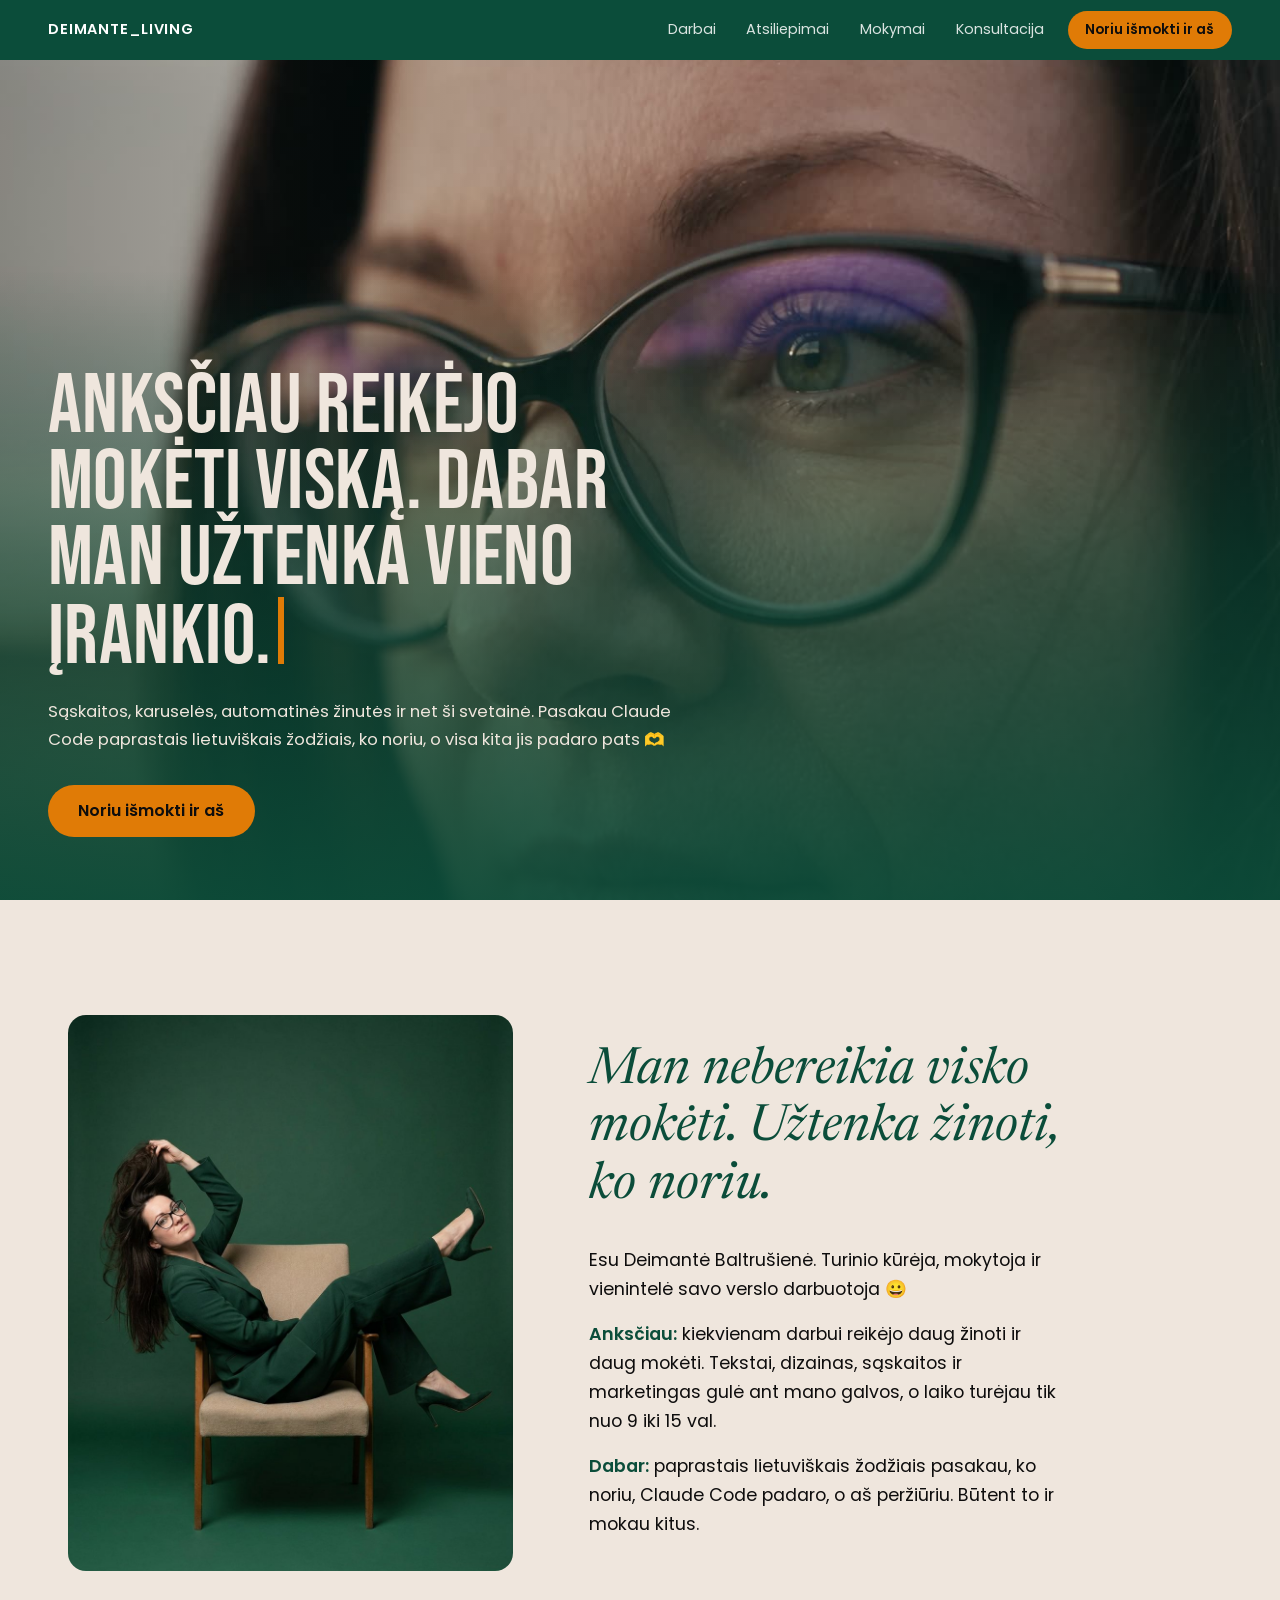
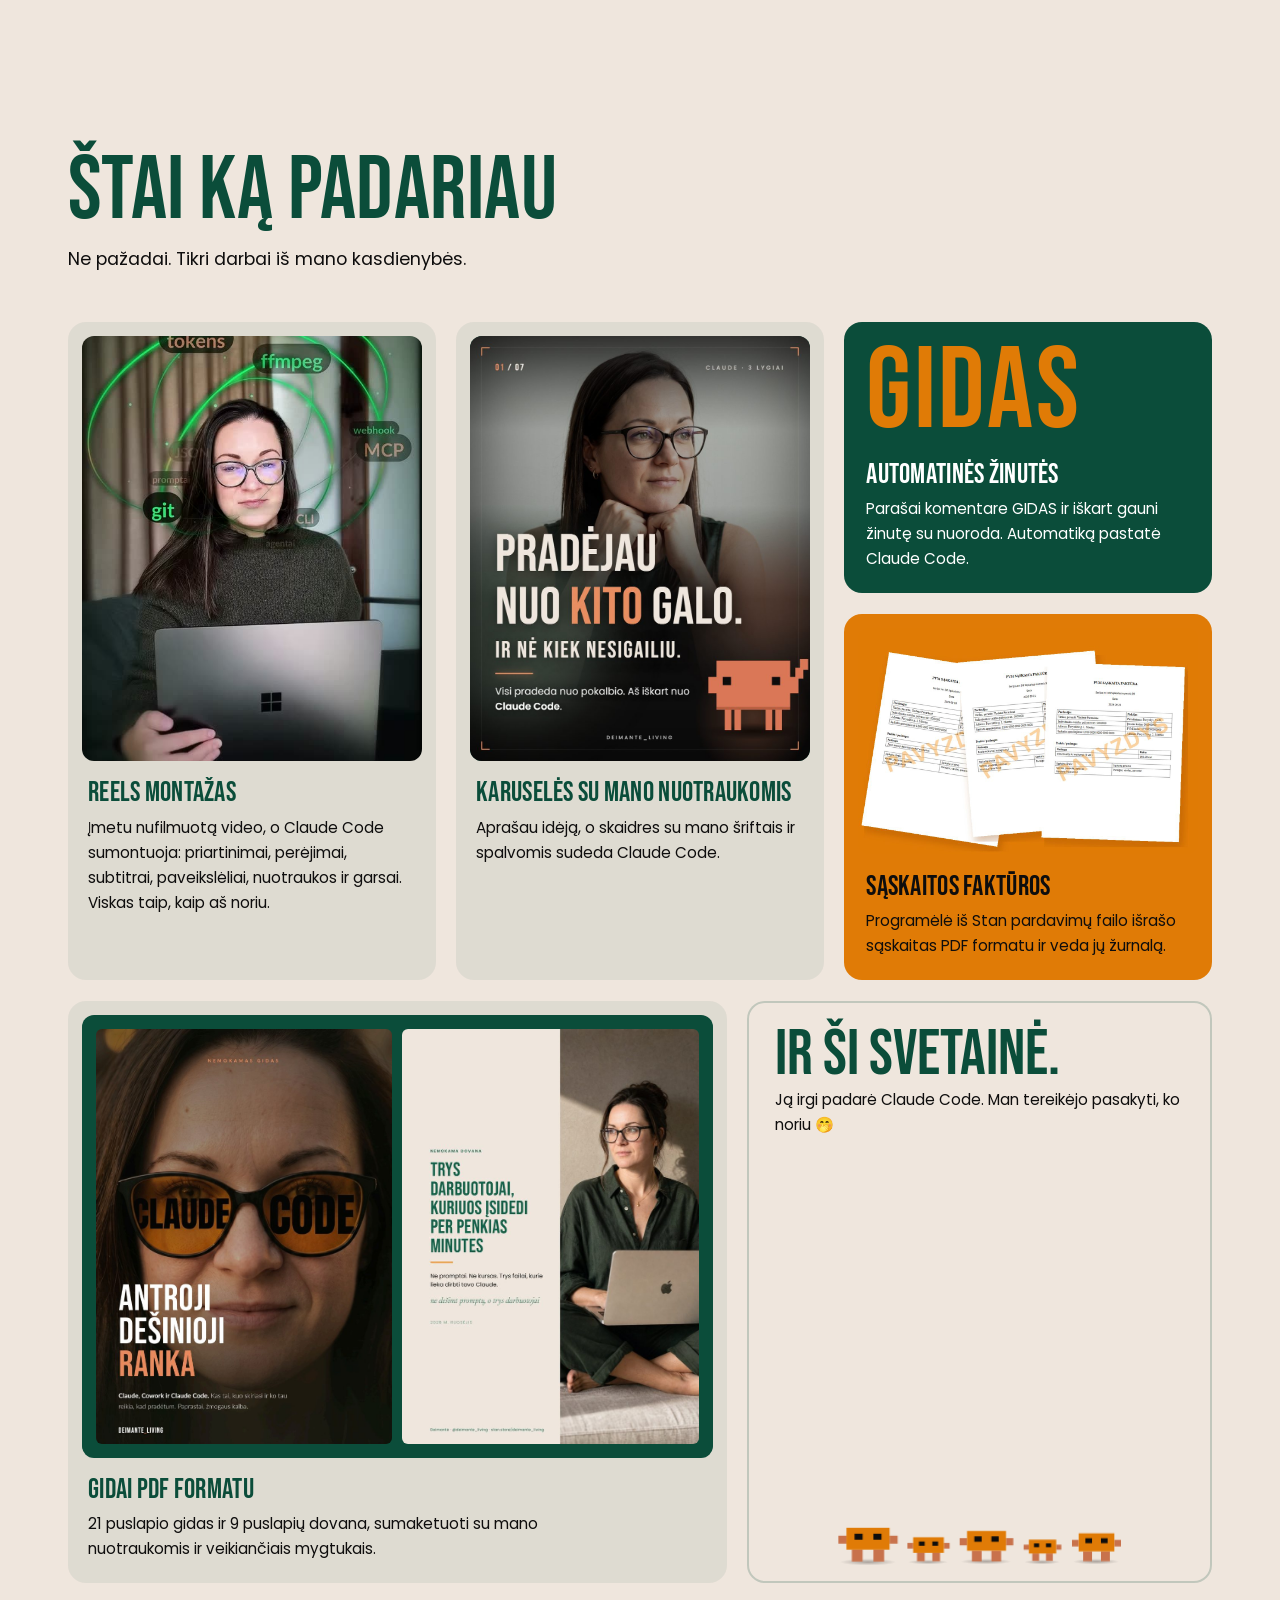
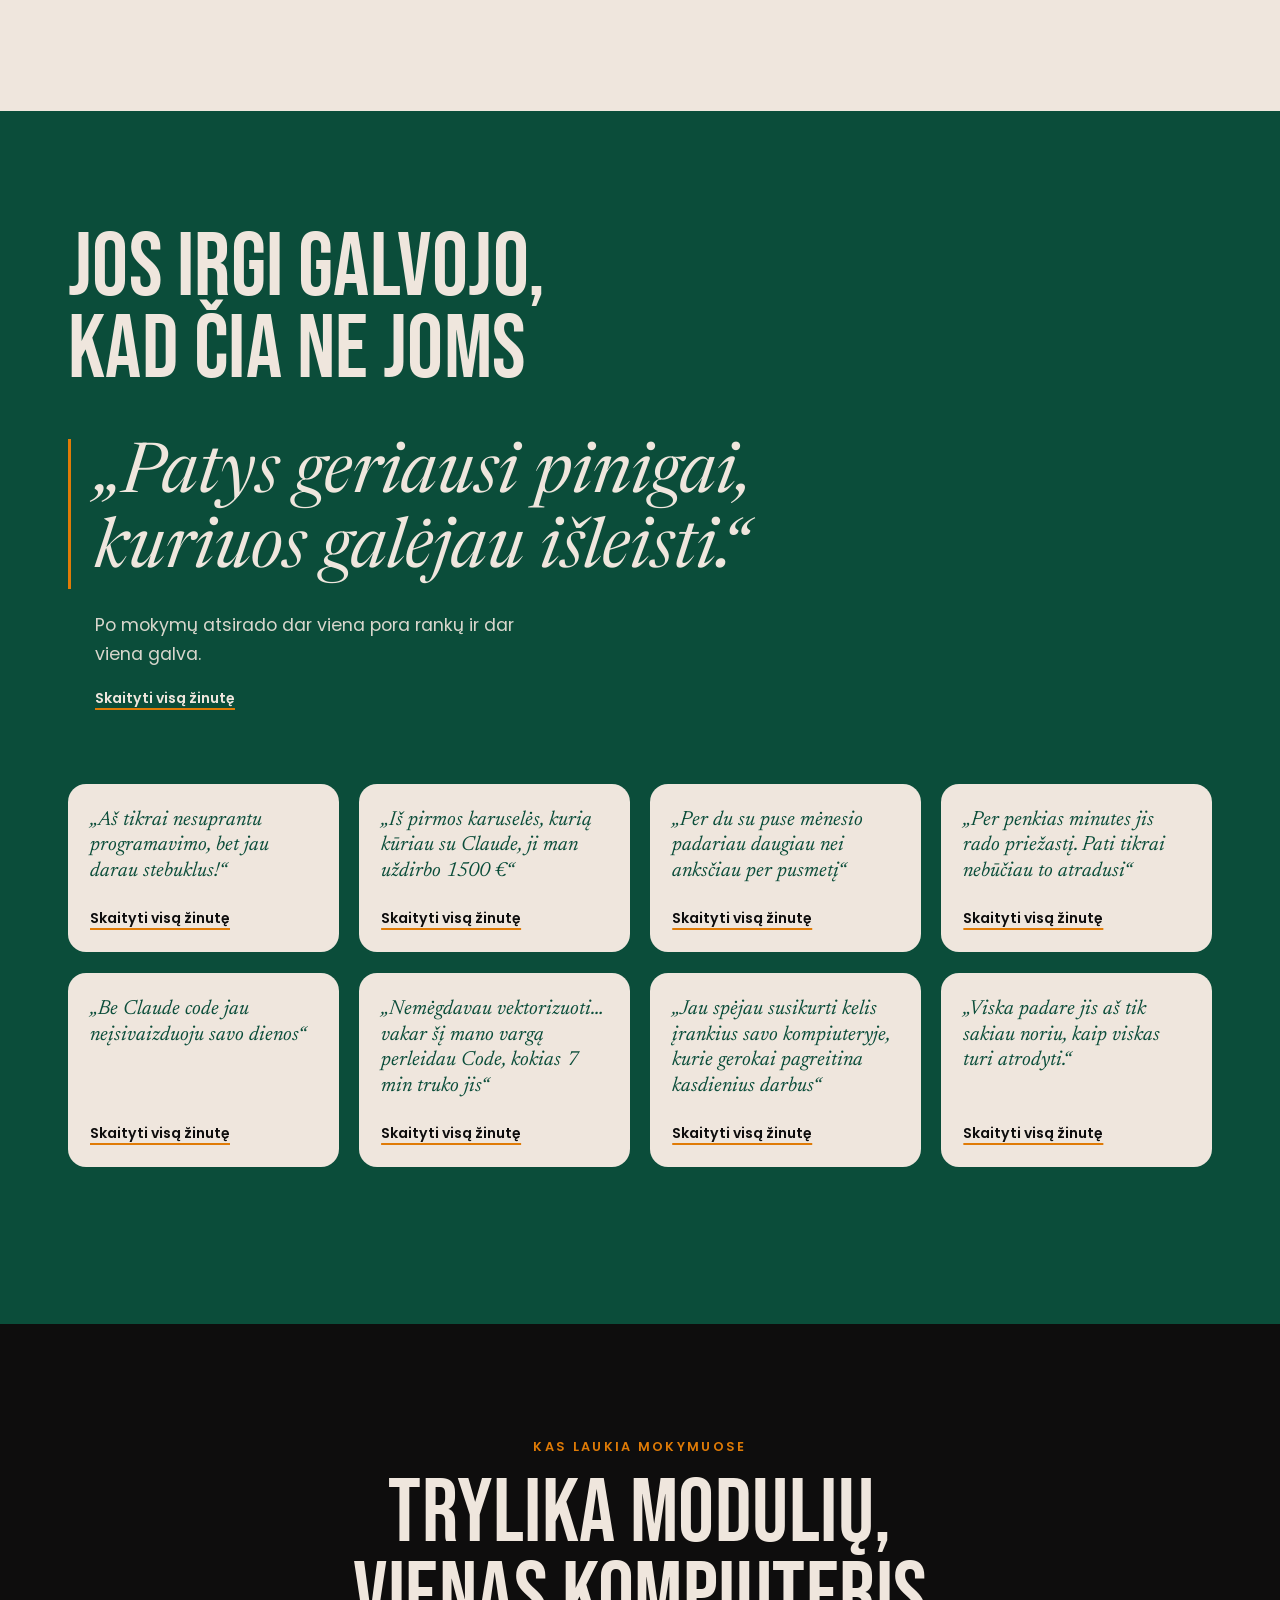
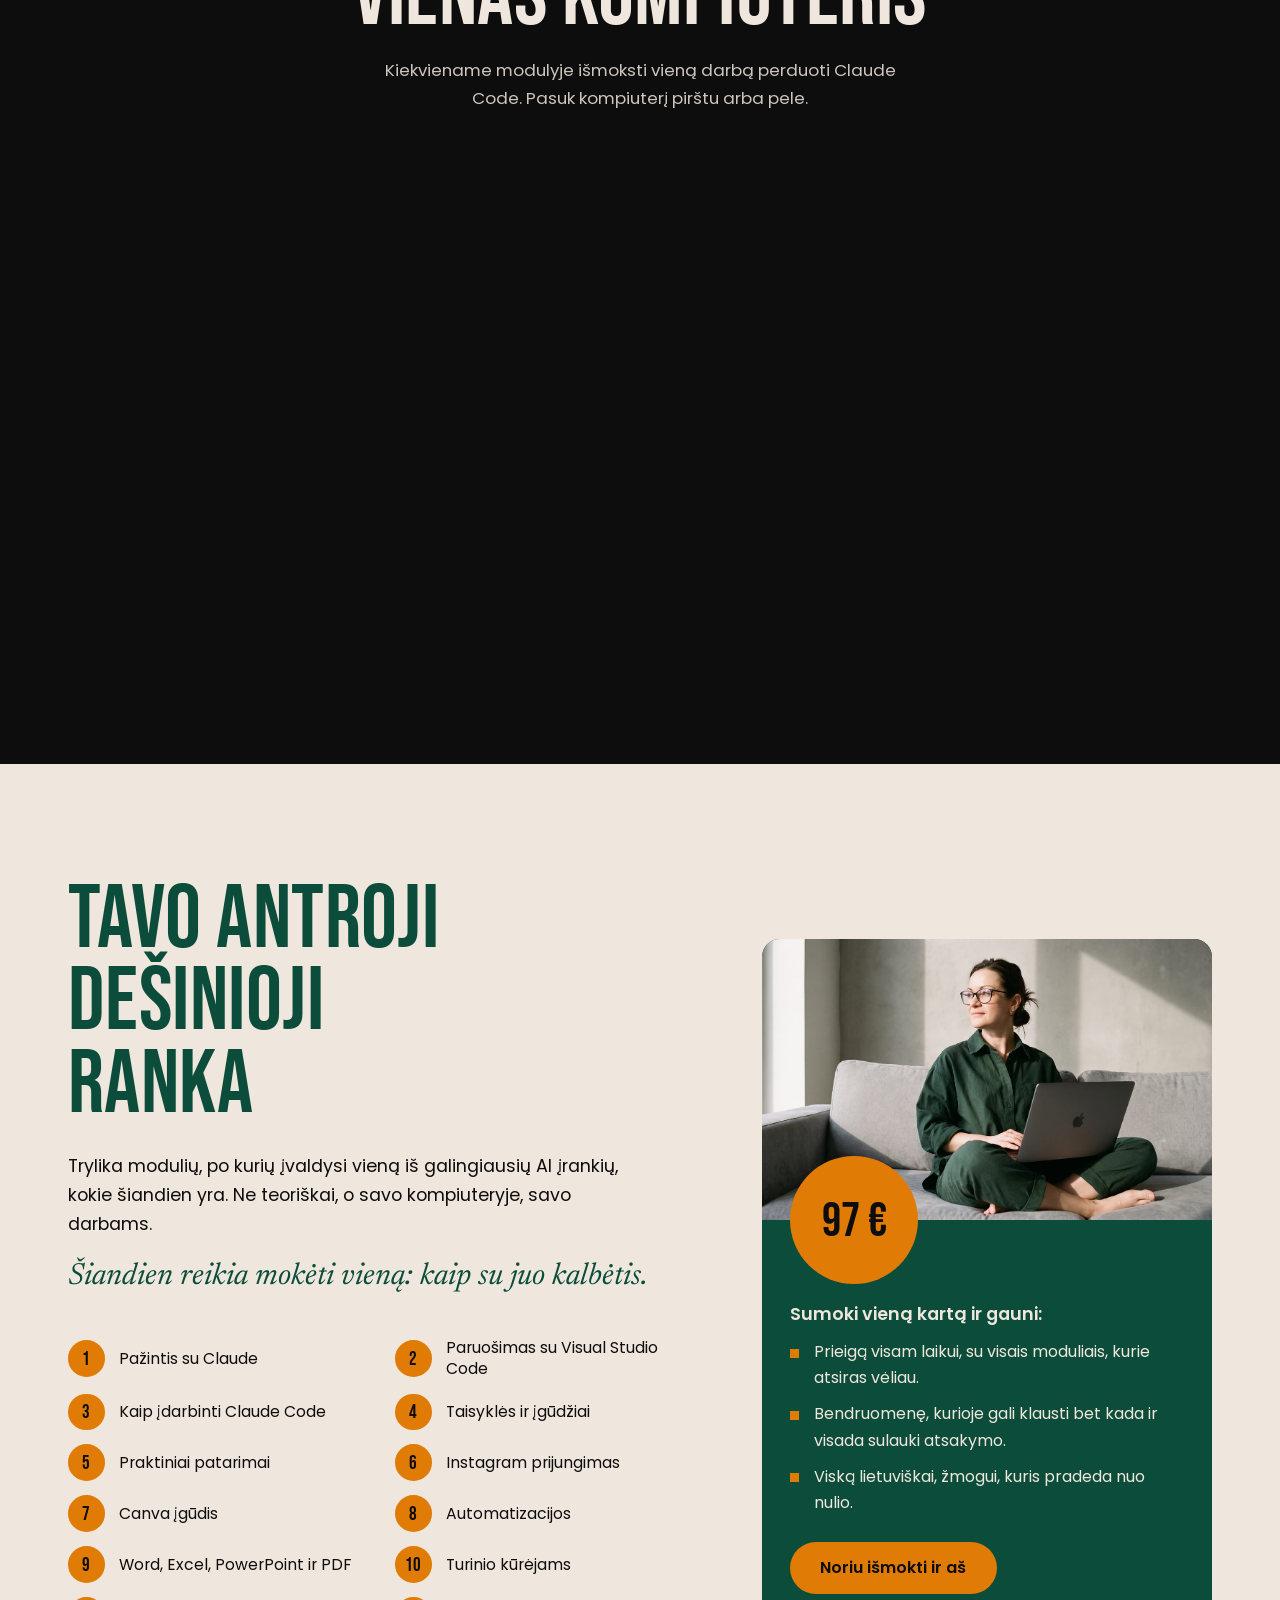
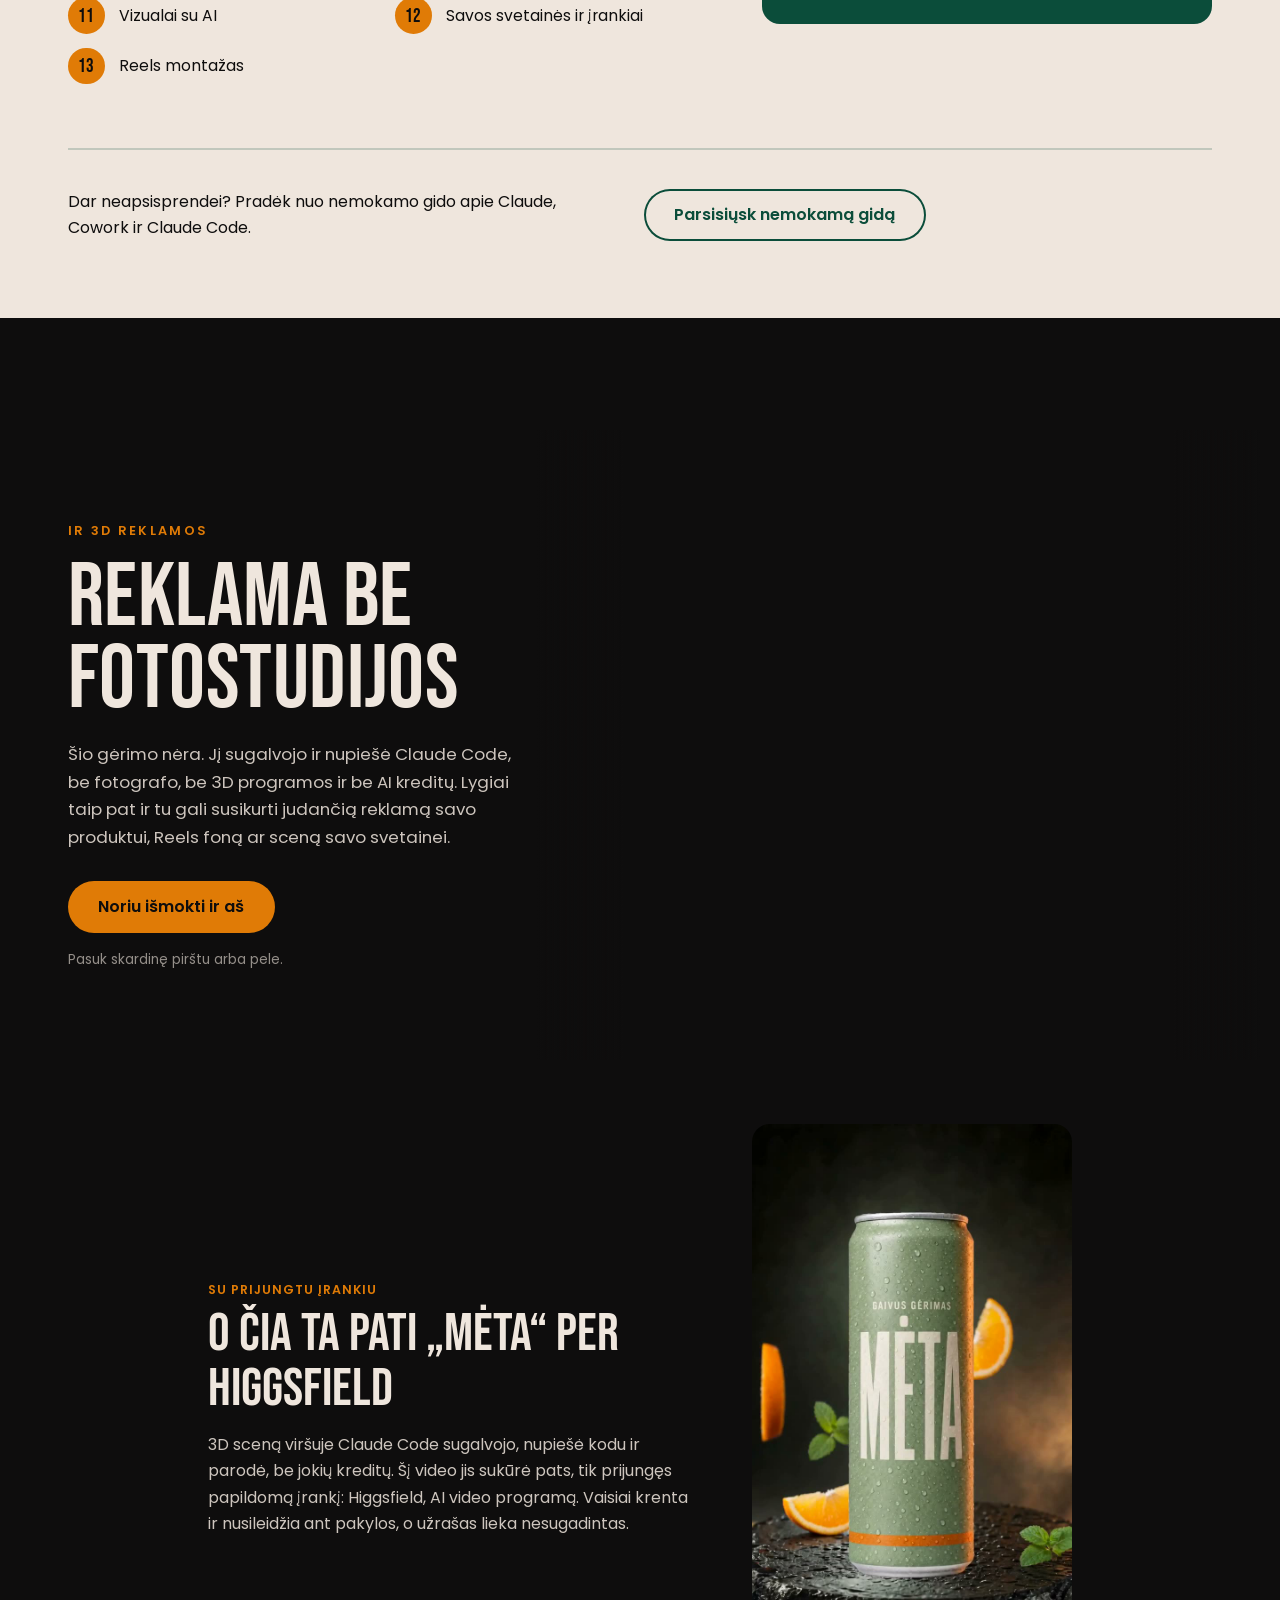
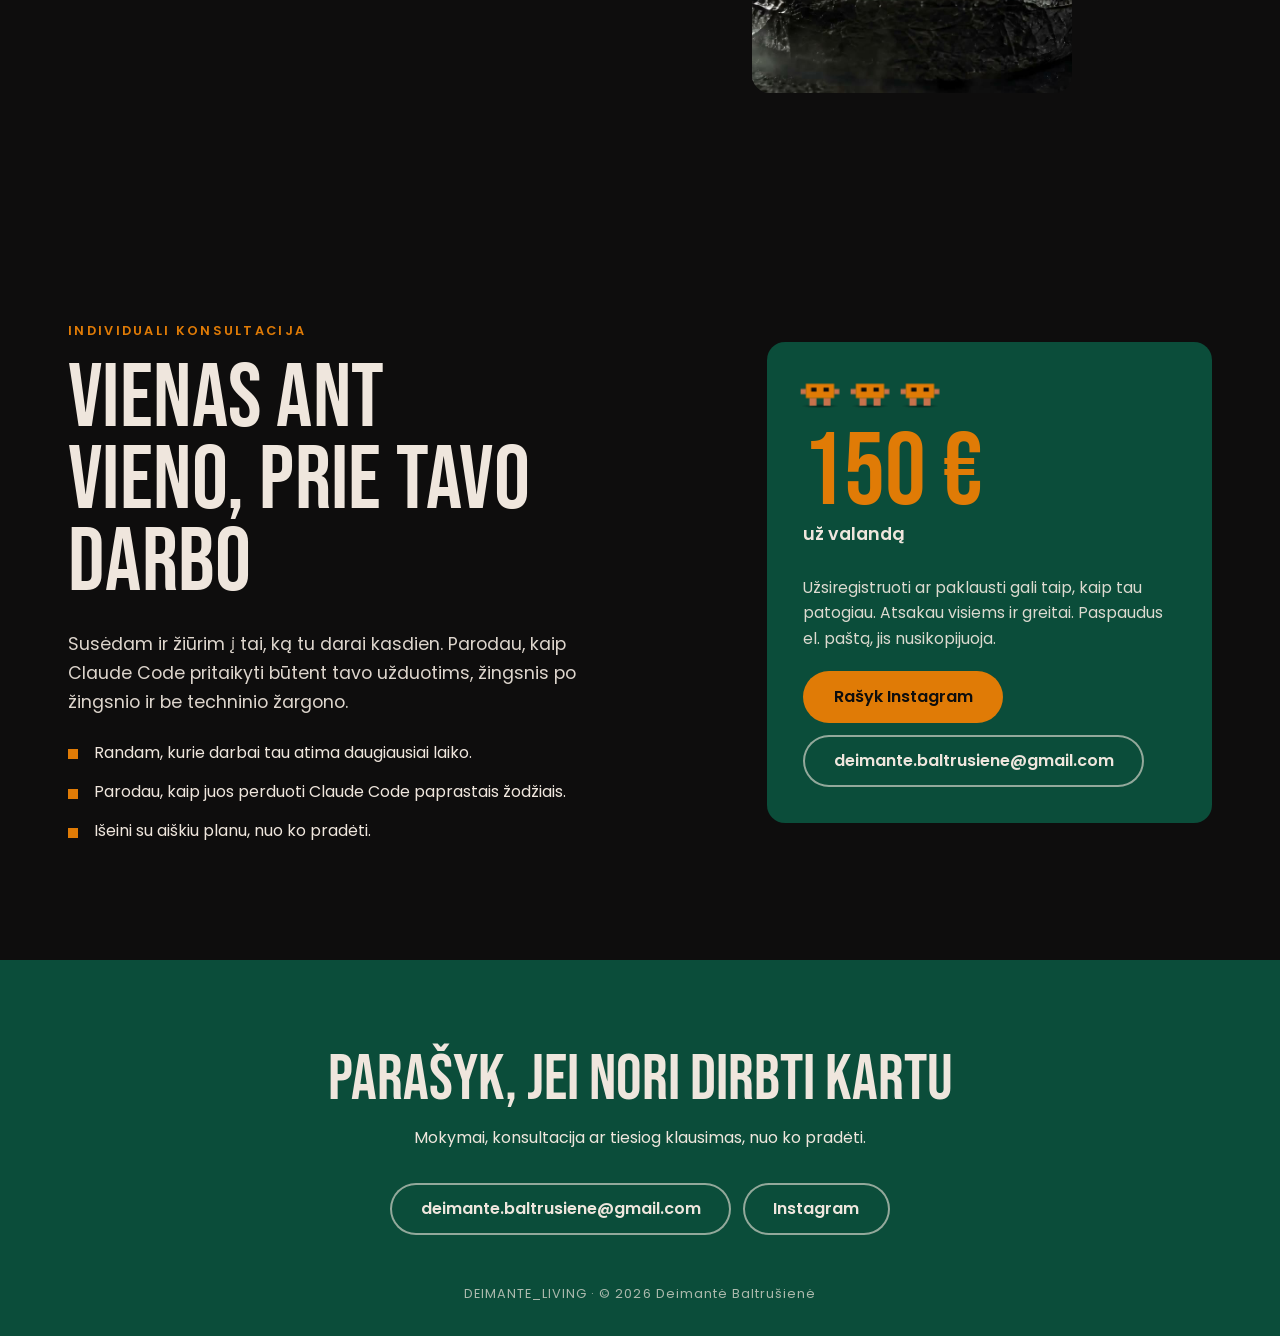
==== index.html @ 0b466867 "Išimta 3D dalelių kortelė; gidai ir „Ir ši svetainė“ vienoje eilėje Co-Authored-By: Claude Opus 5.5 " ====
<!doctype html>
<html lang="lt">
<head>
<meta charset="utf-8">
<meta name="viewport" content="width=device-width, initial-scale=1">
<title>Anksčiau reikėjo mokėti viską | @deimante_living</title>
<meta name="description" content="Sąskaitos, karuselės, automatinės žinutės ir net ši svetainė. Viską padariau su Claude Code: pasakau paprastais žodžiais, ko noriu, o jis padaro.">
<meta name="theme-color" content="#0b4d3a">
<meta property="og:title" content="Anksčiau reikėjo mokėti viską. Dabar man užtenka vieno įrankio.">
<meta property="og:description" content="Tikri darbai, padaryti su Claude Code. Mokymai ir individualios konsultacijos. @deimante_living">
<meta property="og:image" content="media/portretas.jpg">
<link rel="preconnect" href="https://fonts.googleapis.com">
<link rel="preconnect" href="https://fonts.gstatic.com" crossorigin>
<link href="https://fonts.googleapis.com/css2?family=Bebas+Neue&family=Newsreader:ital,opsz,wght@1,6..72,400&family=Poppins:wght@400;600&display=swap" rel="stylesheet">
<link rel="stylesheet" href="style.css">
</head>
<body>

<header class="juosta">
  <a class="juosta__vardas" href="#">DEIMANTE_LIVING</a>
  <nav class="juosta__meniu" aria-label="Pagrindinis meniu">
    <a href="#darbai">Darbai</a>
    <a href="#atsiliepimai">Atsiliepimai</a>
    <a href="#mokymai">Mokymai</a>
    <a href="#konsultacija">Konsultacija</a>
  </nav>
  <a class="mygtukas mygtukas--mazas" href="https://stan.store/deimante_living/p/tavo-antroji-deinioji-ranka" target="_blank" rel="noopener">Noriu išmokti ir aš</a>
</header>

<main>

  <!-- 1. Pirmas ekranas -->
  <section class="herojus" aria-labelledby="antraste">
    <video class="herojus__video" muted playsinline loop preload="auto" aria-hidden="true"
      data-plati="media/hero-plati.mp4" data-plati-poster="media/hero-plati.jpg"
      data-stati="media/hero-stati.mp4" data-stati-poster="media/hero-stati.jpg"></video>
    <div class="herojus__uzdanga" aria-hidden="true"></div>

    <div class="herojus__turinys">
      <h1 id="antraste" class="herojus__antraste" data-rasyti>Anksčiau reikėjo mokėti viską. Dabar man užtenka vieno įrankio.</h1>
      <p class="herojus__tekstas">Sąskaitos, karuselės, automatinės žinutės ir net ši svetainė. Pasakau Claude Code paprastais lietuviškais žodžiais, ko noriu, o visa kita jis padaro pats 🫶</p>
      <a class="mygtukas" href="https://stan.store/deimante_living/p/tavo-antroji-deinioji-ranka" target="_blank" rel="noopener">Noriu išmokti ir aš</a>
    </div>
  </section>

  <!-- 1. Apie mane -->
  <section class="apie" aria-label="Apie mane">
    <figure class="apie__foto">
      <img src="media/portretas.jpg" width="928" height="1152" alt="Deimantė tamsiai žaliu kostiumu sėdi ant kėdės žalioje studijoje" loading="lazy">
    </figure>
    <div class="apie__tekstas">
      <p class="mintis">Man nebereikia visko mokėti. Užtenka žinoti, ko noriu.</p>
      <p class="apie__sakinys">Esu Deimantė Baltrušienė. Turinio kūrėja, mokytoja ir vienintelė savo verslo darbuotoja 😀</p>
      <p class="apie__sakinys"><strong>Anksčiau:</strong> kiekvienam darbui reikėjo daug žinoti ir daug mokėti. Tekstai, dizainas, sąskaitos ir marketingas gulė ant mano galvos, o laiko turėjau tik nuo 9 iki 15 val.</p>
      <p class="apie__sakinys"><strong>Dabar:</strong> paprastais lietuviškais žodžiais pasakau, ko noriu, Claude Code padaro, o aš peržiūriu. Būtent to ir mokau kitus.</p>
    </div>
  </section>

  <!-- 2. Vitrina -->
  <section class="vitrina" id="darbai" aria-labelledby="vitrina-antraste">
    <div class="vitrina__galva">
      <h2 id="vitrina-antraste" class="antraste">Štai ką padariau</h2>
      <p class="vitrina__ivadas">Ne pažadai. Tikri darbai iš mano kasdienybės.</p>
    </div>

    <div class="bento">
      <article class="darbas darbas--reels">
        <div class="darbas__vaizdas">
          <video data-matomas muted playsinline loop preload="none" poster="media/reels.jpg" aria-label="Sumontuotas Reels „Claude Code dirba už mane“">
            <source src="media/reels.mp4" type="video/mp4">
          </video>
        </div>
        <h3>Reels montažas</h3>
        <p>Įmetu nufilmuotą video, o Claude Code sumontuoja: priartinimai, perėjimai, subtitrai, paveikslėliai, nuotraukos ir garsai. Viskas taip, kaip aš noriu.</p>
      </article>

      <article class="darbas darbas--karusele">
        <div class="darbas__vaizdas">
          <img src="media/karusele.jpg" width="900" height="1125" alt="Karuselės viršelis „Pradėjau nuo kito galo“" loading="lazy">
        </div>
        <h3>Karuselės su mano nuotraukomis</h3>
        <p>Aprašau idėją, o skaidres su mano šriftais ir spalvomis sudeda Claude Code.</p>
      </article>

      <article class="darbas darbas--zinutes">
        <p class="darbas__zodis" aria-hidden="true">GIDAS</p>
        <h3>Automatinės žinutės</h3>
        <p>Parašai komentare GIDAS ir iškart gauni žinutę su nuoroda. Automatiką pastatė Claude Code.</p>
      </article>

      <article class="darbas darbas--saskaitos">
        <div class="darbas__vaizdas darbas__vaizdas--saskaitos">
          <img src="media/saskaitos.jpg" width="1200" height="800" alt="Trys pavyzdinės sąskaitos faktūros su užrašu PAVYZDYS" loading="lazy">
        </div>
        <h3>Sąskaitos faktūros</h3>
        <p>Programėlė iš Stan pardavimų failo išrašo sąskaitas PDF formatu ir veda jų žurnalą.</p>
      </article>

      <article class="darbas darbas--gidai">
        <div class="darbas__vaizdas darbas__vaizdas--pora">
          <img src="media/gidas.jpg" width="775" height="1096" alt="Gido „Antroji dešinioji ranka“ viršelis" loading="lazy">
          <img src="media/dovana.jpg" width="700" height="990" alt="Dovanos „Trys darbuotojai“ pirmas puslapis" loading="lazy">
        </div>
        <h3>Gidai PDF formatu</h3>
        <p>21 puslapio gidas ir 9 puslapių dovana, sumaketuoti su mano nuotraukomis ir veikiančiais mygtukais.</p>
      </article>

      <article class="darbas darbas--svetaine">
        <div>
          <p class="darbas__didelis">Ir ši svetainė.</p>
          <p>Ją irgi padarė Claude Code. Man tereikėjo pasakyti, ko noriu 🤭</p>
        </div>
        <div class="robotukai" data-robotukai="5" aria-hidden="true"></div>
      </article>
    </div>
  </section>

  <!-- 3. Atsiliepimai -->
  <section class="atsiliepimai" id="atsiliepimai" aria-labelledby="atsiliepimai-antraste">
    <div class="atsiliepimai__vidus">
      <h2 id="atsiliepimai-antraste" class="antraste">Jos irgi galvojo, kad čia ne joms</h2>

      <figure class="citata">
        <blockquote class="citata__tekstas">„Patys geriausi pinigai, kuriuos galėjau išleisti.“</blockquote>
        <figcaption class="citata__po">Po mokymų atsirado dar viena pora rankų ir dar viena galva.</figcaption>
        <button class="atsiliepimas__atidaryti" type="button" data-zinute="media/atsiliepimai/a10.webp" data-w="720" data-h="922">Skaityti visą žinutę</button>
      </figure>

      <div class="atsiliepimai__tinklelis">
        <figure class="atsiliepimas">
          <blockquote class="mintis">„Aš tikrai nesuprantu programavimo, bet jau darau stebuklus!“</blockquote>
          <button class="atsiliepimas__atidaryti" type="button" data-zinute="media/atsiliepimai/a09.webp" data-w="720" data-h="1095">Skaityti visą žinutę</button>
        </figure>
        <figure class="atsiliepimas">
          <blockquote class="mintis">„Iš pirmos karuselės, kurią kūriau su Claude, ji man uždirbo 1500 €“</blockquote>
          <button class="atsiliepimas__atidaryti" type="button" data-zinute="media/atsiliepimai/a01.webp" data-w="720" data-h="831">Skaityti visą žinutę</button>
        </figure>
        <figure class="atsiliepimas">
          <blockquote class="mintis">„Per du su puse mėnesio padariau daugiau nei anksčiau per pusmetį“</blockquote>
          <button class="atsiliepimas__atidaryti" type="button" data-zinute="media/atsiliepimai/a08.webp" data-w="720" data-h="790">Skaityti visą žinutę</button>
        </figure>
        <figure class="atsiliepimas">
          <blockquote class="mintis">„Per penkias minutes jis rado priežastį. Pati tikrai nebūčiau to atradusi“</blockquote>
          <button class="atsiliepimas__atidaryti" type="button" data-zinute="media/atsiliepimai/a05.webp" data-w="720" data-h="927">Skaityti visą žinutę</button>
        </figure>
        <figure class="atsiliepimas">
          <blockquote class="mintis">„Be Claude code jau neįsivaizduoju savo dienos“</blockquote>
          <button class="atsiliepimas__atidaryti" type="button" data-zinute="media/atsiliepimai/a07.webp" data-w="720" data-h="725">Skaityti visą žinutę</button>
        </figure>
        <figure class="atsiliepimas">
          <blockquote class="mintis">„Nemėgdavau vektorizuoti… vakar šį mano vargą perleidau Code, kokias 7 min truko jis“</blockquote>
          <button class="atsiliepimas__atidaryti" type="button" data-zinute="media/atsiliepimai/a02.webp" data-w="720" data-h="359">Skaityti visą žinutę</button>
        </figure>
        <figure class="atsiliepimas">
          <blockquote class="mintis">„Jau spėjau susikurti kelis įrankius savo kompiuteryje, kurie gerokai pagreitina kasdienius darbus“</blockquote>
          <button class="atsiliepimas__atidaryti" type="button" data-zinute="media/atsiliepimai/a04.webp" data-w="720" data-h="434">Skaityti visą žinutę</button>
        </figure>
        <figure class="atsiliepimas">
          <blockquote class="mintis">„Viska padare jis aš tik sakiau noriu, kaip viskas turi atrodyti.“</blockquote>
          <button class="atsiliepimas__atidaryti" type="button" data-zinute="media/atsiliepimai/a06.webp" data-w="720" data-h="285">Skaityti visą žinutę</button>
        </figure>
      </div>
    </div>
  </section>

  <dialog class="zinute" aria-label="Visa žinutė">
    <img alt="Žinutės ekrano nuotrauka su visu atsiliepimu" src="" width="720" height="900">
    <button class="zinute__uzdaryti" type="button" aria-label="Uždaryti">×</button>
  </dialog>

  <!-- 4. 3D scena: iš kompiuterio išskrenda visi moduliai -->
  <section class="scena" aria-labelledby="scena-antraste">
    <div class="scena__tekstas">
      <p class="zyma">Kas laukia mokymuose</p>
      <h2 id="scena-antraste" class="antraste">Trylika modulių, vienas kompiuteris</h2>
      <p class="scena__sakinys">Kiekviename modulyje išmoksti vieną darbą perduoti Claude Code. Pasuk kompiuterį pirštu arba pele.</p>
    </div>
    <div class="scena__langas" data-scena="3d/kompiuteris.html" data-pavadinimas="Kompiuteris, iš kurio išskrenda trylika mokymų modulių">
      <picture>
        <source media="(max-aspect-ratio: 1/1)" srcset="media/kompiuteris-stati.jpg">
        <img src="media/kompiuteris.jpg" width="1600" height="1000" alt="Atidarytas kompiuteris, aplink jį sukasi trylika mokymų modulių kortelių" loading="lazy">
      </picture>
    </div>
  </section>

  <!-- 5. Mokymai ir kvietimas -->
  <section class="mokymai" id="mokymai" aria-labelledby="mokymai-antraste">
    <div class="mokymai__kaire">
      <h2 id="mokymai-antraste" class="antraste">Tavo antroji dešinioji ranka</h2>
      <p class="mokymai__ivadas">Trylika modulių, po kurių įvaldysi vieną iš galingiausių AI įrankių, kokie šiandien yra. Ne teoriškai, o savo kompiuteryje, savo darbams.</p>
      <p class="mintis">Šiandien reikia mokėti vieną: kaip su juo kalbėtis.</p>

      <ol class="moduliai">
        <li>Pažintis su Claude</li>
        <li>Paruošimas su Visual Studio Code</li>
        <li>Kaip įdarbinti Claude Code</li>
        <li>Taisyklės ir įgūdžiai</li>
        <li>Praktiniai patarimai</li>
        <li>Instagram prijungimas</li>
        <li>Canva įgūdis</li>
        <li>Automatizacijos</li>
        <li>Word, Excel, PowerPoint ir PDF</li>
        <li>Turinio kūrėjams</li>
        <li>Vizualai su AI</li>
        <li>Savos svetainės ir įrankiai</li>
        <li>Reels montažas</li>
      </ol>
    </div>

    <aside class="kaina" aria-label="Kaina ir prisijungimas">
      <img class="kaina__foto" src="media/mokymai.jpg" width="1400" height="781" alt="Deimantė ant sofos su kompiuteriu" loading="lazy">
      <div class="kaina__vidus">
        <p class="kaina__suma">97 €</p>
        <p class="kaina__prieiga">Sumoki vieną kartą ir gauni:</p>
        <ul class="kaina__gauni">
          <li>Prieigą visam laikui, su visais moduliais, kurie atsiras vėliau.</li>
          <li>Bendruomenę, kurioje gali klausti bet kada ir visada sulauki atsakymo.</li>
          <li>Viską lietuviškai, žmogui, kuris pradeda nuo nulio.</li>
        </ul>
        <a class="mygtukas" href="https://stan.store/deimante_living/p/tavo-antroji-deinioji-ranka" target="_blank" rel="noopener">Noriu išmokti ir aš</a>
      </div>
    </aside>

    <div class="gidas">
      <p>Dar neapsisprendei? Pradėk nuo nemokamo gido apie Claude, Cowork ir Claude Code.</p>
      <a class="mygtukas mygtukas--kontūras" href="https://stan.store/deimante_living/p/claude-code-tavo-antroji-deinioji-ranka" target="_blank" rel="noopener">Parsisiųsk nemokamą gidą</a>
    </div>
  </section>

  <!-- 6. 3D reklama produktui -->
  <section class="scena scena--produktas" aria-labelledby="produktas-antraste">
    <div class="scena__tekstas">
      <p class="zyma">Ir 3D reklamos</p>
      <h2 id="produktas-antraste" class="antraste">Reklama be fotostudijos</h2>
      <p class="scena__sakinys">Šio gėrimo nėra. Jį sugalvojo ir nupiešė Claude Code, be fotografo, be 3D programos ir be AI kreditų. Lygiai taip pat ir tu gali susikurti judančią reklamą savo produktui, Reels foną ar sceną savo svetainei.</p>
      <a class="mygtukas" href="https://stan.store/deimante_living/p/tavo-antroji-deinioji-ranka" target="_blank" rel="noopener">Noriu išmokti ir aš</a>
      <p class="scena__uzuomina">Pasuk skardinę pirštu arba pele.</p>
    </div>
    <div class="scena__langas" data-scena="3d/produktas.html" data-pavadinimas="Besisukanti gėrimo skardinė su mėtų lapeliais ir apelsinų skiltelėmis">
      <picture>
        <source media="(max-aspect-ratio: 1/1)" srcset="media/produktas-stati.jpg">
        <img src="media/produktas.jpg" width="1600" height="1000" alt="Žalia gėrimo skardinė „Mėta“ virš pakylos, aplink skraido mėtų lapeliai ir apelsinų skiltelės" loading="lazy">
      </picture>
    </div>

    <div class="palyginimas">
      <div class="palyginimas__tekstas">
        <p class="palyginimas__zyma">Su prijungtu įrankiu</p>
        <h3 class="palyginimas__antraste">O čia ta pati „Mėta“ per Higgsfield</h3>
        <p>3D sceną viršuje Claude Code sugalvojo, nupiešė kodu ir parodė, be jokių kreditų. Šį video jis sukūrė pats, tik prijungęs papildomą įrankį: Higgsfield, AI video programą. Vaisiai krenta ir nusileidžia ant pakylos, o užrašas lieka nesugadintas.</p>
      </div>
      <div class="palyginimas__video">
        <video data-matomas muted playsinline loop preload="none" poster="media/meta-higgsfield.jpg" aria-label="Ant skardinės „Mėta“ krenta apelsinų skiltelės ir mėtų lapeliai, nusileidžia ant pakylos">
          <source src="media/meta-higgsfield.mp4" type="video/mp4">
        </video>
      </div>
    </div>
  </section>

  <!-- 7. Konsultacija -->
  <section class="konsultacija" id="konsultacija" aria-labelledby="konsultacija-antraste">
    <div class="konsultacija__vidus">
      <div class="konsultacija__tekstas">
        <p class="zyma">Individuali konsultacija</p>
        <h2 id="konsultacija-antraste" class="antraste">Vienas ant vieno, prie tavo darbo</h2>
        <p class="konsultacija__ivadas">Susėdam ir žiūrim į tai, ką tu darai kasdien. Parodau, kaip Claude Code pritaikyti būtent tavo užduotims, žingsnis po žingsnio ir be techninio žargono.</p>
        <ul class="konsultacija__sarasas">
          <li>Randam, kurie darbai tau atima daugiausiai laiko.</li>
          <li>Parodau, kaip juos perduoti Claude Code paprastais žodžiais.</li>
          <li>Išeini su aiškiu planu, nuo ko pradėti.</li>
        </ul>
      </div>
      <aside class="konsultacija__kaina" aria-label="Konsultacijos kaina">
        <div class="robotukai robotukai--mazi" data-robotukai="3" aria-hidden="true"></div>
        <p class="konsultacija__suma">150 €</p>
        <p class="konsultacija__laikas">už valandą</p>
        <p class="konsultacija__klausimai">Užsiregistruoti ar paklausti gali taip, kaip tau patogiau. Atsakau visiems ir greitai. Paspaudus el. paštą, jis nusikopijuoja.</p>
        <div class="konsultacija__kontaktai">
          <a class="mygtukas" href="https://ig.me/m/deimante_living" target="_blank" rel="noopener">Rašyk Instagram</a>
          <button class="mygtukas mygtukas--sviesus" type="button" data-kopijuoti="deimante.baltrusiene@gmail.com">deimante.baltrusiene@gmail.com</button>
        </div>
      </aside>
    </div>
  </section>

</main>

<footer class="apacia">
  <div class="apacia__vidus">
    <p class="apacia__antraste">Parašyk, jei nori dirbti kartu</p>
    <p>Mokymai, konsultacija ar tiesiog klausimas, nuo ko pradėti.</p>
    <div class="apacia__nuorodos">
      <button class="mygtukas mygtukas--sviesus" type="button" data-kopijuoti="deimante.baltrusiene@gmail.com">deimante.baltrusiene@gmail.com</button>
      <a class="mygtukas mygtukas--sviesus" href="https://www.instagram.com/deimante_living/" target="_blank" rel="noopener">Instagram</a>
    </div>
    <p class="apacia__parasas">DEIMANTE_LIVING · © 2026 Deimantė Baltrušienė</p>
  </div>
</footer>

<template id="robotukas">
  <span class="bot">
    <span class="bot__seselis"></span>
    <svg class="bot__kunas" viewBox="0 0 22 18" fill="none">
      <rect x="0" y="5" width="3" height="4" fill="#c8724c"/>
      <rect x="19" y="5" width="3" height="4" fill="#c8724c"/>
      <rect x="5" y="12" width="4" height="6" fill="#c8724c"/>
      <rect x="13" y="12" width="4" height="6" fill="#c8724c"/>
      <rect x="3" y="1" width="16" height="11" fill="#e07b06"/>
      <g class="bot__akys" fill="#0e0d0d"><rect x="6" y="4" width="3" height="3"/><rect x="13" y="4" width="3" height="3"/></g>
    </svg>
  </span>
</template>

<script src="main.js"></script>
</body>
</html>
---- style.css ----
/* Spalvos ir šriftai iš context/stilius.md. Fonas visada kreminis, todėl tamsios versijos nėra. */
:root {
  --zalia: #0b4d3a;
  --kremine: #efe6dd;
  --juoda: #0e0d0d;
  --oranzine: #e07b06;
  --balta: #ffffff;
  --linija: rgba(11, 77, 58, 0.2);

  --antrastes: "Bebas Neue", Impact, sans-serif;
  --tekstas: "Poppins", "Segoe UI", sans-serif;
  --mintis: "Newsreader", Georgia, serif;

  --kampas: 18px;
  --plotis: 1240px;
  --krastas: clamp(16px, 4vw, 48px);
  --juostos-aukstis: 60px;
}

*, *::before, *::after { box-sizing: border-box; }
html { scroll-behavior: smooth; }
body {
  margin: 0;
  background: var(--kremine);
  color: var(--juoda);
  font: 400 1rem/1.65 var(--tekstas);
  -webkit-font-smoothing: antialiased;
}
img, video { display: block; max-width: 100%; }
h1, h2, h3, p, figure, blockquote, ol { margin: 0; }
a { color: inherit; }
:focus-visible { outline: 3px solid var(--oranzine); outline-offset: 3px; border-radius: 4px; }

/* ---------- Bendri elementai ---------- */
.antraste {
  font: 400 clamp(3rem, 7vw, 6rem)/0.92 var(--antrastes);
  color: var(--zalia);
  letter-spacing: 0.005em;
}
.mintis {
  font: italic 400 clamp(1.35rem, 2.4vw, 1.9rem)/1.25 var(--mintis);
  color: var(--zalia);
  padding-bottom: 0.1em;
}
.parasas {
  display: block;
  font-size: 0.8rem;
  color: var(--zalia);
  letter-spacing: 0.04em;
}
.parasas--sviesus { color: var(--kremine); opacity: 0.85; }

.mygtukas {
  display: inline-flex;
  align-items: center;
  justify-content: center;
  min-height: 52px;
  padding: 0 1.9rem;
  border-radius: 999px;
  background: var(--oranzine);
  color: var(--juoda);
  font: 600 1rem/1 var(--tekstas);
  text-decoration: none;
  white-space: nowrap;
  transition: transform 0.25s cubic-bezier(0.16, 1, 0.3, 1), background-color 0.25s;
}
.mygtukas:hover { transform: translateY(-2px); background: #ee8a12; }
.mygtukas:active { transform: translateY(1px) scale(0.98); }
button.mygtukas { border: 0; cursor: pointer; }
.mygtukas--mazas { min-height: 38px; padding: 0 1.1rem; font-size: 0.85rem; }
.mygtukas--kontūras {
  background: transparent;
  color: var(--zalia);
  box-shadow: inset 0 0 0 2px var(--zalia);
}
.mygtukas--kontūras:hover { background: var(--zalia); color: var(--balta); }
.mygtukas--sviesus {
  background: transparent;
  color: var(--kremine);
  box-shadow: inset 0 0 0 2px rgba(239, 230, 221, 0.6);
}
.mygtukas--sviesus:hover { background: var(--kremine); color: var(--juoda); }
.zyma {
  margin-bottom: 1rem;
  font-size: 0.8rem;
  font-weight: 600;
  letter-spacing: 0.18em;
  text-transform: uppercase;
  color: var(--oranzine);
}

/* ---------- Viršutinė juosta ---------- */
.juosta {
  position: fixed;
  inset: 0 0 auto 0;
  z-index: 10;
  height: var(--juostos-aukstis);
  display: flex;
  align-items: center;
  justify-content: space-between;
  gap: 1.5rem;
  padding: 0 var(--krastas);
  background: var(--zalia);
  color: var(--balta);
}
.juosta__vardas { font-weight: 600; font-size: 0.9rem; text-decoration: none; letter-spacing: 0.06em; }
.juosta__meniu { display: flex; gap: clamp(1rem, 2.4vw, 2rem); margin-left: auto; }
.juosta__meniu a { font-size: 0.9rem; text-decoration: none; opacity: 0.85; transition: opacity 0.2s; }
.juosta__meniu a:hover { opacity: 1; text-decoration: underline; text-underline-offset: 5px; }
section[id] { scroll-margin-top: calc(var(--juostos-aukstis) + 12px); }
.juosta__vardas:hover { text-decoration: underline; text-underline-offset: 4px; }

/* ---------- Pirmas ekranas ---------- */
.herojus {
  position: relative;
  min-height: 100dvh;
  display: flex;
  align-items: flex-end;
  padding: calc(var(--juostos-aukstis) + 2rem) var(--krastas) clamp(2.5rem, 7vh, 5rem);
  overflow: hidden;
  background: var(--zalia);
  color: var(--kremine);
}
.herojus__video {
  position: absolute;
  inset: 0;
  width: 100%;
  height: 100%;
  object-fit: cover;
}
.herojus__uzdanga {
  position: absolute;
  inset: 0;
  background:
    linear-gradient(to top, rgba(11, 77, 58, 0.92) 0%, rgba(11, 77, 58, 0.55) 38%, rgba(11, 77, 58, 0) 70%),
    linear-gradient(to right, rgba(14, 13, 13, 0.35), rgba(14, 13, 13, 0) 60%);
}
.herojus__turinys {
  position: relative;
  width: 100%;
  max-width: var(--plotis);
  margin: 0 auto;
}
.herojus__antraste {
  max-width: 19ch;
  font: 400 clamp(3.2rem, 6.6vw, 7rem)/0.9 var(--antrastes);
  letter-spacing: 0.005em;
  color: var(--kremine);
}
.herojus__antraste .zodis { display: inline-block; }
.herojus__tekstas {
  max-width: 40rem;
  margin: 1.4rem 0 2rem;
  font-size: clamp(1rem, 1.3vw, 1.15rem);
  color: var(--kremine);
}
.herojus__parasas {
  position: absolute;
  right: var(--krastas);
  bottom: 1.2rem;
  font-size: 0.8rem;
  letter-spacing: 0.04em;
  opacity: 0.85;
}

/* Rašymo efektas: žodžiai atsiranda po vieną, gale mirksi žymeklis */
.js-judesys .herojus__antraste .zodis { opacity: 0; transform: translateY(0.18em); }
.js-judesys .herojus__antraste .zodis.matomas {
  opacity: 1;
  transform: none;
  transition: opacity 0.35s ease-out, transform 0.45s cubic-bezier(0.16, 1, 0.3, 1);
}
.zymeklis {
  display: inline-block;
  width: 0.07em;
  height: 0.8em;
  margin-left: 0.08em;
  background: var(--oranzine);
  vertical-align: -0.02em;
  animation: mirksi 1s steps(1) infinite;
}
@keyframes mirksi { 50% { opacity: 0; } }
.js-judesys .herojus__tekstas,
.js-judesys .herojus__turinys .mygtukas { opacity: 0; transform: translateY(12px); }
.js-judesys .herojus.baigta .herojus__tekstas,
.js-judesys .herojus.baigta .herojus__turinys .mygtukas {
  opacity: 1;
  transform: none;
  transition: opacity 0.6s ease-out, transform 0.7s cubic-bezier(0.16, 1, 0.3, 1);
}
.js-judesys .herojus.baigta .herojus__turinys .mygtukas { transition-delay: 0.15s; }

/* ---------- Apie mane ---------- */
.apie {
  display: grid;
  grid-template-columns: 5fr 7fr;
  align-items: end;
  gap: clamp(2rem, 6vw, 6rem);
  max-width: var(--plotis);
  margin: 0 auto;
  padding: clamp(4rem, 9vw, 8rem) var(--krastas);
}
.apie__foto img {
  width: 100%;
  height: auto;
  aspect-ratio: 4 / 5;
  object-fit: cover;
  object-position: 50% 18%;
  border-radius: var(--kampas);
}
.apie__tekstas { padding-bottom: 2rem; }
.apie__tekstas .mintis { font-size: clamp(1.9rem, 4vw, 3.3rem); line-height: 1.12; max-width: 16ch; }
.apie__sakinys { margin-top: 1rem; max-width: 30rem; font-size: 1.1rem; }
.apie .mintis + .apie__sakinys { margin-top: 1.6rem; }
.apie__sakinys strong { font-weight: 600; color: var(--zalia); }

/* ---------- Vitrina ---------- */
.vitrina {
  max-width: var(--plotis);
  margin: 0 auto;
  padding: clamp(2rem, 5vw, 4rem) var(--krastas) clamp(4rem, 8vw, 7rem);
}
.vitrina__galva { margin-bottom: clamp(2rem, 4vw, 3rem); }
.vitrina__ivadas { margin-top: 0.8rem; font-size: 1.1rem; }

.bento {
  display: grid;
  grid-template-columns: repeat(12, 1fr);
  grid-auto-flow: dense;
  gap: clamp(14px, 1.6vw, 22px);
  margin-bottom: 1.6rem;
}
.darbas {
  display: flex;
  flex-direction: column;
  gap: 0.45rem;
  padding: 14px 14px 22px;
  border-radius: var(--kampas);
  background: rgba(11, 77, 58, 0.07);
}
.darbas h3 {
  margin-top: 0.7rem;
  font: 400 clamp(1.6rem, 2.2vw, 2rem)/1 var(--antrastes);
  color: var(--zalia);
  letter-spacing: 0.01em;
}
.darbas p { max-width: 34rem; font-size: 0.95rem; }
.darbas h3, .darbas > p { padding: 0 6px; }

.darbas__vaizdas {
  overflow: hidden;
  border-radius: calc(var(--kampas) - 6px);
  background: var(--zalia);
}
.darbas__vaizdas img, .darbas__vaizdas video, .darbas__vaizdas iframe {
  width: 100%;
  height: 100%;
  object-fit: cover;
  border: 0;
}

.darbas--reels { grid-column: 1 / span 4; grid-row: span 2; }
.darbas--reels .darbas__vaizdas { aspect-ratio: 4 / 5; }
.darbas--karusele { grid-column: 5 / span 4; grid-row: span 2; }
.darbas--karusele .darbas__vaizdas { aspect-ratio: 4 / 5; }
.darbas--karusele img { object-position: top; }

.darbas--zinutes,
.darbas--saskaitos { grid-column: 9 / span 4; justify-content: flex-end; padding: 22px; }
.darbas--saskaitos { justify-content: flex-start; }
.darbas--zinutes { background: var(--zalia); color: var(--balta); }
.darbas--zinutes h3 { color: var(--balta); }
.darbas--saskaitos { background: var(--oranzine); color: var(--juoda); }
.darbas--saskaitos h3 { color: var(--juoda); }
.darbas .darbas__zodis {
  font: 400 clamp(4.5rem, 9vw, 7.5rem)/0.85 var(--antrastes);
  color: var(--oranzine);
  letter-spacing: 0.02em;
}
.darbas .darbas__skaicius {
  display: flex;
  align-items: baseline;
  gap: 0.6rem;
  font: 400 clamp(4.5rem, 9vw, 7.5rem)/0.85 var(--antrastes);
}
.darbas__skaicius span { font: 600 1rem/1 var(--tekstas); }
.darbas__vaizdas--saskaitos { aspect-ratio: 3 / 2; background: var(--oranzine); margin: -8px -8px 0; }
.darbas--zinutes h3, .darbas--saskaitos h3,
.darbas--zinutes > p, .darbas--saskaitos > p { padding: 0; }

.darbas--gidai { grid-column: 1 / span 7; }
.darbas__vaizdas--pora {
  display: grid;
  grid-template-columns: 1fr 1fr;
  gap: 10px;
  padding: 14px;
  aspect-ratio: auto;
  background: var(--zalia);
}
.darbas__vaizdas--pora img { aspect-ratio: 3 / 4.2; border-radius: 6px; object-position: top; }

.darbas--svetaine {
  grid-column: 8 / span 5;
  flex-direction: column;
  align-items: baseline;
  flex-wrap: wrap;
  gap: 0.4rem 2rem;
  padding: 22px 28px;
  background: transparent;
  box-shadow: inset 0 0 0 2px var(--linija);
}
.darbas .darbas__didelis {
  font: 400 clamp(2.4rem, 5vw, 4rem)/1 var(--antrastes);
  color: var(--zalia);
}
.darbas--svetaine { justify-content: space-between; align-items: center; }
.darbas--svetaine p { padding: 0; }

/* ---------- Robotukai: šokinėja be perstojo, stovi eilutėje (ne absoliučiai, kad iPhone rodytų visus) ---------- */
.robotukai { display: flex; align-items: flex-end; gap: clamp(8px, 1.4vw, 16px); padding-top: 28px; }
.bot { position: relative; display: block; width: var(--w, 46px); aspect-ratio: 22 / 18; }
.bot svg { display: block; width: 100%; height: 100%; overflow: visible; }
.bot__kunas { transform-origin: 50% 100%; animation: suolis var(--trukme, 1s) var(--vel, 0s) infinite both; }
.bot__seselis {
  position: absolute; left: 50%; bottom: -8%; width: 100%; height: 14%;
  border-radius: 50%;
  background: radial-gradient(closest-side, rgba(14, 13, 13, 0.35), transparent);
  transform: translateX(-50%);
  animation: seselis var(--trukme, 1s) var(--vel, 0s) infinite both;
}
.bot__akys { transform-box: fill-box; transform-origin: 50% 50%; animation: mirkt 6s var(--vel, 0s) steps(1, end) infinite; }
.robotukai--mazi { padding-top: 0; margin-bottom: 1.4rem; }
.robotukai--mazi .bot { --w: 34px; }
.konsultacija .bot__seselis, .apacia .bot__seselis { background: radial-gradient(closest-side, rgba(0, 0, 0, 0.6), transparent); }
@keyframes suolis {
  0%   { transform: translateY(0) scale(1.14, 0.84); animation-timing-function: cubic-bezier(.1, .72, .3, 1); }
  45%  { transform: translateY(-62%) scale(0.97, 1.04); animation-timing-function: cubic-bezier(.55, 0, .9, .45); }
  92%  { transform: translateY(0) scale(1, 1); }
  100% { transform: translateY(0) scale(1.14, 0.84); }
}
@keyframes seselis {
  0%   { transform: translateX(-50%) scale(1.1); opacity: 0.9; }
  45%  { transform: translateX(-50%) scale(0.5); opacity: 0.25; }
  92%, 100% { transform: translateX(-50%) scale(1.1); opacity: 0.9; }
}
@keyframes mirkt { 0%, 94% { transform: scaleY(1); } 96% { transform: scaleY(0.15); } 98%, 100% { transform: scaleY(1); } }

/* ---------- Atsiliepimai ---------- */
.atsiliepimai { background: var(--zalia); color: var(--kremine); }
.atsiliepimai__vidus {
  max-width: var(--plotis);
  margin: 0 auto;
  padding: clamp(4rem, 9vw, 8rem) var(--krastas);
}
.atsiliepimai .antraste { color: var(--kremine); max-width: 14ch; margin-bottom: clamp(2rem, 4vw, 3rem); }
.citata { max-width: 52rem; margin-bottom: clamp(3rem, 6vw, 4.5rem); }
.citata__tekstas {
  font: italic 400 clamp(2.3rem, 5.4vw, 4.6rem)/1.08 var(--mintis);
  padding-left: clamp(16px, 2vw, 24px);
  border-left: 3px solid var(--oranzine);
}
.citata__po { margin: 1.4rem 0 1rem; padding-left: clamp(19px, calc(2vw + 3px), 27px); max-width: 30rem; font-size: 1.1rem; opacity: 0.9; }
.citata .atsiliepimas__atidaryti { margin-left: clamp(19px, calc(2vw + 3px), 27px); }

.atsiliepimai__tinklelis {
  display: grid;
  grid-template-columns: repeat(4, 1fr);
  gap: clamp(14px, 1.6vw, 22px);
  margin-bottom: 2.6rem;
}
.atsiliepimas {
  display: flex;
  flex-direction: column;
  justify-content: space-between;
  gap: 1.4rem;
  padding: 24px 22px;
  border-radius: var(--kampas);
  background: var(--kremine);
  color: var(--juoda);
}
.atsiliepimas .mintis { font-size: clamp(1.2rem, 1.6vw, 1.4rem); color: var(--zalia); }
.atsiliepimas__atidaryti {
  align-self: flex-start;
  padding: 0;
  border: 0;
  background: none;
  color: inherit;
  font: 600 0.88rem/1.4 var(--tekstas);
  text-decoration: underline;
  text-decoration-color: var(--oranzine);
  text-decoration-thickness: 2px;
  text-underline-offset: 5px;
  cursor: pointer;
}
.atsiliepimas__atidaryti:hover { color: var(--oranzine); }

/* Visa žinutė atsidaro lange */
.zinute {
  width: min(460px, calc(100vw - 32px));
  max-height: calc(100dvh - 48px);
  padding: 0;
  border: 0;
  border-radius: var(--kampas);
  background: var(--kremine);
  overflow: auto;
}
.zinute::backdrop { background: rgba(14, 13, 13, 0.78); }
.zinute img { width: 100%; height: auto; padding: 20px 20px 64px; }
.zinute__uzdaryti {
  position: sticky;
  bottom: 12px;
  display: block;
  margin: -56px 12px 12px auto;
  width: 44px;
  height: 44px;
  border: 0;
  border-radius: 50%;
  background: var(--juoda);
  color: var(--balta);
  font: 400 1.6rem/1 var(--tekstas);
  cursor: pointer;
}

/* ---------- 3D scena ---------- */
.scena {
  position: relative;
  background: var(--juoda);
  color: var(--kremine);
  padding-top: clamp(4rem, 9vw, 7rem);
}
.scena__tekstas {
  position: relative;
  z-index: 1;
  max-width: var(--plotis);
  margin: 0 auto;
  padding: 0 var(--krastas);
  text-align: center;
}
.scena .antraste { color: var(--kremine); max-width: 16ch; margin: 0 auto; }
.scena__sakinys { max-width: 34rem; margin: 1.2rem auto 0; font-size: 1.05rem; opacity: 0.85; }
.scena__langas {
  position: relative;
  height: clamp(520px, 78vh, 860px);
  margin-top: clamp(-4rem, -4vw, -1rem);
  overflow: hidden;
}
.scena__langas img, .scena__langas iframe {
  width: 100%;
  height: 100%;
  object-fit: cover;
  border: 0;
}
/* Juodas kraštas viršuje ir apačioje, kad scena susilietų su skyriumi */
.scena__langas::after {
  content: "";
  position: absolute;
  inset: 0;
  pointer-events: none;
  background: linear-gradient(var(--juoda), transparent 14%, transparent 86%, var(--juoda));
}
@media (max-width: 700px) {
  .scena__langas { height: min(118vw, 560px); margin-top: -2.5rem; }
}

/* Skardinė: tekstas kairėje, scena dešinėje */
.scena--produktas {
  display: grid;
  grid-template-columns: 5fr 7fr;
  align-items: center;
  padding-inline: max(0px, (100% - var(--plotis)) / 2);
  padding-bottom: clamp(2rem, 4vw, 3rem);
}
.scena--produktas .scena__tekstas { text-align: left; padding-right: 0; }
.scena--produktas .antraste { margin: 0; max-width: 10ch; }
.scena--produktas .scena__sakinys { margin: 1.2rem 0 1.8rem; }
.scena--produktas .scena__langas { height: clamp(480px, 70vh, 720px); margin-top: 0; }
.scena--produktas .scena__langas::after {
  background: linear-gradient(90deg, var(--juoda), transparent 12%, transparent 88%, var(--juoda)),
              linear-gradient(var(--juoda), transparent 12%, transparent 88%, var(--juoda));
}
.scena__uzuomina { margin-top: 1rem; font-size: 0.85rem; opacity: 0.6; }
@media (max-width: 900px) {
  .scena--produktas { grid-template-columns: 1fr; padding-inline: 0; }
  .scena--produktas .scena__langas { height: min(118vw, 560px); margin-top: 1rem; }
}

/* „Mėta“ per Higgsfield: palyginimui su 3D scena */
.palyginimas {
  grid-column: 1 / -1;
  display: grid;
  grid-template-columns: minmax(0, 30rem) minmax(0, 320px);
  justify-content: center;
  align-items: center;
  gap: clamp(1.5rem, 5vw, 4rem);
  padding: clamp(2rem, 5vw, 4rem) var(--krastas) clamp(2.5rem, 5vw, 4rem);
}
.palyginimas__zyma {
  font-size: 0.78rem;
  font-weight: 600;
  letter-spacing: 0.08em;
  text-transform: uppercase;
  color: var(--oranzine);
}
.palyginimas__antraste {
  font: 400 clamp(2rem, 4.5vw, 3.4rem)/1 var(--antrastes);
  text-transform: uppercase;
  color: var(--kremine);
  margin: 0.4rem 0 1rem;
}
.palyginimas__tekstas > p:last-child { opacity: 0.85; }
.palyginimas__video {
  aspect-ratio: 9 / 16;
  border-radius: var(--kampas);
  overflow: hidden;
  background: #000;
}
.palyginimas__video video { width: 100%; height: 100%; object-fit: cover; display: block; }
@media (max-width: 760px) {
  .palyginimas { grid-template-columns: minmax(0, 340px); }
}

/* ---------- Mokymai ---------- */
.mokymai {
  display: grid;
  grid-template-columns: 7fr 5fr;
  gap: clamp(2rem, 5vw, 5rem);
  max-width: var(--plotis);
  margin: 0 auto;
  padding: clamp(4rem, 9vw, 8rem) var(--krastas) clamp(3rem, 6vw, 5rem);
}
.mokymai .antraste { max-width: 12ch; }
.mokymai__ivadas { margin: 1.6rem 0 1.2rem; max-width: 36rem; font-size: 1.1rem; }
.mokymai .mintis { margin-bottom: 2.4rem; }

.moduliai {
  list-style: none;
  padding: 0;
  display: grid;
  grid-template-columns: 1fr 1fr;
  gap: 14px 24px;
  counter-reset: modulis;
}
.moduliai li {
  counter-increment: modulis;
  display: flex;
  align-items: center;
  gap: 0.9rem;
  font-size: 0.98rem;
  line-height: 1.35;
}
.moduliai li::before {
  content: counter(modulis);
  flex: 0 0 2.3rem;
  height: 2.3rem;
  display: grid;
  place-items: center;
  border-radius: 50%;
  background: var(--oranzine);
  color: var(--juoda);
  font: 400 1.2rem/1 var(--antrastes);
  padding-top: 0.1em;
}

.kaina {
  align-self: center;
  overflow: hidden;
  border-radius: var(--kampas);
  background: var(--zalia);
  color: var(--kremine);
}
.kaina__foto { width: 100%; height: auto; aspect-ratio: 16 / 10; object-fit: cover; object-position: 60% 40%; }
.kaina__vidus { position: relative; padding: 0 28px 30px; }
.kaina__suma {
  display: grid;
  place-items: center;
  width: 128px;
  height: 128px;
  margin: -64px 0 1rem;
  border-radius: 50%;
  background: var(--oranzine);
  color: var(--juoda);
  font: 400 3rem/1 var(--antrastes);
  padding-top: 0.08em;
}
.kaina__prieiga { font-weight: 600; font-size: 1.1rem; margin-bottom: 0.6rem; }
.kaina__gauni { list-style: none; padding: 0; margin: 0 0 1.6rem; display: grid; gap: 0.6rem; }
.kaina__gauni li { position: relative; padding-left: 1.5rem; }
.kaina__gauni li::before {
  content: "";
  position: absolute; left: 0; top: 0.6em;
  width: 9px; height: 9px;
  background: var(--oranzine);
}
.kaina__vidus > p:not([class]) { margin-bottom: 1.6rem; opacity: 0.92; }

.gidas {
  grid-column: 1 / -1;
  display: flex;
  flex-wrap: wrap;
  align-items: center;
  gap: 1rem 2rem;
  padding-top: 2.4rem;
  border-top: 2px solid var(--linija);
}
.gidas p { max-width: 34rem; }

/* ---------- Konsultacija ---------- */
.konsultacija { background: var(--juoda); color: var(--kremine); }
.konsultacija__vidus {
  display: grid;
  grid-template-columns: 7fr 5fr;
  gap: clamp(2rem, 6vw, 6rem);
  align-items: center;
  max-width: var(--plotis);
  margin: 0 auto;
  padding: clamp(4rem, 9vw, 8rem) var(--krastas);
}
.konsultacija .antraste { color: var(--kremine); max-width: 13ch; }
.konsultacija__ivadas { margin: 1.6rem 0 1.4rem; max-width: 34rem; font-size: 1.1rem; opacity: 0.92; }
.konsultacija__sarasas { list-style: none; padding: 0; margin: 0; display: grid; gap: 0.8rem; }
.konsultacija__sarasas li { position: relative; padding-left: 1.6rem; }
.konsultacija__sarasas li::before {
  content: "";
  position: absolute; left: 0; top: 0.6em;
  width: 10px; height: 10px;
  background: var(--oranzine);
}
.konsultacija__kaina {
  padding: clamp(24px, 3vw, 36px);
  border-radius: var(--kampas);
  background: var(--zalia);
}
.konsultacija__suma { font: 400 clamp(4.5rem, 8vw, 6.5rem)/0.9 var(--antrastes); color: var(--oranzine); }
.konsultacija__laikas { margin-bottom: 1.6rem; font-weight: 600; font-size: 1.1rem; }
.konsultacija__klausimai { margin-bottom: 1.2rem; font-size: 0.98rem; opacity: 0.92; }
.konsultacija__kontaktai { display: flex; flex-wrap: wrap; gap: 12px; }
.konsultacija__klausimai a { font-weight: 600; text-underline-offset: 4px; overflow-wrap: anywhere; }

/* ---------- Apačia ---------- */
.apacia { background: var(--zalia); color: var(--kremine); }
.apacia__vidus {
  max-width: var(--plotis);
  margin: 0 auto;
  padding: clamp(3.5rem, 7vw, 5.5rem) var(--krastas) 2rem;
  text-align: center;
}
.apacia__antraste { font: 400 clamp(2.4rem, 5vw, 4rem)/1 var(--antrastes); margin-bottom: 0.8rem; }
.apacia__nuorodos { display: flex; flex-wrap: wrap; justify-content: center; gap: 12px; margin: 2rem 0 3rem; }
.apacia__parasas { font-size: 0.8rem; letter-spacing: 0.08em; opacity: 0.7; }

/* ---------- Planšetė ---------- */
@media (max-width: 1000px) {
  .darbas--reels { grid-column: 1 / span 6; }
  .darbas--karusele { grid-column: 7 / span 6; }
  .darbas--zinutes { grid-column: 1 / span 6; }
  .darbas--saskaitos { grid-column: 7 / span 6; }
  .darbas--reels, .darbas--karusele { grid-row: auto; }
  .darbas--gidai, .darbas--svetaine { grid-column: 1 / -1; }
  .mokymai { grid-template-columns: 1fr; }
  .kaina { position: static; max-width: 34rem; }
  .atsiliepimai__tinklelis { grid-template-columns: 1fr 1fr; }
  .konsultacija__vidus { grid-template-columns: minmax(0, 1fr); }
  .konsultacija__kaina { max-width: 34rem; }
  .juosta__meniu { display: none; }
}

/* ---------- Telefonas ---------- */
@media (max-width: 700px) {
  .juosta__vardas { font-size: 0.85rem; }
  .herojus__antraste { font-size: clamp(3rem, 14vw, 4.4rem); }
  .herojus__parasas { display: none; }
  .apie { grid-template-columns: 1fr; }
  .apie__foto img { aspect-ratio: 4 / 4.6; }
  .apie__tekstas { padding-bottom: 0; }
  .bento { grid-template-columns: 1fr; }
  .bento > .darbas { grid-column: 1 / -1; }
  .darbas--reels .darbas__vaizdas, .darbas--karusele .darbas__vaizdas { aspect-ratio: 4 / 5; }
  .darbas--svetaine { flex-direction: column; }
  .moduliai { grid-template-columns: 1fr; }
  .gidas .mygtukas, .kaina .mygtukas, .herojus .mygtukas, .konsultacija .mygtukas { width: 100%; }
  .atsiliepimai__tinklelis { grid-template-columns: 1fr; }
  .darbas--svetaine { align-items: flex-start; }
  .robotukai .bot { --w: 40px; }
  .apacia__nuorodos .mygtukas { width: 100%; white-space: normal; text-align: center; }
}

/* Jei žmogus išjungęs judesį sistemoje */
@media (prefers-reduced-motion: reduce) {
  html { scroll-behavior: auto; }
  .zymeklis { animation: none; }
  .mygtukas { transition: none; }
  .bot__kunas, .bot__seselis, .bot__akys { animation: none; }
}

/* Ilgas el. pašto adresas mygtuke neturi plėsti puslapio telefone */
.konsultacija__kontaktai .mygtukas { max-width: 100%; overflow-wrap: anywhere; }
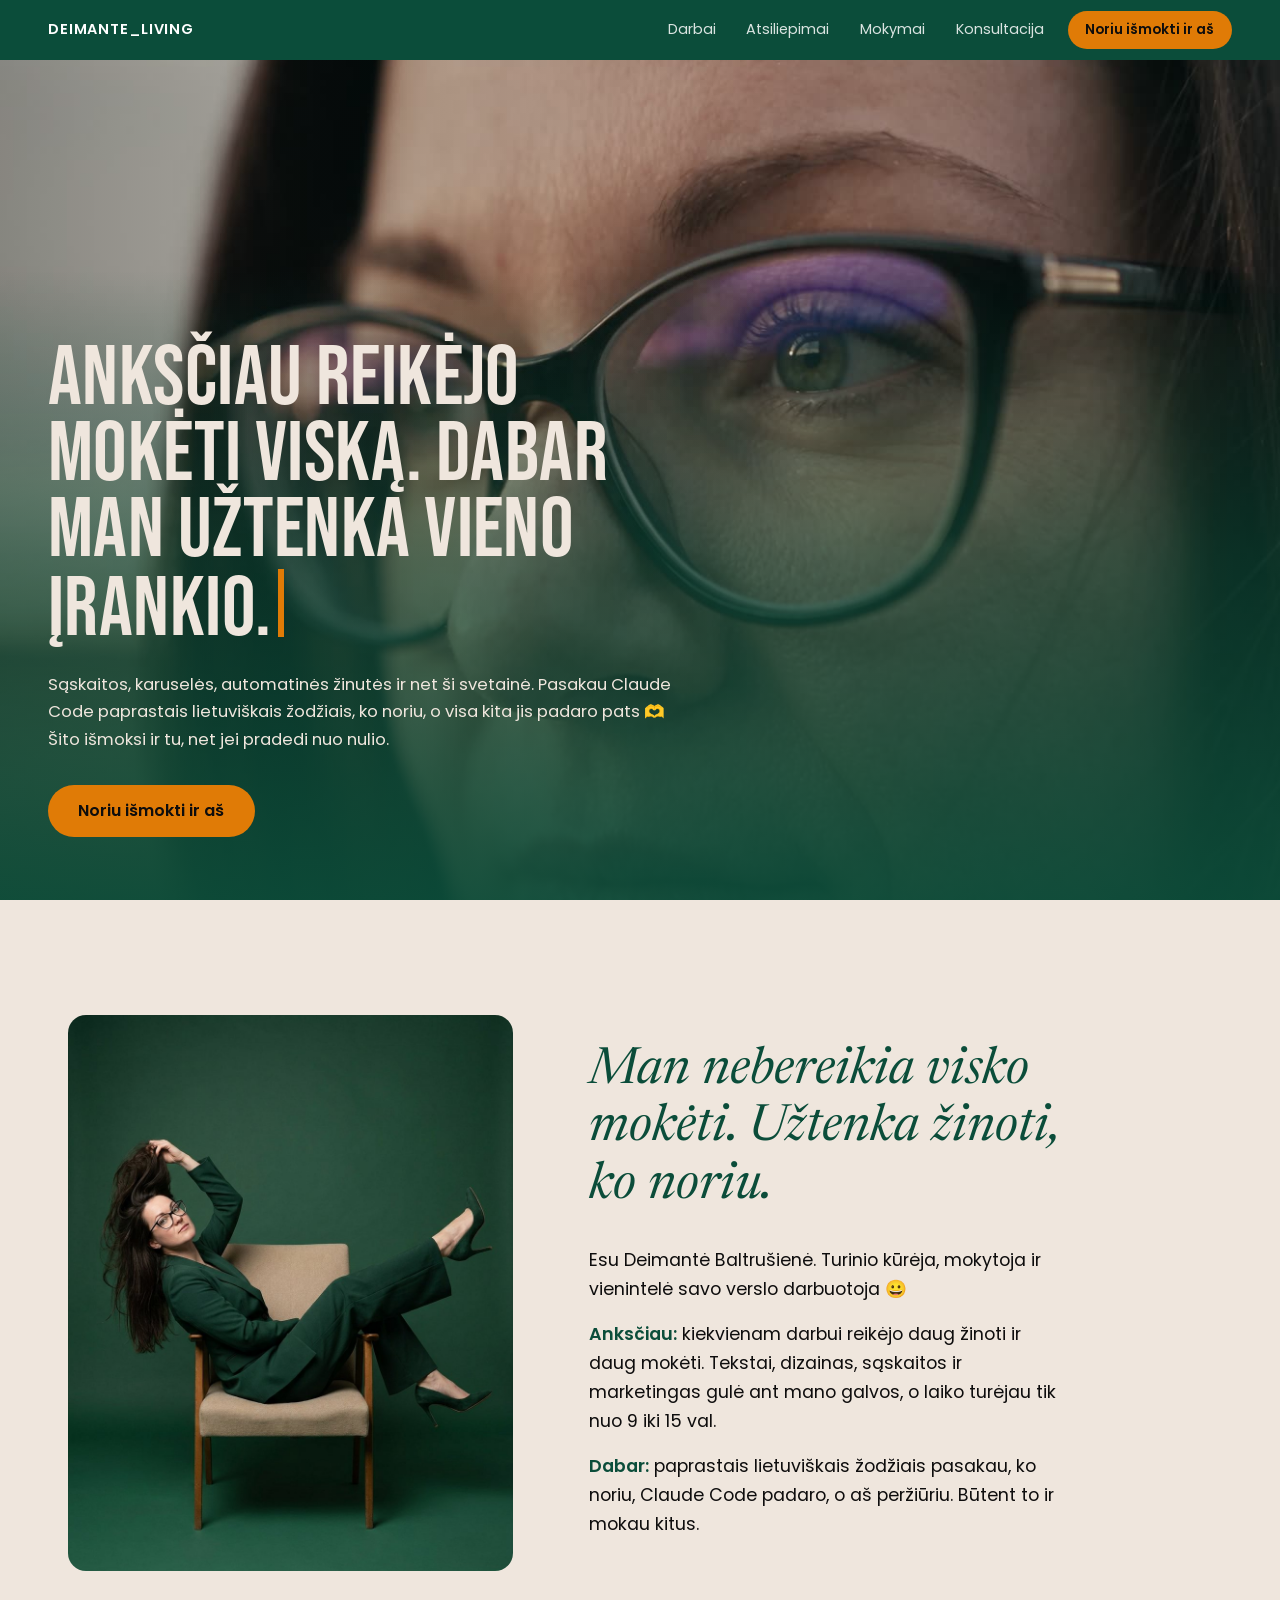
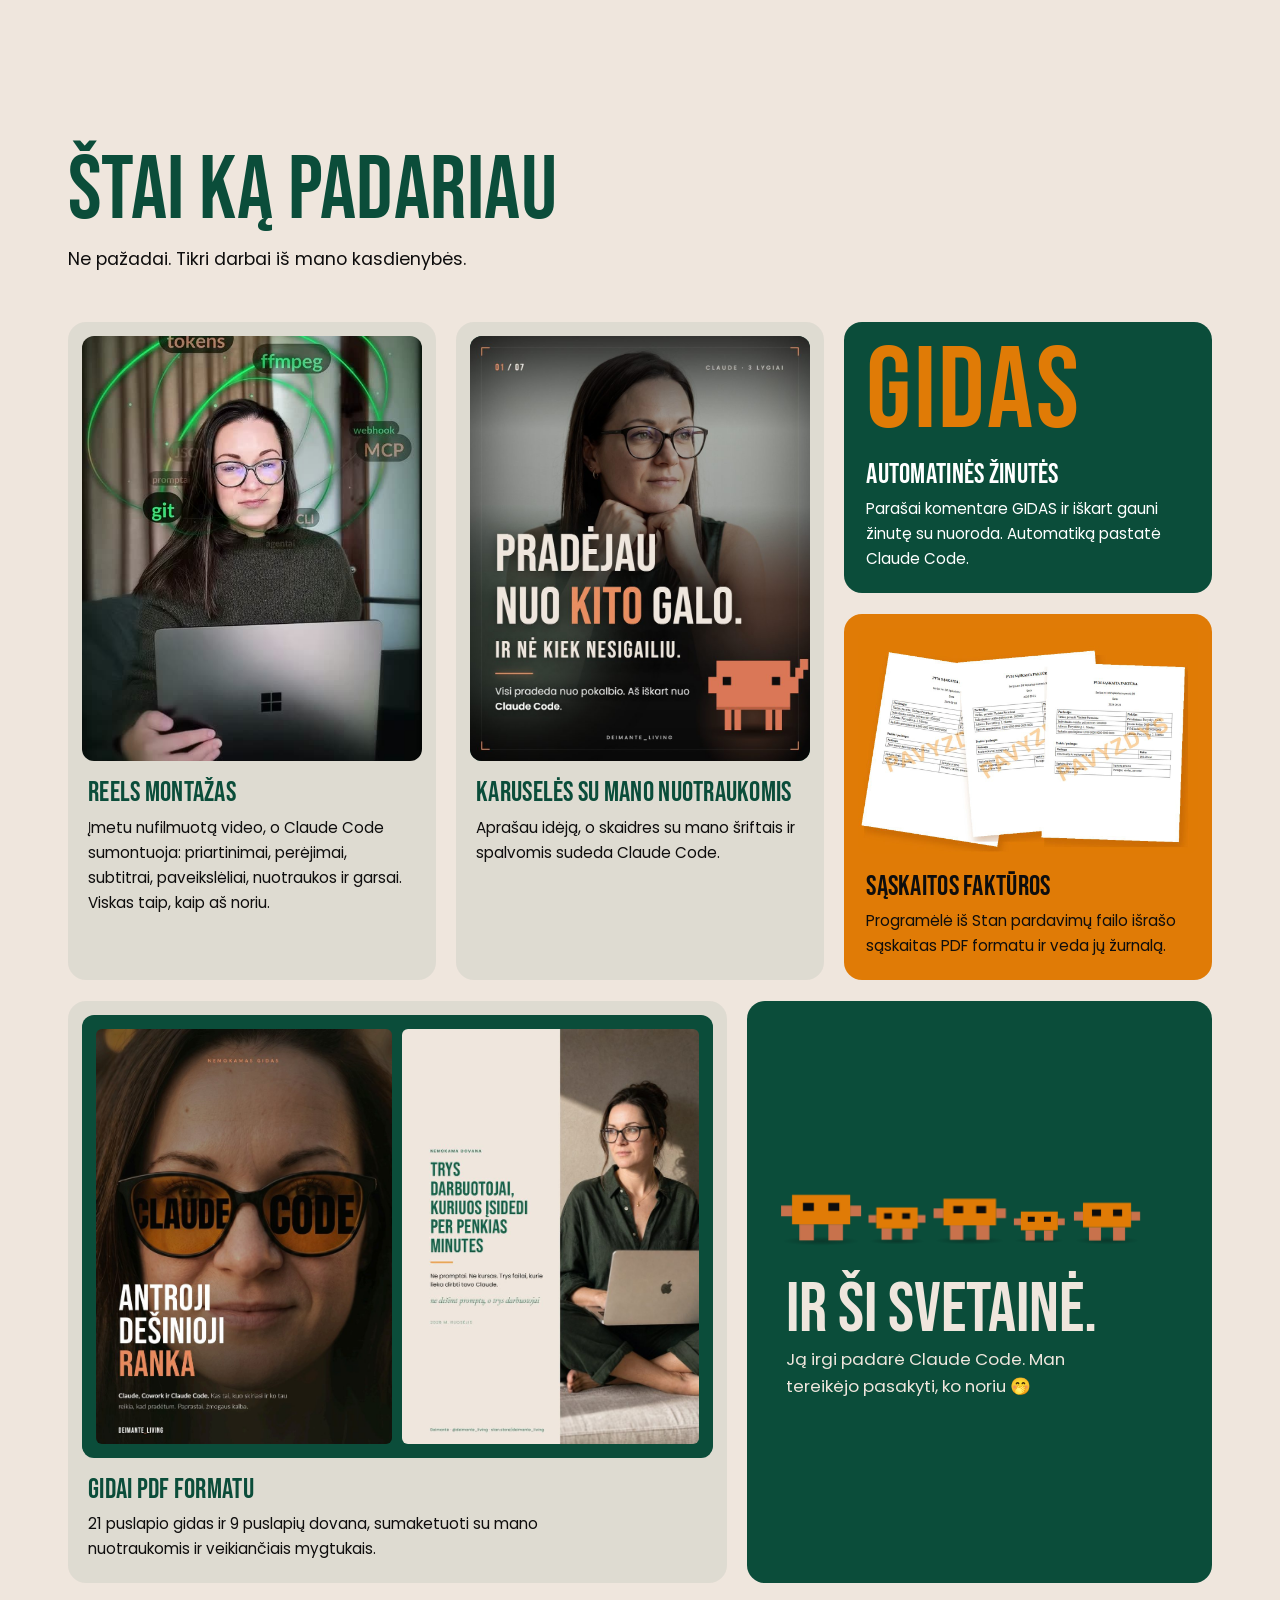
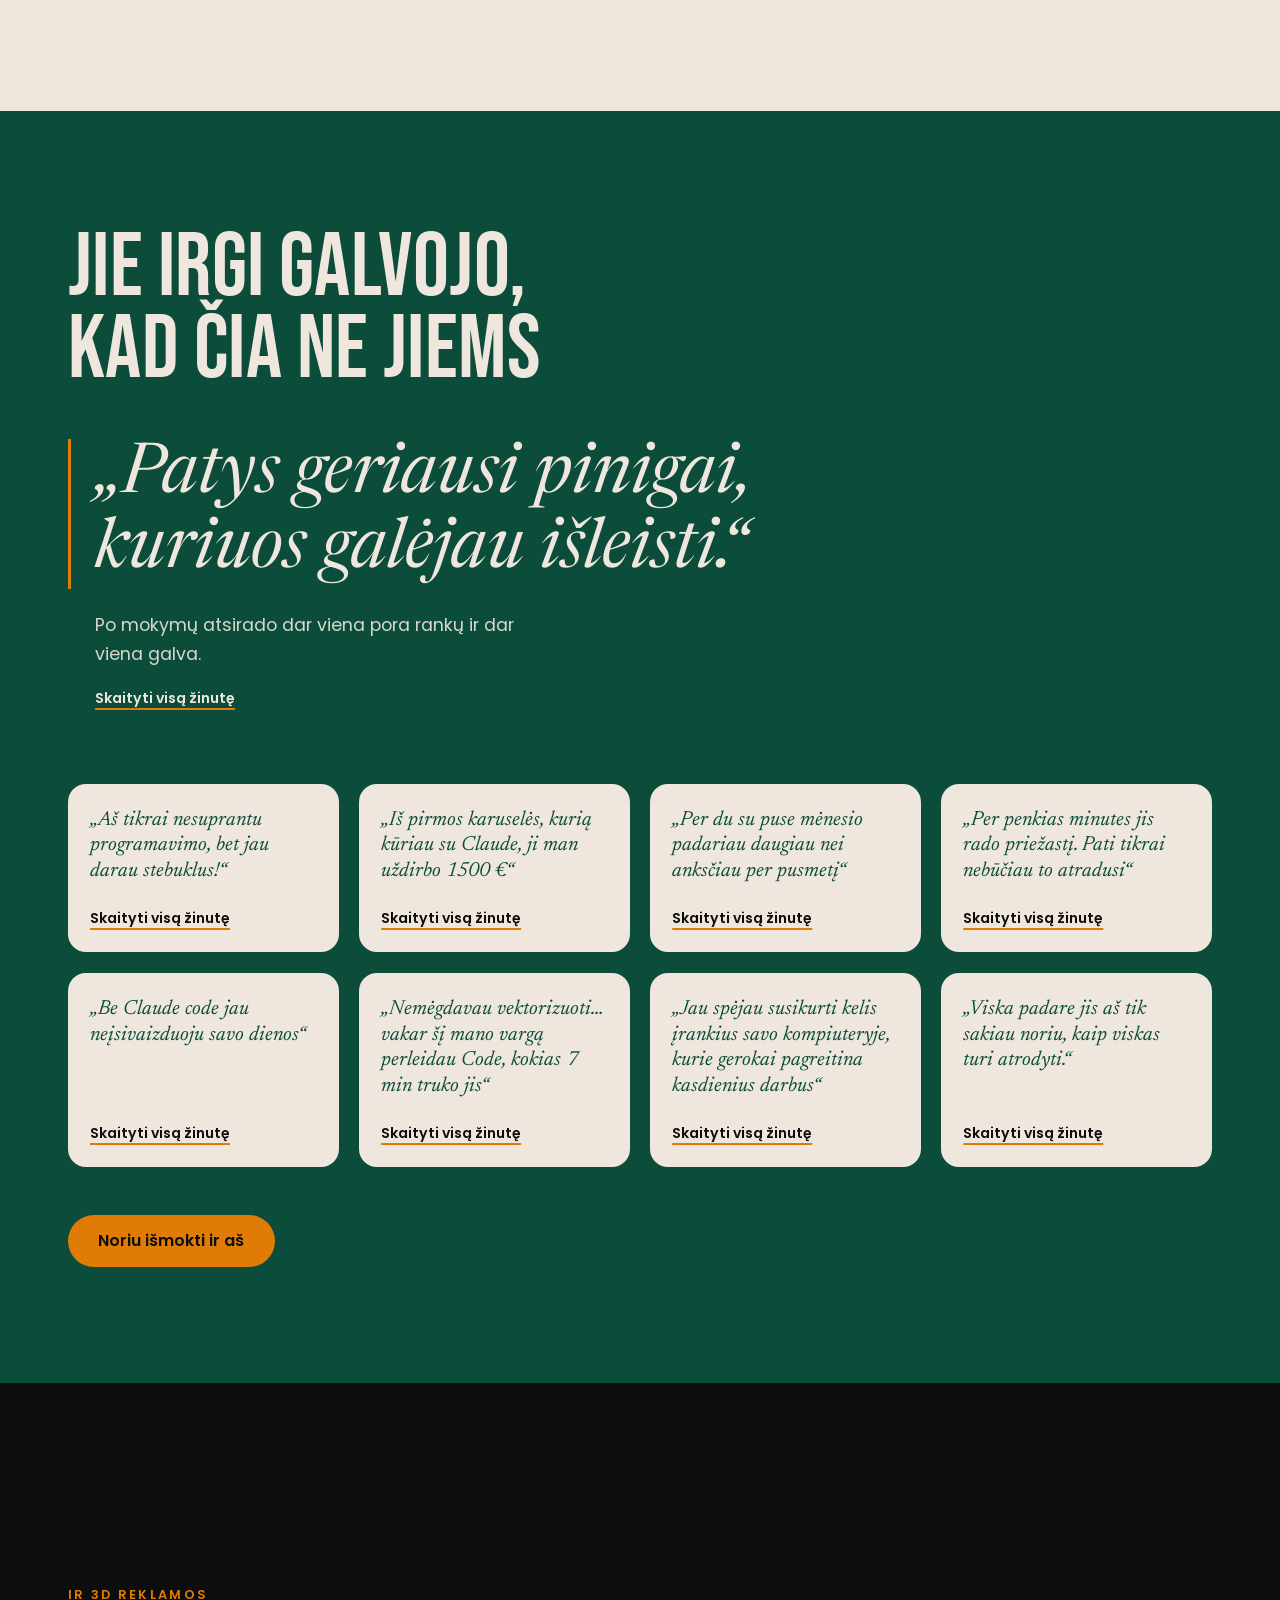
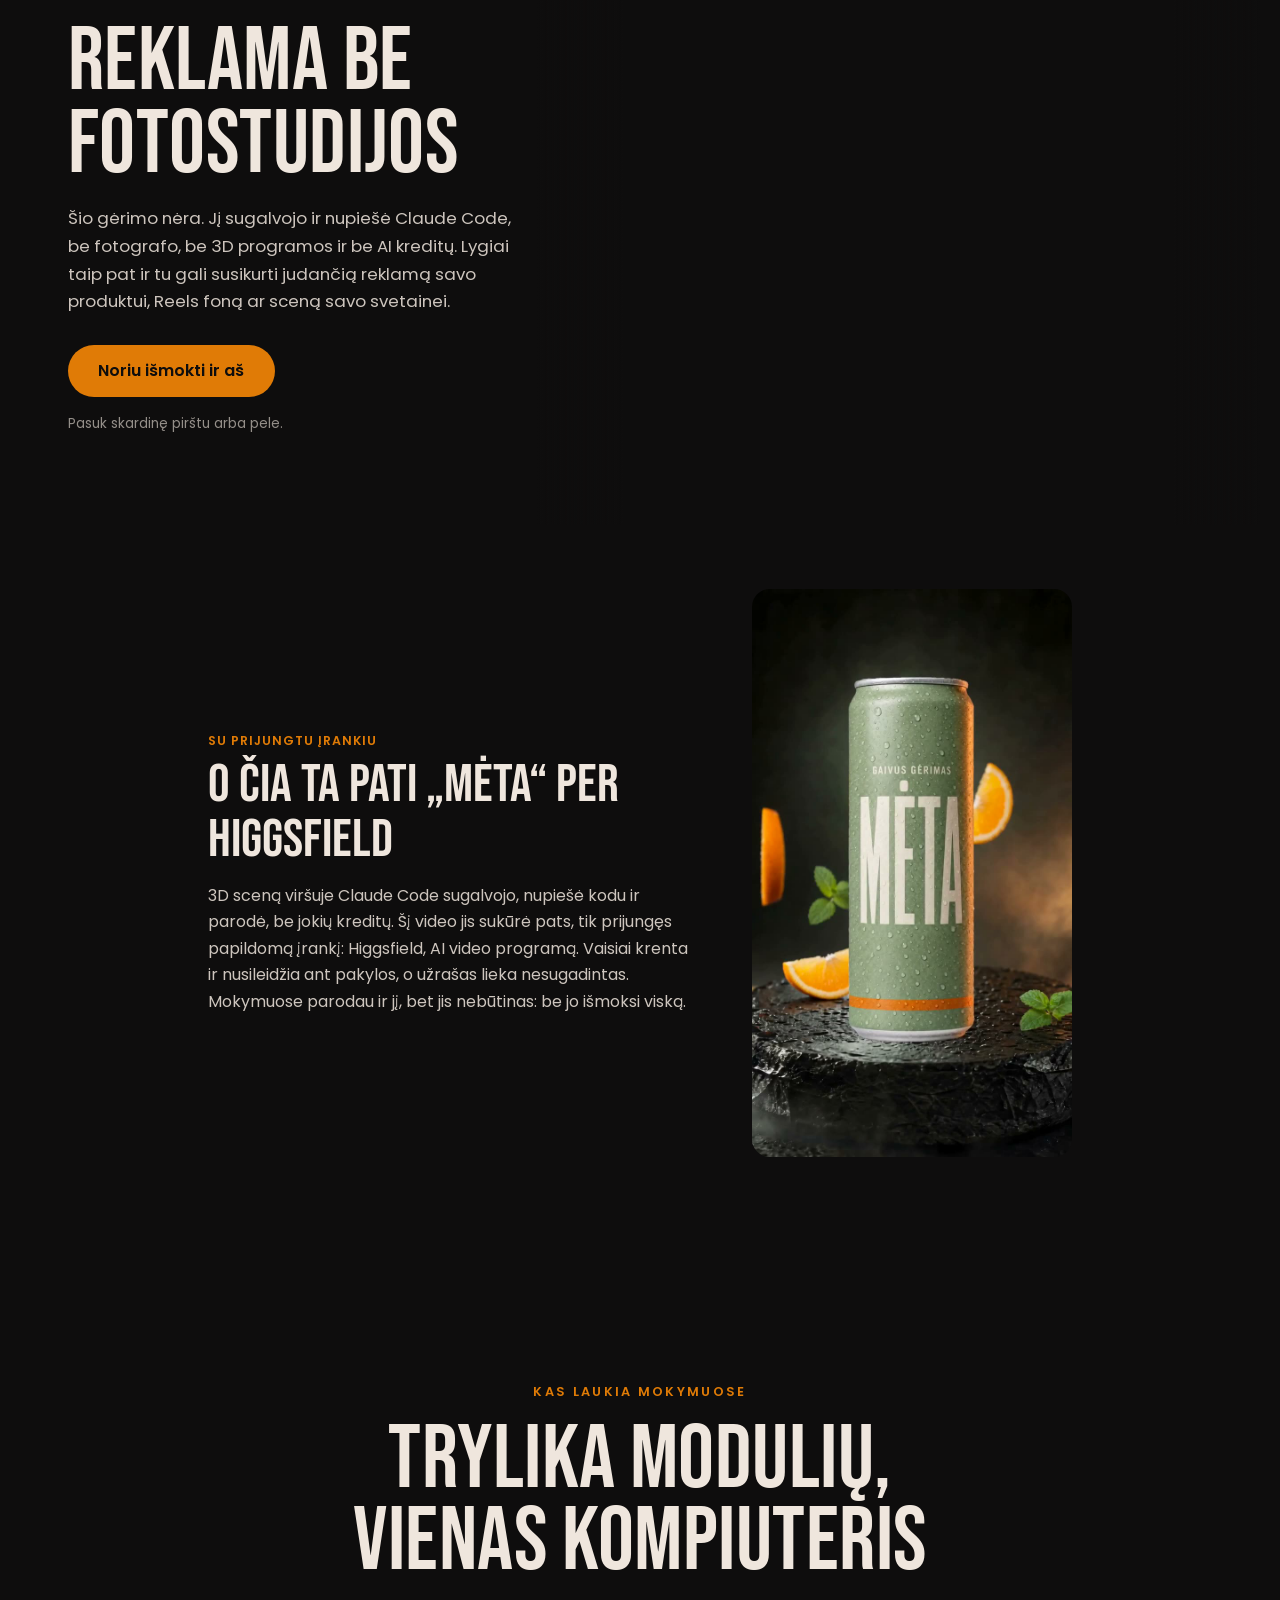
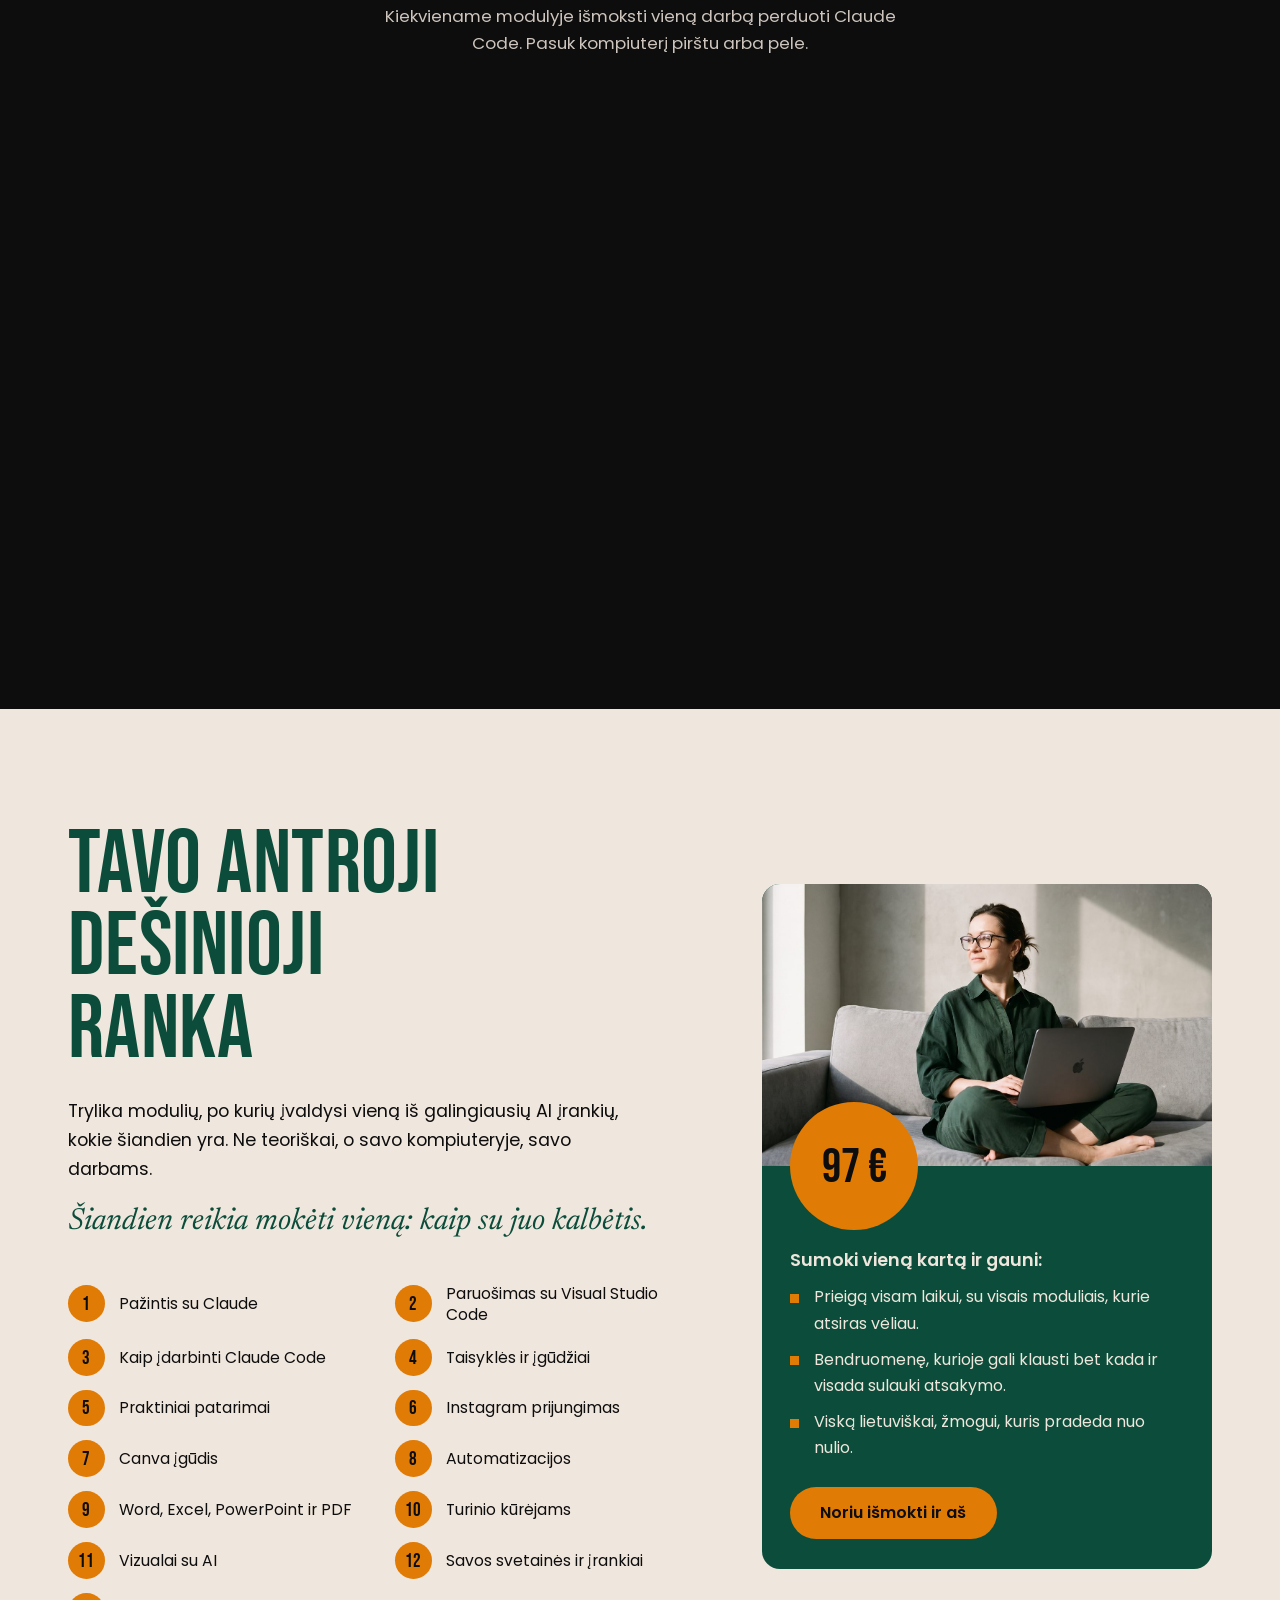
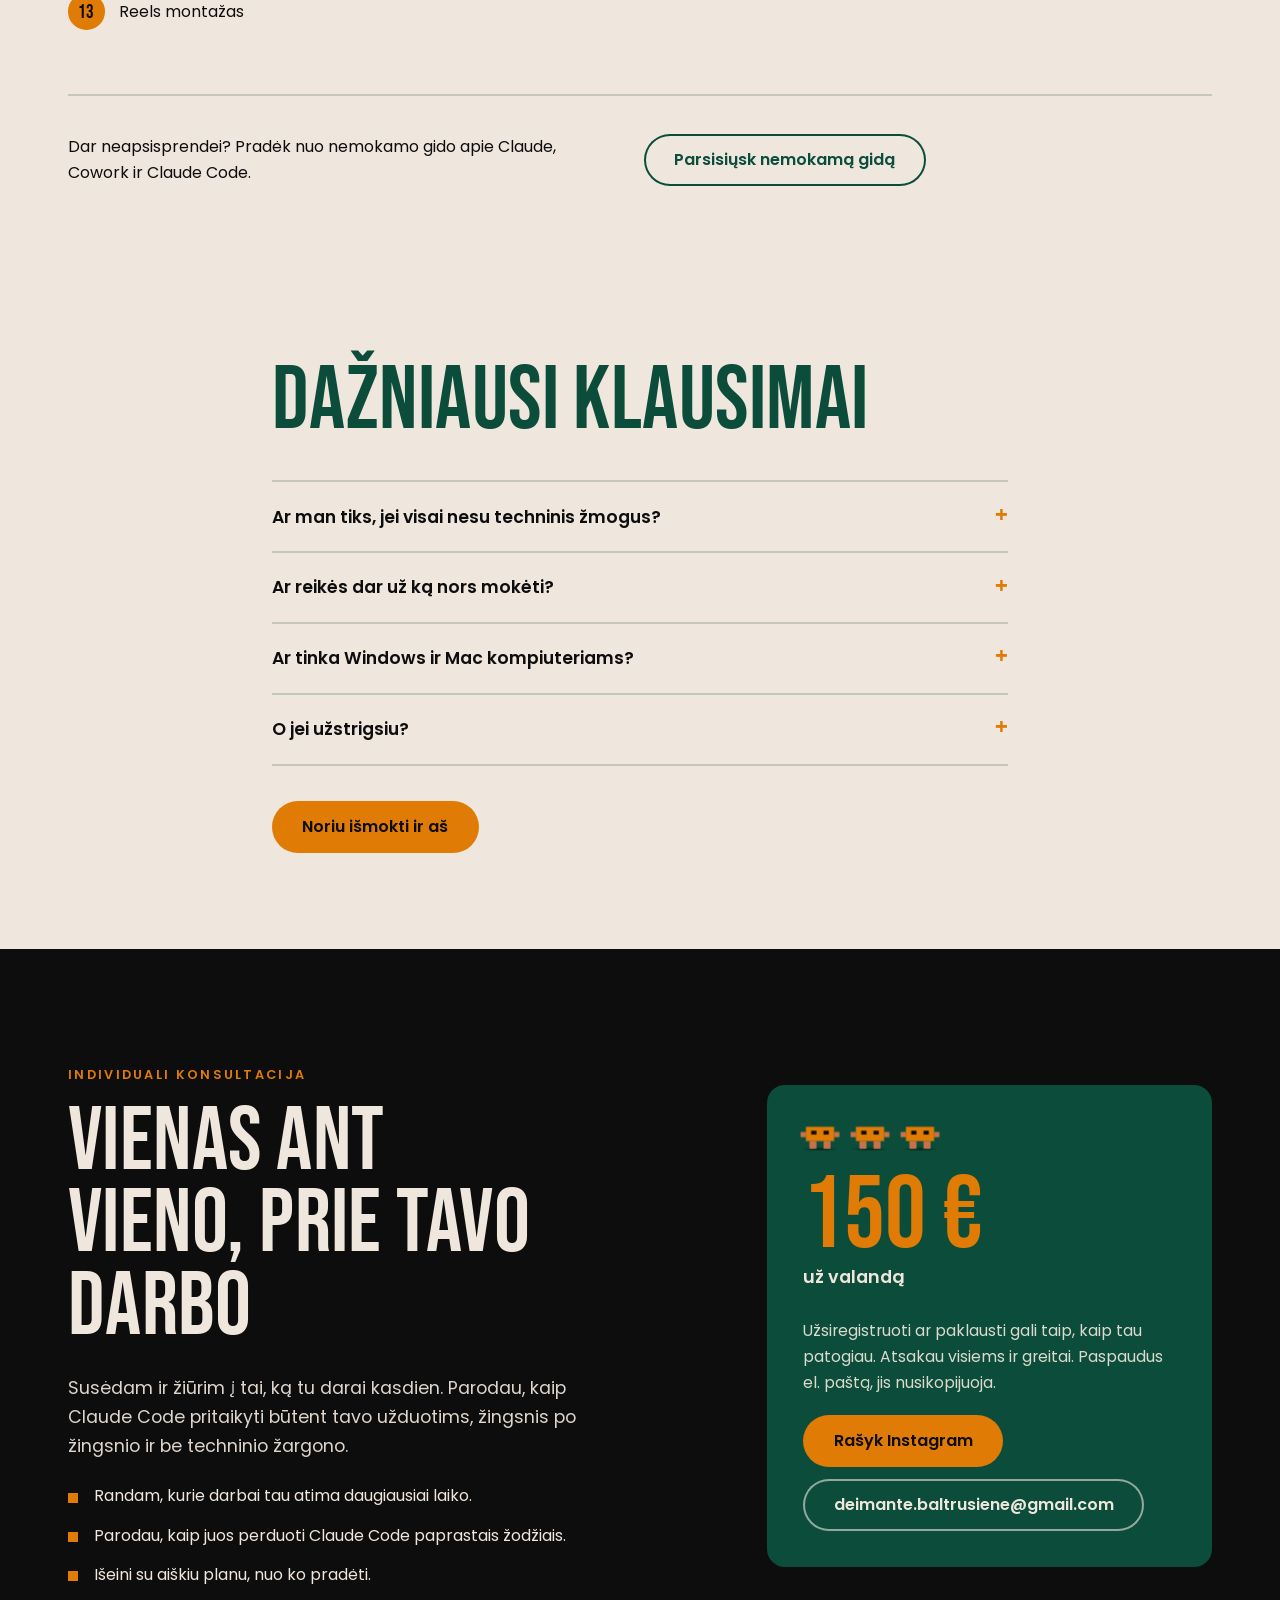
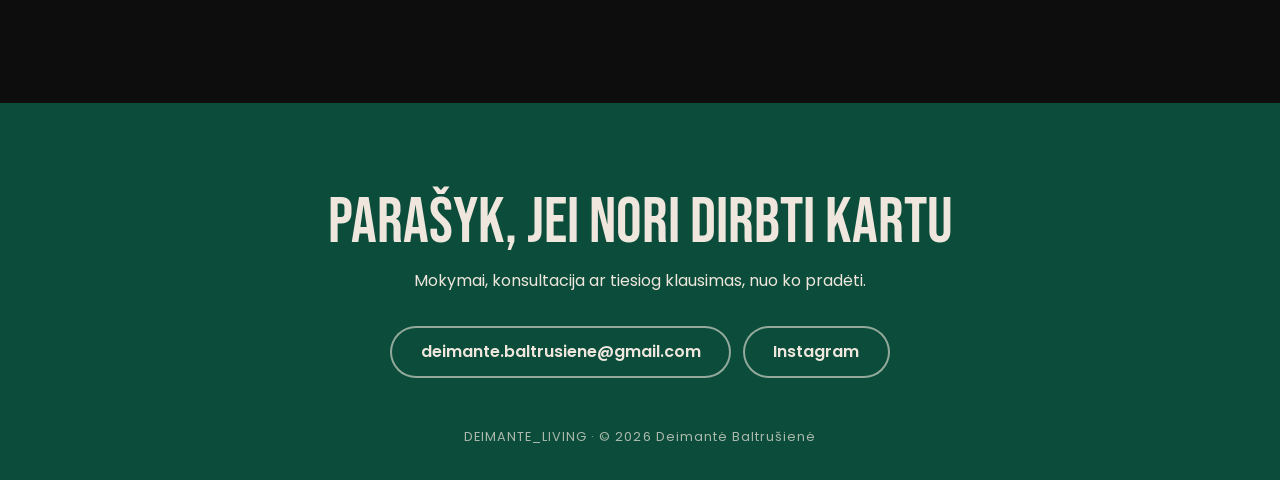
==== commit 4dab2ecc: "Pirkimo kelias: mygtukas po atsiliepimais, Mėta prieš mokymus, dažniausi klausimai po kaina Co-Autho" ====
--- a/index.html
+++ b/index.html
@@ -38,7 +38,7 @@
 
     <div class="herojus__turinys">
       <h1 id="antraste" class="herojus__antraste" data-rasyti>Anksčiau reikėjo mokėti viską. Dabar man užtenka vieno įrankio.</h1>
-      <p class="herojus__tekstas">Sąskaitos, karuselės, automatinės žinutės ir net ši svetainė. Pasakau Claude Code paprastais lietuviškais žodžiais, ko noriu, o visa kita jis padaro pats 🫶</p>
+      <p class="herojus__tekstas">Sąskaitos, karuselės, automatinės žinutės ir net ši svetainė. Pasakau Claude Code paprastais lietuviškais žodžiais, ko noriu, o visa kita jis padaro pats 🫶 Šito išmoksi ir tu, net jei pradedi nuo nulio.</p>
       <a class="mygtukas" href="https://stan.store/deimante_living/p/tavo-antroji-deinioji-ranka" target="_blank" rel="noopener">Noriu išmokti ir aš</a>
     </div>
   </section>
@@ -118,7 +118,7 @@
   <!-- 3. Atsiliepimai -->
   <section class="atsiliepimai" id="atsiliepimai" aria-labelledby="atsiliepimai-antraste">
     <div class="atsiliepimai__vidus">
-      <h2 id="atsiliepimai-antraste" class="antraste">Jos irgi galvojo, kad čia ne joms</h2>
+      <h2 id="atsiliepimai-antraste" class="antraste">Jie irgi galvojo, kad čia ne jiems</h2>
 
       <figure class="citata">
         <blockquote class="citata__tekstas">„Patys geriausi pinigai, kuriuos galėjau išleisti.“</blockquote>
@@ -160,6 +160,7 @@
           <button class="atsiliepimas__atidaryti" type="button" data-zinute="media/atsiliepimai/a06.webp" data-w="720" data-h="285">Skaityti visą žinutę</button>
         </figure>
       </div>
+      <a class="mygtukas" href="https://stan.store/deimante_living/p/tavo-antroji-deinioji-ranka" target="_blank" rel="noopener">Noriu išmokti ir aš</a>
     </div>
   </section>
 
@@ -168,7 +169,37 @@
     <button class="zinute__uzdaryti" type="button" aria-label="Uždaryti">×</button>
   </dialog>
 
-  <!-- 4. 3D scena: iš kompiuterio išskrenda visi moduliai -->
+  <!-- 4. 3D reklama produktui -->
+  <section class="scena scena--produktas" aria-labelledby="produktas-antraste">
+    <div class="scena__tekstas">
+      <p class="zyma">Ir 3D reklamos</p>
+      <h2 id="produktas-antraste" class="antraste">Reklama be fotostudijos</h2>
+      <p class="scena__sakinys">Šio gėrimo nėra. Jį sugalvojo ir nupiešė Claude Code, be fotografo, be 3D programos ir be AI kreditų. Lygiai taip pat ir tu gali susikurti judančią reklamą savo produktui, Reels foną ar sceną savo svetainei.</p>
+      <a class="mygtukas" href="https://stan.store/deimante_living/p/tavo-antroji-deinioji-ranka" target="_blank" rel="noopener">Noriu išmokti ir aš</a>
+      <p class="scena__uzuomina">Pasuk skardinę pirštu arba pele.</p>
+    </div>
+    <div class="scena__langas" data-scena="3d/produktas.html" data-pavadinimas="Besisukanti gėrimo skardinė su mėtų lapeliais ir apelsinų skiltelėmis">
+      <picture>
+        <source media="(max-aspect-ratio: 1/1)" srcset="media/produktas-stati.jpg">
+        <img src="media/produktas.jpg" width="1600" height="1000" alt="Žalia gėrimo skardinė „Mėta“ virš pakylos, aplink skraido mėtų lapeliai ir apelsinų skiltelės" loading="lazy">
+      </picture>
+    </div>
+
+    <div class="palyginimas">
+      <div class="palyginimas__tekstas">
+        <p class="palyginimas__zyma">Su prijungtu įrankiu</p>
+        <h3 class="palyginimas__antraste">O čia ta pati „Mėta“ per Higgsfield</h3>
+        <p>3D sceną viršuje Claude Code sugalvojo, nupiešė kodu ir parodė, be jokių kreditų. Šį video jis sukūrė pats, tik prijungęs papildomą įrankį: Higgsfield, AI video programą. Vaisiai krenta ir nusileidžia ant pakylos, o užrašas lieka nesugadintas. Mokymuose parodau ir jį, bet jis nebūtinas: be jo išmoksi viską.</p>
+      </div>
+      <div class="palyginimas__video">
+        <video data-matomas muted playsinline loop preload="none" poster="media/meta-higgsfield.jpg" aria-label="Ant skardinės „Mėta“ krenta apelsinų skiltelės ir mėtų lapeliai, nusileidžia ant pakylos">
+          <source src="media/meta-higgsfield.mp4" type="video/mp4">
+        </video>
+      </div>
+    </div>
+  </section>
+
+  <!-- 5. 3D scena: iš kompiuterio išskrenda visi moduliai -->
   <section class="scena" aria-labelledby="scena-antraste">
     <div class="scena__tekstas">
       <p class="zyma">Kas laukia mokymuose</p>
@@ -183,7 +214,7 @@
     </div>
   </section>
 
-  <!-- 5. Mokymai ir kvietimas -->
+  <!-- 6. Mokymai ir kvietimas -->
   <section class="mokymai" id="mokymai" aria-labelledby="mokymai-antraste">
     <div class="mokymai__kaire">
       <h2 id="mokymai-antraste" class="antraste">Tavo antroji dešinioji ranka</h2>
@@ -227,37 +258,31 @@
     </div>
   </section>
 
-  <!-- 6. 3D reklama produktui -->
-  <section class="scena scena--produktas" aria-labelledby="produktas-antraste">
-    <div class="scena__tekstas">
-      <p class="zyma">Ir 3D reklamos</p>
-      <h2 id="produktas-antraste" class="antraste">Reklama be fotostudijos</h2>
-      <p class="scena__sakinys">Šio gėrimo nėra. Jį sugalvojo ir nupiešė Claude Code, be fotografo, be 3D programos ir be AI kreditų. Lygiai taip pat ir tu gali susikurti judančią reklamą savo produktui, Reels foną ar sceną savo svetainei.</p>
+  <!-- 7. Klausimai prieš perkant -->
+  <section class="duk" aria-labelledby="duk-antraste">
+    <div class="duk__vidus">
+      <h2 id="duk-antraste" class="antraste">Dažniausi klausimai</h2>
+      <details class="duk__klausimas">
+        <summary>Ar man tiks, jei visai nesu techninis žmogus?</summary>
+        <p>Taip. Mokymai lietuviškai ir pradedami nuo nulio. Su Claude Code kalbi paprastais žodžiais, kodo rašyti nereikia. Vienas atsiliepimas taip ir prasideda: „Aš tikrai nesuprantu programavimo, bet jau darau stebuklus!“</p>
+      </details>
+      <details class="duk__klausimas">
+        <summary>Ar reikės dar už ką nors mokėti?</summary>
+        <p>Claude Code veikia su mokama Claude prenumerata, ją moki tiesiai Claude. Daugiau nieko pirkti nereikia. Higgsfield ir kiti AI vaizdo įrankiai yra papildomi, tik jei norėsi.</p>
+      </details>
+      <details class="duk__klausimas">
+        <summary>Ar tinka Windows ir Mac kompiuteriams?</summary>
+        <p>Taip, abiem. Dirbame Visual Studio Code programoje, kuri veikia ir Windows, ir Mac.</p>
+      </details>
+      <details class="duk__klausimas">
+        <summary>O jei užstrigsiu?</summary>
+        <p>Rašai bendruomenėje bet kada ir visada sulauki atsakymo. Prieiga lieka visam laikui, todėl gali grįžti prie bet kurio modulio.</p>
+      </details>
       <a class="mygtukas" href="https://stan.store/deimante_living/p/tavo-antroji-deinioji-ranka" target="_blank" rel="noopener">Noriu išmokti ir aš</a>
-      <p class="scena__uzuomina">Pasuk skardinę pirštu arba pele.</p>
-    </div>
-    <div class="scena__langas" data-scena="3d/produktas.html" data-pavadinimas="Besisukanti gėrimo skardinė su mėtų lapeliais ir apelsinų skiltelėmis">
-      <picture>
-        <source media="(max-aspect-ratio: 1/1)" srcset="media/produktas-stati.jpg">
-        <img src="media/produktas.jpg" width="1600" height="1000" alt="Žalia gėrimo skardinė „Mėta“ virš pakylos, aplink skraido mėtų lapeliai ir apelsinų skiltelės" loading="lazy">
-      </picture>
-    </div>
-
-    <div class="palyginimas">
-      <div class="palyginimas__tekstas">
-        <p class="palyginimas__zyma">Su prijungtu įrankiu</p>
-        <h3 class="palyginimas__antraste">O čia ta pati „Mėta“ per Higgsfield</h3>
-        <p>3D sceną viršuje Claude Code sugalvojo, nupiešė kodu ir parodė, be jokių kreditų. Šį video jis sukūrė pats, tik prijungęs papildomą įrankį: Higgsfield, AI video programą. Vaisiai krenta ir nusileidžia ant pakylos, o užrašas lieka nesugadintas.</p>
-      </div>
-      <div class="palyginimas__video">
-        <video data-matomas muted playsinline loop preload="none" poster="media/meta-higgsfield.jpg" aria-label="Ant skardinės „Mėta“ krenta apelsinų skiltelės ir mėtų lapeliai, nusileidžia ant pakylos">
-          <source src="media/meta-higgsfield.mp4" type="video/mp4">
-        </video>
-      </div>
-    </div>
-  </section>
-
-  <!-- 7. Konsultacija -->
+    </div>
+  </section>
+
+  <!-- 8. Konsultacija -->
   <section class="konsultacija" id="konsultacija" aria-labelledby="konsultacija-antraste">
     <div class="konsultacija__vidus">
       <div class="konsultacija__tekstas">
--- a/style.css
+++ b/style.css
@@ -362,6 +362,7 @@
 .citata__po { margin: 1.4rem 0 1rem; padding-left: clamp(19px, calc(2vw + 3px), 27px); max-width: 30rem; font-size: 1.1rem; opacity: 0.9; }
 .citata .atsiliepimas__atidaryti { margin-left: clamp(19px, calc(2vw + 3px), 27px); }
 
+.atsiliepimai__vidus > .mygtukas { margin-top: 0.4rem; }
 .atsiliepimai__tinklelis {
   display: grid;
   grid-template-columns: repeat(4, 1fr);
@@ -604,6 +605,38 @@
 }
 .gidas p { max-width: 34rem; }
 
+/* ---------- Dažniausi klausimai ---------- */
+.duk { background: var(--kremine); }
+.duk__vidus {
+  max-width: 52rem;
+  margin: 0 auto;
+  padding: clamp(3.5rem, 8vw, 6rem) var(--krastas);
+}
+.duk .antraste { margin-bottom: clamp(1.6rem, 3vw, 2.4rem); }
+.duk__klausimas { border-top: 2px solid var(--linija); }
+.duk__klausimas:last-of-type { border-bottom: 2px solid var(--linija); margin-bottom: 2.2rem; }
+.duk__klausimas summary {
+  display: flex;
+  justify-content: space-between;
+  align-items: center;
+  gap: 1rem;
+  padding: 1.15rem 0;
+  font-weight: 600;
+  font-size: 1.08rem;
+  cursor: pointer;
+  list-style: none;
+}
+.duk__klausimas summary::-webkit-details-marker { display: none; }
+.duk__klausimas summary::after {
+  content: "+";
+  flex: none;
+  font: 400 2rem/1 var(--antrastes);
+  color: var(--oranzine);
+  transition: transform 0.2s;
+}
+.duk__klausimas[open] summary::after { transform: rotate(45deg); }
+.duk__klausimas p { padding: 0 0 1.3rem; max-width: 40rem; opacity: 0.85; }
+
 /* ---------- Konsultacija ---------- */
 .konsultacija { background: var(--juoda); color: var(--kremine); }
 .konsultacija__vidus {
@@ -677,7 +710,7 @@
   .darbas--reels .darbas__vaizdas, .darbas--karusele .darbas__vaizdas { aspect-ratio: 4 / 5; }
   .darbas--svetaine { flex-direction: column; }
   .moduliai { grid-template-columns: 1fr; }
-  .gidas .mygtukas, .kaina .mygtukas, .herojus .mygtukas, .konsultacija .mygtukas { width: 100%; }
+  .gidas .mygtukas, .kaina .mygtukas, .duk .mygtukas, .atsiliepimai .mygtukas, .herojus .mygtukas, .konsultacija .mygtukas { width: 100%; }
   .atsiliepimai__tinklelis { grid-template-columns: 1fr; }
   .darbas--svetaine { align-items: flex-start; }
   .robotukai .bot { --w: 40px; }
@@ -694,3 +727,26 @@
 
 /* Ilgas el. pašto adresas mygtuke neturi plėsti puslapio telefone */
 .konsultacija__kontaktai .mygtukas { max-width: 100%; overflow-wrap: anywhere; }
+
+/* „Ir ši svetainė“ šalia gidų: pilna žalia kortelė, robotukai dideli, viskas per vidurį */
+.darbas--svetaine {
+  justify-content: center;
+  align-items: flex-start;
+  gap: 1rem;
+  padding: clamp(28px, 3vw, 44px);
+  background: var(--zalia);
+  color: var(--kremine);
+  box-shadow: none;
+}
+.darbas--svetaine .darbas__didelis { color: var(--kremine); font-size: clamp(3rem, 5.5vw, 5rem); }
+.darbas--svetaine p { font-size: 1.05rem; max-width: 22rem; }
+.darbas--svetaine .robotukai { order: -1; padding-top: 0; margin-bottom: 1.2rem; }
+.darbas--svetaine .bot { width: calc(var(--w, 46px) * 1.35); }
+.darbas--svetaine .robotukai { max-width: 100%; flex-wrap: wrap; }
+@media (max-width: 1000px) {
+  .darbas--svetaine { padding-block: 40px; }
+  .darbas--svetaine .bot { width: calc(var(--w, 46px) * 1.3); }
+}
+@media (max-width: 500px) {
+  .darbas--svetaine .bot { width: var(--w, 46px); }
+}
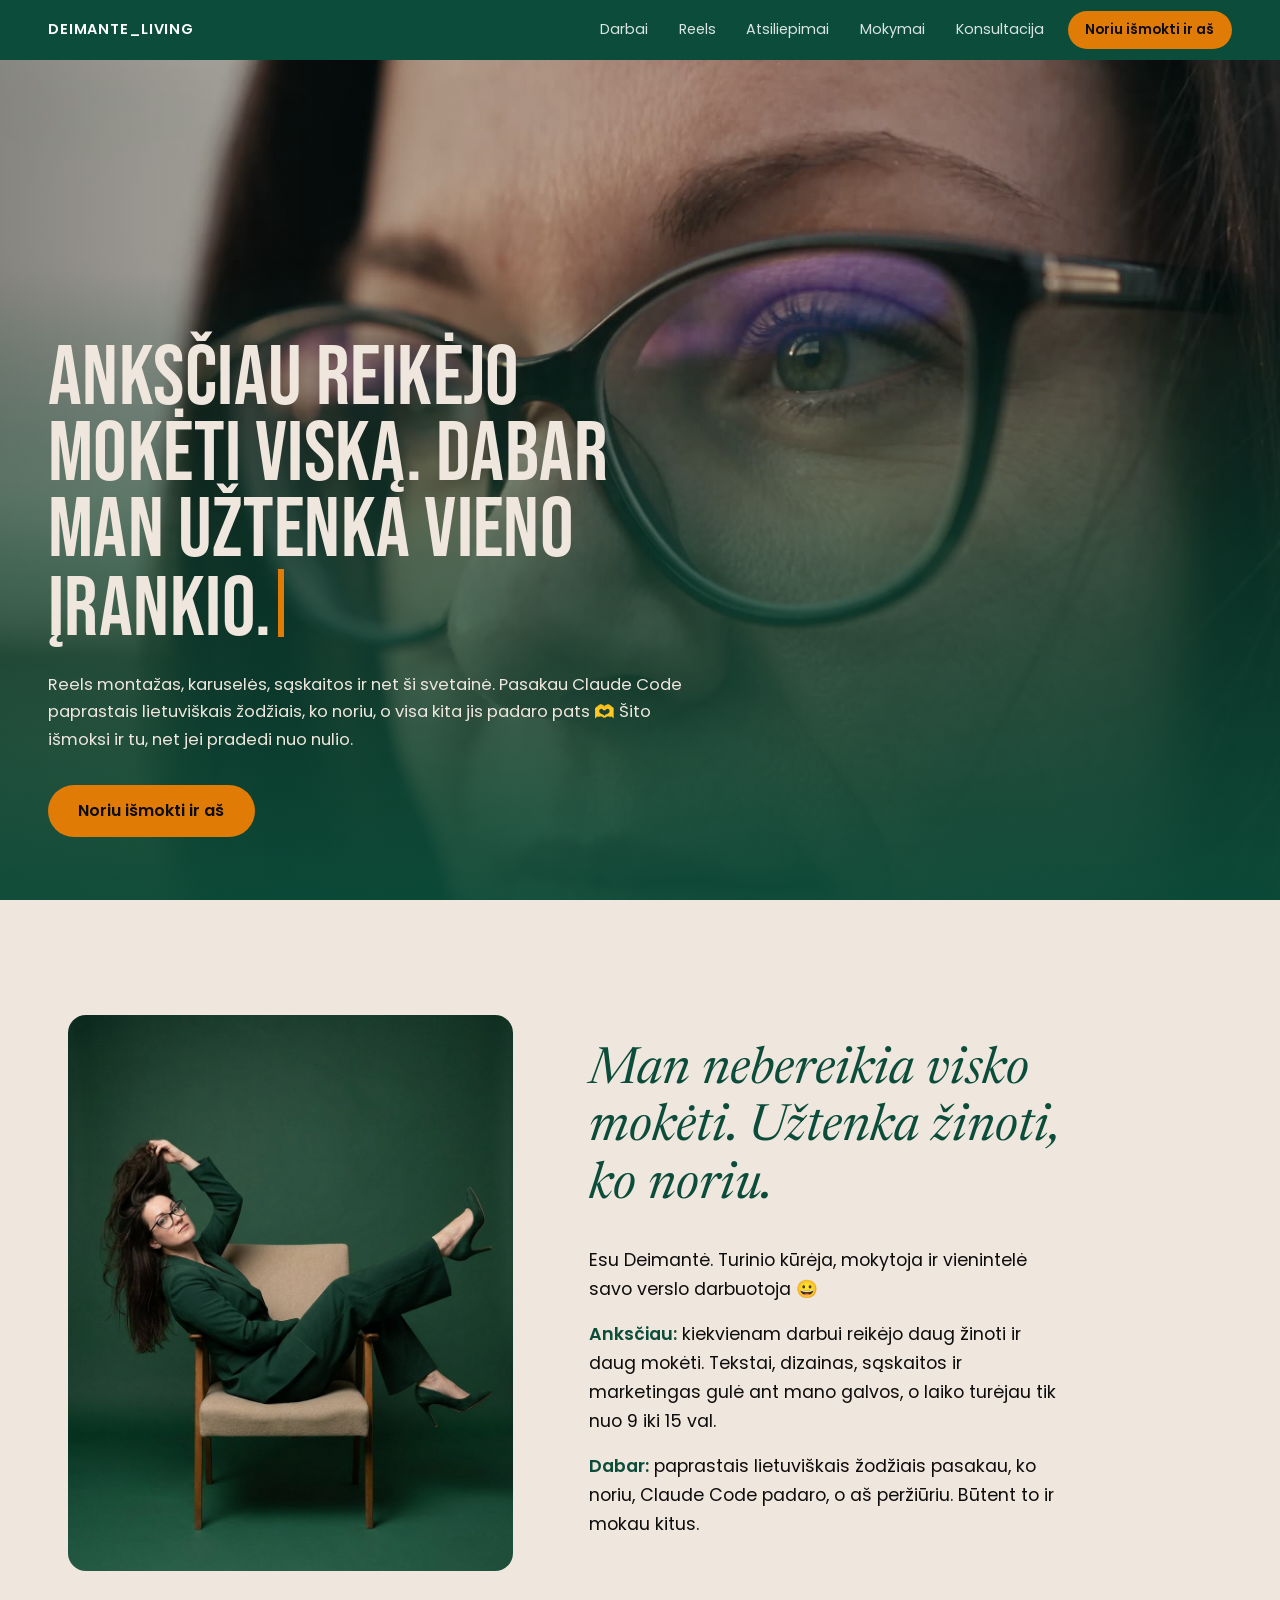
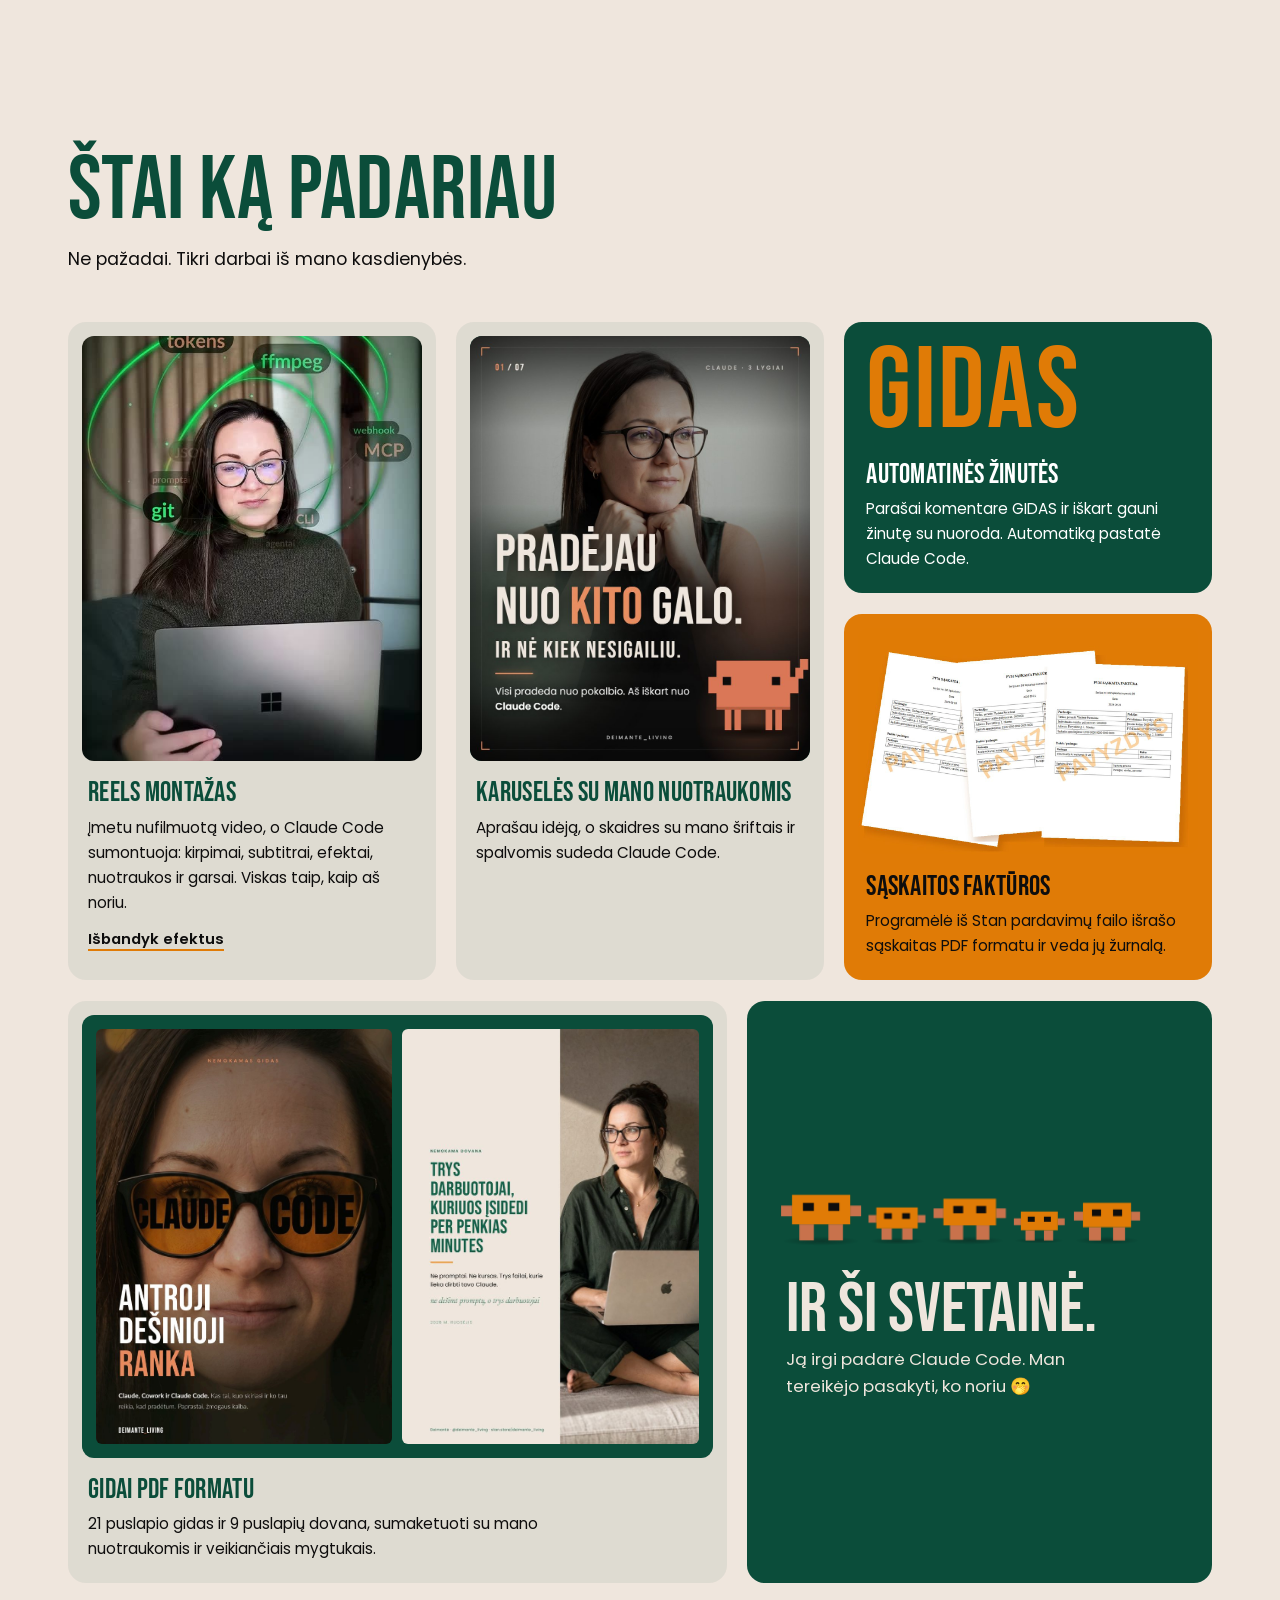
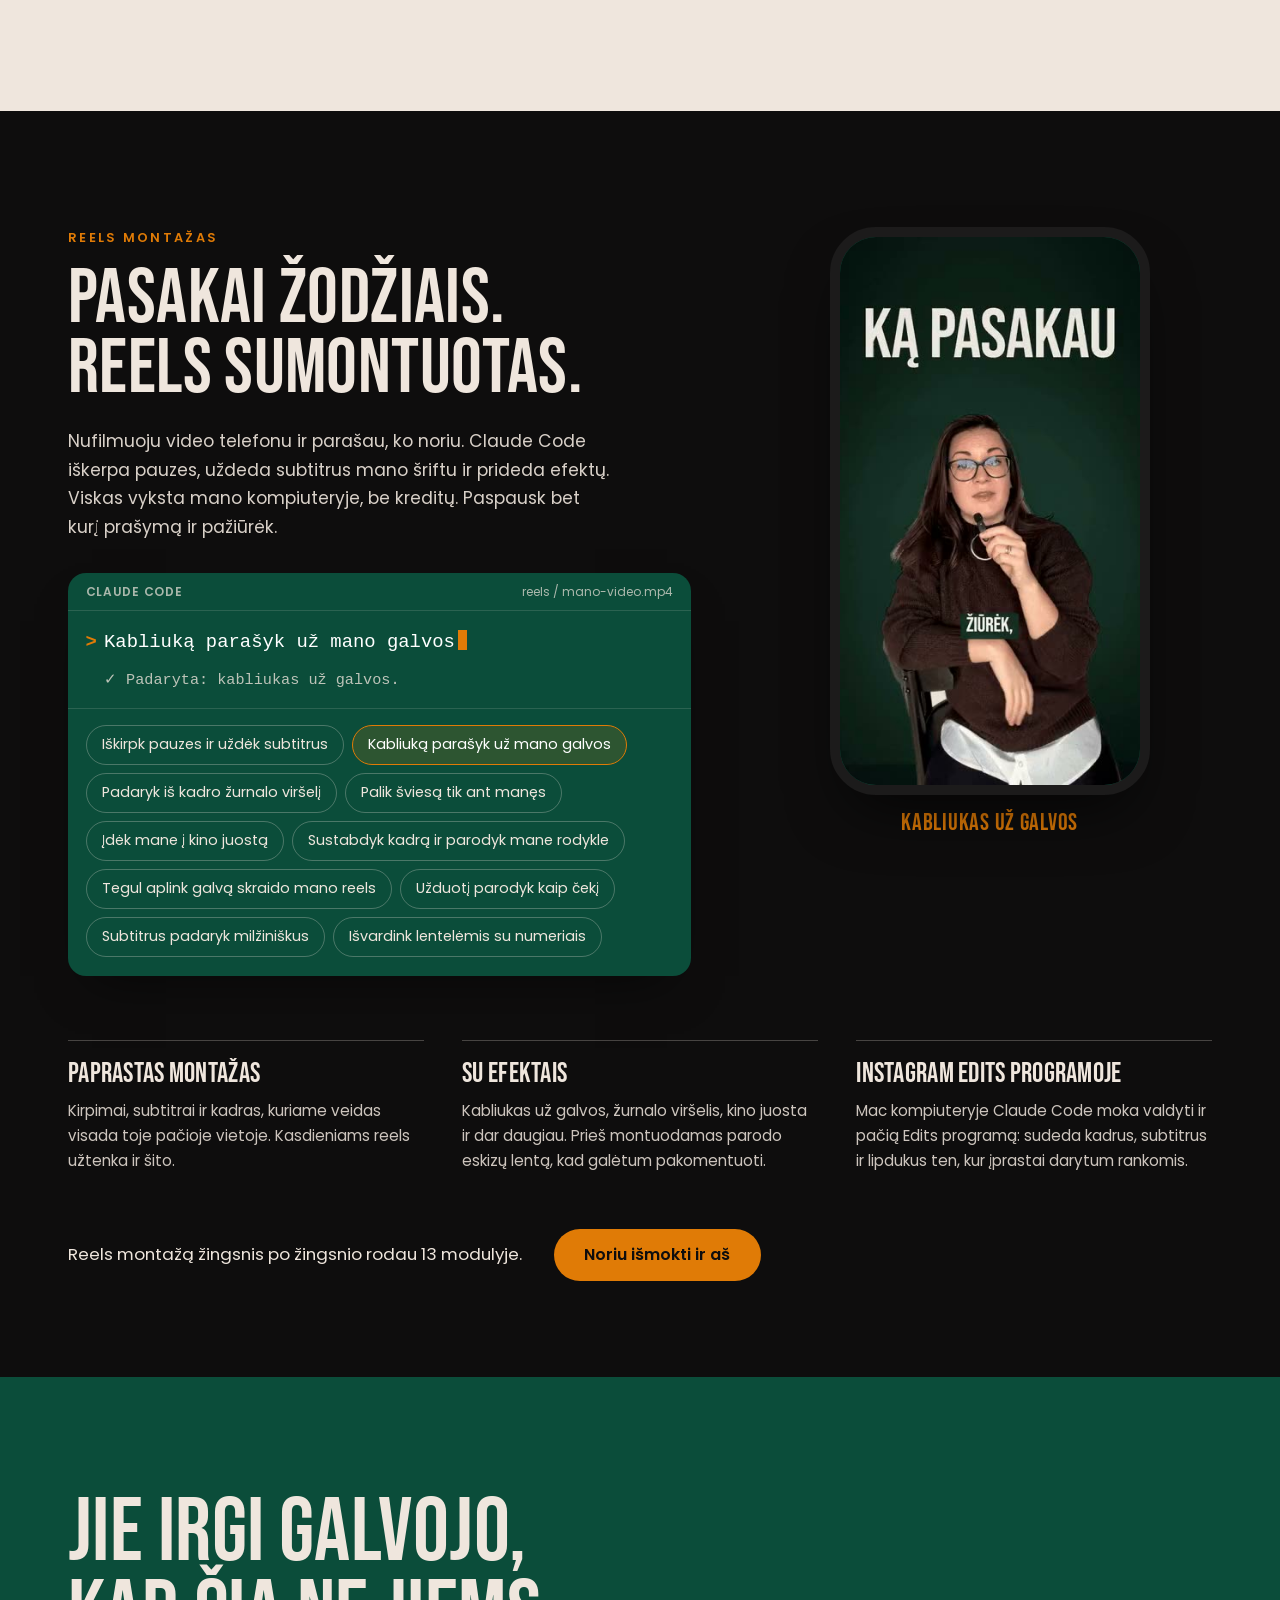
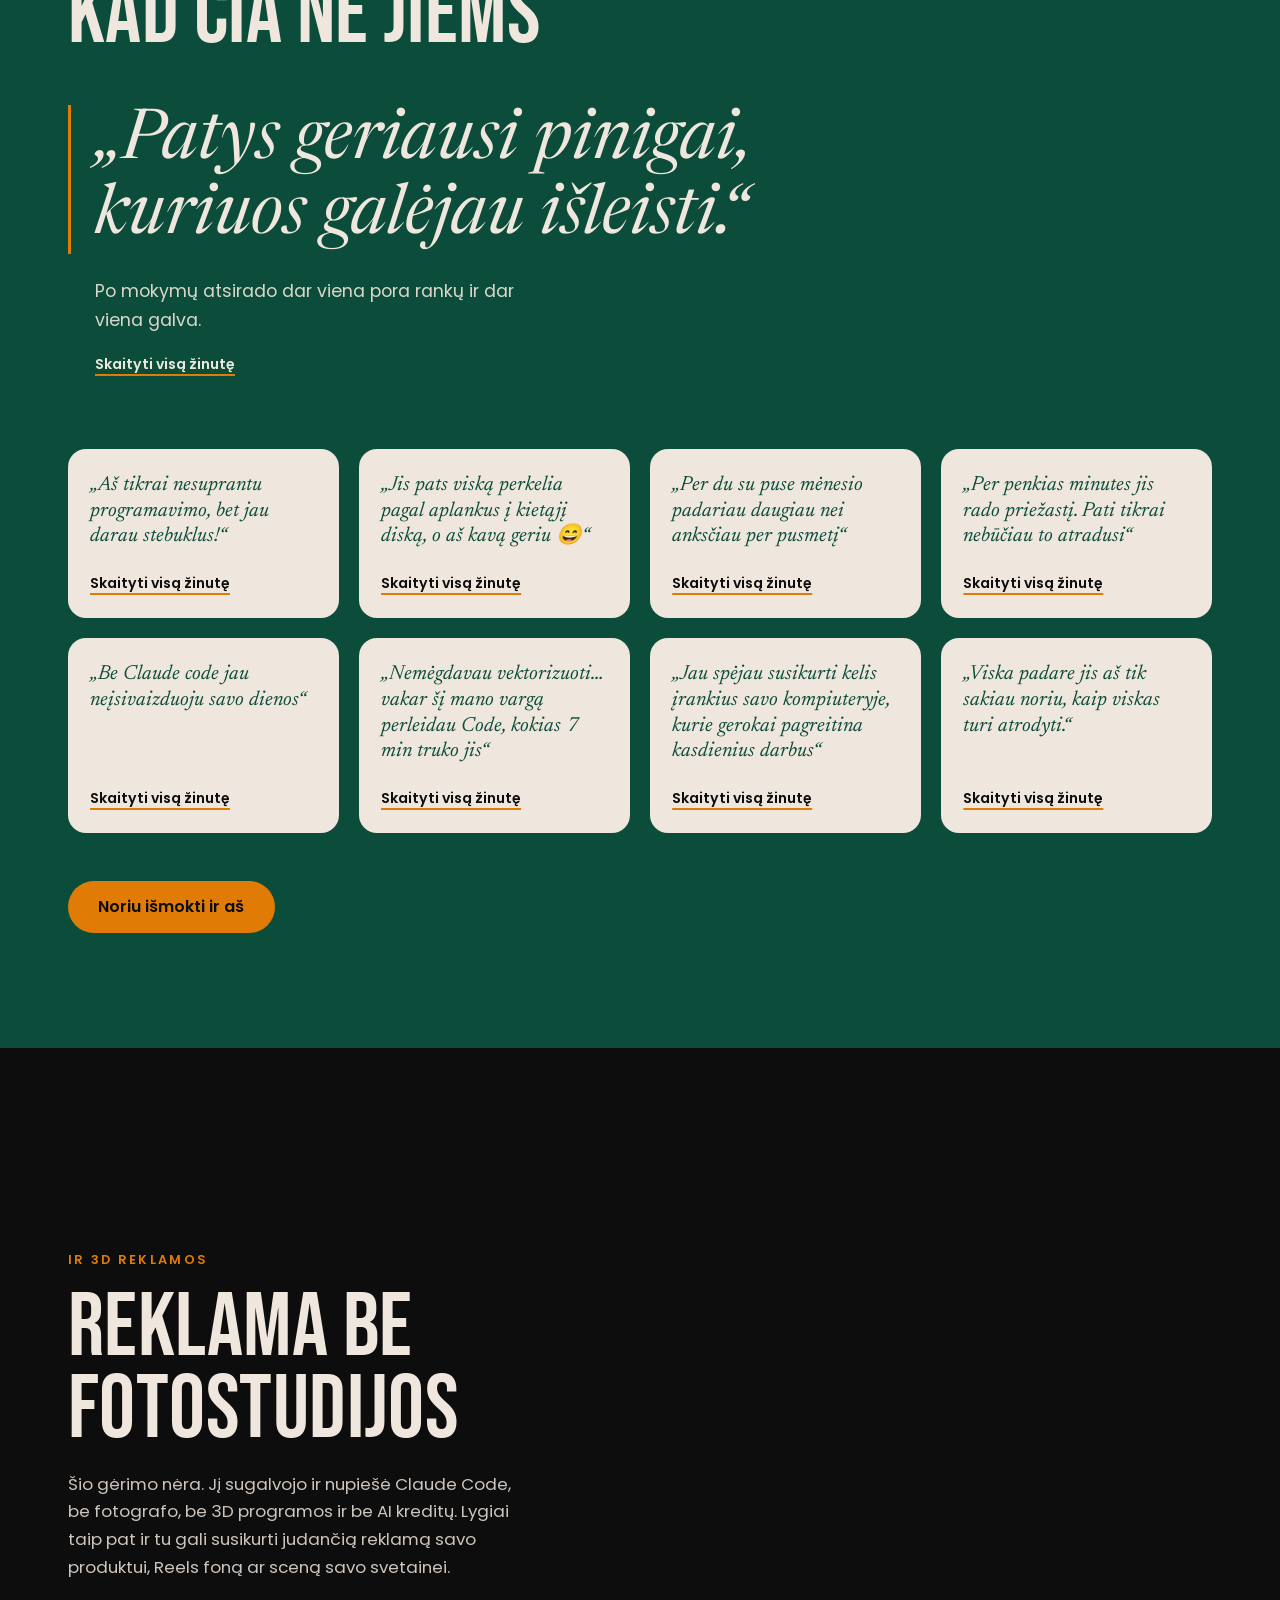
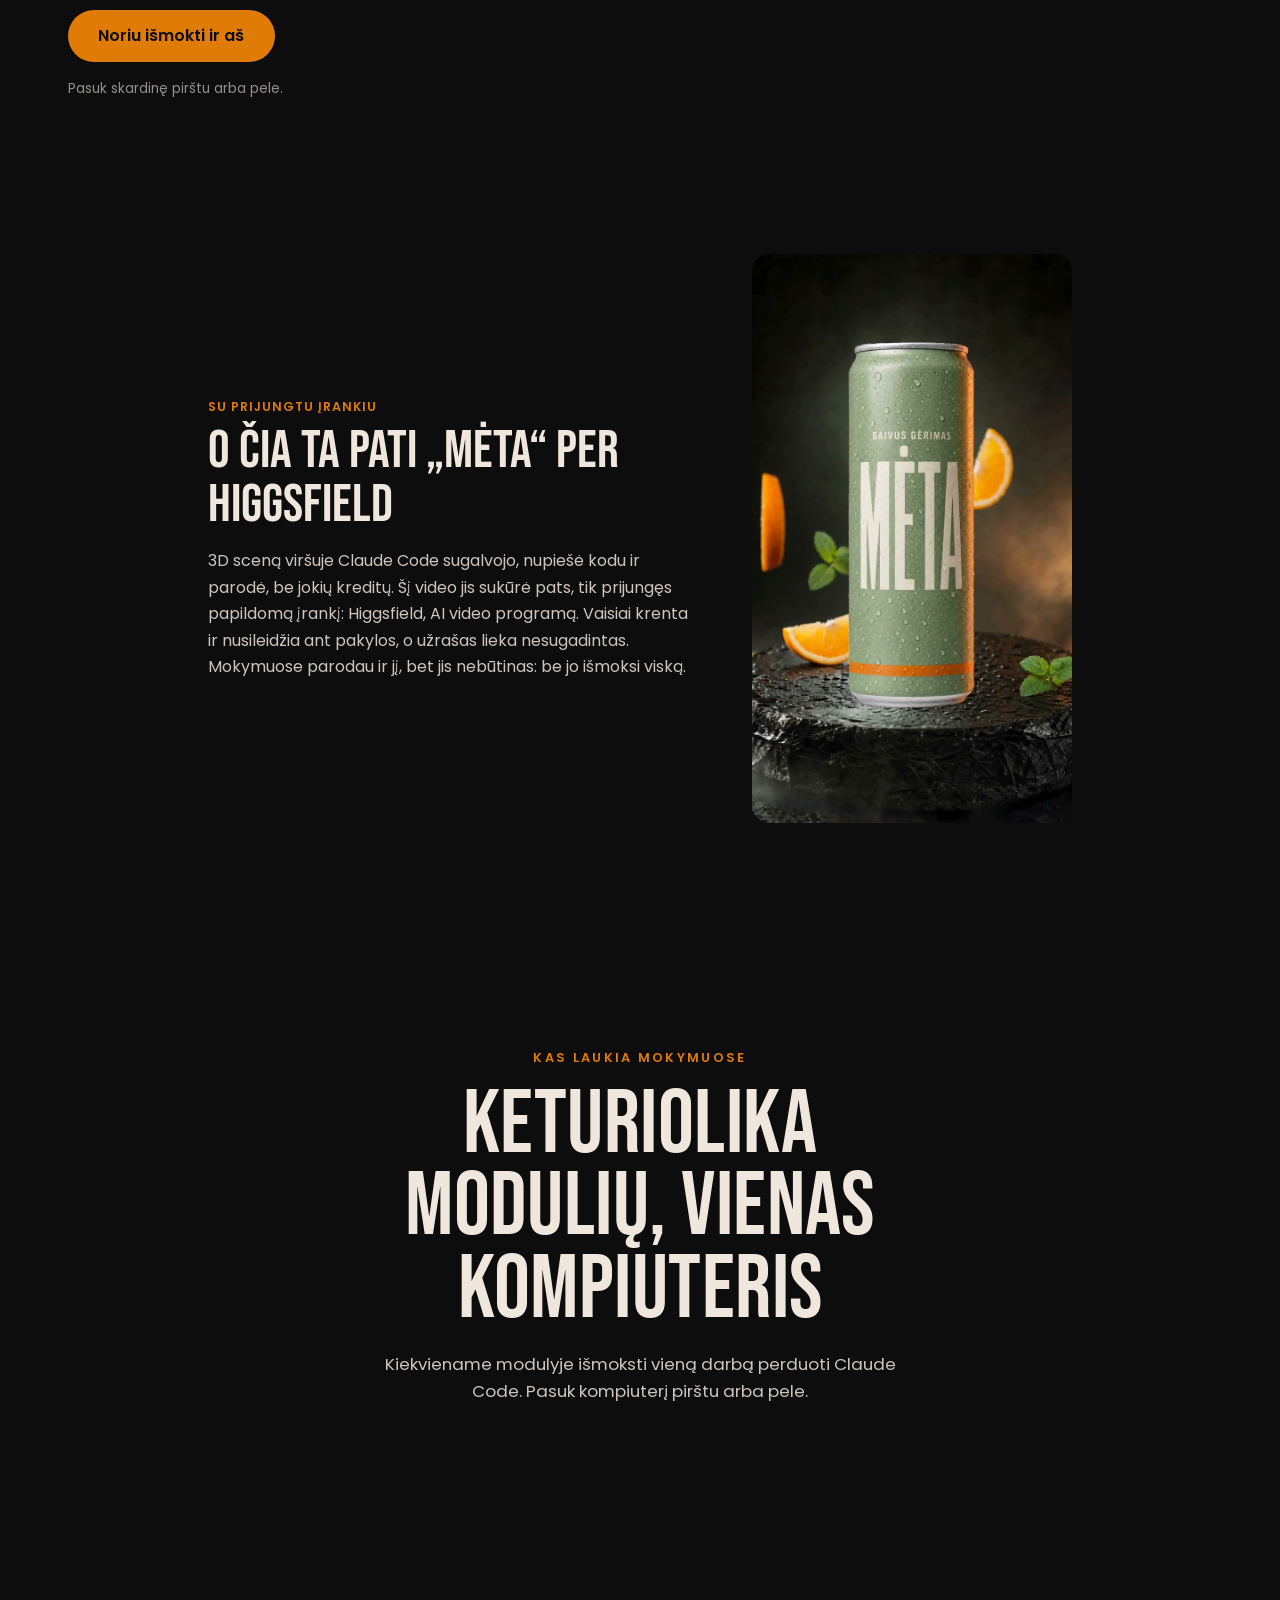
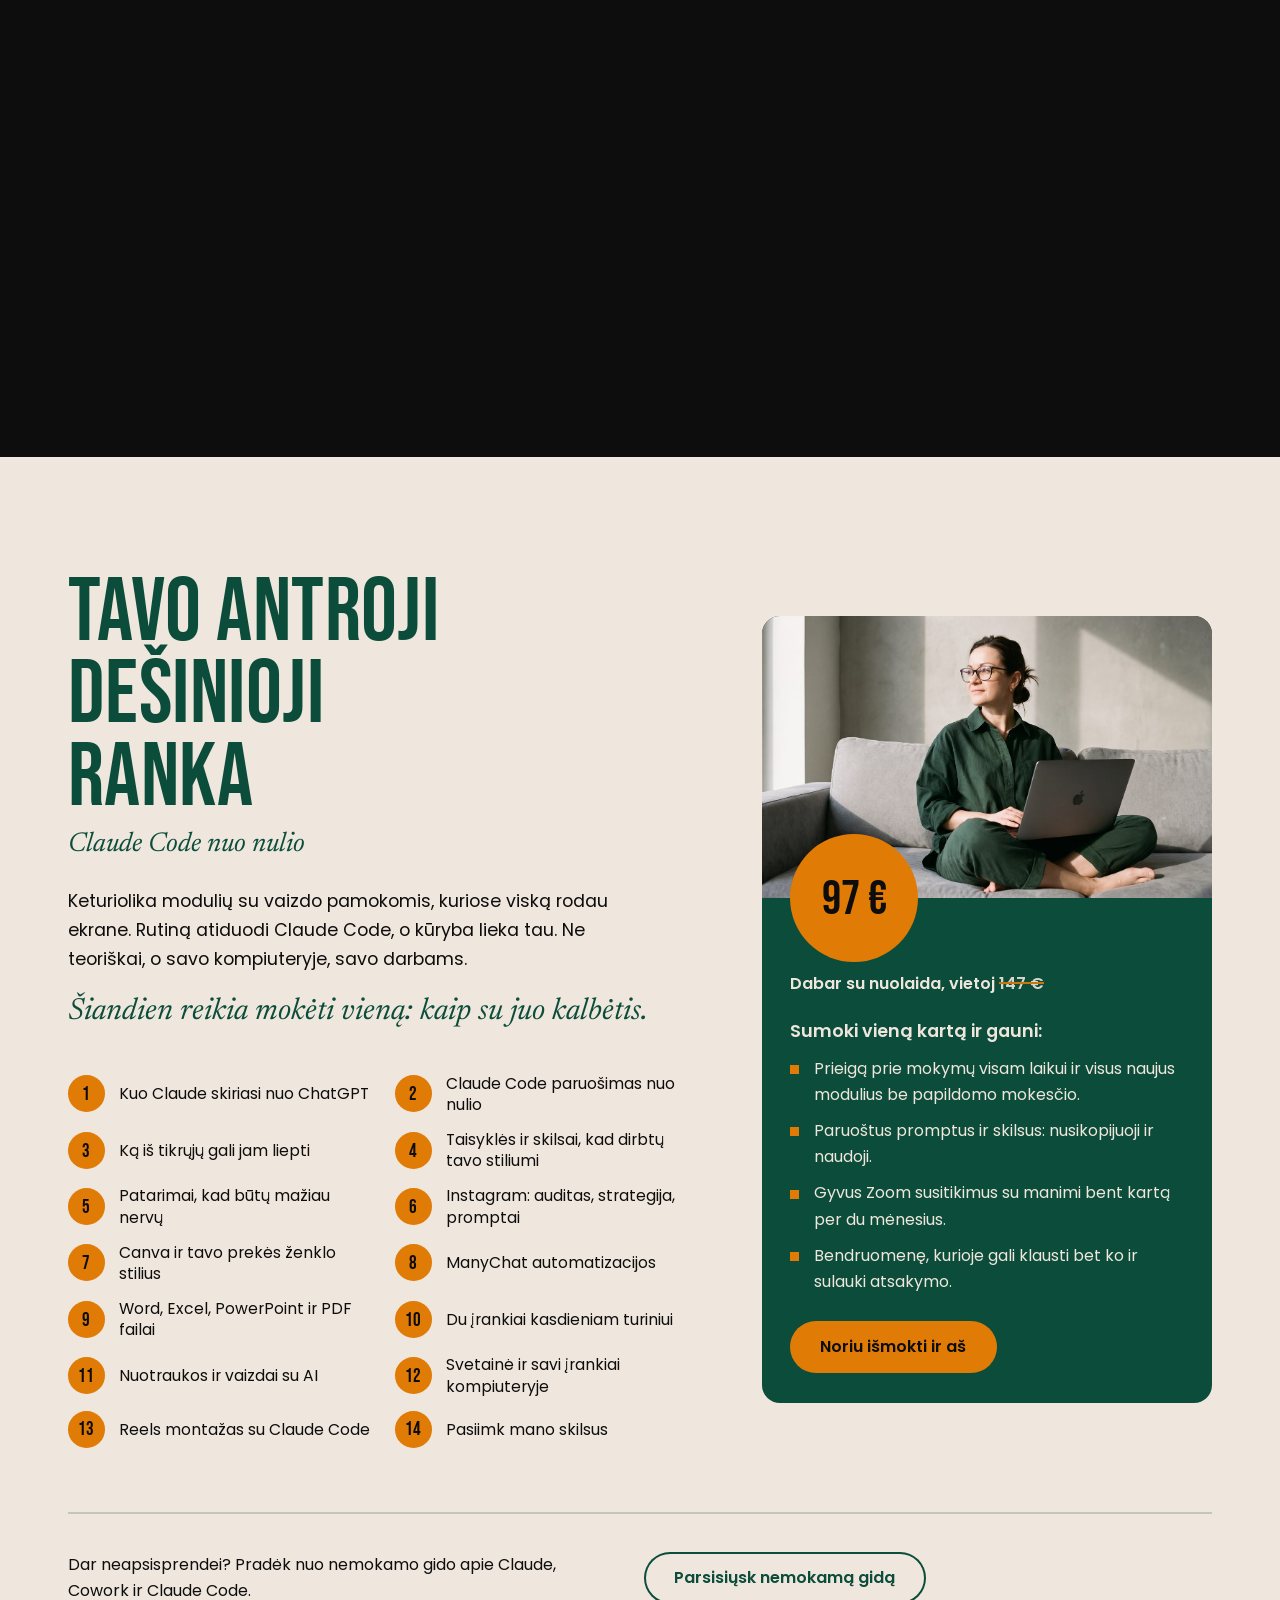
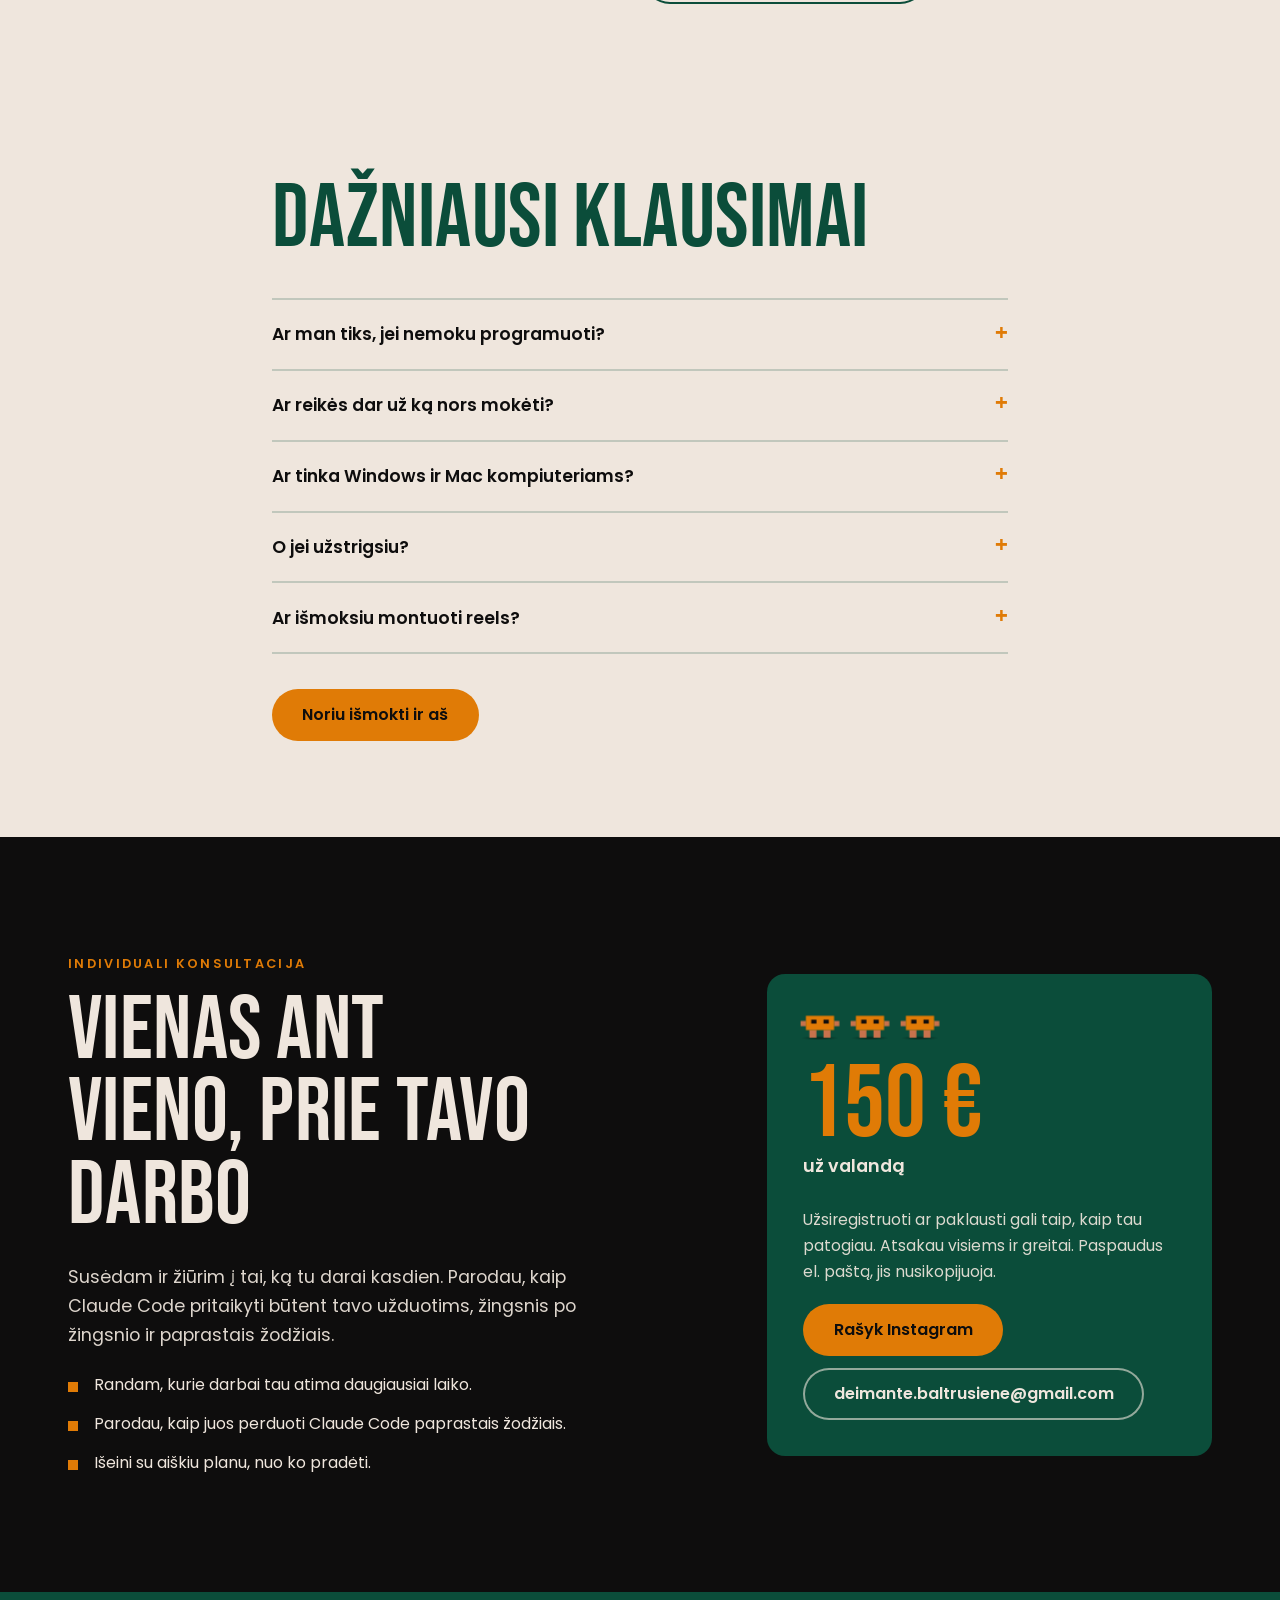
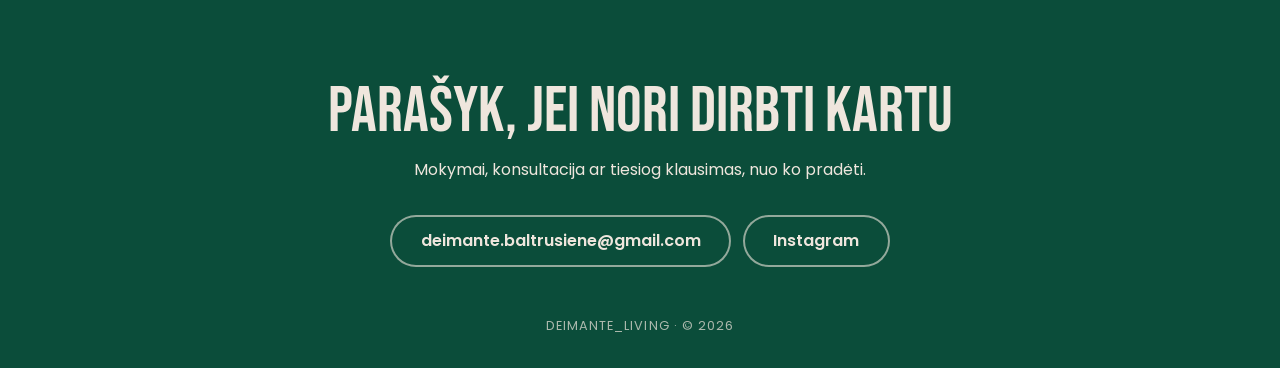
==== commit a5e8f6c5: "Reels skyrius su efektais (prašymas terminale keičia efektą telefone), 14 modulių, kaina su nuolaida" ====
--- a/index.html
+++ b/index.html
@@ -4,15 +4,15 @@
 <meta charset="utf-8">
 <meta name="viewport" content="width=device-width, initial-scale=1">
 <title>Anksčiau reikėjo mokėti viską | @deimante_living</title>
-<meta name="description" content="Sąskaitos, karuselės, automatinės žinutės ir net ši svetainė. Viską padariau su Claude Code: pasakau paprastais žodžiais, ko noriu, o jis padaro.">
+<meta name="description" content="Reels montažas, karuselės, sąskaitos, automatinės žinutės ir net ši svetainė. Viską padariau su Claude Code: pasakau paprastais žodžiais, ko noriu, o jis padaro.">
 <meta name="theme-color" content="#0b4d3a">
 <meta property="og:title" content="Anksčiau reikėjo mokėti viską. Dabar man užtenka vieno įrankio.">
-<meta property="og:description" content="Tikri darbai, padaryti su Claude Code. Mokymai ir individualios konsultacijos. @deimante_living">
+<meta property="og:description" content="Tikri darbai, padaryti su Claude Code: nuo reels montažo iki sąskaitų. Mokymai ir individualios konsultacijos. @deimante_living">
 <meta property="og:image" content="media/portretas.jpg">
 <link rel="preconnect" href="https://fonts.googleapis.com">
 <link rel="preconnect" href="https://fonts.gstatic.com" crossorigin>
 <link href="https://fonts.googleapis.com/css2?family=Bebas+Neue&family=Newsreader:ital,opsz,wght@1,6..72,400&family=Poppins:wght@400;600&display=swap" rel="stylesheet">
-<link rel="stylesheet" href="style.css">
+<link rel="stylesheet" href="style.css?v=2026-11-11e">
 </head>
 <body>
 
@@ -20,6 +20,7 @@
   <a class="juosta__vardas" href="#">DEIMANTE_LIVING</a>
   <nav class="juosta__meniu" aria-label="Pagrindinis meniu">
     <a href="#darbai">Darbai</a>
+    <a href="#reels">Reels</a>
     <a href="#atsiliepimai">Atsiliepimai</a>
     <a href="#mokymai">Mokymai</a>
     <a href="#konsultacija">Konsultacija</a>
@@ -38,7 +39,7 @@
 
     <div class="herojus__turinys">
       <h1 id="antraste" class="herojus__antraste" data-rasyti>Anksčiau reikėjo mokėti viską. Dabar man užtenka vieno įrankio.</h1>
-      <p class="herojus__tekstas">Sąskaitos, karuselės, automatinės žinutės ir net ši svetainė. Pasakau Claude Code paprastais lietuviškais žodžiais, ko noriu, o visa kita jis padaro pats 🫶 Šito išmoksi ir tu, net jei pradedi nuo nulio.</p>
+      <p class="herojus__tekstas">Reels montažas, karuselės, sąskaitos ir net ši svetainė. Pasakau Claude Code paprastais lietuviškais žodžiais, ko noriu, o visa kita jis padaro pats 🫶 Šito išmoksi ir tu, net jei pradedi nuo nulio.</p>
       <a class="mygtukas" href="https://stan.store/deimante_living/p/tavo-antroji-deinioji-ranka" target="_blank" rel="noopener">Noriu išmokti ir aš</a>
     </div>
   </section>
@@ -50,7 +51,7 @@
     </figure>
     <div class="apie__tekstas">
       <p class="mintis">Man nebereikia visko mokėti. Užtenka žinoti, ko noriu.</p>
-      <p class="apie__sakinys">Esu Deimantė Baltrušienė. Turinio kūrėja, mokytoja ir vienintelė savo verslo darbuotoja 😀</p>
+      <p class="apie__sakinys">Esu Deimantė. Turinio kūrėja, mokytoja ir vienintelė savo verslo darbuotoja 😀</p>
       <p class="apie__sakinys"><strong>Anksčiau:</strong> kiekvienam darbui reikėjo daug žinoti ir daug mokėti. Tekstai, dizainas, sąskaitos ir marketingas gulė ant mano galvos, o laiko turėjau tik nuo 9 iki 15 val.</p>
       <p class="apie__sakinys"><strong>Dabar:</strong> paprastais lietuviškais žodžiais pasakau, ko noriu, Claude Code padaro, o aš peržiūriu. Būtent to ir mokau kitus.</p>
     </div>
@@ -71,7 +72,8 @@
           </video>
         </div>
         <h3>Reels montažas</h3>
-        <p>Įmetu nufilmuotą video, o Claude Code sumontuoja: priartinimai, perėjimai, subtitrai, paveikslėliai, nuotraukos ir garsai. Viskas taip, kaip aš noriu.</p>
+        <p>Įmetu nufilmuotą video, o Claude Code sumontuoja: kirpimai, subtitrai, efektai, nuotraukos ir garsai. Viskas taip, kaip aš noriu.</p>
+        <a class="darbas__nuoroda" href="#reels">Išbandyk efektus</a>
       </article>
 
       <article class="darbas darbas--karusele">
@@ -112,6 +114,63 @@
         </div>
         <div class="robotukai" data-robotukai="5" aria-hidden="true"></div>
       </article>
+    </div>
+  </section>
+
+
+  <!-- 2a. Reels montažas: paspaudi prašymą, telefone atsiranda efektas -->
+  <section class="reels" id="reels" aria-labelledby="reels-antraste">
+    <div class="reels__vidus">
+      <div class="reels__tekstas">
+        <p class="zyma">Reels montažas</p>
+        <h2 id="reels-antraste" class="antraste">Pasakai žodžiais. Reels sumontuotas.</h2>
+        <p class="reels__ivadas">Nufilmuoju video telefonu ir parašau, ko noriu. Claude Code iškerpa pauzes, uždeda subtitrus mano šriftu ir prideda efektų. Viskas vyksta mano kompiuteryje, be kreditų. Paspausk bet kurį prašymą ir pažiūrėk.</p>
+      </div>
+
+      <figure class="telefonas">
+        <div class="telefonas__ekranas">
+          <video class="telefonas__video" muted playsinline loop preload="none" poster="media/efektai/01-kabliukas-uz-galvos.jpg" aria-hidden="true"></video>
+          <video class="telefonas__video" muted playsinline loop preload="none" aria-hidden="true"></video>
+        </div>
+        <figcaption class="telefonas__pavadinimas" data-efektas aria-live="polite">Kabliukas už galvos</figcaption>
+      </figure>
+
+      <div class="terminalas">
+        <div class="terminalas__galva" aria-hidden="true"><span>Claude Code</span><span>reels / mano-video.mp4</span></div>
+        <p class="terminalas__ivestis" aria-hidden="true"><span class="terminalas__zenklas">&gt;</span><span data-ivestis>Kabliuką parašyk už mano galvos</span><span class="zymeklis"></span></p>
+        <p class="terminalas__atsakymas" data-atsakymas>✓ Padaryta: kabliukas už galvos.</p>
+        <ul class="terminalas__prasymai" aria-label="Pasirink, ką Claude Code turi padaryti">
+          <li><button type="button" data-efektas-video="00-paprastas-montazas" data-pavadinimas="Paprastas montažas" data-atsakymas="pauzės iškirptos, subtitrai uždėti." aria-pressed="false">Iškirpk pauzes ir uždėk subtitrus</button></li>
+          <li><button type="button" data-efektas-video="01-kabliukas-uz-galvos" data-pavadinimas="Kabliukas už galvos" data-atsakymas="kabliukas už galvos." aria-pressed="true">Kabliuką parašyk už mano galvos</button></li>
+          <li><button type="button" data-efektas-video="04-zurnalo-virselis" data-pavadinimas="Žurnalo viršelis" data-atsakymas="kadras tapo žurnalo viršeliu." aria-pressed="false">Padaryk iš kadro žurnalo viršelį</button></li>
+          <li><button type="button" data-efektas-video="03-sviesa-tik-ant-manes" data-pavadinimas="Šviesa tik ant manęs" data-atsakymas="šviesa liko tik ant tavęs." aria-pressed="false">Palik šviesą tik ant manęs</button></li>
+          <li><button type="button" data-efektas-video="05-kino-juosta" data-pavadinimas="Kino juosta" data-atsakymas="tu kino juostoje." aria-pressed="false">Įdėk mane į kino juostą</button></li>
+          <li><button type="button" data-efektas-video="06-sustojes-kadras-su-rodykle" data-pavadinimas="Sustojęs kadras su rodykle" data-atsakymas="kadras sustoja, rodyklė rodo tave." aria-pressed="false">Sustabdyk kadrą ir parodyk mane rodykle</button></li>
+          <li><button type="button" data-efektas-video="08-reels-aplink-galva" data-pavadinimas="Reels aplink galvą" data-atsakymas="tavo reels skraido aplink galvą." aria-pressed="false">Tegul aplink galvą skraido mano reels</button></li>
+          <li><button type="button" data-efektas-video="10-cekis-su-uzduotimi" data-pavadinimas="Čekis su užduotimi" data-atsakymas="užduotis išspausdinta kaip čekis." aria-pressed="false">Užduotį parodyk kaip čekį</button></li>
+          <li><button type="button" data-efektas-video="13-milziniski-subtitrai" data-pavadinimas="Milžiniški subtitrai" data-atsakymas="subtitrai per visą ekraną." aria-pressed="false">Subtitrus padaryk milžiniškus</button></li>
+          <li><button type="button" data-efektas-video="14-lenteles-su-numeriais" data-pavadinimas="Lentelės su numeriais" data-atsakymas="sąrašas sudėtas į lenteles su numeriais." aria-pressed="false">Išvardink lentelėmis su numeriais</button></li>
+        </ul>
+      </div>
+    </div>
+
+    <div class="reels__budai">
+      <div class="budas">
+        <h3>Paprastas montažas</h3>
+        <p>Kirpimai, subtitrai ir kadras, kuriame veidas visada toje pačioje vietoje. Kasdieniams reels užtenka ir šito.</p>
+      </div>
+      <div class="budas">
+        <h3>Su efektais</h3>
+        <p>Kabliukas už galvos, žurnalo viršelis, kino juosta ir dar daugiau. Prieš montuodamas parodo eskizų lentą, kad galėtum pakomentuoti.</p>
+      </div>
+      <div class="budas">
+        <h3>Instagram Edits programoje</h3>
+        <p>Mac kompiuteryje Claude Code moka valdyti ir pačią Edits programą: sudeda kadrus, subtitrus ir lipdukus ten, kur įprastai darytum rankomis.</p>
+      </div>
+    </div>
+    <div class="reels__kvietimas">
+      <p>Reels montažą žingsnis po žingsnio rodau 13 modulyje.</p>
+      <a class="mygtukas" href="https://stan.store/deimante_living/p/tavo-antroji-deinioji-ranka" target="_blank" rel="noopener">Noriu išmokti ir aš</a>
     </div>
   </section>
 
@@ -132,8 +191,8 @@
           <button class="atsiliepimas__atidaryti" type="button" data-zinute="media/atsiliepimai/a09.webp" data-w="720" data-h="1095">Skaityti visą žinutę</button>
         </figure>
         <figure class="atsiliepimas">
-          <blockquote class="mintis">„Iš pirmos karuselės, kurią kūriau su Claude, ji man uždirbo 1500 €“</blockquote>
-          <button class="atsiliepimas__atidaryti" type="button" data-zinute="media/atsiliepimai/a01.webp" data-w="720" data-h="831">Skaityti visą žinutę</button>
+          <blockquote class="mintis">„Jis pats viską perkelia pagal aplankus į kietąjį diską, o aš kavą geriu 😄“</blockquote>
+          <button class="atsiliepimas__atidaryti" type="button" data-zinute="media/atsiliepimai/a12.webp" data-w="720" data-h="248">Skaityti visą žinutę</button>
         </figure>
         <figure class="atsiliepimas">
           <blockquote class="mintis">„Per du su puse mėnesio padariau daugiau nei anksčiau per pusmetį“</blockquote>
@@ -203,13 +262,13 @@
   <section class="scena" aria-labelledby="scena-antraste">
     <div class="scena__tekstas">
       <p class="zyma">Kas laukia mokymuose</p>
-      <h2 id="scena-antraste" class="antraste">Trylika modulių, vienas kompiuteris</h2>
+      <h2 id="scena-antraste" class="antraste">Keturiolika modulių, vienas kompiuteris</h2>
       <p class="scena__sakinys">Kiekviename modulyje išmoksti vieną darbą perduoti Claude Code. Pasuk kompiuterį pirštu arba pele.</p>
     </div>
-    <div class="scena__langas" data-scena="3d/kompiuteris.html" data-pavadinimas="Kompiuteris, iš kurio išskrenda trylika mokymų modulių">
+    <div class="scena__langas" data-scena="3d/kompiuteris.html" data-pavadinimas="Kompiuteris, iš kurio išskrenda keturiolika mokymų modulių">
       <picture>
         <source media="(max-aspect-ratio: 1/1)" srcset="media/kompiuteris-stati.jpg">
-        <img src="media/kompiuteris.jpg" width="1600" height="1000" alt="Atidarytas kompiuteris, aplink jį sukasi trylika mokymų modulių kortelių" loading="lazy">
+        <img src="media/kompiuteris.jpg" width="1600" height="1000" alt="Atidarytas kompiuteris, aplink jį sukasi mokymų modulių kortelės" loading="lazy">
       </picture>
     </div>
   </section>
@@ -218,23 +277,25 @@
   <section class="mokymai" id="mokymai" aria-labelledby="mokymai-antraste">
     <div class="mokymai__kaire">
       <h2 id="mokymai-antraste" class="antraste">Tavo antroji dešinioji ranka</h2>
-      <p class="mokymai__ivadas">Trylika modulių, po kurių įvaldysi vieną iš galingiausių AI įrankių, kokie šiandien yra. Ne teoriškai, o savo kompiuteryje, savo darbams.</p>
+      <p class="mokymai__poantraste">Claude Code nuo nulio</p>
+      <p class="mokymai__ivadas">Keturiolika modulių su vaizdo pamokomis, kuriose viską rodau ekrane. Rutiną atiduodi Claude Code, o kūryba lieka tau. Ne teoriškai, o savo kompiuteryje, savo darbams.</p>
       <p class="mintis">Šiandien reikia mokėti vieną: kaip su juo kalbėtis.</p>
 
       <ol class="moduliai">
-        <li>Pažintis su Claude</li>
-        <li>Paruošimas su Visual Studio Code</li>
-        <li>Kaip įdarbinti Claude Code</li>
-        <li>Taisyklės ir įgūdžiai</li>
-        <li>Praktiniai patarimai</li>
-        <li>Instagram prijungimas</li>
-        <li>Canva įgūdis</li>
-        <li>Automatizacijos</li>
-        <li>Word, Excel, PowerPoint ir PDF</li>
-        <li>Turinio kūrėjams</li>
-        <li>Vizualai su AI</li>
-        <li>Savos svetainės ir įrankiai</li>
-        <li>Reels montažas</li>
+        <li>Kuo Claude skiriasi nuo ChatGPT</li>
+        <li>Claude Code paruošimas nuo nulio</li>
+        <li>Ką iš tikrųjų gali jam liepti</li>
+        <li>Taisyklės ir skilsai, kad dirbtų tavo stiliumi</li>
+        <li>Patarimai, kad būtų mažiau nervų</li>
+        <li>Instagram: auditas, strategija, promptai</li>
+        <li>Canva ir tavo prekės ženklo stilius</li>
+        <li>ManyChat automatizacijos</li>
+        <li>Word, Excel, PowerPoint ir PDF failai</li>
+        <li>Du įrankiai kasdieniam turiniui</li>
+        <li>Nuotraukos ir vaizdai su AI</li>
+        <li>Svetainė ir savi įrankiai kompiuteryje</li>
+        <li>Reels montažas su Claude Code</li>
+        <li>Pasiimk mano skilsus</li>
       </ol>
     </div>
 
@@ -242,11 +303,13 @@
       <img class="kaina__foto" src="media/mokymai.jpg" width="1400" height="781" alt="Deimantė ant sofos su kompiuteriu" loading="lazy">
       <div class="kaina__vidus">
         <p class="kaina__suma">97 €</p>
+        <p class="kaina__nuolaida">Dabar su nuolaida, vietoj <s>147 €</s></p>
         <p class="kaina__prieiga">Sumoki vieną kartą ir gauni:</p>
         <ul class="kaina__gauni">
-          <li>Prieigą visam laikui, su visais moduliais, kurie atsiras vėliau.</li>
-          <li>Bendruomenę, kurioje gali klausti bet kada ir visada sulauki atsakymo.</li>
-          <li>Viską lietuviškai, žmogui, kuris pradeda nuo nulio.</li>
+          <li>Prieigą prie mokymų visam laikui ir visus naujus modulius be papildomo mokesčio.</li>
+          <li>Paruoštus promptus ir skilsus: nusikopijuoji ir naudoji.</li>
+          <li>Gyvus Zoom susitikimus su manimi bent kartą per du mėnesius.</li>
+          <li>Bendruomenę, kurioje gali klausti bet ko ir sulauki atsakymo.</li>
         </ul>
         <a class="mygtukas" href="https://stan.store/deimante_living/p/tavo-antroji-deinioji-ranka" target="_blank" rel="noopener">Noriu išmokti ir aš</a>
       </div>
@@ -263,12 +326,12 @@
     <div class="duk__vidus">
       <h2 id="duk-antraste" class="antraste">Dažniausi klausimai</h2>
       <details class="duk__klausimas">
-        <summary>Ar man tiks, jei visai nesu techninis žmogus?</summary>
-        <p>Taip. Mokymai lietuviškai ir pradedami nuo nulio. Su Claude Code kalbi paprastais žodžiais, kodo rašyti nereikia. Vienas atsiliepimas taip ir prasideda: „Aš tikrai nesuprantu programavimo, bet jau darau stebuklus!“</p>
+        <summary>Ar man tiks, jei nemoku programuoti?</summary>
+        <p>Taip. Programuoti mokėti nereikia. Mokymai lietuviškai ir pradedami nuo nulio, o su Claude Code kalbi paprastais žodžiais. Vienas atsiliepimas taip ir prasideda: „Aš tikrai nesuprantu programavimo, bet jau darau stebuklus!“</p>
       </details>
       <details class="duk__klausimas">
         <summary>Ar reikės dar už ką nors mokėti?</summary>
-        <p>Claude Code veikia su mokama Claude prenumerata, ją moki tiesiai Claude. Daugiau nieko pirkti nereikia. Higgsfield ir kiti AI vaizdo įrankiai yra papildomi, tik jei norėsi.</p>
+        <p>Claude Code veikia su mokama Claude prenumerata, ir užtenka pigiausio plano už 22 € per mėnesį. Ją moki tiesiai Claude, daugiau nieko pirkti nereikia. Higgsfield ir kiti AI vaizdo įrankiai yra papildomi, tik jei norėsi.</p>
       </details>
       <details class="duk__klausimas">
         <summary>Ar tinka Windows ir Mac kompiuteriams?</summary>
@@ -276,7 +339,11 @@
       </details>
       <details class="duk__klausimas">
         <summary>O jei užstrigsiu?</summary>
-        <p>Rašai bendruomenėje bet kada ir visada sulauki atsakymo. Prieiga lieka visam laikui, todėl gali grįžti prie bet kurio modulio.</p>
+        <p>Rašai bendruomenėje bet kada ir sulauki atsakymo. Didesnius klausimus aptariame gyvai per Zoom. Prieiga prie mokymų lieka visam laikui, todėl gali grįžti prie bet kurio modulio.</p>
+      </details>
+      <details class="duk__klausimas">
+        <summary>Ar išmoksiu montuoti reels?</summary>
+        <p>Taip, tam skirtas visas 13 modulis. Claude Code iš tavo telefono video iškerpa pauzes, uždeda subtitrus tavo šriftu ir, jei nori, prideda efektų. Viskas vyksta tavo kompiuteryje, kreditų nereikia.</p>
       </details>
       <a class="mygtukas" href="https://stan.store/deimante_living/p/tavo-antroji-deinioji-ranka" target="_blank" rel="noopener">Noriu išmokti ir aš</a>
     </div>
@@ -288,7 +355,7 @@
       <div class="konsultacija__tekstas">
         <p class="zyma">Individuali konsultacija</p>
         <h2 id="konsultacija-antraste" class="antraste">Vienas ant vieno, prie tavo darbo</h2>
-        <p class="konsultacija__ivadas">Susėdam ir žiūrim į tai, ką tu darai kasdien. Parodau, kaip Claude Code pritaikyti būtent tavo užduotims, žingsnis po žingsnio ir be techninio žargono.</p>
+        <p class="konsultacija__ivadas">Susėdam ir žiūrim į tai, ką tu darai kasdien. Parodau, kaip Claude Code pritaikyti būtent tavo užduotims, žingsnis po žingsnio ir paprastais žodžiais.</p>
         <ul class="konsultacija__sarasas">
           <li>Randam, kurie darbai tau atima daugiausiai laiko.</li>
           <li>Parodau, kaip juos perduoti Claude Code paprastais žodžiais.</li>
@@ -318,7 +385,7 @@
       <button class="mygtukas mygtukas--sviesus" type="button" data-kopijuoti="deimante.baltrusiene@gmail.com">deimante.baltrusiene@gmail.com</button>
       <a class="mygtukas mygtukas--sviesus" href="https://www.instagram.com/deimante_living/" target="_blank" rel="noopener">Instagram</a>
     </div>
-    <p class="apacia__parasas">DEIMANTE_LIVING · © 2026 Deimantė Baltrušienė</p>
+    <p class="apacia__parasas">DEIMANTE_LIVING · © 2026</p>
   </div>
 </footer>
 
@@ -336,6 +403,6 @@
   </span>
 </template>
 
-<script src="main.js"></script>
+<script src="main.js?v=2026-11-11e"></script>
 </body>
 </html>
--- a/style.css
+++ b/style.css
@@ -750,3 +750,184 @@
 @media (max-width: 500px) {
   .darbas--svetaine .bot { width: var(--w, 46px); }
 }
+
+/* ---------- Reels montažas: prašymas terminale → efektas telefone ---------- */
+.darbas__nuoroda {
+  align-self: flex-start;
+  margin: 0.3rem 6px 0;
+  font-weight: 600;
+  font-size: 0.92rem;
+  text-decoration: underline;
+  text-decoration-color: var(--oranzine);
+  text-decoration-thickness: 2px;
+  text-underline-offset: 5px;
+}
+.darbas__nuoroda:hover { color: var(--oranzine); }
+
+.reels { background: var(--juoda); color: var(--kremine); }
+.reels__vidus {
+  display: grid;
+  grid-template-columns: minmax(0, 7fr) minmax(0, 5fr);
+  grid-template-areas: "tekstas telefonas" "terminalas telefonas";
+  align-items: start;
+  column-gap: clamp(2rem, 6vw, 6rem);
+  max-width: var(--plotis);
+  margin: 0 auto;
+  padding: clamp(4rem, 9vw, 7.5rem) var(--krastas) clamp(2.5rem, 5vw, 4rem);
+}
+.reels__tekstas { grid-area: tekstas; }
+.reels .antraste { color: var(--kremine); max-width: 18ch; font-size: clamp(3rem, 6vw, 5.4rem); text-wrap: balance; }
+.reels__ivadas { margin: 1.4rem 0 2rem; max-width: 34rem; font-size: 1.08rem; opacity: 0.9; }
+
+.terminalas {
+  grid-area: terminalas;
+  border-radius: var(--kampas);
+  background: var(--zalia);
+  overflow: hidden;
+  box-shadow: 0 24px 48px -24px rgba(0, 0, 0, 0.6);
+}
+.terminalas__galva {
+  display: flex;
+  justify-content: space-between;
+  gap: 1rem;
+  padding: 0.7rem 1.1rem;
+  font: 600 0.75rem/1.2 var(--tekstas);
+  letter-spacing: 0.06em;
+  text-transform: uppercase;
+  color: rgba(239, 230, 221, 0.7);
+  border-bottom: 1px solid rgba(239, 230, 221, 0.14);
+}
+.terminalas__galva span:last-child { text-transform: none; letter-spacing: 0; font-weight: 400; }
+.terminalas__ivestis {
+  min-height: 3.6rem;
+  padding: 1.1rem 1.1rem 0.2rem 2.25rem;
+  text-indent: -1.15rem;
+  font: 400 clamp(1rem, 1.5vw, 1.18rem)/1.4 ui-monospace, "Cascadia Mono", Consolas, monospace;
+  color: var(--balta);
+}
+.terminalas__zenklas { display: inline-block; width: 1.15rem; text-indent: 0; color: var(--oranzine); font-weight: 700; }
+.terminalas__ivestis .zymeklis { height: 1.05em; width: 0.5em; margin-left: 0.15em; vertical-align: -0.15em; }
+.terminalas__atsakymas {
+  min-height: 1.6rem;
+  padding: 0 1.1rem 1rem 2.25rem;
+  font: 400 0.95rem/1.5 ui-monospace, "Cascadia Mono", Consolas, monospace;
+  color: rgba(239, 230, 221, 0.78);
+  transition: opacity 0.3s;
+}
+.terminalas__atsakymas.dirba { opacity: 0.55; }
+.terminalas__prasymai {
+  list-style: none;
+  margin: 0;
+  padding: 1rem 1.1rem 1.2rem;
+  display: flex;
+  flex-wrap: wrap;
+  gap: 8px;
+  border-top: 1px solid rgba(239, 230, 221, 0.14);
+}
+.terminalas__prasymai button {
+  min-height: 40px;
+  padding: 0.45rem 0.95rem;
+  border: 1px solid rgba(239, 230, 221, 0.28);
+  border-radius: 999px;
+  background: transparent;
+  color: var(--kremine);
+  font: 400 0.9rem/1.3 var(--tekstas);
+  text-align: left;
+  cursor: pointer;
+  transition: border-color 0.2s, background-color 0.2s, color 0.2s;
+}
+.terminalas__prasymai button:hover { border-color: var(--oranzine); }
+.terminalas__prasymai button[aria-pressed="true"] {
+  border-color: var(--oranzine);
+  background: rgba(224, 123, 6, 0.16);
+  color: var(--balta);
+}
+
+.telefonas {
+  grid-area: telefonas;
+  justify-self: center;
+  width: clamp(230px, 25vw, 320px);
+  position: sticky;
+  top: calc(var(--juostos-aukstis) + 2rem);
+}
+.telefonas__ekranas {
+  position: relative;
+  aspect-ratio: 9 / 16;
+  border: 10px solid #1c1b1b;
+  border-radius: 46px;
+  overflow: hidden;
+  background: var(--zalia);
+  box-shadow: 0 30px 60px -20px rgba(0, 0, 0, 0.7), inset 0 0 0 1px rgba(255, 255, 255, 0.06);
+}
+.telefonas__video {
+  position: absolute;
+  inset: 0;
+  width: 100%;
+  height: 100%;
+  object-fit: cover;
+}
+/* Naujas efektas atsiranda nuo apačios, lyg montaže įkirptas kadras */
+.telefonas__video.virsuje { z-index: 1; clip-path: inset(100% 0 0 0); }
+.telefonas__video.virsuje.rodomas {
+  clip-path: inset(0 0 0 0);
+  transition: clip-path 0.7s cubic-bezier(0.16, 1, 0.3, 1);
+}
+.telefonas__pavadinimas {
+  margin-top: 1rem;
+  text-align: center;
+  font: 400 1.5rem/1 var(--antrastes);
+  letter-spacing: 0.03em;
+  color: var(--oranzine);
+}
+
+.reels__budai {
+  display: grid;
+  grid-template-columns: repeat(3, 1fr);
+  gap: clamp(1.5rem, 3vw, 3rem);
+  max-width: var(--plotis);
+  margin: 0 auto;
+  padding: 0 var(--krastas);
+}
+.budas { padding-top: 1.2rem; border-top: 1px solid rgba(239, 230, 221, 0.25); }
+.budas h3 { font: 400 clamp(1.6rem, 2.2vw, 2rem)/1 var(--antrastes); letter-spacing: 0.01em; margin-bottom: 0.6rem; }
+.budas p { font-size: 0.95rem; opacity: 0.85; max-width: 26rem; }
+.reels__kvietimas {
+  display: flex;
+  flex-wrap: wrap;
+  align-items: center;
+  gap: 1rem 2rem;
+  max-width: var(--plotis);
+  margin: 0 auto;
+  padding: clamp(2.5rem, 5vw, 3.5rem) var(--krastas) clamp(4rem, 8vw, 6rem);
+}
+.reels__kvietimas p { font-size: 1.05rem; }
+
+@media (max-width: 860px) {
+  .reels__vidus {
+    grid-template-columns: minmax(0, 1fr);
+    grid-template-areas: "tekstas" "telefonas" "terminalas";
+  }
+  .telefonas { position: static; width: min(52vw, 230px); margin-bottom: 1.2rem; }
+  .telefonas__ekranas { border-width: 7px; border-radius: 34px; }
+  .telefonas__pavadinimas { margin-top: 0.7rem; font-size: 1.3rem; }
+  .terminalas__prasymai { flex-wrap: nowrap; overflow-x: auto; scroll-snap-type: x proximity; scrollbar-width: thin; }
+  .terminalas__prasymai li { flex: none; scroll-snap-align: start; }
+  .terminalas__prasymai button { white-space: nowrap; }
+  .reels__budai { grid-template-columns: 1fr; }
+}
+@media (max-width: 700px) {
+  .reels__kvietimas .mygtukas { width: 100%; }
+  .terminalas__galva span:last-child { display: none; }
+}
+@media (prefers-reduced-motion: reduce) {
+  .telefonas__video.virsuje.rodomas { transition: none; }
+}
+
+/* Kaina su nuolaida ir mokymų poantraštė */
+.kaina__nuolaida { margin: -0.4rem 0 1.2rem; font-weight: 600; color: var(--kremine); }
+.kaina__nuolaida s { opacity: 0.9; text-decoration-color: var(--oranzine); text-decoration-thickness: 2px; }
+.mokymai__poantraste {
+  margin-top: 0.6rem;
+  font: italic 400 clamp(1.3rem, 2.2vw, 1.7rem)/1.2 var(--mintis);
+  color: var(--zalia);
+}
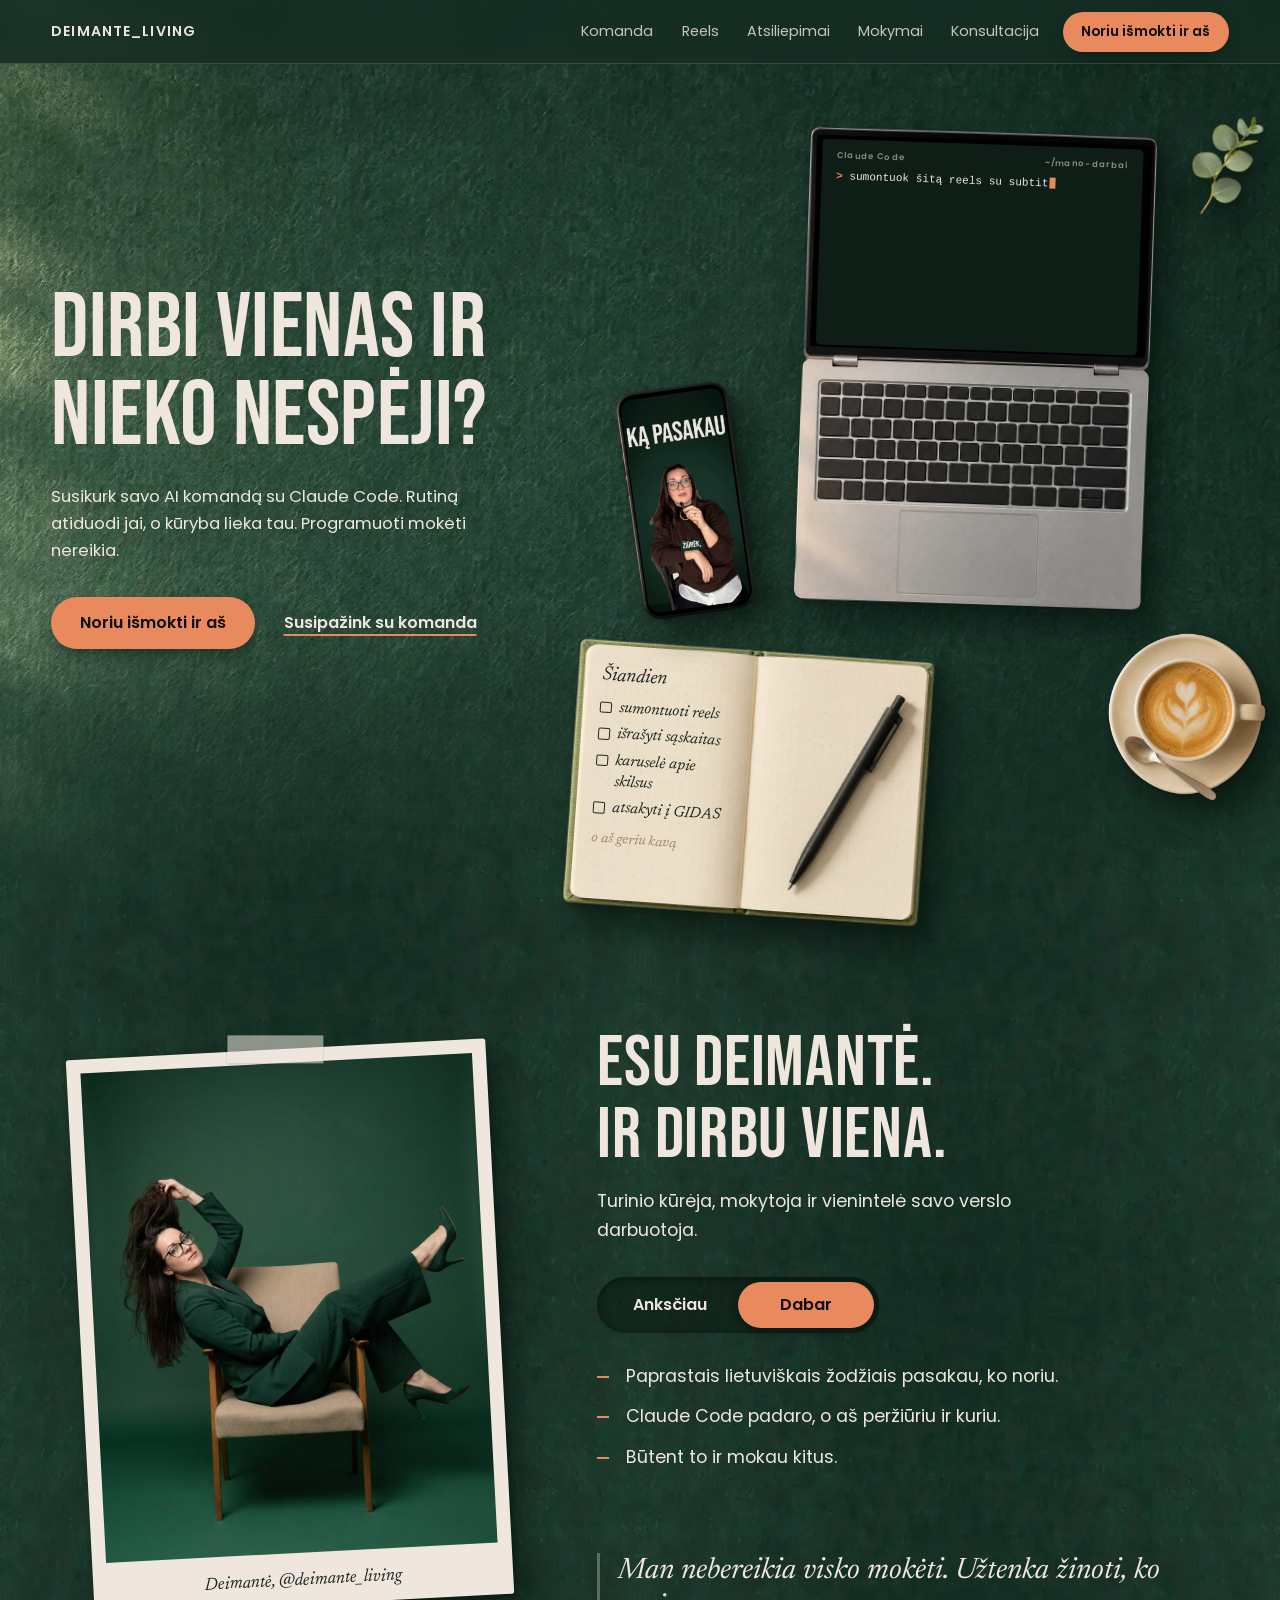
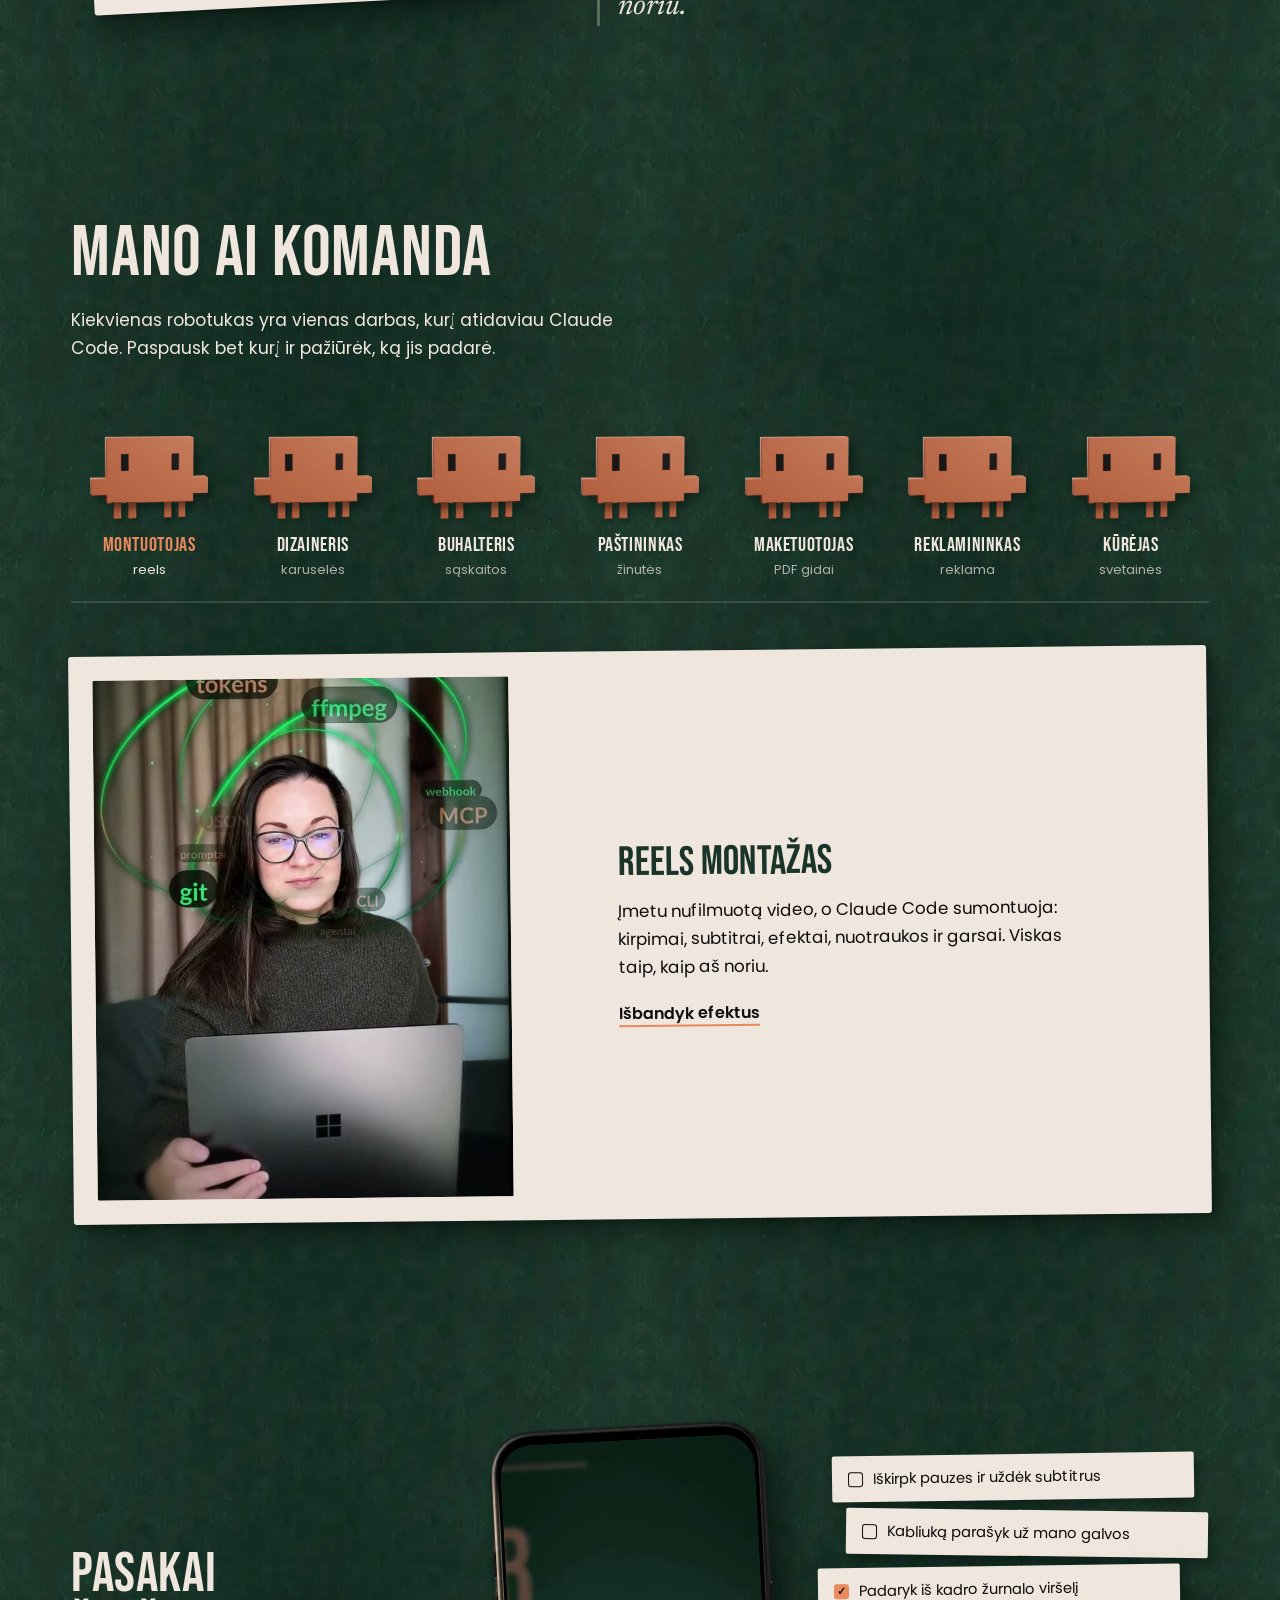
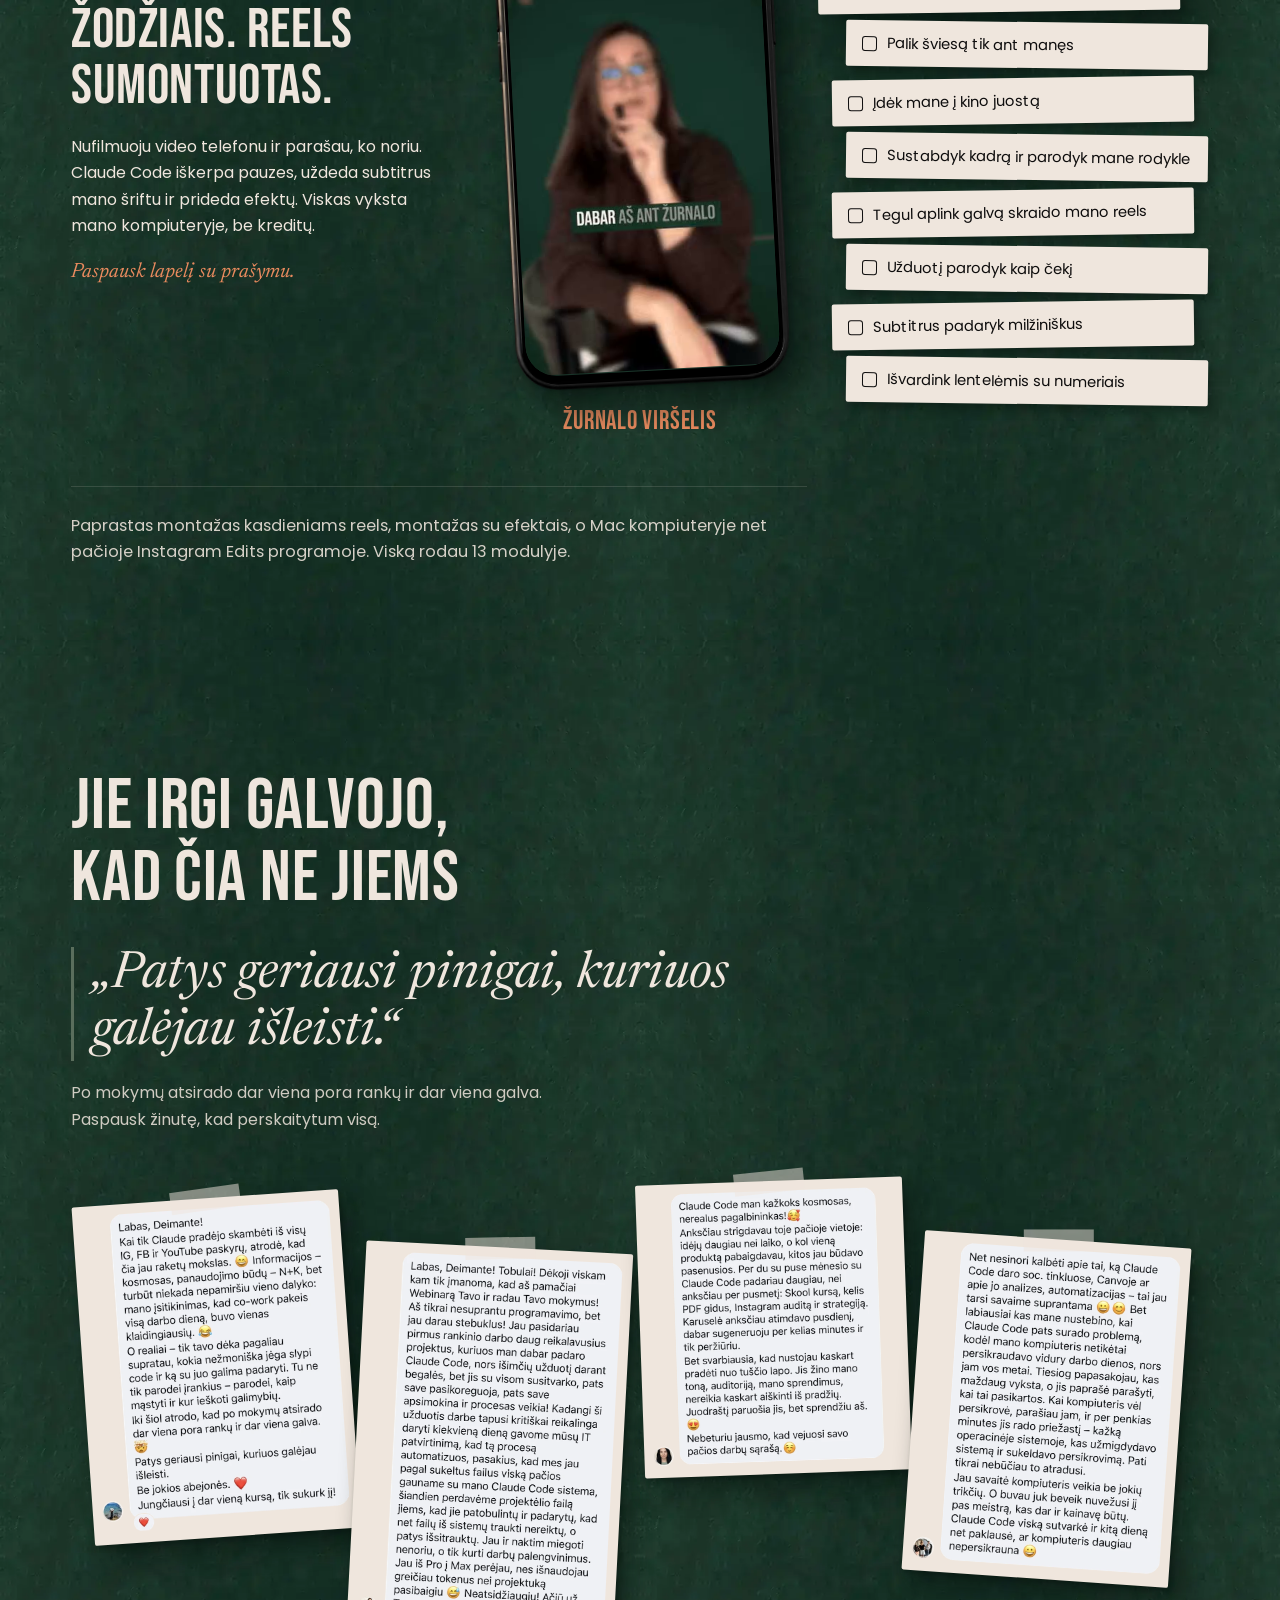
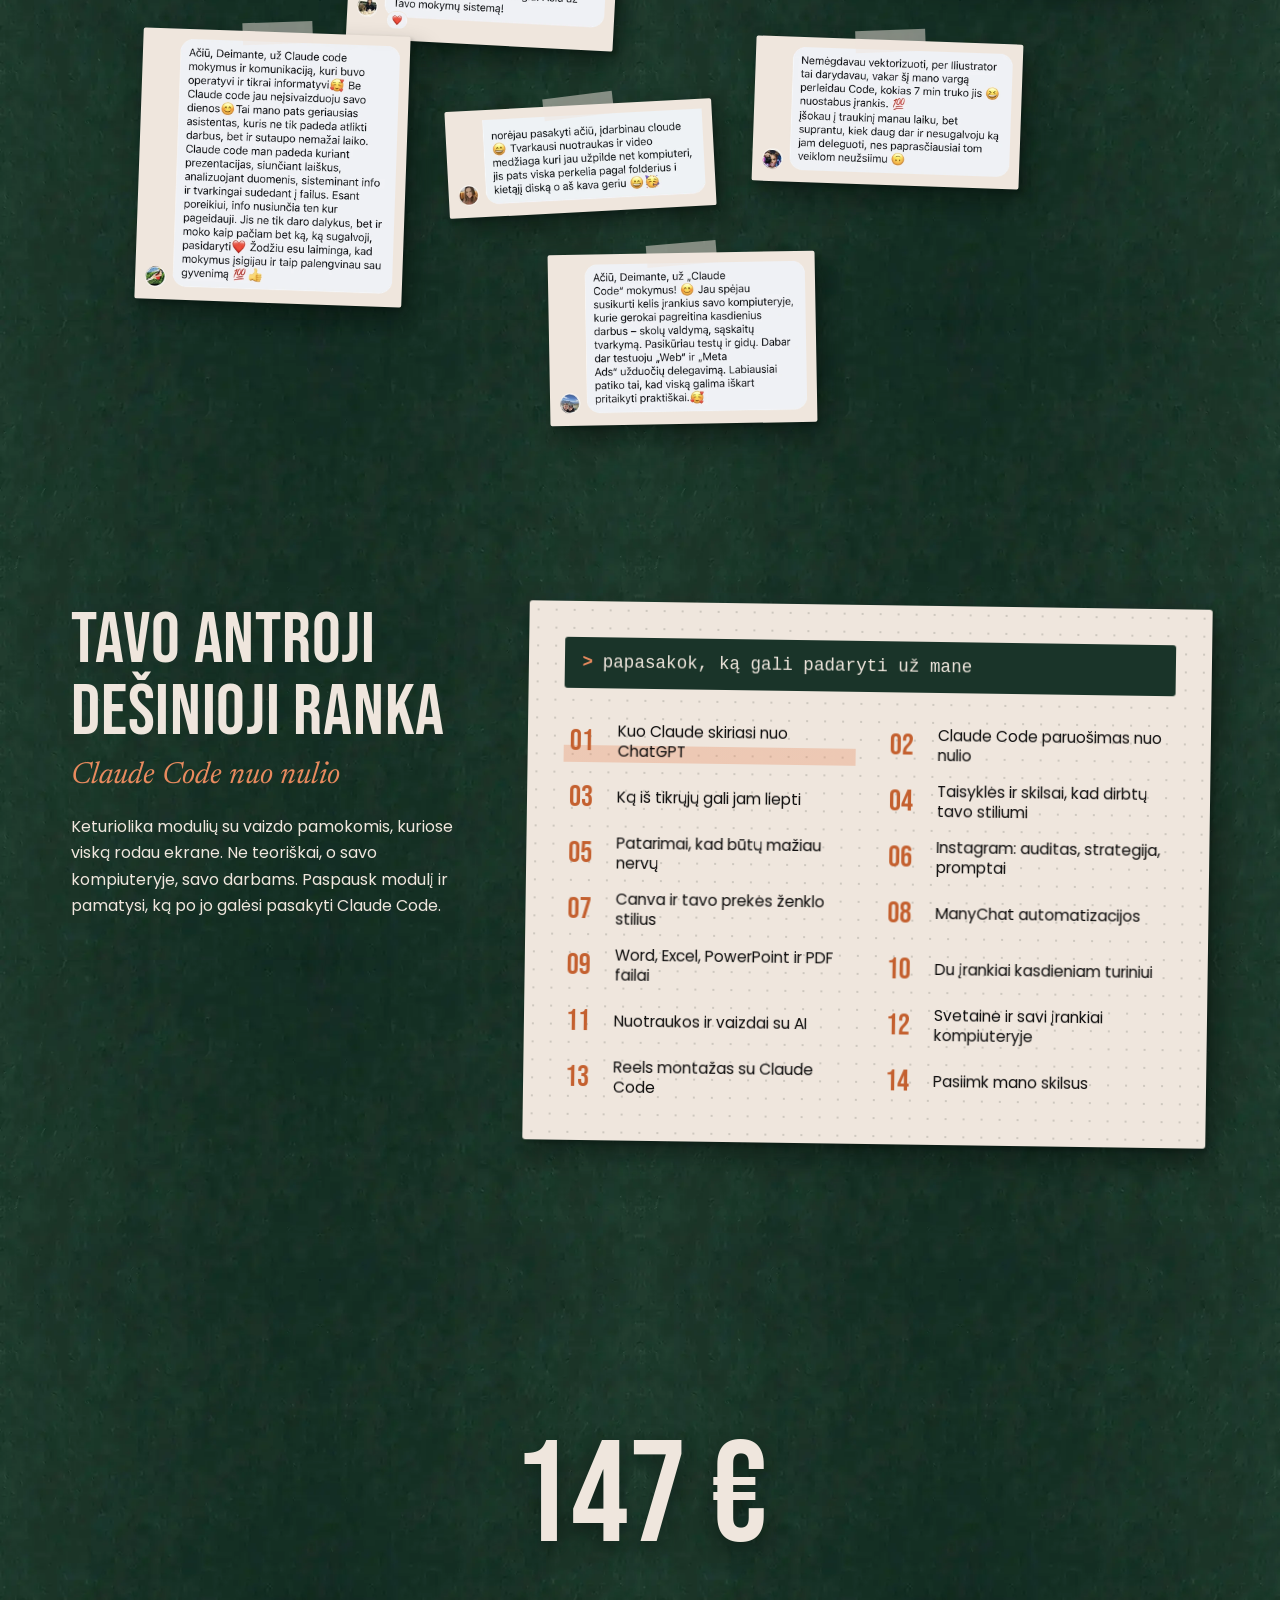
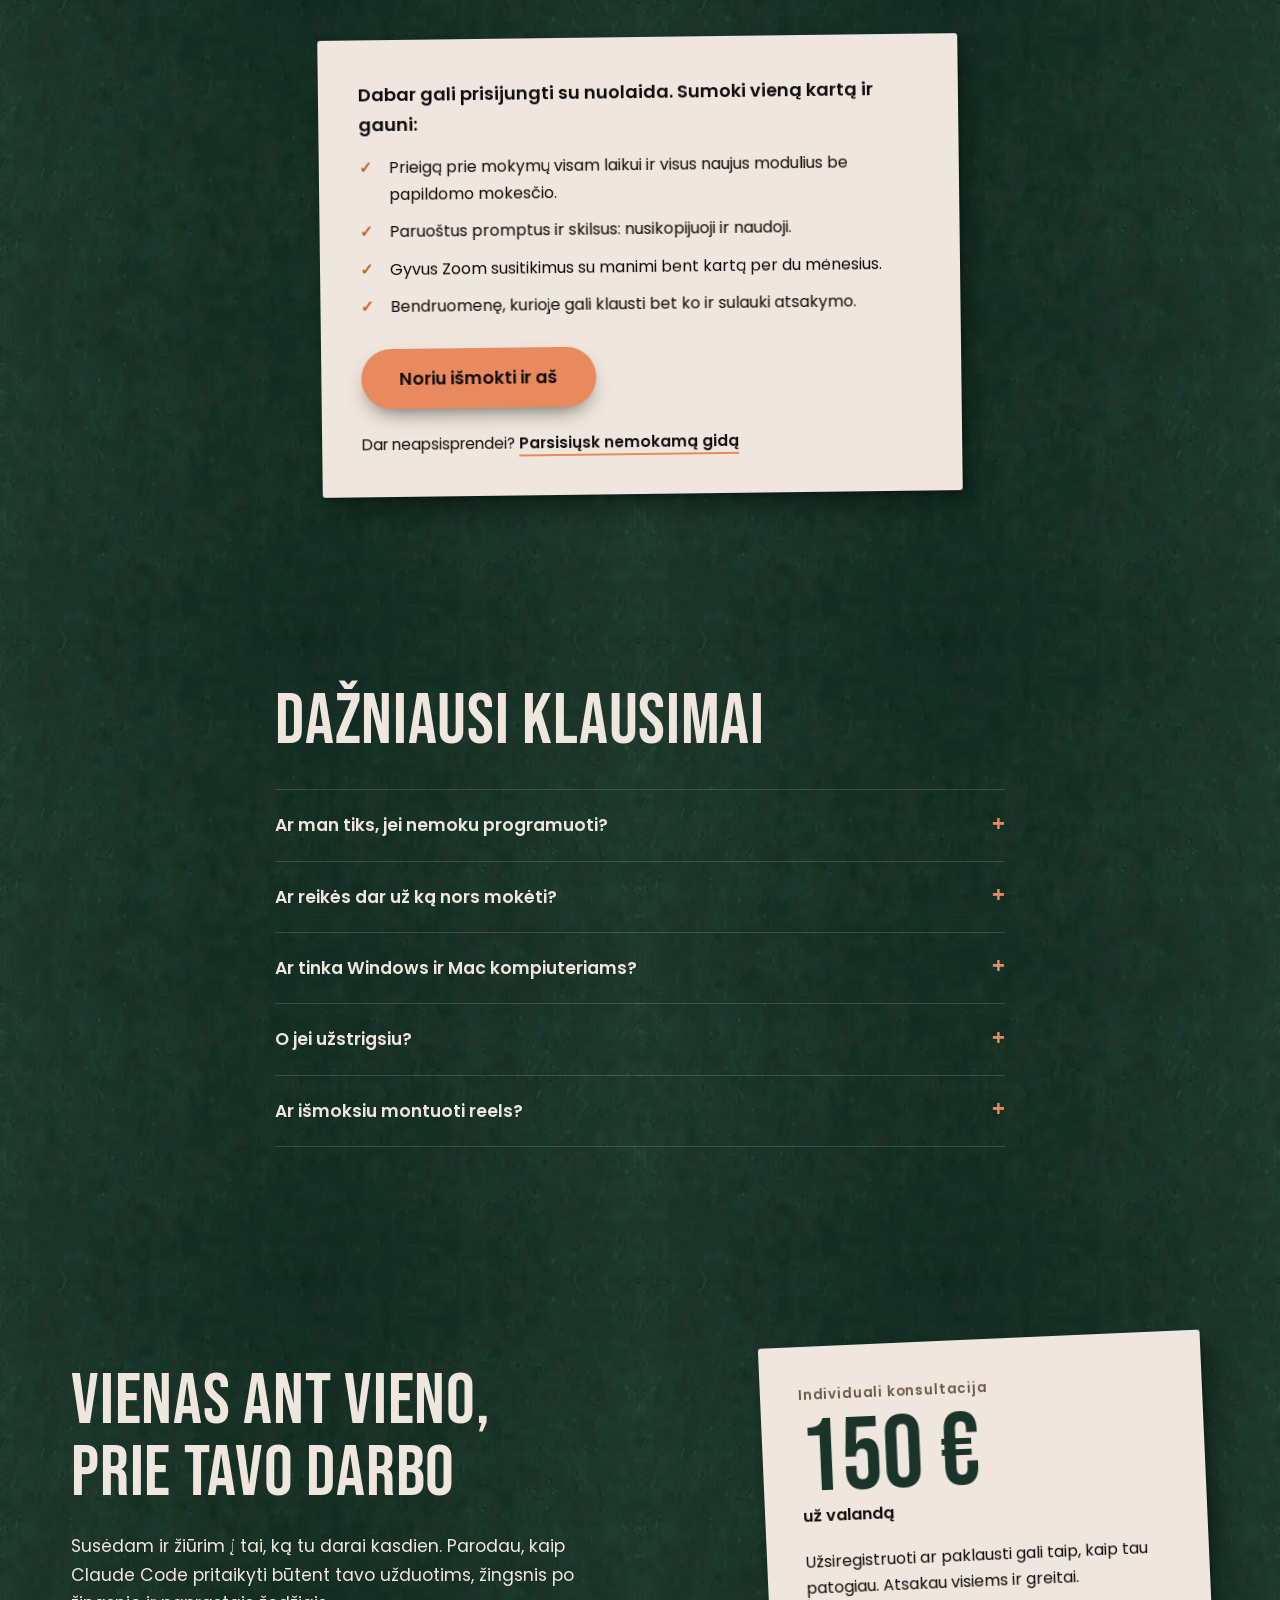
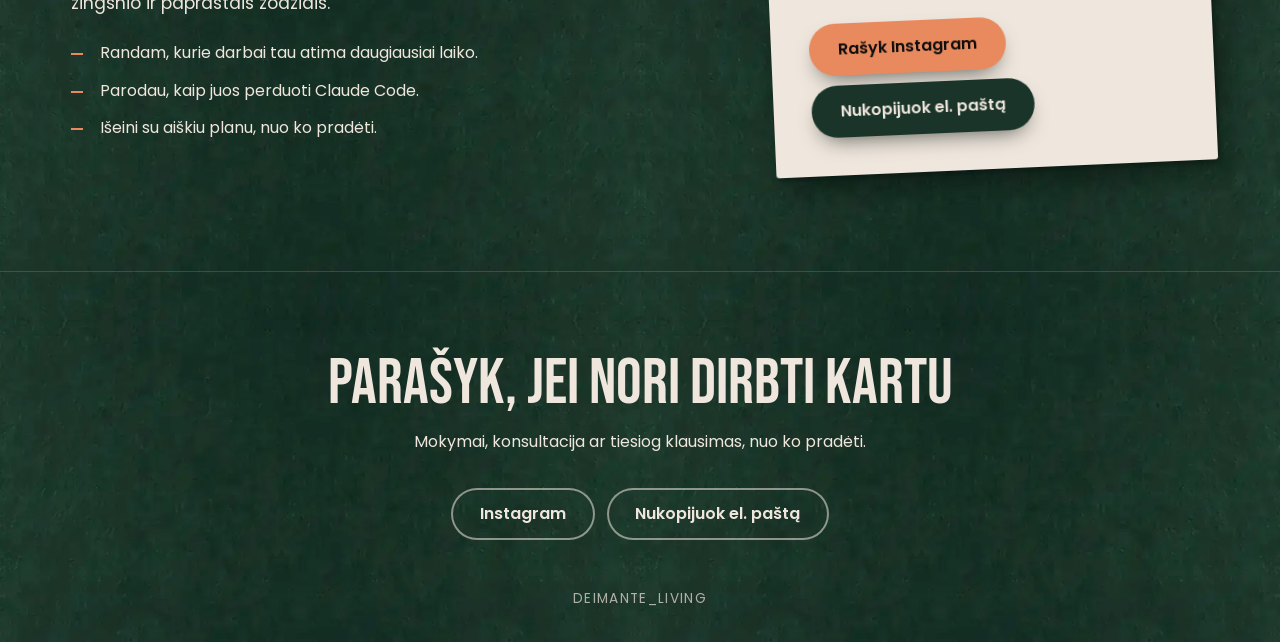
==== commit 7cb45718: "Nauja svetainė: darbo stalas iš viršaus (W5), robotukų komanda, terminalas kompiuteryje, kainos scen" ====
--- a/index.html
+++ b/index.html
@@ -3,23 +3,33 @@
 <head>
 <meta charset="utf-8">
 <meta name="viewport" content="width=device-width, initial-scale=1">
-<title>Anksčiau reikėjo mokėti viską | @deimante_living</title>
-<meta name="description" content="Reels montažas, karuselės, sąskaitos, automatinės žinutės ir net ši svetainė. Viską padariau su Claude Code: pasakau paprastais žodžiais, ko noriu, o jis padaro.">
-<meta name="theme-color" content="#0b4d3a">
-<meta property="og:title" content="Anksčiau reikėjo mokėti viską. Dabar man užtenka vieno įrankio.">
-<meta property="og:description" content="Tikri darbai, padaryti su Claude Code: nuo reels montažo iki sąskaitų. Mokymai ir individualios konsultacijos. @deimante_living">
+<title>Dirbi vienas ir nieko nespėji? | @deimante_living</title>
+<meta name="description" content="Susikurk savo AI komandą su Claude Code. Rutiną atiduodi jai, kūryba lieka tau. Mokymai lietuviškai, nuo nulio, programuoti mokėti nereikia.">
+<meta name="theme-color" content="#1a3429">
+<meta property="og:title" content="Dirbi vienas ir nieko nespėji? Susikurk savo AI komandą su Claude Code.">
+<meta property="og:description" content="Reels montažas, karuselės, sąskaitos, automatinės žinutės ir net ši svetainė. Mokymai ir individualios konsultacijos. @deimante_living">
 <meta property="og:image" content="media/portretas.jpg">
 <link rel="preconnect" href="https://fonts.googleapis.com">
 <link rel="preconnect" href="https://fonts.gstatic.com" crossorigin>
 <link href="https://fonts.googleapis.com/css2?family=Bebas+Neue&family=Newsreader:ital,opsz,wght@1,6..72,400&family=Poppins:wght@400;600&display=swap" rel="stylesheet">
-<link rel="stylesheet" href="style.css?v=2026-11-11e">
+<link rel="preload" as="image" href="media/stalas/kilimelis.webp">
+<link rel="stylesheet" href="style.css?v=stalas-8">
+<!--
+THESIS: svetainė yra Deimantės darbo stalas iš viršaus. Ne skyrių kaladė su kortelėmis, o vienas stalas, ant kurio Claude Code komanda (oranžiniai robotukai) atlieka tikrus darbus.
+OWN-WORLD: gilios žalios veltinio kilimėlis per visą puslapį, tikri iškirpti daiktai su šešėliu į dešinę, kremo popieriaus lapai, oranžinė tik varnelėms, kainai ir mygtukui. Bebas, Poppins, Newsreader ranka rašytiems užrašams.
+STORY: lankytojas mato, kaip prašymas kompiuteryje tampa daiktu ant stalo; susipažįsta su komanda; pamato reels efektus, atsiliepimus, 14 modulių; robotukai nuspiria seną kainą; spaudžia „Noriu išmokti ir aš“.
+FIRST VIEWPORT: kairėje „DIRBI VIENAS IR NIEKO NESPĖJI?“, sakinys, oranžinis mygtukas; dešinėje kompiuteris su terminalu, telefonas su reels, knygelė su darbų sąrašu, kava. Daiktus galima tempti.
+FORM: W5 „Darbo stalas iš viršaus“, 6-a struktūra iš 7, seed 96308478.
+-->
 </head>
 <body>
+
+<a class="praleisti" href="#turinys">Pereiti prie turinio</a>
 
 <header class="juosta">
   <a class="juosta__vardas" href="#">DEIMANTE_LIVING</a>
   <nav class="juosta__meniu" aria-label="Pagrindinis meniu">
-    <a href="#darbai">Darbai</a>
+    <a href="#komanda">Komanda</a>
     <a href="#reels">Reels</a>
     <a href="#atsiliepimai">Atsiliepimai</a>
     <a href="#mokymai">Mokymai</a>
@@ -28,303 +38,285 @@
   <a class="mygtukas mygtukas--mazas" href="https://stan.store/deimante_living/p/tavo-antroji-deinioji-ranka" target="_blank" rel="noopener">Noriu išmokti ir aš</a>
 </header>
 
-<main>
-
-  <!-- 1. Pirmas ekranas -->
-  <section class="herojus" aria-labelledby="antraste">
-    <video class="herojus__video" muted playsinline loop preload="auto" aria-hidden="true"
-      data-plati="media/hero-plati.mp4" data-plati-poster="media/hero-plati.jpg"
-      data-stati="media/hero-stati.mp4" data-stati-poster="media/hero-stati.jpg"></video>
-    <div class="herojus__uzdanga" aria-hidden="true"></div>
-
-    <div class="herojus__turinys">
-      <h1 id="antraste" class="herojus__antraste" data-rasyti>Anksčiau reikėjo mokėti viską. Dabar man užtenka vieno įrankio.</h1>
-      <p class="herojus__tekstas">Reels montažas, karuselės, sąskaitos ir net ši svetainė. Pasakau Claude Code paprastais lietuviškais žodžiais, ko noriu, o visa kita jis padaro pats 🫶 Šito išmoksi ir tu, net jei pradedi nuo nulio.</p>
-      <a class="mygtukas" href="https://stan.store/deimante_living/p/tavo-antroji-deinioji-ranka" target="_blank" rel="noopener">Noriu išmokti ir aš</a>
-    </div>
-  </section>
-
-  <!-- 1. Apie mane -->
-  <section class="apie" aria-label="Apie mane">
-    <figure class="apie__foto">
-      <img src="media/portretas.jpg" width="928" height="1152" alt="Deimantė tamsiai žaliu kostiumu sėdi ant kėdės žalioje studijoje" loading="lazy">
+<main id="turinys">
+
+  <!-- 1. Stalas: prašymas kompiuteryje tampa daiktu ant stalo -->
+  <section class="stalas" aria-labelledby="antraste">
+    <div class="stalas__tekstas">
+      <h1 id="antraste" class="stalas__antraste">Dirbi vienas ir nieko nespėji?</h1>
+      <p class="stalas__sakinys">Susikurk savo AI komandą su Claude Code. Rutiną atiduodi jai, o kūryba lieka tau. Programuoti mokėti nereikia.</p>
+      <div class="stalas__veiksmai">
+        <a class="mygtukas" href="https://stan.store/deimante_living/p/tavo-antroji-deinioji-ranka" target="_blank" rel="noopener">Noriu išmokti ir aš</a>
+        <a class="nuoroda" href="#komanda">Susipažink su komanda</a>
+      </div>
+    </div>
+
+    <div class="scena" data-scena>
+      <div class="daiktas daiktas--sakele" data-daiktas>
+        <img src="media/stalas/sakele.webp" width="300" height="584" alt="" draggable="false">
+      </div>
+
+      <!-- popieriai išlenda iš po kompiuterio, kai darbas atliktas -->
+      <figure class="daiktas lapas lapas--saskaita" data-daiktas data-lapas="saskaitos" aria-hidden="true">
+        <img src="media/saskaitos.jpg" width="1200" height="800" alt="" draggable="false">
+      </figure>
+      <figure class="daiktas lapas lapas--karusele" data-daiktas data-lapas="karusele" aria-hidden="true">
+        <img src="media/karusele.jpg" width="900" height="1125" alt="" draggable="false">
+      </figure>
+
+      <div class="daiktas daiktas--kompiuteris" data-daiktas>
+        <img src="media/stalas/kompiuteris.webp" width="1000" height="1356" alt="Atidarytas kompiuteris ant žalio stalo" draggable="false">
+        <div class="kompiuteris__ekranas" aria-live="polite">
+          <p class="ekranas__galva"><span>Claude Code</span><span>~/mano-darbai</span></p>
+          <div class="ekranas__eilutes" data-terminalas></div>
+        </div>
+      </div>
+
+      <div class="daiktas daiktas--telefonas" data-daiktas>
+        <img src="media/stalas/telefonas.webp" width="480" height="957" alt="Telefonas, kuriame groja sumontuotas reels" draggable="false">
+        <div class="telefonas__ekranas">
+          <video data-telefonas muted playsinline loop preload="none" poster="media/efektai/01-kabliukas-uz-galvos.jpg" aria-hidden="true"></video>
+        </div>
+      </div>
+
+      <div class="daiktas daiktas--knygele" data-daiktas>
+        <img src="media/stalas/knygele.webp" width="1000" height="746" alt="" draggable="false">
+        <div class="knygele__lapas">
+          <p class="knygele__data">Šiandien</p>
+          <ul class="knygele__sarasas">
+            <li data-uzduotis="reels">sumontuoti reels</li>
+            <li data-uzduotis="saskaitos">išrašyti sąskaitas</li>
+            <li data-uzduotis="karusele">karuselė apie skilsus</li>
+            <li data-uzduotis="zinutes">atsakyti į GIDAS</li>
+          </ul>
+          <p class="knygele__pastaba">o aš geriu kavą</p>
+        </div>
+      </div>
+
+      <div class="daiktas daiktas--puodelis" data-daiktas>
+        <img src="media/stalas/puodelis.webp" width="520" height="552" alt="" draggable="false">
+      </div>
+    </div>
+  </section>
+
+  <!-- 2. Anksčiau ir dabar -->
+  <section class="istorija" aria-labelledby="istorija-antraste">
+    <figure class="nuotrauka">
+      <img src="media/portretas.jpg" width="928" height="1152" alt="Deimantė tamsiai žaliu kostiumu sėdi ant kėdės" loading="lazy">
+      <figcaption>Deimantė, @deimante_living</figcaption>
     </figure>
-    <div class="apie__tekstas">
-      <p class="mintis">Man nebereikia visko mokėti. Užtenka žinoti, ko noriu.</p>
-      <p class="apie__sakinys">Esu Deimantė. Turinio kūrėja, mokytoja ir vienintelė savo verslo darbuotoja 😀</p>
-      <p class="apie__sakinys"><strong>Anksčiau:</strong> kiekvienam darbui reikėjo daug žinoti ir daug mokėti. Tekstai, dizainas, sąskaitos ir marketingas gulė ant mano galvos, o laiko turėjau tik nuo 9 iki 15 val.</p>
-      <p class="apie__sakinys"><strong>Dabar:</strong> paprastais lietuviškais žodžiais pasakau, ko noriu, Claude Code padaro, o aš peržiūriu. Būtent to ir mokau kitus.</p>
-    </div>
-  </section>
-
-  <!-- 2. Vitrina -->
-  <section class="vitrina" id="darbai" aria-labelledby="vitrina-antraste">
-    <div class="vitrina__galva">
-      <h2 id="vitrina-antraste" class="antraste">Štai ką padariau</h2>
-      <p class="vitrina__ivadas">Ne pažadai. Tikri darbai iš mano kasdienybės.</p>
-    </div>
-
-    <div class="bento">
-      <article class="darbas darbas--reels">
-        <div class="darbas__vaizdas">
-          <video data-matomas muted playsinline loop preload="none" poster="media/reels.jpg" aria-label="Sumontuotas Reels „Claude Code dirba už mane“">
-            <source src="media/reels.mp4" type="video/mp4">
-          </video>
-        </div>
-        <h3>Reels montažas</h3>
-        <p>Įmetu nufilmuotą video, o Claude Code sumontuoja: kirpimai, subtitrai, efektai, nuotraukos ir garsai. Viskas taip, kaip aš noriu.</p>
-        <a class="darbas__nuoroda" href="#reels">Išbandyk efektus</a>
-      </article>
-
-      <article class="darbas darbas--karusele">
-        <div class="darbas__vaizdas">
-          <img src="media/karusele.jpg" width="900" height="1125" alt="Karuselės viršelis „Pradėjau nuo kito galo“" loading="lazy">
-        </div>
-        <h3>Karuselės su mano nuotraukomis</h3>
-        <p>Aprašau idėją, o skaidres su mano šriftais ir spalvomis sudeda Claude Code.</p>
-      </article>
-
-      <article class="darbas darbas--zinutes">
-        <p class="darbas__zodis" aria-hidden="true">GIDAS</p>
-        <h3>Automatinės žinutės</h3>
-        <p>Parašai komentare GIDAS ir iškart gauni žinutę su nuoroda. Automatiką pastatė Claude Code.</p>
-      </article>
-
-      <article class="darbas darbas--saskaitos">
-        <div class="darbas__vaizdas darbas__vaizdas--saskaitos">
-          <img src="media/saskaitos.jpg" width="1200" height="800" alt="Trys pavyzdinės sąskaitos faktūros su užrašu PAVYZDYS" loading="lazy">
-        </div>
-        <h3>Sąskaitos faktūros</h3>
-        <p>Programėlė iš Stan pardavimų failo išrašo sąskaitas PDF formatu ir veda jų žurnalą.</p>
-      </article>
-
-      <article class="darbas darbas--gidai">
+    <div class="istorija__tekstas">
+      <h2 id="istorija-antraste" class="antraste">Esu Deimantė. Ir dirbu viena.</h2>
+      <p class="istorija__ivadas">Turinio kūrėja, mokytoja ir vienintelė savo verslo darbuotoja.</p>
+
+      <div class="jungiklis" role="group" aria-label="Kaip dirbu">
+        <button type="button" class="jungiklis__mygtukas" data-laikas="anksciau" aria-pressed="false">Anksčiau</button>
+        <button type="button" class="jungiklis__mygtukas" data-laikas="dabar" aria-pressed="true">Dabar</button>
+        <span class="jungiklis__rutulys" aria-hidden="true"></span>
+      </div>
+      <div class="laikai">
+        <ul class="laikas" data-laikas-turinys="anksciau" hidden>
+          <li>Tekstus, dizainą, sąskaitas ir marketingą dariau pati.</li>
+          <li>Kiekvienam darbui reikėjo daug žinoti ir daug mokėti.</li>
+          <li>Laiko turėjau tik nuo 9 iki 15 val.</li>
+        </ul>
+        <ul class="laikas" data-laikas-turinys="dabar">
+          <li>Paprastais lietuviškais žodžiais pasakau, ko noriu.</li>
+          <li>Claude Code padaro, o aš peržiūriu ir kuriu.</li>
+          <li>Būtent to ir mokau kitus.</li>
+        </ul>
+      </div>
+      <blockquote class="citata">Man nebereikia visko mokėti. Užtenka žinoti, ko noriu.</blockquote>
+    </div>
+  </section>
+
+  <!-- 3. Komanda: kiekvienas robotukas yra vienas darbas -->
+  <section class="komanda" id="komanda" aria-labelledby="komanda-antraste">
+    <div class="komanda__galva">
+      <h2 id="komanda-antraste" class="antraste">Mano AI komanda</h2>
+      <p>Kiekvienas robotukas yra vienas darbas, kurį atidaviau Claude Code. Paspausk bet kurį ir pažiūrėk, ką jis padarė.</p>
+    </div>
+
+    <ul class="robotai" data-robotai>
+      <li><button type="button" class="robotas-mygtukas" data-darbas="montuotojas" aria-pressed="true"><span class="robotas" aria-hidden="true"></span><span class="robotas__vardas">Montuotojas</span><span class="robotas__darbas">reels</span></button></li>
+      <li><button type="button" class="robotas-mygtukas" data-darbas="dizaineris" aria-pressed="false"><span class="robotas" aria-hidden="true"></span><span class="robotas__vardas">Dizaineris</span><span class="robotas__darbas">karuselės</span></button></li>
+      <li><button type="button" class="robotas-mygtukas" data-darbas="buhalteris" aria-pressed="false"><span class="robotas" aria-hidden="true"></span><span class="robotas__vardas">Buhalteris</span><span class="robotas__darbas">sąskaitos</span></button></li>
+      <li><button type="button" class="robotas-mygtukas" data-darbas="pastininkas" aria-pressed="false"><span class="robotas" aria-hidden="true"></span><span class="robotas__vardas">Paštininkas</span><span class="robotas__darbas">žinutės</span></button></li>
+      <li><button type="button" class="robotas-mygtukas" data-darbas="maketuotojas" aria-pressed="false"><span class="robotas" aria-hidden="true"></span><span class="robotas__vardas">Maketuotojas</span><span class="robotas__darbas">PDF gidai</span></button></li>
+      <li><button type="button" class="robotas-mygtukas" data-darbas="reklamininkas" aria-pressed="false"><span class="robotas" aria-hidden="true"></span><span class="robotas__vardas">Reklamininkas</span><span class="robotas__darbas">reklama</span></button></li>
+      <li><button type="button" class="robotas-mygtukas" data-darbas="kurejas" aria-pressed="false"><span class="robotas" aria-hidden="true"></span><span class="robotas__vardas">Kūrėjas</span><span class="robotas__darbas">svetainės</span></button></li>
+    </ul>
+
+    <div class="eksponatas" aria-live="polite">
+      <article class="darbas" data-darbas-turinys="montuotojas">
+        <div class="darbas__vaizdas darbas__vaizdas--stati"><video data-matomas muted playsinline loop preload="none" poster="media/reels.jpg" aria-label="Sumontuotas reels „Claude Code dirba už mane“"><source src="media/reels.mp4" type="video/mp4"></video></div>
+        <div class="darbas__tekstas">
+          <h3>Reels montažas</h3>
+          <p>Įmetu nufilmuotą video, o Claude Code sumontuoja: kirpimai, subtitrai, efektai, nuotraukos ir garsai. Viskas taip, kaip aš noriu.</p>
+          <a class="nuoroda" href="#reels">Išbandyk efektus</a>
+        </div>
+      </article>
+      <article class="darbas" data-darbas-turinys="dizaineris" hidden>
+        <div class="darbas__vaizdas darbas__vaizdas--stati"><img src="media/karusele.jpg" width="900" height="1125" alt="Karuselės viršelis „Pradėjau nuo kito galo“" loading="lazy"></div>
+        <div class="darbas__tekstas">
+          <h3>Karuselės su mano nuotraukomis</h3>
+          <p>Aprašau idėją, o skaidres su mano šriftais ir spalvomis sudeda Claude Code. Man lieka pasirinkti nuotrauką ir paskelbti.</p>
+        </div>
+      </article>
+      <article class="darbas" data-darbas-turinys="buhalteris" hidden>
+        <div class="darbas__vaizdas"><img src="media/saskaitos.jpg" width="1200" height="800" alt="Trys pavyzdinės sąskaitos faktūros su užrašu PAVYZDYS" loading="lazy"></div>
+        <div class="darbas__tekstas">
+          <h3>Sąskaitos faktūros</h3>
+          <p>Programėlė iš Stan pardavimų failo išrašo sąskaitas PDF formatu ir veda jų žurnalą. Programėlę sukūrė Claude Code.</p>
+        </div>
+      </article>
+      <article class="darbas" data-darbas-turinys="pastininkas" hidden>
+        <div class="darbas__vaizdas darbas__vaizdas--zodis"><p aria-hidden="true">GIDAS</p></div>
+        <div class="darbas__tekstas">
+          <h3>Automatinės žinutės</h3>
+          <p>Parašai komentare GIDAS ir iškart gauni žinutę su nuoroda. Automatiką ManyChat programoje sustatė Claude Code.</p>
+        </div>
+      </article>
+      <article class="darbas" data-darbas-turinys="maketuotojas" hidden>
         <div class="darbas__vaizdas darbas__vaizdas--pora">
           <img src="media/gidas.jpg" width="775" height="1096" alt="Gido „Antroji dešinioji ranka“ viršelis" loading="lazy">
           <img src="media/dovana.jpg" width="700" height="990" alt="Dovanos „Trys darbuotojai“ pirmas puslapis" loading="lazy">
         </div>
-        <h3>Gidai PDF formatu</h3>
-        <p>21 puslapio gidas ir 9 puslapių dovana, sumaketuoti su mano nuotraukomis ir veikiančiais mygtukais.</p>
-      </article>
-
-      <article class="darbas darbas--svetaine">
-        <div>
-          <p class="darbas__didelis">Ir ši svetainė.</p>
-          <p>Ją irgi padarė Claude Code. Man tereikėjo pasakyti, ko noriu 🤭</p>
-        </div>
-        <div class="robotukai" data-robotukai="5" aria-hidden="true"></div>
-      </article>
-    </div>
-  </section>
-
-
-  <!-- 2a. Reels montažas: paspaudi prašymą, telefone atsiranda efektas -->
+        <div class="darbas__tekstas">
+          <h3>Gidai PDF formatu</h3>
+          <p>21 puslapio gidas ir 9 puslapių dovana, sumaketuoti su mano nuotraukomis ir veikiančiais mygtukais.</p>
+        </div>
+      </article>
+      <article class="darbas" data-darbas-turinys="reklamininkas" hidden>
+        <div class="darbas__vaizdas darbas__vaizdas--stati"><video data-matomas muted playsinline loop preload="none" poster="media/meta-higgsfield.jpg" aria-label="Ant skardinės „Mėta“ krenta apelsinų skiltelės ir mėtų lapeliai"><source src="media/meta-higgsfield.mp4" type="video/mp4"></video></div>
+        <div class="darbas__tekstas">
+          <h3>Reklama be fotostudijos</h3>
+          <p>Šio gėrimo nėra. Jį sugalvojo Claude Code, o video sukūrė prijungęs Higgsfield. Lygiai taip pat ir tu gali susikurti judančią reklamą savo produktui.</p>
+        </div>
+      </article>
+      <article class="darbas" data-darbas-turinys="kurejas" hidden>
+        <div class="darbas__vaizdas darbas__vaizdas--zodis darbas__vaizdas--svetaine"><p aria-hidden="true">IR ŠI<br>SVETAINĖ.</p></div>
+        <div class="darbas__tekstas">
+          <h3>Svetainės ir savi įrankiai</h3>
+          <p>Šią svetainę irgi sukūrė Claude Code. Man tereikėjo pasakyti, ko noriu, ir nuspręsti, kas patinka.</p>
+        </div>
+      </article>
+    </div>
+  </section>
+
+  <!-- 4. Reels montažas: prašymo lapelis telefone virsta efektu -->
   <section class="reels" id="reels" aria-labelledby="reels-antraste">
-    <div class="reels__vidus">
-      <div class="reels__tekstas">
-        <p class="zyma">Reels montažas</p>
-        <h2 id="reels-antraste" class="antraste">Pasakai žodžiais. Reels sumontuotas.</h2>
-        <p class="reels__ivadas">Nufilmuoju video telefonu ir parašau, ko noriu. Claude Code iškerpa pauzes, uždeda subtitrus mano šriftu ir prideda efektų. Viskas vyksta mano kompiuteryje, be kreditų. Paspausk bet kurį prašymą ir pažiūrėk.</p>
-      </div>
-
-      <figure class="telefonas">
-        <div class="telefonas__ekranas">
-          <video class="telefonas__video" muted playsinline loop preload="none" poster="media/efektai/01-kabliukas-uz-galvos.jpg" aria-hidden="true"></video>
-          <video class="telefonas__video" muted playsinline loop preload="none" aria-hidden="true"></video>
-        </div>
-        <figcaption class="telefonas__pavadinimas" data-efektas aria-live="polite">Kabliukas už galvos</figcaption>
-      </figure>
-
-      <div class="terminalas">
-        <div class="terminalas__galva" aria-hidden="true"><span>Claude Code</span><span>reels / mano-video.mp4</span></div>
-        <p class="terminalas__ivestis" aria-hidden="true"><span class="terminalas__zenklas">&gt;</span><span data-ivestis>Kabliuką parašyk už mano galvos</span><span class="zymeklis"></span></p>
-        <p class="terminalas__atsakymas" data-atsakymas>✓ Padaryta: kabliukas už galvos.</p>
-        <ul class="terminalas__prasymai" aria-label="Pasirink, ką Claude Code turi padaryti">
-          <li><button type="button" data-efektas-video="00-paprastas-montazas" data-pavadinimas="Paprastas montažas" data-atsakymas="pauzės iškirptos, subtitrai uždėti." aria-pressed="false">Iškirpk pauzes ir uždėk subtitrus</button></li>
-          <li><button type="button" data-efektas-video="01-kabliukas-uz-galvos" data-pavadinimas="Kabliukas už galvos" data-atsakymas="kabliukas už galvos." aria-pressed="true">Kabliuką parašyk už mano galvos</button></li>
-          <li><button type="button" data-efektas-video="04-zurnalo-virselis" data-pavadinimas="Žurnalo viršelis" data-atsakymas="kadras tapo žurnalo viršeliu." aria-pressed="false">Padaryk iš kadro žurnalo viršelį</button></li>
-          <li><button type="button" data-efektas-video="03-sviesa-tik-ant-manes" data-pavadinimas="Šviesa tik ant manęs" data-atsakymas="šviesa liko tik ant tavęs." aria-pressed="false">Palik šviesą tik ant manęs</button></li>
-          <li><button type="button" data-efektas-video="05-kino-juosta" data-pavadinimas="Kino juosta" data-atsakymas="tu kino juostoje." aria-pressed="false">Įdėk mane į kino juostą</button></li>
-          <li><button type="button" data-efektas-video="06-sustojes-kadras-su-rodykle" data-pavadinimas="Sustojęs kadras su rodykle" data-atsakymas="kadras sustoja, rodyklė rodo tave." aria-pressed="false">Sustabdyk kadrą ir parodyk mane rodykle</button></li>
-          <li><button type="button" data-efektas-video="08-reels-aplink-galva" data-pavadinimas="Reels aplink galvą" data-atsakymas="tavo reels skraido aplink galvą." aria-pressed="false">Tegul aplink galvą skraido mano reels</button></li>
-          <li><button type="button" data-efektas-video="10-cekis-su-uzduotimi" data-pavadinimas="Čekis su užduotimi" data-atsakymas="užduotis išspausdinta kaip čekis." aria-pressed="false">Užduotį parodyk kaip čekį</button></li>
-          <li><button type="button" data-efektas-video="13-milziniski-subtitrai" data-pavadinimas="Milžiniški subtitrai" data-atsakymas="subtitrai per visą ekraną." aria-pressed="false">Subtitrus padaryk milžiniškus</button></li>
-          <li><button type="button" data-efektas-video="14-lenteles-su-numeriais" data-pavadinimas="Lentelės su numeriais" data-atsakymas="sąrašas sudėtas į lenteles su numeriais." aria-pressed="false">Išvardink lentelėmis su numeriais</button></li>
-        </ul>
-      </div>
-    </div>
-
-    <div class="reels__budai">
-      <div class="budas">
-        <h3>Paprastas montažas</h3>
-        <p>Kirpimai, subtitrai ir kadras, kuriame veidas visada toje pačioje vietoje. Kasdieniams reels užtenka ir šito.</p>
-      </div>
-      <div class="budas">
-        <h3>Su efektais</h3>
-        <p>Kabliukas už galvos, žurnalo viršelis, kino juosta ir dar daugiau. Prieš montuodamas parodo eskizų lentą, kad galėtum pakomentuoti.</p>
-      </div>
-      <div class="budas">
-        <h3>Instagram Edits programoje</h3>
-        <p>Mac kompiuteryje Claude Code moka valdyti ir pačią Edits programą: sudeda kadrus, subtitrus ir lipdukus ten, kur įprastai darytum rankomis.</p>
-      </div>
-    </div>
-    <div class="reels__kvietimas">
-      <p>Reels montažą žingsnis po žingsnio rodau 13 modulyje.</p>
-      <a class="mygtukas" href="https://stan.store/deimante_living/p/tavo-antroji-deinioji-ranka" target="_blank" rel="noopener">Noriu išmokti ir aš</a>
-    </div>
-  </section>
-
-  <!-- 3. Atsiliepimai -->
+    <div class="reels__tekstas">
+      <h2 id="reels-antraste" class="antraste">Pasakai žodžiais. Reels sumontuotas.</h2>
+      <p>Nufilmuoju video telefonu ir parašau, ko noriu. Claude Code iškerpa pauzes, uždeda subtitrus mano šriftu ir prideda efektų. Viskas vyksta mano kompiuteryje, be kreditų.</p>
+      <p class="reels__atsakymas" data-atsakymas aria-live="polite">Paspausk lapelį su prašymu.</p>
+    </div>
+
+    <div class="reels__telefonas">
+      <div class="didelis-telefonas">
+        <img src="media/stalas/telefonas.webp" width="480" height="957" alt="" draggable="false">
+        <div class="didelis-telefonas__ekranas">
+          <video class="efektas" muted playsinline loop preload="none" poster="media/efektai/04-zurnalo-virselis.jpg" aria-hidden="true"></video>
+          <video class="efektas" muted playsinline loop preload="none" aria-hidden="true"></video>
+        </div>
+      </div>
+      <p class="reels__pavadinimas" data-efektas>Žurnalo viršelis</p>
+    </div>
+
+    <ul class="lapeliai" aria-label="Prašymai Claude Code">
+      <li><button type="button" data-efektas-video="00-paprastas-montazas" data-pavadinimas="Paprastas montažas" data-atsakymas="pauzės iškirptos, subtitrai uždėti." aria-pressed="false">Iškirpk pauzes ir uždėk subtitrus</button></li>
+      <li><button type="button" data-efektas-video="01-kabliukas-uz-galvos" data-pavadinimas="Kabliukas už galvos" data-atsakymas="kabliukas už galvos." aria-pressed="false">Kabliuką parašyk už mano galvos</button></li>
+      <li><button type="button" data-efektas-video="04-zurnalo-virselis" data-pavadinimas="Žurnalo viršelis" data-atsakymas="kadras tapo žurnalo viršeliu." aria-pressed="true">Padaryk iš kadro žurnalo viršelį</button></li>
+      <li><button type="button" data-efektas-video="03-sviesa-tik-ant-manes" data-pavadinimas="Šviesa tik ant manęs" data-atsakymas="šviesa liko tik ant tavęs." aria-pressed="false">Palik šviesą tik ant manęs</button></li>
+      <li><button type="button" data-efektas-video="05-kino-juosta" data-pavadinimas="Kino juosta" data-atsakymas="tu kino juostoje." aria-pressed="false">Įdėk mane į kino juostą</button></li>
+      <li><button type="button" data-efektas-video="06-sustojes-kadras-su-rodykle" data-pavadinimas="Sustojęs kadras su rodykle" data-atsakymas="kadras sustoja, rodyklė rodo tave." aria-pressed="false">Sustabdyk kadrą ir parodyk mane rodykle</button></li>
+      <li><button type="button" data-efektas-video="08-reels-aplink-galva" data-pavadinimas="Reels aplink galvą" data-atsakymas="tavo reels skraido aplink galvą." aria-pressed="false">Tegul aplink galvą skraido mano reels</button></li>
+      <li><button type="button" data-efektas-video="10-cekis-su-uzduotimi" data-pavadinimas="Čekis su užduotimi" data-atsakymas="užduotis išspausdinta kaip čekis." aria-pressed="false">Užduotį parodyk kaip čekį</button></li>
+      <li><button type="button" data-efektas-video="13-milziniski-subtitrai" data-pavadinimas="Milžiniški subtitrai" data-atsakymas="subtitrai per visą ekraną." aria-pressed="false">Subtitrus padaryk milžiniškus</button></li>
+      <li><button type="button" data-efektas-video="14-lenteles-su-numeriais" data-pavadinimas="Lentelės su numeriais" data-atsakymas="sąrašas sudėtas į lenteles su numeriais." aria-pressed="false">Išvardink lentelėmis su numeriais</button></li>
+    </ul>
+
+    <p class="reels__budai">Paprastas montažas kasdieniams reels, montažas su efektais, o Mac kompiuteryje net pačioje Instagram Edits programoje. Viską rodau 13 modulyje.</p>
+  </section>
+
+  <!-- 5. Atsiliepimai: tikros žinutės, išbarstytos ant stalo -->
   <section class="atsiliepimai" id="atsiliepimai" aria-labelledby="atsiliepimai-antraste">
-    <div class="atsiliepimai__vidus">
+    <div class="atsiliepimai__galva">
       <h2 id="atsiliepimai-antraste" class="antraste">Jie irgi galvojo, kad čia ne jiems</h2>
-
-      <figure class="citata">
-        <blockquote class="citata__tekstas">„Patys geriausi pinigai, kuriuos galėjau išleisti.“</blockquote>
-        <figcaption class="citata__po">Po mokymų atsirado dar viena pora rankų ir dar viena galva.</figcaption>
-        <button class="atsiliepimas__atidaryti" type="button" data-zinute="media/atsiliepimai/a10.webp" data-w="720" data-h="922">Skaityti visą žinutę</button>
-      </figure>
-
-      <div class="atsiliepimai__tinklelis">
-        <figure class="atsiliepimas">
-          <blockquote class="mintis">„Aš tikrai nesuprantu programavimo, bet jau darau stebuklus!“</blockquote>
-          <button class="atsiliepimas__atidaryti" type="button" data-zinute="media/atsiliepimai/a09.webp" data-w="720" data-h="1095">Skaityti visą žinutę</button>
-        </figure>
-        <figure class="atsiliepimas">
-          <blockquote class="mintis">„Jis pats viską perkelia pagal aplankus į kietąjį diską, o aš kavą geriu 😄“</blockquote>
-          <button class="atsiliepimas__atidaryti" type="button" data-zinute="media/atsiliepimai/a12.webp" data-w="720" data-h="248">Skaityti visą žinutę</button>
-        </figure>
-        <figure class="atsiliepimas">
-          <blockquote class="mintis">„Per du su puse mėnesio padariau daugiau nei anksčiau per pusmetį“</blockquote>
-          <button class="atsiliepimas__atidaryti" type="button" data-zinute="media/atsiliepimai/a08.webp" data-w="720" data-h="790">Skaityti visą žinutę</button>
-        </figure>
-        <figure class="atsiliepimas">
-          <blockquote class="mintis">„Per penkias minutes jis rado priežastį. Pati tikrai nebūčiau to atradusi“</blockquote>
-          <button class="atsiliepimas__atidaryti" type="button" data-zinute="media/atsiliepimai/a05.webp" data-w="720" data-h="927">Skaityti visą žinutę</button>
-        </figure>
-        <figure class="atsiliepimas">
-          <blockquote class="mintis">„Be Claude code jau neįsivaizduoju savo dienos“</blockquote>
-          <button class="atsiliepimas__atidaryti" type="button" data-zinute="media/atsiliepimai/a07.webp" data-w="720" data-h="725">Skaityti visą žinutę</button>
-        </figure>
-        <figure class="atsiliepimas">
-          <blockquote class="mintis">„Nemėgdavau vektorizuoti… vakar šį mano vargą perleidau Code, kokias 7 min truko jis“</blockquote>
-          <button class="atsiliepimas__atidaryti" type="button" data-zinute="media/atsiliepimai/a02.webp" data-w="720" data-h="359">Skaityti visą žinutę</button>
-        </figure>
-        <figure class="atsiliepimas">
-          <blockquote class="mintis">„Jau spėjau susikurti kelis įrankius savo kompiuteryje, kurie gerokai pagreitina kasdienius darbus“</blockquote>
-          <button class="atsiliepimas__atidaryti" type="button" data-zinute="media/atsiliepimai/a04.webp" data-w="720" data-h="434">Skaityti visą žinutę</button>
-        </figure>
-        <figure class="atsiliepimas">
-          <blockquote class="mintis">„Viska padare jis aš tik sakiau noriu, kaip viskas turi atrodyti.“</blockquote>
-          <button class="atsiliepimas__atidaryti" type="button" data-zinute="media/atsiliepimai/a06.webp" data-w="720" data-h="285">Skaityti visą žinutę</button>
-        </figure>
-      </div>
-      <a class="mygtukas" href="https://stan.store/deimante_living/p/tavo-antroji-deinioji-ranka" target="_blank" rel="noopener">Noriu išmokti ir aš</a>
+      <blockquote class="citata citata--didele">„Patys geriausi pinigai, kuriuos galėjau išleisti.“</blockquote>
+      <p class="atsiliepimai__po">Po mokymų atsirado dar viena pora rankų ir dar viena galva. Paspausk žinutę, kad perskaitytum visą.</p>
+    </div>
+
+    <div class="kruva" data-kruva>
+      <button type="button" class="daiktas zinutes-lapas" data-daiktas data-zinute="media/atsiliepimai/a10.webp" data-w="720" data-h="922" style="--x:1%;--y:2%;--r:-4deg"><img src="media/atsiliepimai/a10.webp" width="720" height="922" alt="Atsiliepimas: patys geriausi pinigai, kuriuos galėjau išleisti" loading="lazy" draggable="false"></button>
+      <button type="button" class="daiktas zinutes-lapas" data-daiktas data-zinute="media/atsiliepimai/a09.webp" data-w="720" data-h="1095" style="--x:25%;--y:8%;--r:3deg"><img src="media/atsiliepimai/a09.webp" width="720" height="1095" alt="Atsiliepimas: aš tikrai nesuprantu programavimo, bet jau darau stebuklus" loading="lazy" draggable="false"></button>
+      <button type="button" class="daiktas zinutes-lapas" data-daiktas data-zinute="media/atsiliepimai/a08.webp" data-w="720" data-h="790" style="--x:50%;--y:0%;--r:-2deg"><img src="media/atsiliepimai/a08.webp" width="720" height="790" alt="Atsiliepimas: per du su puse mėnesio padariau daugiau nei anksčiau per pusmetį" loading="lazy" draggable="false"></button>
+      <button type="button" class="daiktas zinutes-lapas" data-daiktas data-zinute="media/atsiliepimai/a05.webp" data-w="720" data-h="927" style="--x:74%;--y:7%;--r:4deg"><img src="media/atsiliepimai/a05.webp" width="720" height="927" alt="Atsiliepimas: per penkias minutes jis rado priežastį" loading="lazy" draggable="false"></button>
+      <button type="button" class="daiktas zinutes-lapas" data-daiktas data-zinute="media/atsiliepimai/a07.webp" data-w="720" data-h="725" style="--x:6%;--y:55%;--r:2deg"><img src="media/atsiliepimai/a07.webp" width="720" height="725" alt="Atsiliepimas: be Claude Code jau neįsivaizduoju savo dienos" loading="lazy" draggable="false"></button>
+      <button type="button" class="daiktas zinutes-lapas" data-daiktas data-zinute="media/atsiliepimai/a12.webp" data-w="720" data-h="248" style="--x:33%;--y:64%;--r:-3deg"><img src="media/atsiliepimai/a12.webp" width="720" height="248" alt="Atsiliepimas: jis pats viską perkelia į kietąjį diską, o aš kavą geriu" loading="lazy" draggable="false"></button>
+      <button type="button" class="daiktas zinutes-lapas" data-daiktas data-zinute="media/atsiliepimai/a02.webp" data-w="720" data-h="359" style="--x:60%;--y:56%;--r:2deg"><img src="media/atsiliepimai/a02.webp" width="720" height="359" alt="Atsiliepimas: vektorizavimą perleidau Claude Code, užtruko apie 7 minutes" loading="lazy" draggable="false"></button>
+      <button type="button" class="daiktas zinutes-lapas" data-daiktas data-zinute="media/atsiliepimai/a04.webp" data-w="720" data-h="434" style="--x:42%;--y:82%;--r:-1deg"><img src="media/atsiliepimai/a04.webp" width="720" height="434" alt="Atsiliepimas: jau susikūriau kelis įrankius, kurie pagreitina kasdienius darbus" loading="lazy" draggable="false"></button>
     </div>
   </section>
 
   <dialog class="zinute" aria-label="Visa žinutė">
-    <img alt="Žinutės ekrano nuotrauka su visu atsiliepimu" src="" width="720" height="900">
+    <img src="media/atsiliepimai/a10.webp" alt="Žinutės ekrano nuotrauka su visu atsiliepimu" width="720" height="922">
     <button class="zinute__uzdaryti" type="button" aria-label="Uždaryti">×</button>
   </dialog>
 
-  <!-- 4. 3D reklama produktui -->
-  <section class="scena scena--produktas" aria-labelledby="produktas-antraste">
-    <div class="scena__tekstas">
-      <p class="zyma">Ir 3D reklamos</p>
-      <h2 id="produktas-antraste" class="antraste">Reklama be fotostudijos</h2>
-      <p class="scena__sakinys">Šio gėrimo nėra. Jį sugalvojo ir nupiešė Claude Code, be fotografo, be 3D programos ir be AI kreditų. Lygiai taip pat ir tu gali susikurti judančią reklamą savo produktui, Reels foną ar sceną savo svetainei.</p>
-      <a class="mygtukas" href="https://stan.store/deimante_living/p/tavo-antroji-deinioji-ranka" target="_blank" rel="noopener">Noriu išmokti ir aš</a>
-      <p class="scena__uzuomina">Pasuk skardinę pirštu arba pele.</p>
-    </div>
-    <div class="scena__langas" data-scena="3d/produktas.html" data-pavadinimas="Besisukanti gėrimo skardinė su mėtų lapeliais ir apelsinų skiltelėmis">
-      <picture>
-        <source media="(max-aspect-ratio: 1/1)" srcset="media/produktas-stati.jpg">
-        <img src="media/produktas.jpg" width="1600" height="1000" alt="Žalia gėrimo skardinė „Mėta“ virš pakylos, aplink skraido mėtų lapeliai ir apelsinų skiltelės" loading="lazy">
-      </picture>
-    </div>
-
-    <div class="palyginimas">
-      <div class="palyginimas__tekstas">
-        <p class="palyginimas__zyma">Su prijungtu įrankiu</p>
-        <h3 class="palyginimas__antraste">O čia ta pati „Mėta“ per Higgsfield</h3>
-        <p>3D sceną viršuje Claude Code sugalvojo, nupiešė kodu ir parodė, be jokių kreditų. Šį video jis sukūrė pats, tik prijungęs papildomą įrankį: Higgsfield, AI video programą. Vaisiai krenta ir nusileidžia ant pakylos, o užrašas lieka nesugadintas. Mokymuose parodau ir jį, bet jis nebūtinas: be jo išmoksi viską.</p>
-      </div>
-      <div class="palyginimas__video">
-        <video data-matomas muted playsinline loop preload="none" poster="media/meta-higgsfield.jpg" aria-label="Ant skardinės „Mėta“ krenta apelsinų skiltelės ir mėtų lapeliai, nusileidžia ant pakylos">
-          <source src="media/meta-higgsfield.mp4" type="video/mp4">
-        </video>
-      </div>
-    </div>
-  </section>
-
-  <!-- 5. 3D scena: iš kompiuterio išskrenda visi moduliai -->
-  <section class="scena" aria-labelledby="scena-antraste">
-    <div class="scena__tekstas">
-      <p class="zyma">Kas laukia mokymuose</p>
-      <h2 id="scena-antraste" class="antraste">Keturiolika modulių, vienas kompiuteris</h2>
-      <p class="scena__sakinys">Kiekviename modulyje išmoksti vieną darbą perduoti Claude Code. Pasuk kompiuterį pirštu arba pele.</p>
-    </div>
-    <div class="scena__langas" data-scena="3d/kompiuteris.html" data-pavadinimas="Kompiuteris, iš kurio išskrenda keturiolika mokymų modulių">
-      <picture>
-        <source media="(max-aspect-ratio: 1/1)" srcset="media/kompiuteris-stati.jpg">
-        <img src="media/kompiuteris.jpg" width="1600" height="1000" alt="Atidarytas kompiuteris, aplink jį sukasi mokymų modulių kortelės" loading="lazy">
-      </picture>
-    </div>
-  </section>
-
-  <!-- 6. Mokymai ir kvietimas -->
+  <!-- 6. Mokymai: 14 modulių kaip užrašų knygelės turinys -->
   <section class="mokymai" id="mokymai" aria-labelledby="mokymai-antraste">
-    <div class="mokymai__kaire">
+    <div class="mokymai__galva">
       <h2 id="mokymai-antraste" class="antraste">Tavo antroji dešinioji ranka</h2>
       <p class="mokymai__poantraste">Claude Code nuo nulio</p>
-      <p class="mokymai__ivadas">Keturiolika modulių su vaizdo pamokomis, kuriose viską rodau ekrane. Rutiną atiduodi Claude Code, o kūryba lieka tau. Ne teoriškai, o savo kompiuteryje, savo darbams.</p>
-      <p class="mintis">Šiandien reikia mokėti vieną: kaip su juo kalbėtis.</p>
-
+      <p>Keturiolika modulių su vaizdo pamokomis, kuriose viską rodau ekrane. Ne teoriškai, o savo kompiuteryje, savo darbams. Paspausk modulį ir pamatysi, ką po jo galėsi pasakyti Claude Code.</p>
+    </div>
+
+    <div class="turinys-lapas">
+      <p class="turinys-lapas__prasymas" aria-live="polite"><span class="turinys-lapas__zenklas" aria-hidden="true">&gt;</span><span data-prasymas>papasakok, ką gali padaryti už mane</span></p>
       <ol class="moduliai">
-        <li>Kuo Claude skiriasi nuo ChatGPT</li>
-        <li>Claude Code paruošimas nuo nulio</li>
-        <li>Ką iš tikrųjų gali jam liepti</li>
-        <li>Taisyklės ir skilsai, kad dirbtų tavo stiliumi</li>
-        <li>Patarimai, kad būtų mažiau nervų</li>
-        <li>Instagram: auditas, strategija, promptai</li>
-        <li>Canva ir tavo prekės ženklo stilius</li>
-        <li>ManyChat automatizacijos</li>
-        <li>Word, Excel, PowerPoint ir PDF failai</li>
-        <li>Du įrankiai kasdieniam turiniui</li>
-        <li>Nuotraukos ir vaizdai su AI</li>
-        <li>Svetainė ir savi įrankiai kompiuteryje</li>
-        <li>Reels montažas su Claude Code</li>
-        <li>Pasiimk mano skilsus</li>
+        <li><button type="button" data-prasymas="papasakok, ką gali padaryti už mane" aria-pressed="true">Kuo Claude skiriasi nuo ChatGPT</button></li>
+        <li><button type="button" data-prasymas="sutvarkyk mano darbo aplanką" aria-pressed="false">Claude Code paruošimas nuo nulio</button></li>
+        <li><button type="button" data-prasymas="nuo šiandien tu mano asistentas" aria-pressed="false">Ką iš tikrųjų gali jam liepti</button></li>
+        <li><button type="button" data-prasymas="atsimink, kaip aš rašau" aria-pressed="false">Taisyklės ir skilsai, kad dirbtų tavo stiliumi</button></li>
+        <li><button type="button" data-prasymas="kaip tai padaryti greičiau?" aria-pressed="false">Patarimai, kad būtų mažiau nervų</button></li>
+        <li><button type="button" data-prasymas="padaryk mano paskyros auditą" aria-pressed="false">Instagram: auditas, strategija, promptai</button></li>
+        <li><button type="button" data-prasymas="padaryk karuselę Canva" aria-pressed="false">Canva ir tavo prekės ženklo stilius</button></li>
+        <li><button type="button" data-prasymas="kas parašys GIDAS, nusiųsk nuorodą" aria-pressed="false">ManyChat automatizacijos</button></li>
+        <li><button type="button" data-prasymas="išrašyk sąskaitą PDF formatu" aria-pressed="false">Word, Excel, PowerPoint ir PDF failai</button></li>
+        <li><button type="button" data-prasymas="surask, kas šią savaitę populiaru mano nišoje" aria-pressed="false">Du įrankiai kasdieniam turiniui</button></li>
+        <li><button type="button" data-prasymas="sugeneruok reels viršelį" aria-pressed="false">Nuotraukos ir vaizdai su AI</button></li>
+        <li><button type="button" data-prasymas="sukurk man svetainę" aria-pressed="false">Svetainė ir savi įrankiai kompiuteryje</button></li>
+        <li><button type="button" data-prasymas="sumontuok šitą reels" aria-pressed="false">Reels montažas su Claude Code</button></li>
+        <li><button type="button" data-prasymas="pasiimk mano skilsą reels montažui" aria-pressed="false">Pasiimk mano skilsus</button></li>
       </ol>
     </div>
-
-    <aside class="kaina" aria-label="Kaina ir prisijungimas">
-      <img class="kaina__foto" src="media/mokymai.jpg" width="1400" height="781" alt="Deimantė ant sofos su kompiuteriu" loading="lazy">
-      <div class="kaina__vidus">
-        <p class="kaina__suma">97 €</p>
-        <p class="kaina__nuolaida">Dabar su nuolaida, vietoj <s>147 €</s></p>
-        <p class="kaina__prieiga">Sumoki vieną kartą ir gauni:</p>
-        <ul class="kaina__gauni">
-          <li>Prieigą prie mokymų visam laikui ir visus naujus modulius be papildomo mokesčio.</li>
-          <li>Paruoštus promptus ir skilsus: nusikopijuoji ir naudoji.</li>
-          <li>Gyvus Zoom susitikimus su manimi bent kartą per du mėnesius.</li>
-          <li>Bendruomenę, kurioje gali klausti bet ko ir sulauki atsakymo.</li>
-        </ul>
-        <a class="mygtukas" href="https://stan.store/deimante_living/p/tavo-antroji-deinioji-ranka" target="_blank" rel="noopener">Noriu išmokti ir aš</a>
-      </div>
-    </aside>
-
-    <div class="gidas">
-      <p>Dar neapsisprendei? Pradėk nuo nemokamo gido apie Claude, Cowork ir Claude Code.</p>
-      <a class="mygtukas mygtukas--kontūras" href="https://stan.store/deimante_living/p/claude-code-tavo-antroji-deinioji-ranka" target="_blank" rel="noopener">Parsisiųsk nemokamą gidą</a>
-    </div>
-  </section>
-
-  <!-- 7. Klausimai prieš perkant -->
+  </section>
+
+  <!-- 7. Kaina: robotukai nuspiria seną kainą -->
+  <section class="kaina" aria-labelledby="kaina-antraste">
+    <h2 id="kaina-antraste" class="sr">Kaina</h2>
+    <div class="kaina__scena" data-kaina>
+      <canvas aria-hidden="true"></canvas>
+      <p class="kaina__suma"><span class="kaina__nauja">97 €</span> <span class="kaina__sena">vietoj <s>147 €</s></span></p>
+    </div>
+    <div class="kaina__lapas">
+      <p class="kaina__nuolaida">Dabar gali prisijungti su nuolaida. Sumoki vieną kartą ir gauni:</p>
+      <ul class="kaina__gauni">
+        <li>Prieigą prie mokymų visam laikui ir visus naujus modulius be papildomo mokesčio.</li>
+        <li>Paruoštus promptus ir skilsus: nusikopijuoji ir naudoji.</li>
+        <li>Gyvus Zoom susitikimus su manimi bent kartą per du mėnesius.</li>
+        <li>Bendruomenę, kurioje gali klausti bet ko ir sulauki atsakymo.</li>
+      </ul>
+      <a class="mygtukas mygtukas--didelis" href="https://stan.store/deimante_living/p/tavo-antroji-deinioji-ranka" target="_blank" rel="noopener">Noriu išmokti ir aš</a>
+      <p class="kaina__gidas">Dar neapsisprendei? <a class="nuoroda nuoroda--tamsi" href="https://stan.store/deimante_living/p/claude-code-tavo-antroji-deinioji-ranka" target="_blank" rel="noopener">Parsisiųsk nemokamą gidą</a></p>
+    </div>
+  </section>
+
+  <!-- 8. Klausimai -->
   <section class="duk" aria-labelledby="duk-antraste">
-    <div class="duk__vidus">
-      <h2 id="duk-antraste" class="antraste">Dažniausi klausimai</h2>
+    <h2 id="duk-antraste" class="antraste">Dažniausi klausimai</h2>
+    <div class="duk__sarasas">
       <details class="duk__klausimas">
         <summary>Ar man tiks, jei nemoku programuoti?</summary>
         <p>Taip. Programuoti mokėti nereikia. Mokymai lietuviškai ir pradedami nuo nulio, o su Claude Code kalbi paprastais žodžiais. Vienas atsiliepimas taip ir prasideda: „Aš tikrai nesuprantu programavimo, bet jau darau stebuklus!“</p>
@@ -345,64 +337,52 @@
         <summary>Ar išmoksiu montuoti reels?</summary>
         <p>Taip, tam skirtas visas 13 modulis. Claude Code iš tavo telefono video iškerpa pauzes, uždeda subtitrus tavo šriftu ir, jei nori, prideda efektų. Viskas vyksta tavo kompiuteryje, kreditų nereikia.</p>
       </details>
-      <a class="mygtukas" href="https://stan.store/deimante_living/p/tavo-antroji-deinioji-ranka" target="_blank" rel="noopener">Noriu išmokti ir aš</a>
-    </div>
-  </section>
-
-  <!-- 8. Konsultacija -->
+    </div>
+  </section>
+
+  <!-- 9. Konsultacija: vizitinė kortelė ant stalo -->
   <section class="konsultacija" id="konsultacija" aria-labelledby="konsultacija-antraste">
-    <div class="konsultacija__vidus">
-      <div class="konsultacija__tekstas">
-        <p class="zyma">Individuali konsultacija</p>
-        <h2 id="konsultacija-antraste" class="antraste">Vienas ant vieno, prie tavo darbo</h2>
-        <p class="konsultacija__ivadas">Susėdam ir žiūrim į tai, ką tu darai kasdien. Parodau, kaip Claude Code pritaikyti būtent tavo užduotims, žingsnis po žingsnio ir paprastais žodžiais.</p>
-        <ul class="konsultacija__sarasas">
-          <li>Randam, kurie darbai tau atima daugiausiai laiko.</li>
-          <li>Parodau, kaip juos perduoti Claude Code paprastais žodžiais.</li>
-          <li>Išeini su aiškiu planu, nuo ko pradėti.</li>
-        </ul>
-      </div>
-      <aside class="konsultacija__kaina" aria-label="Konsultacijos kaina">
-        <div class="robotukai robotukai--mazi" data-robotukai="3" aria-hidden="true"></div>
-        <p class="konsultacija__suma">150 €</p>
-        <p class="konsultacija__laikas">už valandą</p>
-        <p class="konsultacija__klausimai">Užsiregistruoti ar paklausti gali taip, kaip tau patogiau. Atsakau visiems ir greitai. Paspaudus el. paštą, jis nusikopijuoja.</p>
-        <div class="konsultacija__kontaktai">
-          <a class="mygtukas" href="https://ig.me/m/deimante_living" target="_blank" rel="noopener">Rašyk Instagram</a>
-          <button class="mygtukas mygtukas--sviesus" type="button" data-kopijuoti="deimante.baltrusiene@gmail.com">deimante.baltrusiene@gmail.com</button>
-        </div>
-      </aside>
+    <div class="konsultacija__tekstas">
+      <h2 id="konsultacija-antraste" class="antraste">Vienas ant vieno, prie tavo darbo</h2>
+      <p>Susėdam ir žiūrim į tai, ką tu darai kasdien. Parodau, kaip Claude Code pritaikyti būtent tavo užduotims, žingsnis po žingsnio ir paprastais žodžiais.</p>
+      <ul class="konsultacija__sarasas">
+        <li>Randam, kurie darbai tau atima daugiausiai laiko.</li>
+        <li>Parodau, kaip juos perduoti Claude Code.</li>
+        <li>Išeini su aiškiu planu, nuo ko pradėti.</li>
+      </ul>
+    </div>
+    <div class="vizitine">
+      <p class="vizitine__vardas">Individuali konsultacija</p>
+      <p class="vizitine__suma">150 €</p>
+      <p class="vizitine__laikas">už valandą</p>
+      <p class="vizitine__tekstas">Užsiregistruoti ar paklausti gali taip, kaip tau patogiau. Atsakau visiems ir greitai.</p>
+      <div class="vizitine__kontaktai">
+        <a class="mygtukas" href="https://ig.me/m/deimante_living" target="_blank" rel="noopener">Rašyk Instagram</a>
+        <button class="mygtukas mygtukas--tamsus" type="button" data-kopijuoti="deimante.baltrusiene@gmail.com">Nukopijuok el. paštą</button>
+      </div>
     </div>
   </section>
 
 </main>
 
 <footer class="apacia">
-  <div class="apacia__vidus">
-    <p class="apacia__antraste">Parašyk, jei nori dirbti kartu</p>
-    <p>Mokymai, konsultacija ar tiesiog klausimas, nuo ko pradėti.</p>
-    <div class="apacia__nuorodos">
-      <button class="mygtukas mygtukas--sviesus" type="button" data-kopijuoti="deimante.baltrusiene@gmail.com">deimante.baltrusiene@gmail.com</button>
-      <a class="mygtukas mygtukas--sviesus" href="https://www.instagram.com/deimante_living/" target="_blank" rel="noopener">Instagram</a>
-    </div>
-    <p class="apacia__parasas">DEIMANTE_LIVING · © 2026</p>
+  <p class="apacia__antraste">Parašyk, jei nori dirbti kartu</p>
+  <p>Mokymai, konsultacija ar tiesiog klausimas, nuo ko pradėti.</p>
+  <div class="apacia__nuorodos">
+    <a class="mygtukas mygtukas--konturas" href="https://www.instagram.com/deimante_living/" target="_blank" rel="noopener">Instagram</a>
+    <button class="mygtukas mygtukas--konturas" type="button" data-kopijuoti="deimante.baltrusiene@gmail.com">Nukopijuok el. paštą</button>
   </div>
+  <p class="apacia__parasas">DEIMANTE_LIVING</p>
 </footer>
 
 <template id="robotukas">
-  <span class="bot">
-    <span class="bot__seselis"></span>
-    <svg class="bot__kunas" viewBox="0 0 22 18" fill="none">
-      <rect x="0" y="5" width="3" height="4" fill="#c8724c"/>
-      <rect x="19" y="5" width="3" height="4" fill="#c8724c"/>
-      <rect x="5" y="12" width="4" height="6" fill="#c8724c"/>
-      <rect x="13" y="12" width="4" height="6" fill="#c8724c"/>
-      <rect x="3" y="1" width="16" height="11" fill="#e07b06"/>
-      <g class="bot__akys" fill="#0e0d0d"><rect x="6" y="4" width="3" height="3"/><rect x="13" y="4" width="3" height="3"/></g>
-    </svg>
-  </span>
+  <img class="robotas__koja robotas__koja--0" src="media/robotukas/koja0.webp?v=3" width="54" height="103" alt="" draggable="false">
+  <img class="robotas__koja robotas__koja--1" src="media/robotukas/koja1.webp?v=3" width="55" height="103" alt="" draggable="false">
+  <img class="robotas__koja robotas__koja--2" src="media/robotukas/koja2.webp?v=3" width="55" height="103" alt="" draggable="false">
+  <img class="robotas__koja robotas__koja--3" src="media/robotukas/koja3.webp?v=3" width="56" height="103" alt="" draggable="false">
+  <img class="robotas__kunas" src="media/robotukas/kunas.webp?v=3" width="640" height="447" alt="" draggable="false">
 </template>
 
-<script src="main.js?v=2026-11-11e"></script>
+<script src="main.js?v=stalas-8"></script>
 </body>
 </html>
--- a/style.css
+++ b/style.css
@@ -1,933 +1,665 @@
-/* Spalvos ir šriftai iš context/stilius.md. Fonas visada kreminis, todėl tamsios versijos nėra. */
+/* Darbo stalas iš viršaus. Spalvos ir šriftai iš context/stilius.md, taisyklės DESIGN.md.
+   Visa svetainė yra vienas žalias veltinio stalas: skyriai nekeičia fono, keičiasi tik daiktai ant jo. */
 :root {
-  --zalia: #0b4d3a;
-  --kremine: #efe6dd;
+  --stalas: #1a3429;
+  --sage: #5a6e5c;
+  --oranz: #e88a5e;
+  --kremas: #efe6dd;
+  --taupe: #a1866f;
   --juoda: #0e0d0d;
-  --oranzine: #e07b06;
-  --balta: #ffffff;
-  --linija: rgba(11, 77, 58, 0.2);
+  --rasalas: #1d2722;
+  --linija: rgba(239, 230, 221, 0.16);
 
   --antrastes: "Bebas Neue", Impact, sans-serif;
   --tekstas: "Poppins", "Segoe UI", sans-serif;
-  --mintis: "Newsreader", Georgia, serif;
-
-  --kampas: 18px;
+  --ranka: "Newsreader", Georgia, serif;
+  --kodas: ui-monospace, "Cascadia Mono", Consolas, monospace;
+
+  --seselis-daikto: drop-shadow(14px 18px 16px rgba(4, 14, 9, 0.5)) drop-shadow(3px 4px 3px rgba(4, 14, 9, 0.35));
+  --seselis-popieriaus: 10px 14px 24px rgba(4, 14, 9, 0.45), 2px 3px 4px rgba(4, 14, 9, 0.3);
+  --seselis-pakelto: 22px 30px 40px rgba(4, 14, 9, 0.5), 4px 6px 8px rgba(4, 14, 9, 0.3);
+  --kreive: cubic-bezier(0.16, 1, 0.3, 1);
+
   --plotis: 1240px;
-  --krastas: clamp(16px, 4vw, 48px);
-  --juostos-aukstis: 60px;
+  --krastas: clamp(16px, 4vw, 56px);
+  --juostos-aukstis: 64px;
 }
 
 *, *::before, *::after { box-sizing: border-box; }
 html { scroll-behavior: smooth; }
 body {
   margin: 0;
-  background: var(--kremine);
-  color: var(--juoda);
+  background: var(--stalas) url("media/stalas/veltinis.webp") repeat;
+  background-size: 640px;
+  color: var(--kremas);
   font: 400 1rem/1.65 var(--tekstas);
   -webkit-font-smoothing: antialiased;
-}
-img, video { display: block; max-width: 100%; }
-h1, h2, h3, p, figure, blockquote, ol { margin: 0; }
+  overflow-x: hidden;
+}
+img, video, canvas { display: block; max-width: 100%; }
+h1, h2, h3, p, figure, blockquote, ol, ul { margin: 0; }
+ul, ol { padding: 0; list-style: none; }
+[hidden] { display: none !important; }
 a { color: inherit; }
-:focus-visible { outline: 3px solid var(--oranzine); outline-offset: 3px; border-radius: 4px; }
+button { font: inherit; color: inherit; }
+:focus-visible { outline: 3px solid var(--oranz); outline-offset: 3px; border-radius: 4px; }
+section[id] { scroll-margin-top: calc(var(--juostos-aukstis) + 16px); }
+.sr, .praleisti:not(:focus) {
+  position: absolute; width: 1px; height: 1px; overflow: hidden; clip-path: inset(50%); white-space: nowrap;
+}
+.praleisti:focus { position: fixed; z-index: 30; top: 8px; left: 8px; padding: 0.6rem 1rem; background: var(--kremas); color: var(--juoda); }
 
 /* ---------- Bendri elementai ---------- */
 .antraste {
-  font: 400 clamp(3rem, 7vw, 6rem)/0.92 var(--antrastes);
-  color: var(--zalia);
-  letter-spacing: 0.005em;
-}
-.mintis {
-  font: italic 400 clamp(1.35rem, 2.4vw, 1.9rem)/1.25 var(--mintis);
-  color: var(--zalia);
-  padding-bottom: 0.1em;
-}
-.parasas {
-  display: block;
-  font-size: 0.8rem;
-  color: var(--zalia);
-  letter-spacing: 0.04em;
-}
-.parasas--sviesus { color: var(--kremine); opacity: 0.85; }
-
+  font: 400 clamp(2.9rem, 5.6vw, 5.2rem)/1 var(--antrastes);
+  letter-spacing: 0.01em;
+  color: var(--kremas);
+  text-wrap: balance;
+}
+.citata {
+  padding-left: 18px;
+  border-left: 3px solid var(--sage);
+  font: italic 400 clamp(1.35rem, 2.3vw, 1.85rem)/1.25 var(--ranka);
+  color: var(--kremas);
+}
 .mygtukas {
   display: inline-flex;
   align-items: center;
   justify-content: center;
   min-height: 52px;
-  padding: 0 1.9rem;
+  padding: 0 1.8rem;
+  border: 0;
   border-radius: 999px;
-  background: var(--oranzine);
+  background: var(--oranz);
   color: var(--juoda);
   font: 600 1rem/1 var(--tekstas);
   text-decoration: none;
   white-space: nowrap;
-  transition: transform 0.25s cubic-bezier(0.16, 1, 0.3, 1), background-color 0.25s;
-}
-.mygtukas:hover { transform: translateY(-2px); background: #ee8a12; }
+  cursor: pointer;
+  box-shadow: 0 10px 22px -10px rgba(4, 14, 9, 0.7);
+  transition: transform 0.3s var(--kreive), box-shadow 0.3s var(--kreive), background-color 0.2s;
+}
+.mygtukas:hover { transform: translateY(-2px); box-shadow: 0 16px 26px -12px rgba(4, 14, 9, 0.75); background: #ee9a72; }
 .mygtukas:active { transform: translateY(1px) scale(0.98); }
-button.mygtukas { border: 0; cursor: pointer; }
-.mygtukas--mazas { min-height: 38px; padding: 0 1.1rem; font-size: 0.85rem; }
-.mygtukas--kontūras {
-  background: transparent;
-  color: var(--zalia);
-  box-shadow: inset 0 0 0 2px var(--zalia);
-}
-.mygtukas--kontūras:hover { background: var(--zalia); color: var(--balta); }
-.mygtukas--sviesus {
-  background: transparent;
-  color: var(--kremine);
-  box-shadow: inset 0 0 0 2px rgba(239, 230, 221, 0.6);
-}
-.mygtukas--sviesus:hover { background: var(--kremine); color: var(--juoda); }
-.zyma {
-  margin-bottom: 1rem;
-  font-size: 0.8rem;
+.mygtukas--mazas { min-height: 40px; padding: 0 1.15rem; font-size: 0.86rem; }
+.mygtukas--didelis { min-height: 60px; padding: 0 2.4rem; font-size: 1.08rem; }
+.mygtukas--konturas { background: transparent; color: var(--kremas); box-shadow: inset 0 0 0 2px rgba(239, 230, 221, 0.55); }
+.mygtukas--konturas:hover { background: var(--kremas); color: var(--juoda); box-shadow: none; }
+.mygtukas--tamsus { background: var(--stalas); color: var(--kremas); }
+.mygtukas--tamsus:hover { background: #24453a; }
+.nuoroda {
   font-weight: 600;
-  letter-spacing: 0.18em;
-  text-transform: uppercase;
-  color: var(--oranzine);
+  text-decoration: underline;
+  text-decoration-color: var(--oranz);
+  text-decoration-thickness: 2px;
+  text-underline-offset: 6px;
+  transition: color 0.2s;
+}
+.nuoroda:hover { color: var(--oranz); }
+.nuoroda--tamsi:hover { color: #b0542c; }
+
+/* Daiktas ant stalo: galima pakelti ir patempti */
+.daiktas {
+  position: absolute;
+  translate: calc(var(--ox, 0px) + var(--dx, 0px)) calc(var(--oy, 0px) + var(--dy, 0px));
+  rotate: var(--r, 0deg);
+  scale: var(--s, 1);
+  transition: translate 0.9s var(--kreive), scale 0.35s var(--kreive), rotate 0.6s var(--kreive);
+  touch-action: pan-y;
+  -webkit-user-select: none;
+  user-select: none;
+}
+.daiktas > img { width: 100%; height: auto; filter: var(--seselis-daikto); pointer-events: none; }
+.daiktas.tempiamas { transition: scale 0.35s var(--kreive); z-index: 9 !important; }
+@media (hover: hover) and (pointer: fine) {
+  [data-daiktas] { cursor: grab; touch-action: none; }
+  [data-daiktas]:hover { --s: 1.025; }
+  [data-daiktas].tempiamas { cursor: grabbing; --s: 1.05; }
 }
 
 /* ---------- Viršutinė juosta ---------- */
 .juosta {
   position: fixed;
   inset: 0 0 auto 0;
-  z-index: 10;
+  z-index: 20;
   height: var(--juostos-aukstis);
   display: flex;
   align-items: center;
-  justify-content: space-between;
   gap: 1.5rem;
   padding: 0 var(--krastas);
-  background: var(--zalia);
-  color: var(--balta);
-}
-.juosta__vardas { font-weight: 600; font-size: 0.9rem; text-decoration: none; letter-spacing: 0.06em; }
-.juosta__meniu { display: flex; gap: clamp(1rem, 2.4vw, 2rem); margin-left: auto; }
-.juosta__meniu a { font-size: 0.9rem; text-decoration: none; opacity: 0.85; transition: opacity 0.2s; }
-.juosta__meniu a:hover { opacity: 1; text-decoration: underline; text-underline-offset: 5px; }
-section[id] { scroll-margin-top: calc(var(--juostos-aukstis) + 12px); }
-.juosta__vardas:hover { text-decoration: underline; text-underline-offset: 4px; }
-
-/* ---------- Pirmas ekranas ---------- */
-.herojus {
+  background: rgba(22, 45, 35, 0.86);
+  backdrop-filter: blur(10px);
+  -webkit-backdrop-filter: blur(10px);
+  border-bottom: 1px solid var(--linija);
+}
+.juosta__vardas { font-weight: 600; font-size: 0.88rem; letter-spacing: 0.08em; text-decoration: none; }
+.juosta__meniu { display: flex; gap: clamp(1rem, 2.2vw, 2rem); margin-left: auto; }
+.juosta__meniu a { font-size: 0.9rem; text-decoration: none; opacity: 0.82; transition: opacity 0.2s; }
+.juosta__meniu a:hover { opacity: 1; text-decoration: underline; text-decoration-color: var(--oranz); text-underline-offset: 6px; }
+
+/* ---------- 1. Stalas ---------- */
+.stalas {
   position: relative;
-  min-height: 100dvh;
-  display: flex;
-  align-items: flex-end;
-  padding: calc(var(--juostos-aukstis) + 2rem) var(--krastas) clamp(2.5rem, 7vh, 5rem);
-  overflow: hidden;
-  background: var(--zalia);
-  color: var(--kremine);
-}
-.herojus__video {
+  isolation: isolate;
+  display: grid;
+  grid-template-columns: minmax(0, 5fr) minmax(0, 7fr);
+  align-items: center;
+  min-height: max(100dvh, 720px);
+  padding: calc(var(--juostos-aukstis) + 1.5rem) 0 0 var(--krastas);
+  overflow-x: clip;
+}
+/* langų šviesa ir kilimėlis tik pirmame ekrane, apačioje susilieja su stalu */
+.stalas::before {
+  content: "";
   position: absolute;
   inset: 0;
-  width: 100%;
-  height: 100%;
-  object-fit: cover;
-}
-.herojus__uzdanga {
+  z-index: -1;
+  background: url("media/stalas/kilimelis.webp") center / cover no-repeat;
+  -webkit-mask-image: linear-gradient(#000 70%, transparent);
+  mask-image: linear-gradient(#000 70%, transparent);
+}
+.stalas__tekstas { position: relative; z-index: 3; max-width: 34rem; padding-bottom: 6vh; }
+.stalas__antraste {
+  font: 400 clamp(3.6rem, 7.2vw, 6.6rem)/0.95 var(--antrastes);
+  letter-spacing: 0.005em;
+  text-wrap: balance;
+}
+.stalas__sakinys { margin: 1.4rem 0 2rem; max-width: 27rem; font-size: clamp(1.02rem, 1.3vw, 1.16rem); }
+.stalas__veiksmai { display: flex; flex-wrap: wrap; align-items: center; gap: 1rem 1.8rem; }
+
+.scena { position: relative; height: min(86dvh, 860px); min-height: 600px; }
+.daiktas--kompiuteris { left: 33%; top: 3%; width: min(49%, 470px); --r: 2deg; z-index: 3; container-type: inline-size; }
+.daiktas--telefonas { left: 9%; top: 36%; width: min(16%, 150px); --r: -8deg; z-index: 4; container-type: inline-size; }
+.daiktas--knygele { left: 1%; top: 70%; width: min(50%, 480px); --r: 4deg; z-index: 2; container-type: inline-size; }
+.daiktas--puodelis { left: 76%; top: 68%; width: min(22%, 210px); z-index: 2; }
+.daiktas--sakele { left: 88%; top: 0%; width: min(8%, 80px); --r: 24deg; z-index: 1; }
+
+/* popieriai po kompiuteriu */
+.lapas { margin: 0; padding: 0; background: var(--kremas); box-shadow: var(--seselis-popieriaus); border-radius: 3px; overflow: hidden; }
+.lapas img { width: 100%; height: auto; display: block; }
+.lapas--saskaita { left: 38%; top: 22%; width: 34%; --r: -3deg; z-index: 2; }
+.lapas--karusele { left: 52%; top: 12%; width: 20%; --r: 5deg; z-index: 2; }
+.lapas--saskaita.islenda { --ox: -104%; --oy: -70%; --r: -7deg; }
+.lapas--karusele.islenda { --ox: 120%; --oy: -14%; --r: 9deg; }
+
+/* kompiuterio ekranas: tikras terminalas */
+.kompiuteris__ekranas {
   position: absolute;
-  inset: 0;
-  background:
-    linear-gradient(to top, rgba(11, 77, 58, 0.92) 0%, rgba(11, 77, 58, 0.55) 38%, rgba(11, 77, 58, 0) 70%),
-    linear-gradient(to right, rgba(14, 13, 13, 0.35), rgba(14, 13, 13, 0) 60%);
-}
-.herojus__turinys {
-  position: relative;
-  width: 100%;
+  left: 4.4%; top: 2.9%; width: 91.2%; height: 43.2%;
+  border-radius: 1.2cqi;
+  background: #0f1d17;
+  padding: 3.4cqi 4cqi;
+  overflow: hidden;
+  font: 400 3.15cqi/1.5 var(--kodas);
+  color: var(--kremas);
+}
+.ekranas__galva { display: flex; justify-content: space-between; margin-bottom: 2.6cqi; font: 600 2.4cqi/1 var(--tekstas); color: rgba(239, 230, 221, 0.55); letter-spacing: 0.04em; }
+.ekranas__eilutes p { margin: 0 0 0.6cqi; }
+.ekranas__eilutes .prasymas::before { content: "> "; color: var(--oranz); font-weight: 700; }
+.ekranas__eilutes .atlikta { color: #a8c7b0; margin-bottom: 2cqi; }
+.ekranas__eilutes .dirba { color: rgba(239, 230, 221, 0.5); }
+.ekranas__zymeklis { display: inline-block; width: 0.55em; height: 1.05em; margin-left: 0.1em; vertical-align: -0.18em; background: var(--oranz); animation: mirksi 1s steps(1) infinite; }
+@keyframes mirksi { 50% { opacity: 0; } }
+
+.telefonas__ekranas {
+  position: absolute;
+  left: 4.9%; top: 2.9%; width: 90.2%; height: 94.2%;
+  border-radius: 11cqi;
+  overflow: hidden;
+  background: #0b0b0b;
+}
+.telefonas__ekranas video { width: 100%; height: 100%; object-fit: cover; }
+
+/* knygelė: ranka rašytas dienos sąrašas */
+.knygele__lapas {
+  position: absolute;
+  left: 7%; top: 9%; width: 38%;
+  color: var(--rasalas);
+  font: italic 400 4.3cqi/1.35 var(--ranka);
+}
+.knygele__data { font-size: 5.4cqi; margin-bottom: 2.4cqi; }
+.knygele__sarasas li { position: relative; padding-left: 5.4cqi; margin-bottom: 1.6cqi; transition: color 0.4s; }
+.knygele__sarasas li::before {
+  content: "";
+  position: absolute; left: 0; top: 1.1cqi;
+  width: 3.2cqi; height: 3.2cqi;
+  border: 0.35cqi solid var(--rasalas);
+  border-radius: 0.5cqi;
+}
+.knygele__sarasas li::after {
+  content: "✓";
+  position: absolute; left: 0.1cqi; top: -1.4cqi;
+  font: 700 5.6cqi/1 var(--tekstas);
+  color: var(--oranz);
+  opacity: 0;
+  scale: 1.8;
+  transition: opacity 0.25s, scale 0.45s var(--kreive);
+}
+.knygele__sarasas li.atlikta { color: rgba(29, 39, 34, 0.55); text-decoration: line-through; text-decoration-color: rgba(29, 39, 34, 0.4); }
+.knygele__sarasas li.atlikta::after { opacity: 1; scale: 1; }
+.knygele__pastaba { margin-top: 3cqi; color: var(--taupe); font-size: 3.8cqi; }
+
+/* ---------- 2. Istorija ---------- */
+.istorija {
+  display: grid;
+  grid-template-columns: minmax(0, 5fr) minmax(0, 7fr);
+  gap: clamp(2.5rem, 7vw, 7rem);
+  align-items: center;
   max-width: var(--plotis);
   margin: 0 auto;
-}
-.herojus__antraste {
-  max-width: 19ch;
-  font: 400 clamp(3.2rem, 6.6vw, 7rem)/0.9 var(--antrastes);
-  letter-spacing: 0.005em;
-  color: var(--kremine);
-}
-.herojus__antraste .zodis { display: inline-block; }
-.herojus__tekstas {
-  max-width: 40rem;
-  margin: 1.4rem 0 2rem;
-  font-size: clamp(1rem, 1.3vw, 1.15rem);
-  color: var(--kremine);
-}
-.herojus__parasas {
-  position: absolute;
-  right: var(--krastas);
-  bottom: 1.2rem;
-  font-size: 0.8rem;
-  letter-spacing: 0.04em;
-  opacity: 0.85;
-}
-
-/* Rašymo efektas: žodžiai atsiranda po vieną, gale mirksi žymeklis */
-.js-judesys .herojus__antraste .zodis { opacity: 0; transform: translateY(0.18em); }
-.js-judesys .herojus__antraste .zodis.matomas {
-  opacity: 1;
-  transform: none;
-  transition: opacity 0.35s ease-out, transform 0.45s cubic-bezier(0.16, 1, 0.3, 1);
-}
-.zymeklis {
-  display: inline-block;
-  width: 0.07em;
-  height: 0.8em;
-  margin-left: 0.08em;
-  background: var(--oranzine);
-  vertical-align: -0.02em;
-  animation: mirksi 1s steps(1) infinite;
-}
-@keyframes mirksi { 50% { opacity: 0; } }
-.js-judesys .herojus__tekstas,
-.js-judesys .herojus__turinys .mygtukas { opacity: 0; transform: translateY(12px); }
-.js-judesys .herojus.baigta .herojus__tekstas,
-.js-judesys .herojus.baigta .herojus__turinys .mygtukas {
-  opacity: 1;
-  transform: none;
-  transition: opacity 0.6s ease-out, transform 0.7s cubic-bezier(0.16, 1, 0.3, 1);
-}
-.js-judesys .herojus.baigta .herojus__turinys .mygtukas { transition-delay: 0.15s; }
-
-/* ---------- Apie mane ---------- */
-.apie {
+  padding: clamp(5rem, 10vw, 9rem) var(--krastas) clamp(4rem, 8vw, 7rem);
+}
+.nuotrauka {
+  position: relative;
+  padding: 14px 14px 52px;
+  background: var(--kremas);
+  box-shadow: var(--seselis-popieriaus);
+  border-radius: 3px;
+  rotate: -3deg;
+  max-width: 420px;
+  justify-self: center;
+}
+.nuotrauka::before {
+  content: "";
+  position: absolute; top: -14px; left: 50%;
+  width: 96px; height: 28px;
+  translate: -50% 0; rotate: 3deg;
+  background: rgba(239, 230, 221, 0.55);
+  box-shadow: 0 1px 2px rgba(4, 14, 9, 0.2);
+}
+.nuotrauka img { width: 100%; height: auto; aspect-ratio: 4 / 5; object-fit: cover; object-position: 50% 18%; }
+.nuotrauka figcaption { position: absolute; left: 0; right: 0; bottom: 14px; text-align: center; font: italic 400 1.1rem/1 var(--ranka); color: var(--rasalas); }
+.istorija__ivadas { margin: 1rem 0 2rem; font-size: 1.1rem; max-width: 30rem; }
+
+.jungiklis {
+  position: relative;
+  display: inline-grid;
+  grid-template-columns: 1fr 1fr;
+  padding: 5px;
+  border-radius: 999px;
+  background: rgba(10, 24, 18, 0.55);
+  box-shadow: inset 0 2px 6px rgba(4, 14, 9, 0.6);
+}
+.jungiklis__mygtukas {
+  position: relative; z-index: 1;
+  min-width: 8.5rem; min-height: 46px;
+  padding: 0 1.4rem;
+  border: 0; border-radius: 999px;
+  background: none;
+  font-weight: 600;
+  cursor: pointer;
+  transition: color 0.3s;
+}
+.jungiklis__mygtukas[aria-pressed="true"] { color: var(--juoda); }
+.jungiklis__rutulys {
+  position: absolute; top: 5px; bottom: 5px; left: 5px;
+  width: calc(50% - 5px);
+  border-radius: 999px;
+  background: var(--kremas);
+  box-shadow: 0 4px 10px rgba(4, 14, 9, 0.45);
+  transition: translate 0.5s var(--kreive), background-color 0.3s;
+}
+.jungiklis[data-busena="dabar"] .jungiklis__rutulys { translate: 100% 0; background: var(--oranz); }
+.laikai { display: grid; margin: 1.8rem 0 2.4rem; min-height: 9.5rem; }
+.laikas { grid-area: 1 / 1; display: grid; gap: 0.7rem; align-content: start; }
+.laikas li { position: relative; padding-left: 1.8rem; font-size: 1.1rem; max-width: 32rem; }
+.laikas li::before { content: ""; position: absolute; left: 0; top: 0.8em; width: 12px; height: 2px; background: var(--oranz); }
+.laikas[data-laikas-turinys="anksciau"] li { color: rgba(239, 230, 221, 0.7); }
+.laikas[data-laikas-turinys="anksciau"] li::before { background: var(--sage); }
+.laikas.rodomas li { animation: atsiranda 0.6s var(--kreive) both; }
+.laikas.rodomas li:nth-child(2) { animation-delay: 0.07s; }
+.laikas.rodomas li:nth-child(3) { animation-delay: 0.14s; }
+@keyframes atsiranda { from { opacity: 0; translate: 0 10px; } }
+
+/* ---------- 3. Komanda ---------- */
+.komanda { max-width: var(--plotis); margin: 0 auto; padding: clamp(3rem, 7vw, 6rem) var(--krastas) clamp(4rem, 8vw, 7rem); }
+.komanda__galva p { margin-top: 1rem; max-width: 34rem; font-size: 1.08rem; }
+.robotai {
   display: grid;
-  grid-template-columns: 5fr 7fr;
-  align-items: end;
-  gap: clamp(2rem, 6vw, 6rem);
+  grid-template-columns: repeat(7, minmax(0, 1fr));
+  gap: 8px;
+  margin: clamp(2.5rem, 5vw, 4rem) 0 0;
+  padding-bottom: 6px;
+  border-bottom: 2px solid rgba(239, 230, 221, 0.14);
+}
+.robotas-mygtukas {
+  display: flex; flex-direction: column; align-items: center; gap: 0.25rem;
+  width: 100%;
+  padding: 0.6rem 0.2rem 0.9rem;
+  border: 0; background: none; cursor: pointer;
+  border-radius: 6px;
+}
+.robotas-mygtukas:hover .robotas { translate: 0 -6px; }
+.robotas__vardas { margin-top: 0.7rem; font: 400 clamp(1.1rem, 1.6vw, 1.45rem)/1 var(--antrastes); letter-spacing: 0.03em; }
+.robotas__darbas { font-size: 0.82rem; opacity: 0.7; }
+.robotas-mygtukas[aria-pressed="true"] .robotas__vardas { color: var(--oranz); }
+.robotas-mygtukas[aria-pressed="true"] .robotas__darbas { opacity: 1; }
+
+.robotas {
+  position: relative;
+  display: block;
+  width: min(100%, 118px);
+  aspect-ratio: 640 / 450;
+  transition: translate 0.35s var(--kreive);
+}
+.robotas img { position: absolute; display: block; }
+.robotas__kunas { left: 0; top: 0; width: 100%; height: auto; z-index: 1; filter: drop-shadow(4px 6px 4px rgba(4, 14, 9, 0.45)); }
+.robotas__koja { top: 76.6%; width: 8.6%; height: auto; filter: drop-shadow(2px 3px 2px rgba(4, 14, 9, 0.35)); }
+.robotas__koja--0 { left: 18.6%; }
+.robotas__koja--1 { left: 30.9%; }
+.robotas__koja--2 { left: 60.9%; }
+.robotas__koja--3 { left: 72.9%; }
+.robotas.eina .robotas__koja--0, .robotas.eina .robotas__koja--2 { animation: zingsnis 0.46s linear infinite; }
+.robotas.eina .robotas__koja--1, .robotas.eina .robotas__koja--3 { animation: zingsnis 0.46s linear -0.23s infinite; }
+.robotas.eina .robotas__kunas { animation: siubuoja 0.23s ease-in-out infinite alternate; }
+@keyframes zingsnis { 0%, 50%, 100% { translate: 0 0; } 25% { translate: 0 -38%; } }
+@keyframes siubuoja { to { translate: 0 -2.5%; } }
+.robotas.soka { animation: suolis 0.62s var(--kreive); }
+@keyframes suolis {
+  0% { translate: 0 0; scale: 1.1 0.88; }
+  35% { translate: 0 -34%; scale: 0.96 1.05; }
+  70% { translate: 0 0; scale: 1.08 0.92; }
+  100% { translate: 0 0; scale: 1; }
+}
+
+.eksponatas { display: grid; margin-top: clamp(2rem, 4vw, 3rem); }
+.darbas {
+  grid-area: 1 / 1;
+  display: grid;
+  grid-template-columns: minmax(0, 5fr) minmax(0, 6fr);
+  gap: clamp(1.5rem, 4vw, 3.5rem);
+  align-items: center;
+  padding: clamp(16px, 2vw, 24px);
+  background: var(--kremas);
+  color: var(--juoda);
+  border-radius: 3px;
+  box-shadow: var(--seselis-popieriaus);
+  rotate: -0.6deg;
+}
+.darbas.atsiranda { animation: padeda 0.7s var(--kreive) both; }
+@keyframes padeda { from { opacity: 0; translate: 0 26px; rotate: 1.5deg; } }
+.darbas__vaizdas { overflow: hidden; border-radius: 2px; background: var(--stalas); aspect-ratio: 4 / 3; }
+.darbas__vaizdas img, .darbas__vaizdas video { width: 100%; height: 100%; object-fit: cover; }
+.darbas__vaizdas--stati { aspect-ratio: 4 / 5; max-height: 520px; }
+.darbas__vaizdas--pora { display: grid; grid-template-columns: 1fr 1fr; gap: 10px; padding: 14px; aspect-ratio: auto; }
+.darbas__vaizdas--pora img { aspect-ratio: 3 / 4.2; object-position: top; border-radius: 2px; }
+.darbas__vaizdas--zodis { display: grid; place-items: center; background: var(--stalas) url("media/stalas/veltinis.webp") 0 0 / 400px; }
+.darbas__vaizdas--zodis p { font: 400 clamp(4.5rem, 10vw, 8.5rem)/0.9 var(--antrastes); color: var(--oranz); text-align: center; }
+.darbas__vaizdas--svetaine p { color: var(--kremas); font-size: clamp(3.6rem, 7vw, 6rem); }
+.darbas__tekstas h3 { font: 400 clamp(2rem, 3.2vw, 2.9rem)/1 var(--antrastes); color: var(--stalas); margin-bottom: 0.9rem; }
+.darbas__tekstas p { max-width: 30rem; font-size: 1.05rem; }
+.darbas__tekstas .nuoroda { display: inline-block; margin-top: 1.2rem; }
+.darbas__tekstas .nuoroda:hover { color: #b0542c; }
+
+/* ---------- 4. Reels ---------- */
+.reels {
+  display: grid;
+  grid-template-columns: minmax(0, 4fr) minmax(0, 3fr) minmax(0, 4fr);
+  grid-template-areas: "tekstas telefonas lapeliai" "budai budai budai";
+  gap: clamp(1.5rem, 4vw, 3.5rem);
+  align-items: center;
   max-width: var(--plotis);
   margin: 0 auto;
-  padding: clamp(4rem, 9vw, 8rem) var(--krastas);
-}
-.apie__foto img {
-  width: 100%;
-  height: auto;
-  aspect-ratio: 4 / 5;
-  object-fit: cover;
-  object-position: 50% 18%;
-  border-radius: var(--kampas);
-}
-.apie__tekstas { padding-bottom: 2rem; }
-.apie__tekstas .mintis { font-size: clamp(1.9rem, 4vw, 3.3rem); line-height: 1.12; max-width: 16ch; }
-.apie__sakinys { margin-top: 1rem; max-width: 30rem; font-size: 1.1rem; }
-.apie .mintis + .apie__sakinys { margin-top: 1.6rem; }
-.apie__sakinys strong { font-weight: 600; color: var(--zalia); }
-
-/* ---------- Vitrina ---------- */
-.vitrina {
-  max-width: var(--plotis);
-  margin: 0 auto;
-  padding: clamp(2rem, 5vw, 4rem) var(--krastas) clamp(4rem, 8vw, 7rem);
-}
-.vitrina__galva { margin-bottom: clamp(2rem, 4vw, 3rem); }
-.vitrina__ivadas { margin-top: 0.8rem; font-size: 1.1rem; }
-
-.bento {
-  display: grid;
-  grid-template-columns: repeat(12, 1fr);
-  grid-auto-flow: dense;
-  gap: clamp(14px, 1.6vw, 22px);
-  margin-bottom: 1.6rem;
-}
-.darbas {
-  display: flex;
-  flex-direction: column;
-  gap: 0.45rem;
-  padding: 14px 14px 22px;
-  border-radius: var(--kampas);
-  background: rgba(11, 77, 58, 0.07);
-}
-.darbas h3 {
-  margin-top: 0.7rem;
-  font: 400 clamp(1.6rem, 2.2vw, 2rem)/1 var(--antrastes);
-  color: var(--zalia);
-  letter-spacing: 0.01em;
-}
-.darbas p { max-width: 34rem; font-size: 0.95rem; }
-.darbas h3, .darbas > p { padding: 0 6px; }
-
-.darbas__vaizdas {
-  overflow: hidden;
-  border-radius: calc(var(--kampas) - 6px);
-  background: var(--zalia);
-}
-.darbas__vaizdas img, .darbas__vaizdas video, .darbas__vaizdas iframe {
-  width: 100%;
-  height: 100%;
-  object-fit: cover;
+  padding: clamp(4rem, 8vw, 7rem) var(--krastas);
+}
+.reels__tekstas { grid-area: tekstas; }
+.reels .antraste { font-size: clamp(2.6rem, 4.4vw, 4.4rem); }
+.reels__tekstas > p { margin-top: 1.2rem; max-width: 26rem; }
+.reels__atsakymas { font: italic 400 1.3rem/1.3 var(--ranka); color: var(--oranz); min-height: 3.4rem; }
+.reels__telefonas { grid-area: telefonas; justify-self: center; width: min(100%, 300px); }
+.didelis-telefonas { position: relative; rotate: -3deg; container-type: inline-size; }
+.didelis-telefonas > img { width: 100%; height: auto; filter: var(--seselis-daikto); }
+.didelis-telefonas__ekranas { position: absolute; left: 4.9%; top: 2.9%; width: 90.2%; height: 94.2%; border-radius: 11cqi; overflow: hidden; background: var(--stalas); }
+.efektas { position: absolute; inset: 0; width: 100%; height: 100%; object-fit: cover; }
+.efektas.virsuje { z-index: 1; clip-path: inset(100% 0 0 0); }
+.efektas.virsuje.rodomas { clip-path: inset(0 0 0 0); transition: clip-path 0.7s var(--kreive); }
+.reels__pavadinimas { margin-top: 1.4rem; text-align: center; font: 400 1.6rem/1 var(--antrastes); letter-spacing: 0.03em; color: var(--oranz); }
+
+.lapeliai { grid-area: lapeliai; display: grid; gap: 10px; }
+.lapeliai li:nth-child(odd) button { rotate: -0.8deg; }
+.lapeliai li:nth-child(even) button { rotate: 0.7deg; margin-left: 14px; }
+.lapeliai button {
+  display: flex; align-items: center; gap: 0.6rem;
+  width: calc(100% - 14px);
+  min-height: 46px;
+  padding: 0.55rem 1rem;
+  border: 0; border-radius: 2px;
+  background: var(--kremas);
+  color: var(--juoda);
+  font-size: 0.92rem;
+  text-align: left;
+  cursor: pointer;
+  box-shadow: 4px 6px 10px rgba(4, 14, 9, 0.4);
+  transition: translate 0.35s var(--kreive), box-shadow 0.35s var(--kreive);
+}
+.lapeliai button::before { content: ""; flex: none; display: grid; place-items: center; width: 15px; height: 15px; border: 1.5px solid var(--juoda); border-radius: 3px; }
+.lapeliai button:hover { translate: -6px 0; box-shadow: var(--seselis-pakelto); }
+.lapeliai button[aria-pressed="true"] { translate: -14px 0; box-shadow: var(--seselis-pakelto); }
+.lapeliai button[aria-pressed="true"]::before { content: "✓"; border-color: var(--oranz); background: var(--oranz); color: var(--juoda); font: 700 11px/1 var(--tekstas); }
+.reels__budai { grid-area: budai; max-width: 46rem; padding-top: 1.6rem; border-top: 1px solid var(--linija); font-size: 1.02rem; opacity: 0.88; }
+
+/* ---------- 5. Atsiliepimai ---------- */
+.atsiliepimai { max-width: var(--plotis); margin: 0 auto; padding: clamp(4rem, 8vw, 7rem) var(--krastas); }
+.atsiliepimai__galva { max-width: 46rem; }
+.citata--didele { margin-top: 2rem; font-size: clamp(1.9rem, 4vw, 3.3rem); line-height: 1.12; }
+.atsiliepimai__po { margin-top: 1.2rem; max-width: 30rem; opacity: 0.85; }
+.kruva { position: relative; height: clamp(720px, 64vw, 860px); margin-top: clamp(2rem, 4vw, 3rem); }
+.zinutes-lapas {
+  left: var(--x); top: var(--y);
+  width: 23.5%;
+  padding: 10px 10px 12px;
   border: 0;
-}
-
-.darbas--reels { grid-column: 1 / span 4; grid-row: span 2; }
-.darbas--reels .darbas__vaizdas { aspect-ratio: 4 / 5; }
-.darbas--karusele { grid-column: 5 / span 4; grid-row: span 2; }
-.darbas--karusele .darbas__vaizdas { aspect-ratio: 4 / 5; }
-.darbas--karusele img { object-position: top; }
-
-.darbas--zinutes,
-.darbas--saskaitos { grid-column: 9 / span 4; justify-content: flex-end; padding: 22px; }
-.darbas--saskaitos { justify-content: flex-start; }
-.darbas--zinutes { background: var(--zalia); color: var(--balta); }
-.darbas--zinutes h3 { color: var(--balta); }
-.darbas--saskaitos { background: var(--oranzine); color: var(--juoda); }
-.darbas--saskaitos h3 { color: var(--juoda); }
-.darbas .darbas__zodis {
-  font: 400 clamp(4.5rem, 9vw, 7.5rem)/0.85 var(--antrastes);
-  color: var(--oranzine);
-  letter-spacing: 0.02em;
-}
-.darbas .darbas__skaicius {
-  display: flex;
-  align-items: baseline;
-  gap: 0.6rem;
-  font: 400 clamp(4.5rem, 9vw, 7.5rem)/0.85 var(--antrastes);
-}
-.darbas__skaicius span { font: 600 1rem/1 var(--tekstas); }
-.darbas__vaizdas--saskaitos { aspect-ratio: 3 / 2; background: var(--oranzine); margin: -8px -8px 0; }
-.darbas--zinutes h3, .darbas--saskaitos h3,
-.darbas--zinutes > p, .darbas--saskaitos > p { padding: 0; }
-
-.darbas--gidai { grid-column: 1 / span 7; }
-.darbas__vaizdas--pora {
-  display: grid;
-  grid-template-columns: 1fr 1fr;
-  gap: 10px;
-  padding: 14px;
-  aspect-ratio: auto;
-  background: var(--zalia);
-}
-.darbas__vaizdas--pora img { aspect-ratio: 3 / 4.2; border-radius: 6px; object-position: top; }
-
-.darbas--svetaine {
-  grid-column: 8 / span 5;
-  flex-direction: column;
-  align-items: baseline;
-  flex-wrap: wrap;
-  gap: 0.4rem 2rem;
-  padding: 22px 28px;
-  background: transparent;
-  box-shadow: inset 0 0 0 2px var(--linija);
-}
-.darbas .darbas__didelis {
-  font: 400 clamp(2.4rem, 5vw, 4rem)/1 var(--antrastes);
-  color: var(--zalia);
-}
-.darbas--svetaine { justify-content: space-between; align-items: center; }
-.darbas--svetaine p { padding: 0; }
-
-/* ---------- Robotukai: šokinėja be perstojo, stovi eilutėje (ne absoliučiai, kad iPhone rodytų visus) ---------- */
-.robotukai { display: flex; align-items: flex-end; gap: clamp(8px, 1.4vw, 16px); padding-top: 28px; }
-.bot { position: relative; display: block; width: var(--w, 46px); aspect-ratio: 22 / 18; }
-.bot svg { display: block; width: 100%; height: 100%; overflow: visible; }
-.bot__kunas { transform-origin: 50% 100%; animation: suolis var(--trukme, 1s) var(--vel, 0s) infinite both; }
-.bot__seselis {
-  position: absolute; left: 50%; bottom: -8%; width: 100%; height: 14%;
-  border-radius: 50%;
-  background: radial-gradient(closest-side, rgba(14, 13, 13, 0.35), transparent);
-  transform: translateX(-50%);
-  animation: seselis var(--trukme, 1s) var(--vel, 0s) infinite both;
-}
-.bot__akys { transform-box: fill-box; transform-origin: 50% 50%; animation: mirkt 6s var(--vel, 0s) steps(1, end) infinite; }
-.robotukai--mazi { padding-top: 0; margin-bottom: 1.4rem; }
-.robotukai--mazi .bot { --w: 34px; }
-.konsultacija .bot__seselis, .apacia .bot__seselis { background: radial-gradient(closest-side, rgba(0, 0, 0, 0.6), transparent); }
-@keyframes suolis {
-  0%   { transform: translateY(0) scale(1.14, 0.84); animation-timing-function: cubic-bezier(.1, .72, .3, 1); }
-  45%  { transform: translateY(-62%) scale(0.97, 1.04); animation-timing-function: cubic-bezier(.55, 0, .9, .45); }
-  92%  { transform: translateY(0) scale(1, 1); }
-  100% { transform: translateY(0) scale(1.14, 0.84); }
-}
-@keyframes seselis {
-  0%   { transform: translateX(-50%) scale(1.1); opacity: 0.9; }
-  45%  { transform: translateX(-50%) scale(0.5); opacity: 0.25; }
-  92%, 100% { transform: translateX(-50%) scale(1.1); opacity: 0.9; }
-}
-@keyframes mirkt { 0%, 94% { transform: scaleY(1); } 96% { transform: scaleY(0.15); } 98%, 100% { transform: scaleY(1); } }
-
-/* ---------- Atsiliepimai ---------- */
-.atsiliepimai { background: var(--zalia); color: var(--kremine); }
-.atsiliepimai__vidus {
-  max-width: var(--plotis);
-  margin: 0 auto;
-  padding: clamp(4rem, 9vw, 8rem) var(--krastas);
-}
-.atsiliepimai .antraste { color: var(--kremine); max-width: 14ch; margin-bottom: clamp(2rem, 4vw, 3rem); }
-.citata { max-width: 52rem; margin-bottom: clamp(3rem, 6vw, 4.5rem); }
-.citata__tekstas {
-  font: italic 400 clamp(2.3rem, 5.4vw, 4.6rem)/1.08 var(--mintis);
-  padding-left: clamp(16px, 2vw, 24px);
-  border-left: 3px solid var(--oranzine);
-}
-.citata__po { margin: 1.4rem 0 1rem; padding-left: clamp(19px, calc(2vw + 3px), 27px); max-width: 30rem; font-size: 1.1rem; opacity: 0.9; }
-.citata .atsiliepimas__atidaryti { margin-left: clamp(19px, calc(2vw + 3px), 27px); }
-
-.atsiliepimai__vidus > .mygtukas { margin-top: 0.4rem; }
-.atsiliepimai__tinklelis {
-  display: grid;
-  grid-template-columns: repeat(4, 1fr);
-  gap: clamp(14px, 1.6vw, 22px);
-  margin-bottom: 2.6rem;
-}
-.atsiliepimas {
-  display: flex;
-  flex-direction: column;
-  justify-content: space-between;
-  gap: 1.4rem;
-  padding: 24px 22px;
-  border-radius: var(--kampas);
-  background: var(--kremine);
-  color: var(--juoda);
-}
-.atsiliepimas .mintis { font-size: clamp(1.2rem, 1.6vw, 1.4rem); color: var(--zalia); }
-.atsiliepimas__atidaryti {
-  align-self: flex-start;
-  padding: 0;
-  border: 0;
-  background: none;
-  color: inherit;
-  font: 600 0.88rem/1.4 var(--tekstas);
-  text-decoration: underline;
-  text-decoration-color: var(--oranzine);
-  text-decoration-thickness: 2px;
-  text-underline-offset: 5px;
+  background: var(--kremas);
+  border-radius: 2px;
+  box-shadow: var(--seselis-popieriaus);
   cursor: pointer;
 }
-.atsiliepimas__atidaryti:hover { color: var(--oranzine); }
-
-/* Visa žinutė atsidaro lange */
+.zinutes-lapas::before {
+  content: "";
+  position: absolute; top: -10px; left: 50%;
+  width: 70px; height: 22px;
+  translate: -50% 0; rotate: -4deg;
+  background: rgba(239, 230, 221, 0.5);
+}
+.zinutes-lapas img { width: 100%; height: auto; filter: none; }
+.zinutes-lapas:hover, .zinutes-lapas.tempiamas { box-shadow: var(--seselis-pakelto); z-index: 8; }
+
 .zinute {
   width: min(460px, calc(100vw - 32px));
   max-height: calc(100dvh - 48px);
-  padding: 0;
-  border: 0;
-  border-radius: var(--kampas);
-  background: var(--kremine);
+  padding: 0; border: 0; border-radius: 3px;
+  background: var(--kremas);
   overflow: auto;
 }
-.zinute::backdrop { background: rgba(14, 13, 13, 0.78); }
-.zinute img { width: 100%; height: auto; padding: 20px 20px 64px; }
+.zinute::backdrop { background: rgba(8, 20, 14, 0.82); }
+.zinute img { width: 100%; height: auto; padding: 20px 20px 70px; }
 .zinute__uzdaryti {
-  position: sticky;
-  bottom: 12px;
-  display: block;
-  margin: -56px 12px 12px auto;
-  width: 44px;
-  height: 44px;
-  border: 0;
-  border-radius: 50%;
-  background: var(--juoda);
-  color: var(--balta);
-  font: 400 1.6rem/1 var(--tekstas);
+  position: sticky; bottom: 12px; display: block;
+  margin: -58px 12px 12px auto;
+  width: 46px; height: 46px; border: 0; border-radius: 50%;
+  background: var(--stalas); color: var(--kremas);
+  font: 400 1.6rem/1 var(--tekstas); cursor: pointer;
+}
+
+/* ---------- 6. Mokymai ---------- */
+.mokymai { max-width: var(--plotis); margin: 0 auto; padding: clamp(4rem, 8vw, 7rem) var(--krastas); display: grid; grid-template-columns: minmax(0, 4fr) minmax(0, 7fr); gap: clamp(2rem, 5vw, 4.5rem); align-items: start; }
+.mokymai__galva { position: sticky; top: calc(var(--juostos-aukstis) + 2rem); }
+.mokymai__poantraste { margin: 0.6rem 0 1.2rem; font: italic 400 clamp(1.4rem, 2.4vw, 1.9rem)/1.2 var(--ranka); color: var(--oranz); }
+.mokymai__galva > p:last-child { max-width: 26rem; }
+.turinys-lapas {
+  padding: clamp(18px, 3vw, 36px);
+  background:
+    radial-gradient(circle, rgba(29, 39, 34, 0.16) 1px, transparent 1.4px) 0 0 / 18px 18px,
+    var(--kremas);
+  color: var(--juoda);
+  border-radius: 3px;
+  box-shadow: var(--seselis-popieriaus);
+  rotate: 0.8deg;
+}
+.turinys-lapas__prasymas {
+  display: flex; gap: 0.6rem; align-items: baseline;
+  min-height: 3.2rem;
+  margin-bottom: 1.6rem;
+  padding: 0.8rem 1.1rem;
+  border-radius: 3px;
+  background: var(--stalas);
+  color: var(--kremas);
+  font: 400 clamp(0.95rem, 1.4vw, 1.1rem)/1.4 var(--kodas);
+}
+.turinys-lapas__zenklas { color: var(--oranz); font-weight: 700; }
+.moduliai { display: grid; grid-template-columns: 1fr 1fr; gap: 2px 28px; counter-reset: modulis; }
+.moduliai li { counter-increment: modulis; }
+.moduliai button {
+  display: flex; align-items: center; gap: 0.9rem;
+  width: 100%; min-height: 54px;
+  padding: 0.35rem 0.4rem;
+  border: 0; background: none; text-align: left;
+  font-size: 0.97rem; line-height: 1.3;
   cursor: pointer;
-}
-
-/* ---------- 3D scena ---------- */
-.scena {
-  position: relative;
-  background: var(--juoda);
-  color: var(--kremine);
-  padding-top: clamp(4rem, 9vw, 7rem);
-}
-.scena__tekstas {
-  position: relative;
-  z-index: 1;
-  max-width: var(--plotis);
-  margin: 0 auto;
-  padding: 0 var(--krastas);
-  text-align: center;
-}
-.scena .antraste { color: var(--kremine); max-width: 16ch; margin: 0 auto; }
-.scena__sakinys { max-width: 34rem; margin: 1.2rem auto 0; font-size: 1.05rem; opacity: 0.85; }
-.scena__langas {
-  position: relative;
-  height: clamp(520px, 78vh, 860px);
-  margin-top: clamp(-4rem, -4vw, -1rem);
-  overflow: hidden;
-}
-.scena__langas img, .scena__langas iframe {
-  width: 100%;
-  height: 100%;
-  object-fit: cover;
-  border: 0;
-}
-/* Juodas kraštas viršuje ir apačioje, kad scena susilietų su skyriumi */
-.scena__langas::after {
-  content: "";
-  position: absolute;
-  inset: 0;
-  pointer-events: none;
-  background: linear-gradient(var(--juoda), transparent 14%, transparent 86%, var(--juoda));
-}
-@media (max-width: 700px) {
-  .scena__langas { height: min(118vw, 560px); margin-top: -2.5rem; }
-}
-
-/* Skardinė: tekstas kairėje, scena dešinėje */
-.scena--produktas {
-  display: grid;
-  grid-template-columns: 5fr 7fr;
-  align-items: center;
-  padding-inline: max(0px, (100% - var(--plotis)) / 2);
-  padding-bottom: clamp(2rem, 4vw, 3rem);
-}
-.scena--produktas .scena__tekstas { text-align: left; padding-right: 0; }
-.scena--produktas .antraste { margin: 0; max-width: 10ch; }
-.scena--produktas .scena__sakinys { margin: 1.2rem 0 1.8rem; }
-.scena--produktas .scena__langas { height: clamp(480px, 70vh, 720px); margin-top: 0; }
-.scena--produktas .scena__langas::after {
-  background: linear-gradient(90deg, var(--juoda), transparent 12%, transparent 88%, var(--juoda)),
-              linear-gradient(var(--juoda), transparent 12%, transparent 88%, var(--juoda));
-}
-.scena__uzuomina { margin-top: 1rem; font-size: 0.85rem; opacity: 0.6; }
-@media (max-width: 900px) {
-  .scena--produktas { grid-template-columns: 1fr; padding-inline: 0; }
-  .scena--produktas .scena__langas { height: min(118vw, 560px); margin-top: 1rem; }
-}
-
-/* „Mėta“ per Higgsfield: palyginimui su 3D scena */
-.palyginimas {
-  grid-column: 1 / -1;
-  display: grid;
-  grid-template-columns: minmax(0, 30rem) minmax(0, 320px);
-  justify-content: center;
-  align-items: center;
-  gap: clamp(1.5rem, 5vw, 4rem);
-  padding: clamp(2rem, 5vw, 4rem) var(--krastas) clamp(2.5rem, 5vw, 4rem);
-}
-.palyginimas__zyma {
-  font-size: 0.78rem;
-  font-weight: 600;
-  letter-spacing: 0.08em;
-  text-transform: uppercase;
-  color: var(--oranzine);
-}
-.palyginimas__antraste {
-  font: 400 clamp(2rem, 4.5vw, 3.4rem)/1 var(--antrastes);
-  text-transform: uppercase;
-  color: var(--kremine);
-  margin: 0.4rem 0 1rem;
-}
-.palyginimas__tekstas > p:last-child { opacity: 0.85; }
-.palyginimas__video {
-  aspect-ratio: 9 / 16;
-  border-radius: var(--kampas);
-  overflow: hidden;
-  background: #000;
-}
-.palyginimas__video video { width: 100%; height: 100%; object-fit: cover; display: block; }
-@media (max-width: 760px) {
-  .palyginimas { grid-template-columns: minmax(0, 340px); }
-}
-
-/* ---------- Mokymai ---------- */
-.mokymai {
-  display: grid;
-  grid-template-columns: 7fr 5fr;
-  gap: clamp(2rem, 5vw, 5rem);
-  max-width: var(--plotis);
-  margin: 0 auto;
-  padding: clamp(4rem, 9vw, 8rem) var(--krastas) clamp(3rem, 6vw, 5rem);
-}
-.mokymai .antraste { max-width: 12ch; }
-.mokymai__ivadas { margin: 1.6rem 0 1.2rem; max-width: 36rem; font-size: 1.1rem; }
-.mokymai .mintis { margin-bottom: 2.4rem; }
-
-.moduliai {
-  list-style: none;
-  padding: 0;
-  display: grid;
-  grid-template-columns: 1fr 1fr;
-  gap: 14px 24px;
-  counter-reset: modulis;
-}
-.moduliai li {
-  counter-increment: modulis;
-  display: flex;
-  align-items: center;
-  gap: 0.9rem;
-  font-size: 0.98rem;
-  line-height: 1.35;
-}
-.moduliai li::before {
-  content: counter(modulis);
-  flex: 0 0 2.3rem;
-  height: 2.3rem;
-  display: grid;
-  place-items: center;
-  border-radius: 50%;
-  background: var(--oranzine);
+  border-radius: 2px;
+}
+.moduliai button::before {
+  content: counter(modulis, decimal-leading-zero);
+  flex: 0 0 2.1rem;
+  font: 400 1.9rem/1 var(--antrastes);
+  color: #c4602f;
+}
+.moduliai button:hover, .moduliai button[aria-pressed="true"] {
+  background: linear-gradient(transparent 58%, rgba(232, 138, 94, 0.32) 58%, rgba(232, 138, 94, 0.32) 88%, transparent 88%);
+}
+
+/* ---------- 7. Kaina ---------- */
+.kaina { max-width: var(--plotis); margin: 0 auto; padding: clamp(1.5rem, 3vw, 2.5rem) var(--krastas) clamp(4rem, 8vw, 7rem); }
+.kaina__scena { position: relative; height: clamp(260px, 25vw, 330px); }
+.kaina__scena canvas { position: absolute; inset: 0; width: 100%; height: 100%; }
+.kaina__suma {
+  position: absolute; left: 50%; bottom: 20%;
+  translate: -50% 0;
+  display: flex; align-items: baseline; gap: 1.2rem; white-space: nowrap;
+  transition: opacity 0.5s, scale 0.6s var(--kreive);
+}
+.kaina__nauja { font: 400 clamp(6rem, 14vw, 11rem)/0.85 var(--antrastes); color: var(--oranz); text-shadow: 6px 10px 22px rgba(4, 14, 9, 0.5); }
+.kaina__sena { font-size: clamp(1rem, 1.6vw, 1.25rem); font-weight: 600; }
+.kaina__sena s { text-decoration-color: var(--oranz); text-decoration-thickness: 2px; }
+.kaina__scena.laukia .kaina__suma { opacity: 0; scale: 0.6; }
+.kaina__lapas {
+  max-width: 40rem;
+  margin: clamp(1rem, 3vw, 2rem) auto 0;
+  padding: clamp(22px, 3.5vw, 40px);
+  background: var(--kremas);
   color: var(--juoda);
-  font: 400 1.2rem/1 var(--antrastes);
-  padding-top: 0.1em;
-}
-
-.kaina {
-  align-self: center;
-  overflow: hidden;
-  border-radius: var(--kampas);
-  background: var(--zalia);
-  color: var(--kremine);
-}
-.kaina__foto { width: 100%; height: auto; aspect-ratio: 16 / 10; object-fit: cover; object-position: 60% 40%; }
-.kaina__vidus { position: relative; padding: 0 28px 30px; }
-.kaina__suma {
-  display: grid;
-  place-items: center;
-  width: 128px;
-  height: 128px;
-  margin: -64px 0 1rem;
-  border-radius: 50%;
-  background: var(--oranzine);
-  color: var(--juoda);
-  font: 400 3rem/1 var(--antrastes);
-  padding-top: 0.08em;
-}
-.kaina__prieiga { font-weight: 600; font-size: 1.1rem; margin-bottom: 0.6rem; }
-.kaina__gauni { list-style: none; padding: 0; margin: 0 0 1.6rem; display: grid; gap: 0.6rem; }
-.kaina__gauni li { position: relative; padding-left: 1.5rem; }
-.kaina__gauni li::before {
-  content: "";
-  position: absolute; left: 0; top: 0.6em;
-  width: 9px; height: 9px;
-  background: var(--oranzine);
-}
-.kaina__vidus > p:not([class]) { margin-bottom: 1.6rem; opacity: 0.92; }
-
-.gidas {
-  grid-column: 1 / -1;
-  display: flex;
-  flex-wrap: wrap;
-  align-items: center;
-  gap: 1rem 2rem;
-  padding-top: 2.4rem;
-  border-top: 2px solid var(--linija);
-}
-.gidas p { max-width: 34rem; }
-
-/* ---------- Dažniausi klausimai ---------- */
-.duk { background: var(--kremine); }
-.duk__vidus {
-  max-width: 52rem;
-  margin: 0 auto;
-  padding: clamp(3.5rem, 8vw, 6rem) var(--krastas);
-}
-.duk .antraste { margin-bottom: clamp(1.6rem, 3vw, 2.4rem); }
-.duk__klausimas { border-top: 2px solid var(--linija); }
-.duk__klausimas:last-of-type { border-bottom: 2px solid var(--linija); margin-bottom: 2.2rem; }
+  border-radius: 3px;
+  box-shadow: var(--seselis-popieriaus);
+  rotate: -0.7deg;
+}
+.kaina__nuolaida { font-weight: 600; font-size: 1.12rem; margin-bottom: 1rem; }
+.kaina__gauni { display: grid; gap: 0.7rem; margin-bottom: 1.8rem; }
+.kaina__gauni li { position: relative; padding-left: 1.9rem; }
+.kaina__gauni li::before { content: "✓"; position: absolute; left: 0; top: 0; font-weight: 700; color: #c4602f; }
+.kaina__gidas { margin-top: 1.4rem; font-size: 0.95rem; }
+
+/* ---------- 8. Klausimai ---------- */
+.duk { max-width: 52rem; margin: 0 auto; padding: clamp(3rem, 7vw, 6rem) var(--krastas); }
+.duk__sarasas { margin-top: 2rem; border-bottom: 1px solid var(--linija); }
+.duk__klausimas { border-top: 1px solid var(--linija); }
 .duk__klausimas summary {
-  display: flex;
-  justify-content: space-between;
-  align-items: center;
-  gap: 1rem;
-  padding: 1.15rem 0;
-  font-weight: 600;
-  font-size: 1.08rem;
-  cursor: pointer;
-  list-style: none;
+  display: flex; justify-content: space-between; align-items: center; gap: 1rem;
+  padding: 1.2rem 0; font-weight: 600; font-size: 1.08rem; cursor: pointer; list-style: none;
 }
 .duk__klausimas summary::-webkit-details-marker { display: none; }
-.duk__klausimas summary::after {
-  content: "+";
-  flex: none;
-  font: 400 2rem/1 var(--antrastes);
-  color: var(--oranzine);
-  transition: transform 0.2s;
-}
-.duk__klausimas[open] summary::after { transform: rotate(45deg); }
-.duk__klausimas p { padding: 0 0 1.3rem; max-width: 40rem; opacity: 0.85; }
-
-/* ---------- Konsultacija ---------- */
-.konsultacija { background: var(--juoda); color: var(--kremine); }
-.konsultacija__vidus {
-  display: grid;
-  grid-template-columns: 7fr 5fr;
-  gap: clamp(2rem, 6vw, 6rem);
-  align-items: center;
-  max-width: var(--plotis);
-  margin: 0 auto;
-  padding: clamp(4rem, 9vw, 8rem) var(--krastas);
-}
-.konsultacija .antraste { color: var(--kremine); max-width: 13ch; }
-.konsultacija__ivadas { margin: 1.6rem 0 1.4rem; max-width: 34rem; font-size: 1.1rem; opacity: 0.92; }
-.konsultacija__sarasas { list-style: none; padding: 0; margin: 0; display: grid; gap: 0.8rem; }
-.konsultacija__sarasas li { position: relative; padding-left: 1.6rem; }
-.konsultacija__sarasas li::before {
-  content: "";
-  position: absolute; left: 0; top: 0.6em;
-  width: 10px; height: 10px;
-  background: var(--oranzine);
-}
-.konsultacija__kaina {
-  padding: clamp(24px, 3vw, 36px);
-  border-radius: var(--kampas);
-  background: var(--zalia);
-}
-.konsultacija__suma { font: 400 clamp(4.5rem, 8vw, 6.5rem)/0.9 var(--antrastes); color: var(--oranzine); }
-.konsultacija__laikas { margin-bottom: 1.6rem; font-weight: 600; font-size: 1.1rem; }
-.konsultacija__klausimai { margin-bottom: 1.2rem; font-size: 0.98rem; opacity: 0.92; }
-.konsultacija__kontaktai { display: flex; flex-wrap: wrap; gap: 12px; }
-.konsultacija__klausimai a { font-weight: 600; text-underline-offset: 4px; overflow-wrap: anywhere; }
+.duk__klausimas summary::after { content: "+"; flex: none; font: 400 2rem/1 var(--antrastes); color: var(--oranz); transition: rotate 0.25s var(--kreive); }
+.duk__klausimas[open] summary::after { rotate: 45deg; }
+.duk__klausimas p { padding: 0 0 1.4rem; max-width: 42rem; opacity: 0.88; }
+
+/* ---------- 9. Konsultacija ---------- */
+.konsultacija {
+  display: grid; grid-template-columns: minmax(0, 7fr) minmax(0, 5fr);
+  gap: clamp(2.5rem, 6vw, 6rem); align-items: center;
+  max-width: var(--plotis); margin: 0 auto;
+  padding: clamp(4rem, 8vw, 7rem) var(--krastas);
+}
+.konsultacija__tekstas > p { margin: 1.4rem 0; max-width: 32rem; font-size: 1.08rem; }
+.konsultacija__sarasas { display: grid; gap: 0.7rem; }
+.konsultacija__sarasas li { position: relative; padding-left: 1.8rem; }
+.konsultacija__sarasas li::before { content: ""; position: absolute; left: 0; top: 0.8em; width: 12px; height: 2px; background: var(--oranz); }
+.vizitine {
+  padding: clamp(24px, 3vw, 38px);
+  background: var(--kremas); color: var(--juoda);
+  border-radius: 3px;
+  box-shadow: var(--seselis-popieriaus);
+  rotate: -2.5deg;
+  transition: rotate 0.6s var(--kreive), box-shadow 0.4s var(--kreive);
+}
+.vizitine:hover { rotate: -1deg; box-shadow: var(--seselis-pakelto); }
+.vizitine__vardas { font-weight: 600; letter-spacing: 0.06em; font-size: 0.85rem; color: #6f5a48; }
+.vizitine__suma { margin-top: 0.6rem; font: 400 clamp(4.5rem, 8vw, 6.5rem)/0.85 var(--antrastes); color: var(--stalas); }
+.vizitine__laikas { font-weight: 600; margin-bottom: 1.2rem; }
+.vizitine__tekstas { margin-bottom: 1.4rem; }
+.vizitine__kontaktai { display: flex; flex-wrap: wrap; gap: 10px; }
 
 /* ---------- Apačia ---------- */
-.apacia { background: var(--zalia); color: var(--kremine); }
-.apacia__vidus {
-  max-width: var(--plotis);
-  margin: 0 auto;
-  padding: clamp(3.5rem, 7vw, 5.5rem) var(--krastas) 2rem;
-  text-align: center;
-}
+.apacia { padding: clamp(3rem, 7vw, 5rem) var(--krastas) 2rem; text-align: center; border-top: 1px solid var(--linija); }
 .apacia__antraste { font: 400 clamp(2.4rem, 5vw, 4rem)/1 var(--antrastes); margin-bottom: 0.8rem; }
 .apacia__nuorodos { display: flex; flex-wrap: wrap; justify-content: center; gap: 12px; margin: 2rem 0 3rem; }
-.apacia__parasas { font-size: 0.8rem; letter-spacing: 0.08em; opacity: 0.7; }
+.apacia__parasas { font-size: 0.85rem; letter-spacing: 0.1em; opacity: 0.7; }
 
 /* ---------- Planšetė ---------- */
-@media (max-width: 1000px) {
-  .darbas--reels { grid-column: 1 / span 6; }
-  .darbas--karusele { grid-column: 7 / span 6; }
-  .darbas--zinutes { grid-column: 1 / span 6; }
-  .darbas--saskaitos { grid-column: 7 / span 6; }
-  .darbas--reels, .darbas--karusele { grid-row: auto; }
-  .darbas--gidai, .darbas--svetaine { grid-column: 1 / -1; }
-  .mokymai { grid-template-columns: 1fr; }
-  .kaina { position: static; max-width: 34rem; }
-  .atsiliepimai__tinklelis { grid-template-columns: 1fr 1fr; }
-  .konsultacija__vidus { grid-template-columns: minmax(0, 1fr); }
-  .konsultacija__kaina { max-width: 34rem; }
+@media (max-width: 1080px) {
   .juosta__meniu { display: none; }
+  .juosta .mygtukas { margin-left: auto; }
+  .robotai { grid-template-columns: repeat(7, 112px); overflow-x: auto; scroll-snap-type: x mandatory; scrollbar-width: thin; }
+  .robotai li { scroll-snap-align: start; }
+  .reels { grid-template-columns: minmax(0, 1fr) minmax(0, 1fr); grid-template-areas: "tekstas tekstas" "telefonas lapeliai" "budai budai"; }
+  .mokymai { grid-template-columns: minmax(0, 1fr); }
+  .mokymai__galva { position: static; }
 }
 
 /* ---------- Telefonas ---------- */
-@media (max-width: 700px) {
-  .juosta__vardas { font-size: 0.85rem; }
-  .herojus__antraste { font-size: clamp(3rem, 14vw, 4.4rem); }
-  .herojus__parasas { display: none; }
-  .apie { grid-template-columns: 1fr; }
-  .apie__foto img { aspect-ratio: 4 / 4.6; }
-  .apie__tekstas { padding-bottom: 0; }
-  .bento { grid-template-columns: 1fr; }
-  .bento > .darbas { grid-column: 1 / -1; }
-  .darbas--reels .darbas__vaizdas, .darbas--karusele .darbas__vaizdas { aspect-ratio: 4 / 5; }
-  .darbas--svetaine { flex-direction: column; }
-  .moduliai { grid-template-columns: 1fr; }
-  .gidas .mygtukas, .kaina .mygtukas, .duk .mygtukas, .atsiliepimai .mygtukas, .herojus .mygtukas, .konsultacija .mygtukas { width: 100%; }
-  .atsiliepimai__tinklelis { grid-template-columns: 1fr; }
-  .darbas--svetaine { align-items: flex-start; }
-  .robotukai .bot { --w: 40px; }
-  .apacia__nuorodos .mygtukas { width: 100%; white-space: normal; text-align: center; }
-}
-
-/* Jei žmogus išjungęs judesį sistemoje */
+@media (max-width: 820px) {
+  .stalas { grid-template-columns: minmax(0, 1fr); padding: calc(var(--juostos-aukstis) + 2.2rem) var(--krastas) 0; align-items: start; }
+  .stalas__tekstas { padding-bottom: 0; }
+  .stalas__antraste { font-size: clamp(3.3rem, 15vw, 5rem); }
+  .stalas__sakinys { margin: 1.1rem 0 1.6rem; }
+  .stalas__veiksmai .mygtukas { width: 100%; }
+  .scena { height: 128vw; min-height: 0; margin: 1.5rem calc(var(--krastas) * -1) 0; }
+  .daiktas--kompiuteris { left: 30%; top: 4%; width: 64%; }
+  .daiktas--telefonas { left: 6%; top: 18%; width: 25%; }
+  .daiktas--knygele { left: 3%; top: 64%; width: 66%; }
+  .daiktas--puodelis { left: 72%; top: 70%; width: 30%; }
+  .daiktas--sakele { left: 4%; top: 0%; width: 11%; }
+  .lapas--saskaita { left: 34%; top: 22%; width: 48%; }
+  .lapas--karusele { left: 46%; top: 14%; width: 30%; }
+  .lapas--saskaita.islenda { --ox: -28%; --oy: 105%; }
+  .lapas--karusele.islenda { --ox: 52%; --oy: 170%; }
+
+  .istorija { grid-template-columns: minmax(0, 1fr); }
+  .nuotrauka { max-width: 300px; }
+  .laikai { min-height: 11rem; }
+  .darbas { grid-template-columns: minmax(0, 1fr); rotate: 0deg; }
+  .darbas__vaizdas--stati { max-height: 440px; aspect-ratio: 4 / 5; }
+  .reels { grid-template-columns: minmax(0, 1fr); grid-template-areas: "tekstas" "telefonas" "lapeliai" "budai"; }
+  .reels__telefonas { width: min(62vw, 260px); }
+  .lapeliai { grid-auto-flow: column; grid-auto-columns: max-content; overflow-x: auto; padding: 10px 4px 16px; scroll-snap-type: x proximity; }
+  .lapeliai li { scroll-snap-align: start; }
+  .lapeliai li:nth-child(even) button { margin-left: 0; }
+  .lapeliai button, .lapeliai button[aria-pressed="true"], .lapeliai button:hover { width: auto; white-space: nowrap; translate: 0 0; }
+  .lapeliai button[aria-pressed="true"] { translate: 0 -6px; }
+  .kruva { height: auto; display: flex; gap: 16px; overflow-x: auto; padding: 24px 4px 20px; scroll-snap-type: x mandatory; }
+  .zinutes-lapas { position: relative; left: auto; top: auto; flex: 0 0 74vw; align-self: flex-start; scroll-snap-align: center; translate: none; }
+  .moduliai { grid-template-columns: minmax(0, 1fr); }
+  .turinys-lapas { rotate: 0deg; }
+  .kaina__suma { flex-direction: column; align-items: center; gap: 0.3rem; bottom: 34%; }
+  .kaina__scena { height: 330px; }
+  .kaina__lapas .mygtukas { width: 100%; }
+  .konsultacija { grid-template-columns: minmax(0, 1fr); }
+  .vizitine { rotate: -1deg; }
+  .vizitine__kontaktai .mygtukas { flex: 1 1 100%; }
+}
+
 @media (prefers-reduced-motion: reduce) {
   html { scroll-behavior: auto; }
-  .zymeklis { animation: none; }
-  .mygtukas { transition: none; }
-  .bot__kunas, .bot__seselis, .bot__akys { animation: none; }
-}
-
-/* Ilgas el. pašto adresas mygtuke neturi plėsti puslapio telefone */
-.konsultacija__kontaktai .mygtukas { max-width: 100%; overflow-wrap: anywhere; }
-
-/* „Ir ši svetainė“ šalia gidų: pilna žalia kortelė, robotukai dideli, viskas per vidurį */
-.darbas--svetaine {
-  justify-content: center;
-  align-items: flex-start;
-  gap: 1rem;
-  padding: clamp(28px, 3vw, 44px);
-  background: var(--zalia);
-  color: var(--kremine);
-  box-shadow: none;
-}
-.darbas--svetaine .darbas__didelis { color: var(--kremine); font-size: clamp(3rem, 5.5vw, 5rem); }
-.darbas--svetaine p { font-size: 1.05rem; max-width: 22rem; }
-.darbas--svetaine .robotukai { order: -1; padding-top: 0; margin-bottom: 1.2rem; }
-.darbas--svetaine .bot { width: calc(var(--w, 46px) * 1.35); }
-.darbas--svetaine .robotukai { max-width: 100%; flex-wrap: wrap; }
-@media (max-width: 1000px) {
-  .darbas--svetaine { padding-block: 40px; }
-  .darbas--svetaine .bot { width: calc(var(--w, 46px) * 1.3); }
-}
-@media (max-width: 500px) {
-  .darbas--svetaine .bot { width: var(--w, 46px); }
-}
-
-/* ---------- Reels montažas: prašymas terminale → efektas telefone ---------- */
-.darbas__nuoroda {
-  align-self: flex-start;
-  margin: 0.3rem 6px 0;
-  font-weight: 600;
-  font-size: 0.92rem;
-  text-decoration: underline;
-  text-decoration-color: var(--oranzine);
-  text-decoration-thickness: 2px;
-  text-underline-offset: 5px;
-}
-.darbas__nuoroda:hover { color: var(--oranzine); }
-
-.reels { background: var(--juoda); color: var(--kremine); }
-.reels__vidus {
-  display: grid;
-  grid-template-columns: minmax(0, 7fr) minmax(0, 5fr);
-  grid-template-areas: "tekstas telefonas" "terminalas telefonas";
-  align-items: start;
-  column-gap: clamp(2rem, 6vw, 6rem);
-  max-width: var(--plotis);
-  margin: 0 auto;
-  padding: clamp(4rem, 9vw, 7.5rem) var(--krastas) clamp(2.5rem, 5vw, 4rem);
-}
-.reels__tekstas { grid-area: tekstas; }
-.reels .antraste { color: var(--kremine); max-width: 18ch; font-size: clamp(3rem, 6vw, 5.4rem); text-wrap: balance; }
-.reels__ivadas { margin: 1.4rem 0 2rem; max-width: 34rem; font-size: 1.08rem; opacity: 0.9; }
-
-.terminalas {
-  grid-area: terminalas;
-  border-radius: var(--kampas);
-  background: var(--zalia);
-  overflow: hidden;
-  box-shadow: 0 24px 48px -24px rgba(0, 0, 0, 0.6);
-}
-.terminalas__galva {
-  display: flex;
-  justify-content: space-between;
-  gap: 1rem;
-  padding: 0.7rem 1.1rem;
-  font: 600 0.75rem/1.2 var(--tekstas);
-  letter-spacing: 0.06em;
-  text-transform: uppercase;
-  color: rgba(239, 230, 221, 0.7);
-  border-bottom: 1px solid rgba(239, 230, 221, 0.14);
-}
-.terminalas__galva span:last-child { text-transform: none; letter-spacing: 0; font-weight: 400; }
-.terminalas__ivestis {
-  min-height: 3.6rem;
-  padding: 1.1rem 1.1rem 0.2rem 2.25rem;
-  text-indent: -1.15rem;
-  font: 400 clamp(1rem, 1.5vw, 1.18rem)/1.4 ui-monospace, "Cascadia Mono", Consolas, monospace;
-  color: var(--balta);
-}
-.terminalas__zenklas { display: inline-block; width: 1.15rem; text-indent: 0; color: var(--oranzine); font-weight: 700; }
-.terminalas__ivestis .zymeklis { height: 1.05em; width: 0.5em; margin-left: 0.15em; vertical-align: -0.15em; }
-.terminalas__atsakymas {
-  min-height: 1.6rem;
-  padding: 0 1.1rem 1rem 2.25rem;
-  font: 400 0.95rem/1.5 ui-monospace, "Cascadia Mono", Consolas, monospace;
-  color: rgba(239, 230, 221, 0.78);
-  transition: opacity 0.3s;
-}
-.terminalas__atsakymas.dirba { opacity: 0.55; }
-.terminalas__prasymai {
-  list-style: none;
-  margin: 0;
-  padding: 1rem 1.1rem 1.2rem;
-  display: flex;
-  flex-wrap: wrap;
-  gap: 8px;
-  border-top: 1px solid rgba(239, 230, 221, 0.14);
-}
-.terminalas__prasymai button {
-  min-height: 40px;
-  padding: 0.45rem 0.95rem;
-  border: 1px solid rgba(239, 230, 221, 0.28);
-  border-radius: 999px;
-  background: transparent;
-  color: var(--kremine);
-  font: 400 0.9rem/1.3 var(--tekstas);
-  text-align: left;
-  cursor: pointer;
-  transition: border-color 0.2s, background-color 0.2s, color 0.2s;
-}
-.terminalas__prasymai button:hover { border-color: var(--oranzine); }
-.terminalas__prasymai button[aria-pressed="true"] {
-  border-color: var(--oranzine);
-  background: rgba(224, 123, 6, 0.16);
-  color: var(--balta);
-}
-
-.telefonas {
-  grid-area: telefonas;
-  justify-self: center;
-  width: clamp(230px, 25vw, 320px);
-  position: sticky;
-  top: calc(var(--juostos-aukstis) + 2rem);
-}
-.telefonas__ekranas {
-  position: relative;
-  aspect-ratio: 9 / 16;
-  border: 10px solid #1c1b1b;
-  border-radius: 46px;
-  overflow: hidden;
-  background: var(--zalia);
-  box-shadow: 0 30px 60px -20px rgba(0, 0, 0, 0.7), inset 0 0 0 1px rgba(255, 255, 255, 0.06);
-}
-.telefonas__video {
-  position: absolute;
-  inset: 0;
-  width: 100%;
-  height: 100%;
-  object-fit: cover;
-}
-/* Naujas efektas atsiranda nuo apačios, lyg montaže įkirptas kadras */
-.telefonas__video.virsuje { z-index: 1; clip-path: inset(100% 0 0 0); }
-.telefonas__video.virsuje.rodomas {
-  clip-path: inset(0 0 0 0);
-  transition: clip-path 0.7s cubic-bezier(0.16, 1, 0.3, 1);
-}
-.telefonas__pavadinimas {
-  margin-top: 1rem;
-  text-align: center;
-  font: 400 1.5rem/1 var(--antrastes);
-  letter-spacing: 0.03em;
-  color: var(--oranzine);
-}
-
-.reels__budai {
-  display: grid;
-  grid-template-columns: repeat(3, 1fr);
-  gap: clamp(1.5rem, 3vw, 3rem);
-  max-width: var(--plotis);
-  margin: 0 auto;
-  padding: 0 var(--krastas);
-}
-.budas { padding-top: 1.2rem; border-top: 1px solid rgba(239, 230, 221, 0.25); }
-.budas h3 { font: 400 clamp(1.6rem, 2.2vw, 2rem)/1 var(--antrastes); letter-spacing: 0.01em; margin-bottom: 0.6rem; }
-.budas p { font-size: 0.95rem; opacity: 0.85; max-width: 26rem; }
-.reels__kvietimas {
-  display: flex;
-  flex-wrap: wrap;
-  align-items: center;
-  gap: 1rem 2rem;
-  max-width: var(--plotis);
-  margin: 0 auto;
-  padding: clamp(2.5rem, 5vw, 3.5rem) var(--krastas) clamp(4rem, 8vw, 6rem);
-}
-.reels__kvietimas p { font-size: 1.05rem; }
-
-@media (max-width: 860px) {
-  .reels__vidus {
-    grid-template-columns: minmax(0, 1fr);
-    grid-template-areas: "tekstas" "telefonas" "terminalas";
-  }
-  .telefonas { position: static; width: min(52vw, 230px); margin-bottom: 1.2rem; }
-  .telefonas__ekranas { border-width: 7px; border-radius: 34px; }
-  .telefonas__pavadinimas { margin-top: 0.7rem; font-size: 1.3rem; }
-  .terminalas__prasymai { flex-wrap: nowrap; overflow-x: auto; scroll-snap-type: x proximity; scrollbar-width: thin; }
-  .terminalas__prasymai li { flex: none; scroll-snap-align: start; }
-  .terminalas__prasymai button { white-space: nowrap; }
-  .reels__budai { grid-template-columns: 1fr; }
-}
-@media (max-width: 700px) {
-  .reels__kvietimas .mygtukas { width: 100%; }
-  .terminalas__galva span:last-child { display: none; }
-}
-@media (prefers-reduced-motion: reduce) {
-  .telefonas__video.virsuje.rodomas { transition: none; }
-}
-
-/* Kaina su nuolaida ir mokymų poantraštė */
-.kaina__nuolaida { margin: -0.4rem 0 1.2rem; font-weight: 600; color: var(--kremine); }
-.kaina__nuolaida s { opacity: 0.9; text-decoration-color: var(--oranzine); text-decoration-thickness: 2px; }
-.mokymai__poantraste {
-  margin-top: 0.6rem;
-  font: italic 400 clamp(1.3rem, 2.2vw, 1.7rem)/1.2 var(--mintis);
-  color: var(--zalia);
-}
+  *, *::before, *::after { animation-duration: 0.001s !important; animation-iteration-count: 1 !important; transition-duration: 0.001s !important; }
+}
+
+/* horizontalios juostos telefone: rami slinkties juosta, ne balta */
+.robotai, .lapeliai, .kruva { scrollbar-width: thin; scrollbar-color: rgba(239, 230, 221, 0.35) transparent; }
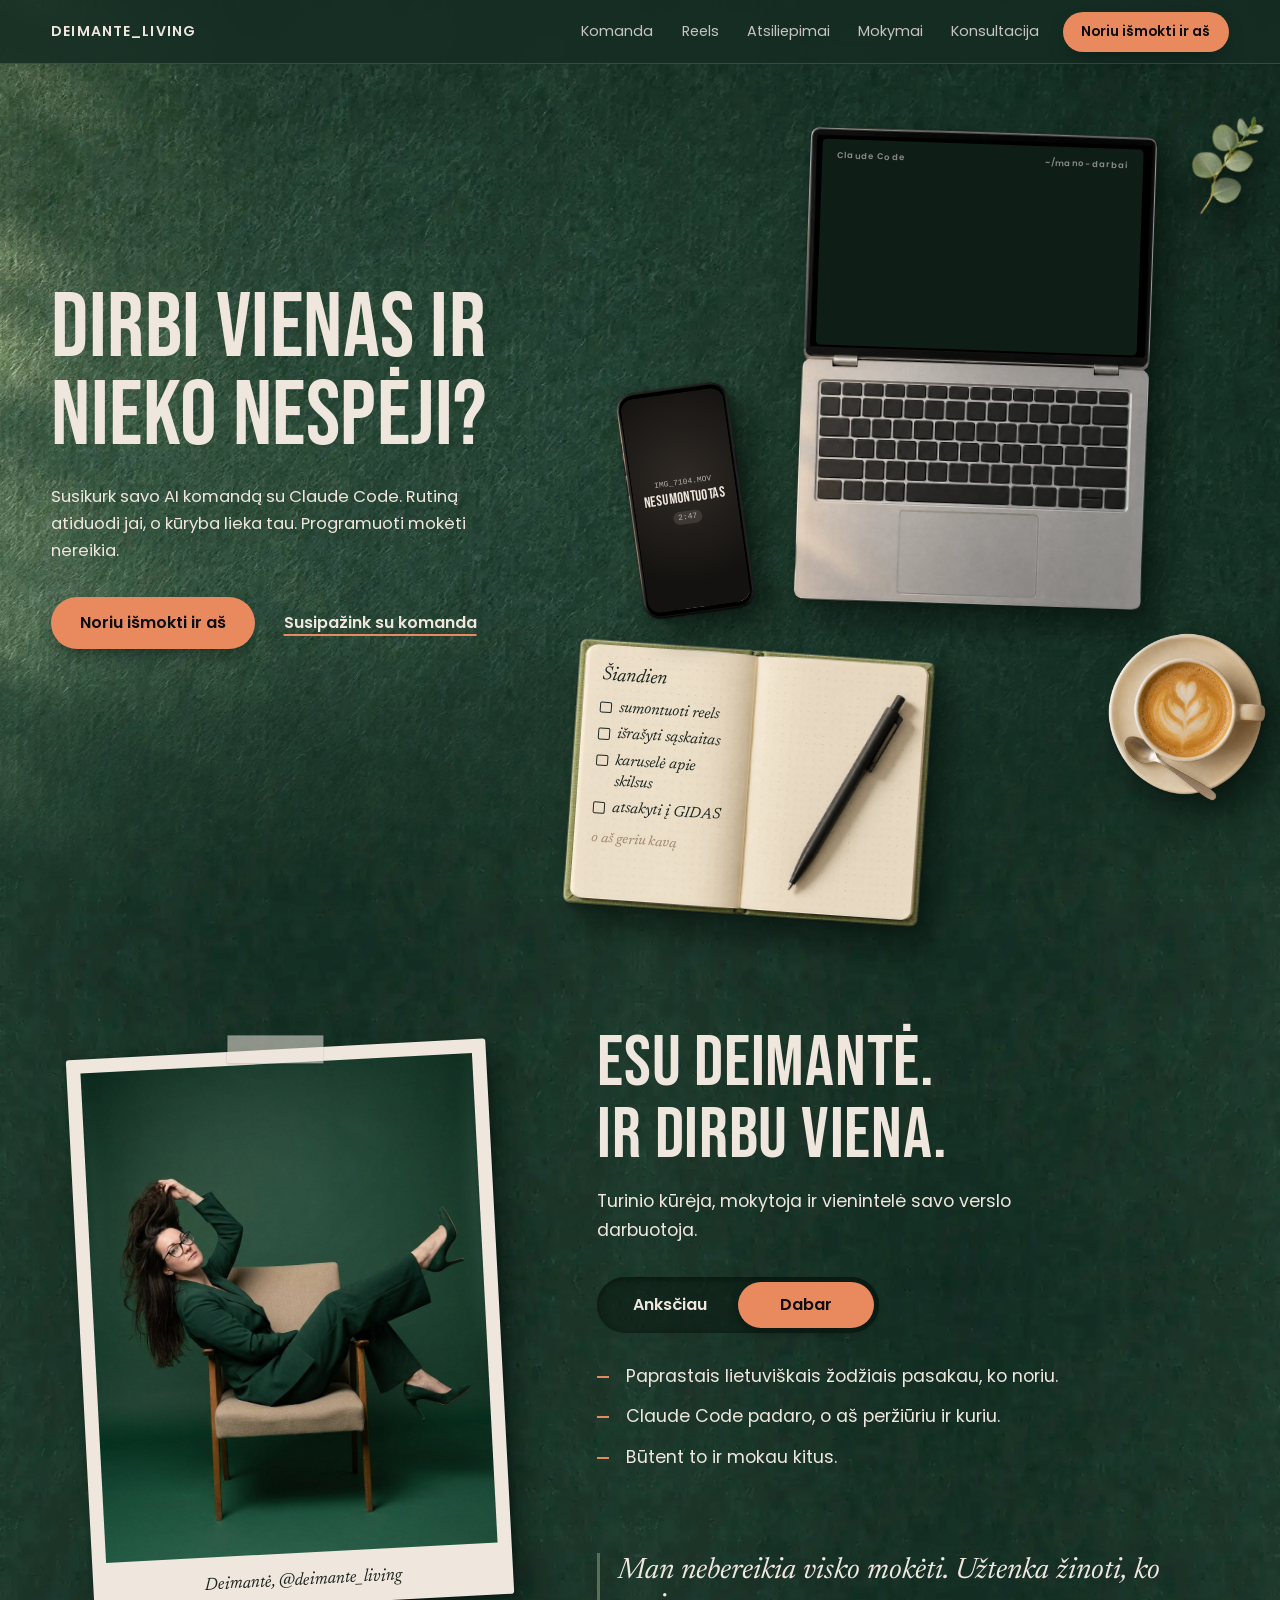
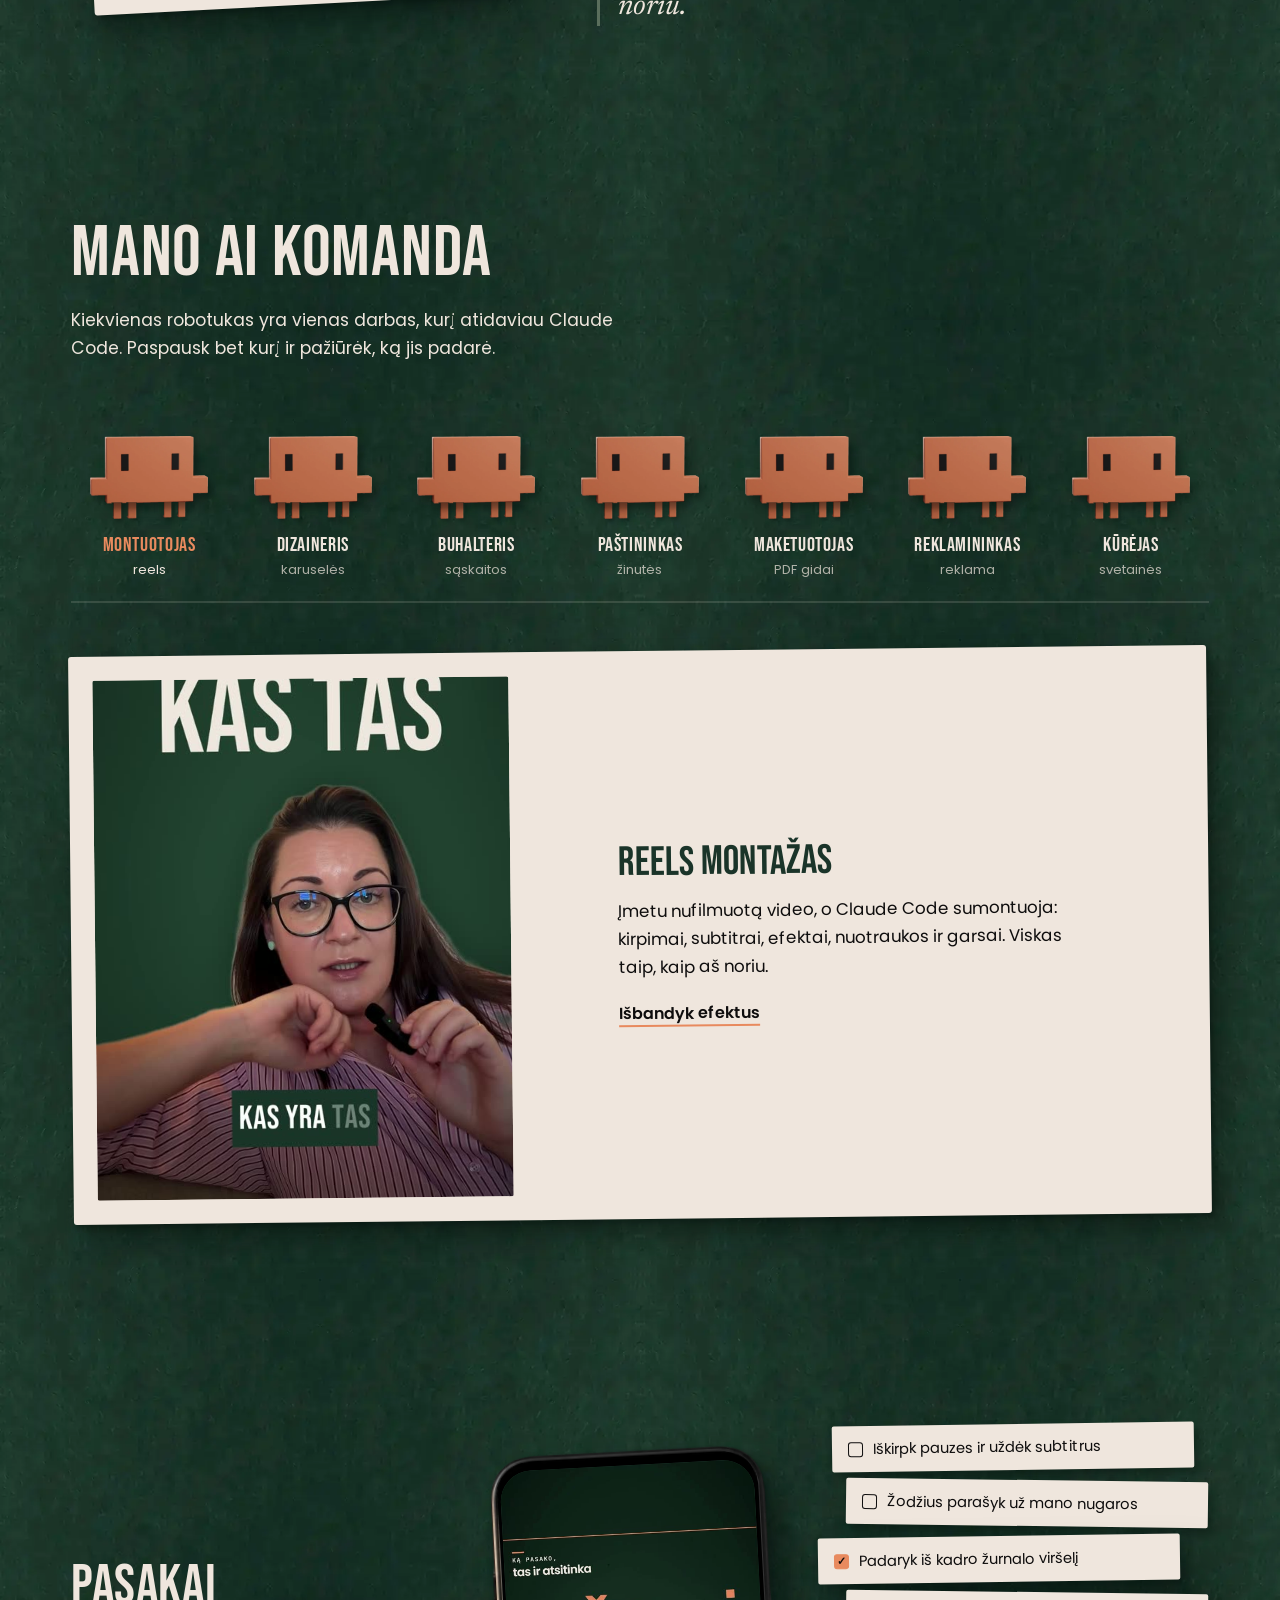
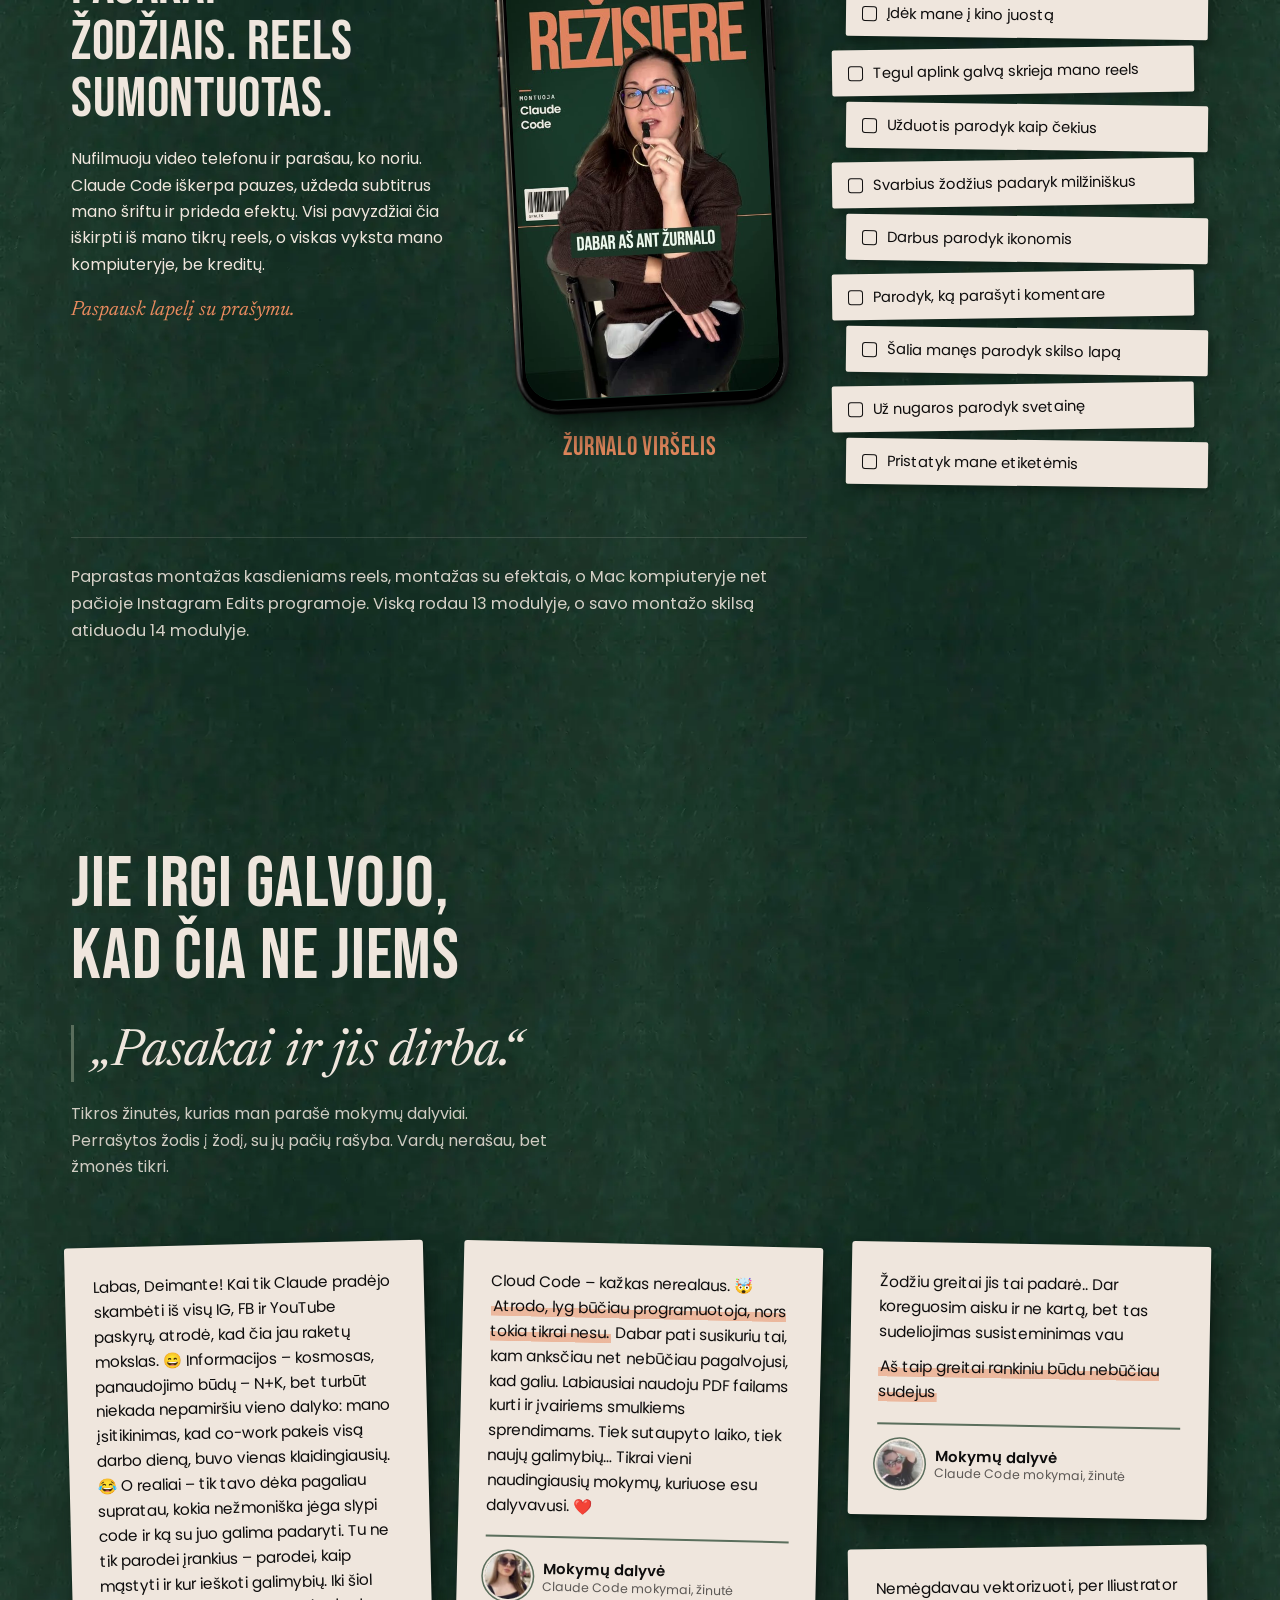
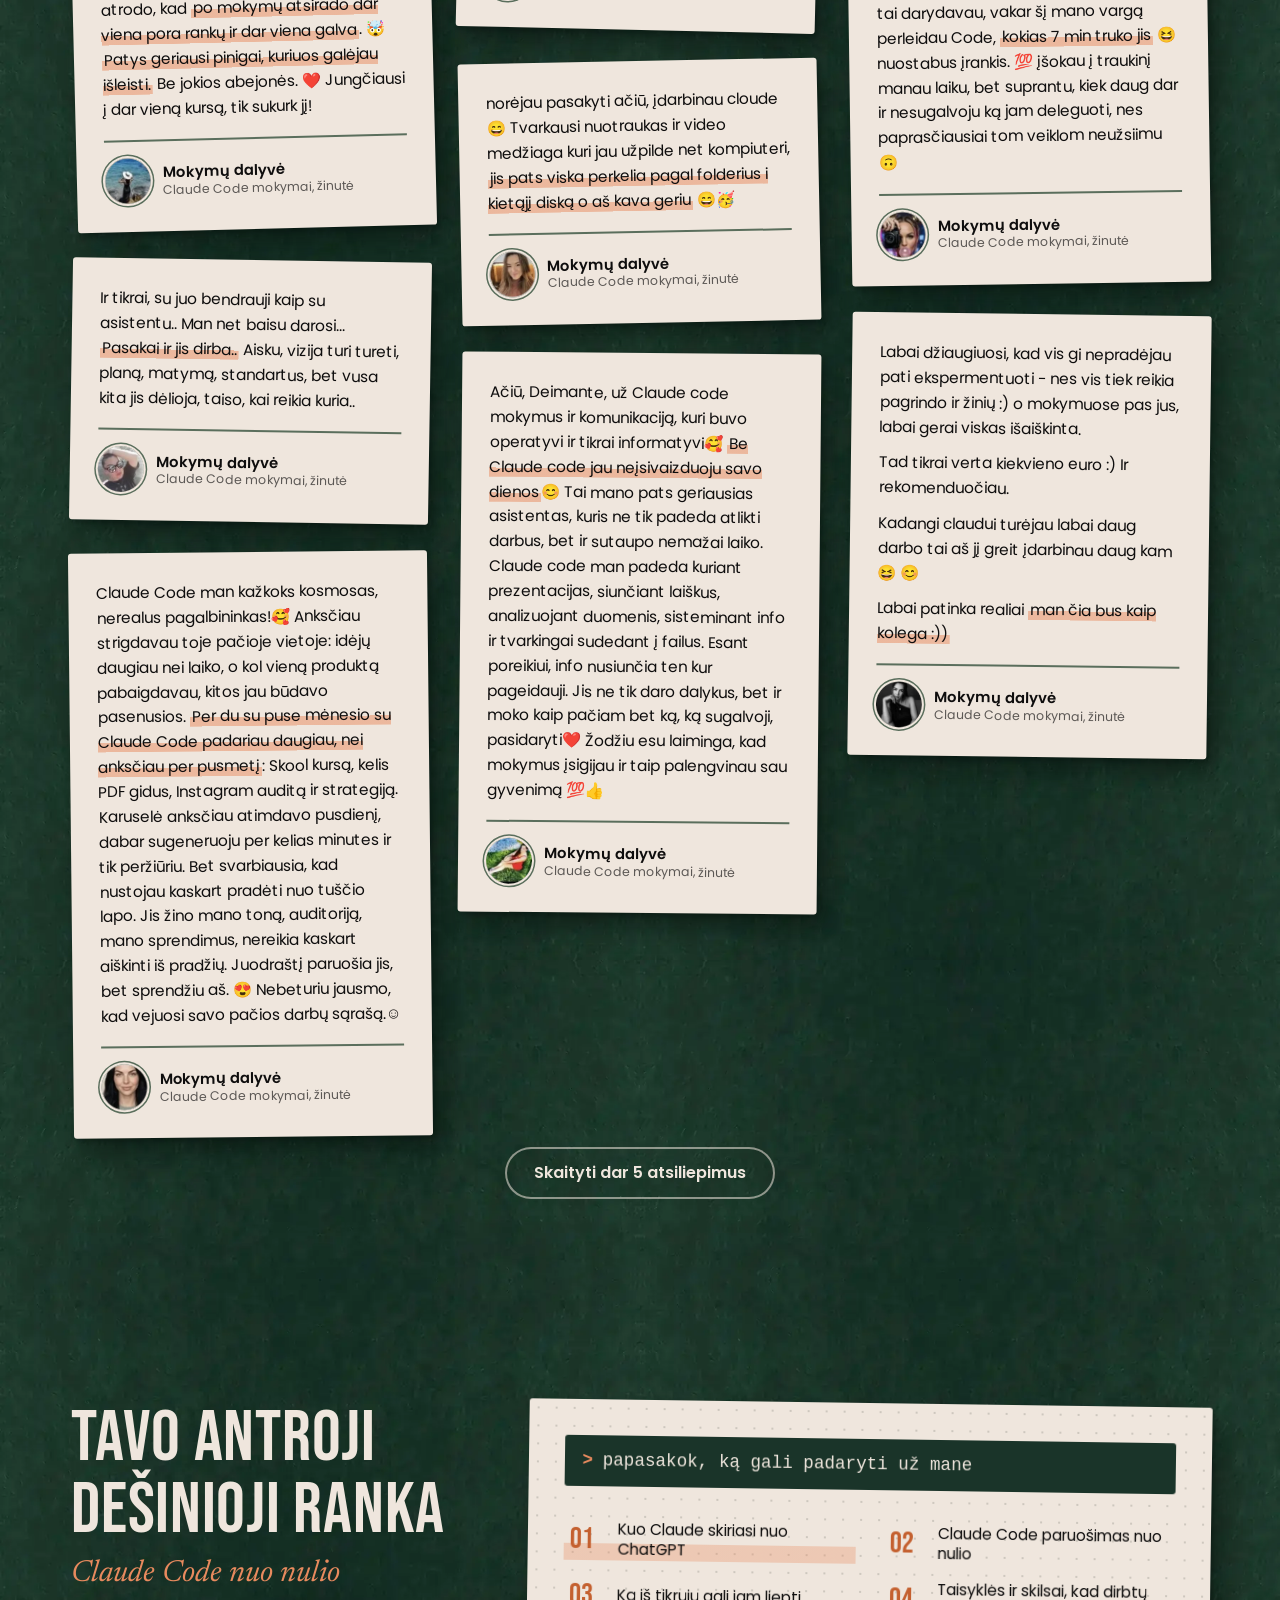
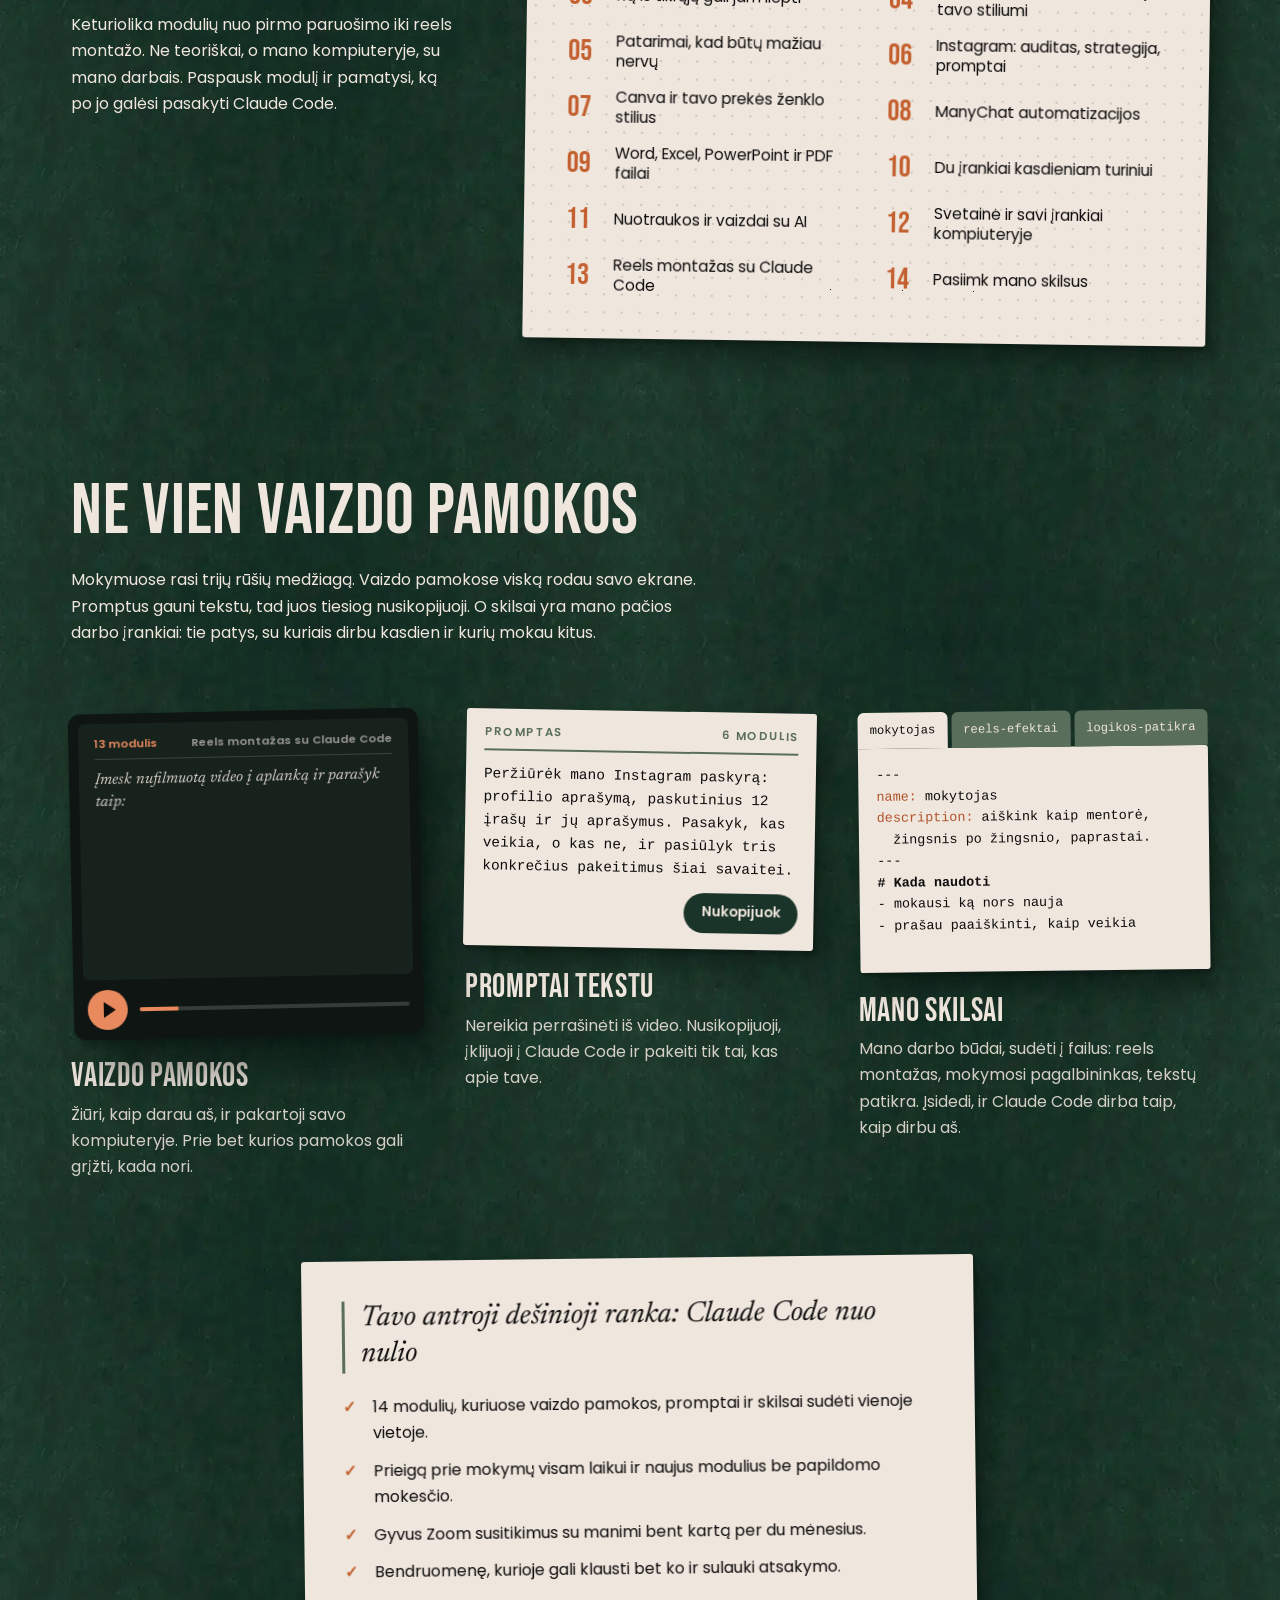
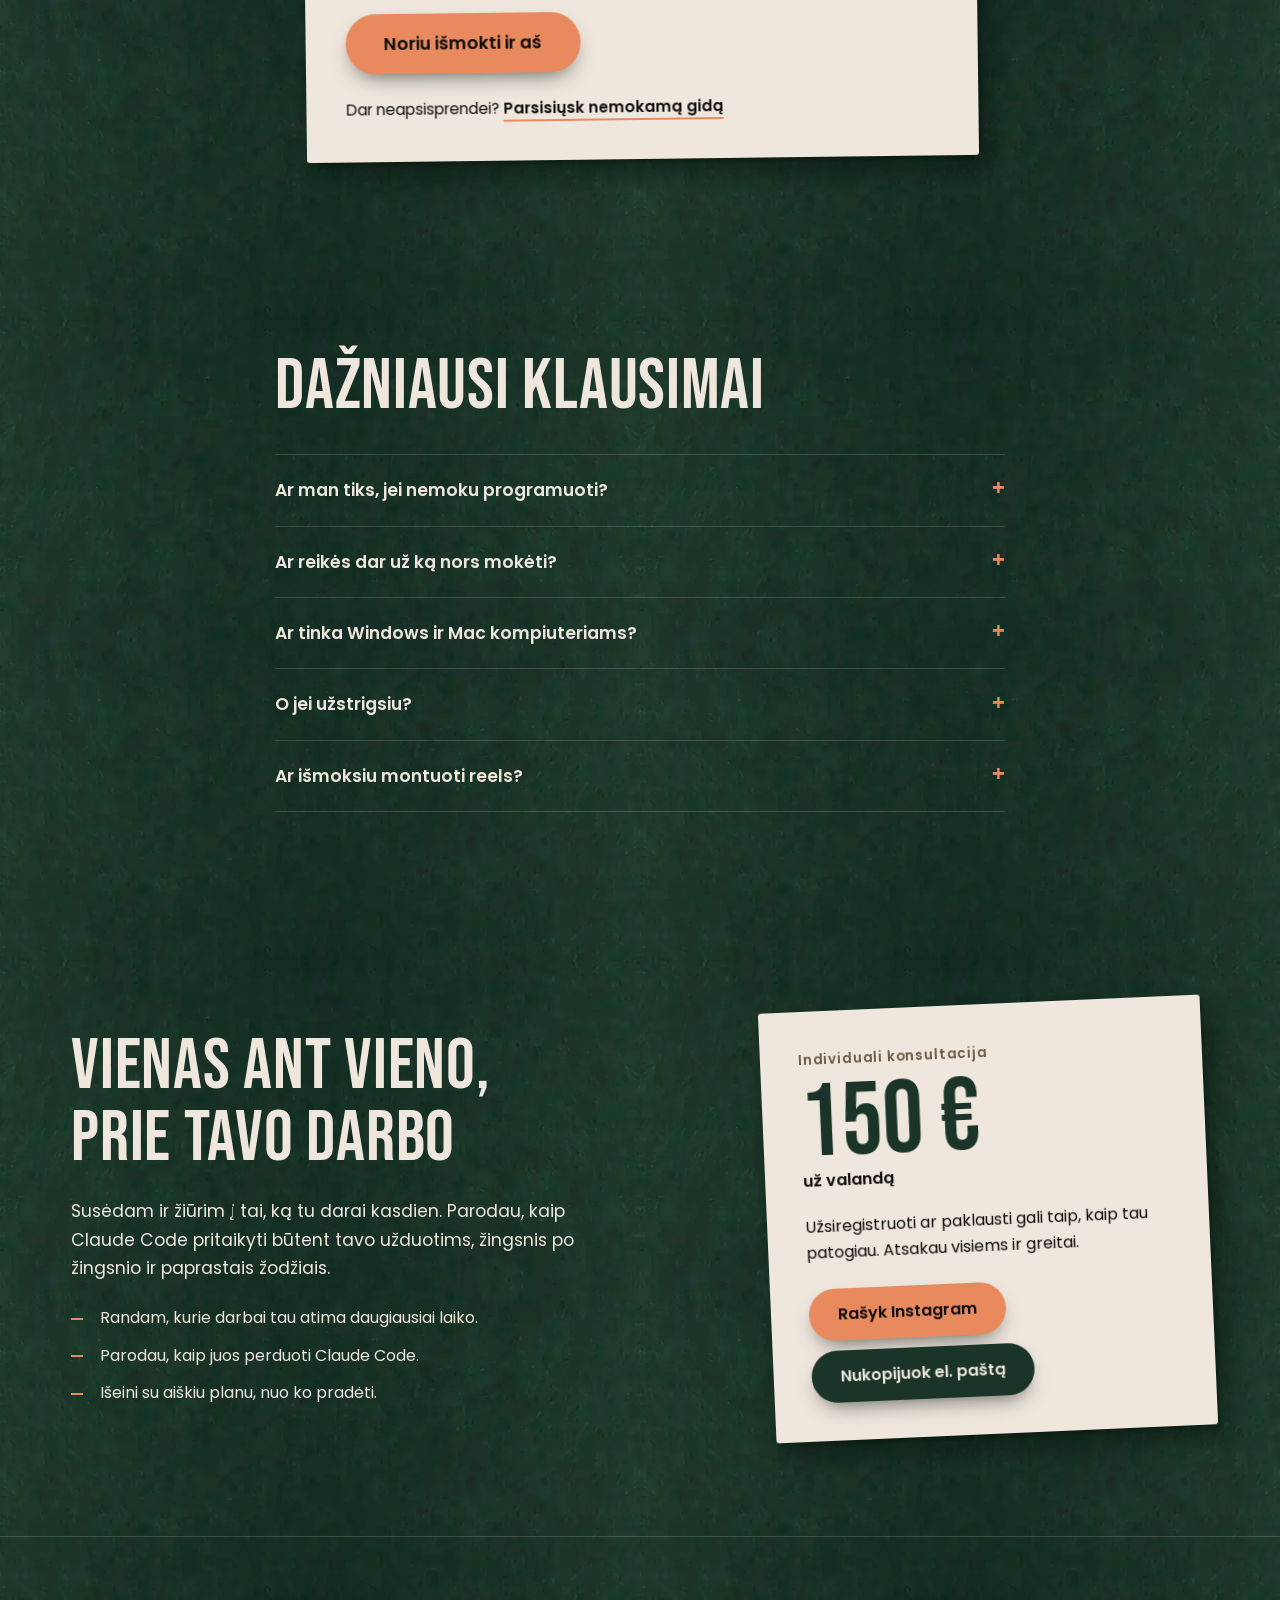
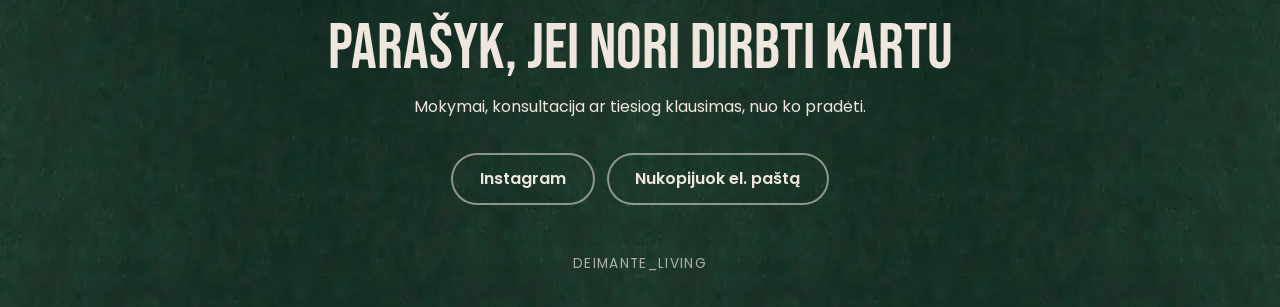
==== commit 3a0b60f4: "Sąskaitos tikrais lapais, telefonas susimontuoja, naujausi reels efektai, atsiliepimai kortelėmis, „" ====
--- a/index.html
+++ b/index.html
@@ -13,11 +13,11 @@
 <link rel="preconnect" href="https://fonts.gstatic.com" crossorigin>
 <link href="https://fonts.googleapis.com/css2?family=Bebas+Neue&family=Newsreader:ital,opsz,wght@1,6..72,400&family=Poppins:wght@400;600&display=swap" rel="stylesheet">
 <link rel="preload" as="image" href="media/stalas/kilimelis.webp">
-<link rel="stylesheet" href="style.css?v=stalas-8">
+<link rel="stylesheet" href="style.css?v=stalas-13">
 <!--
 THESIS: svetainė yra Deimantės darbo stalas iš viršaus. Ne skyrių kaladė su kortelėmis, o vienas stalas, ant kurio Claude Code komanda (oranžiniai robotukai) atlieka tikrus darbus.
-OWN-WORLD: gilios žalios veltinio kilimėlis per visą puslapį, tikri iškirpti daiktai su šešėliu į dešinę, kremo popieriaus lapai, oranžinė tik varnelėms, kainai ir mygtukui. Bebas, Poppins, Newsreader ranka rašytiems užrašams.
-STORY: lankytojas mato, kaip prašymas kompiuteryje tampa daiktu ant stalo; susipažįsta su komanda; pamato reels efektus, atsiliepimus, 14 modulių; robotukai nuspiria seną kainą; spaudžia „Noriu išmokti ir aš“.
+OWN-WORLD: gilios žalios veltinio kilimėlis per visą puslapį, tikri iškirpti daiktai su šešėliu į dešinę, kremo popieriaus lapai, oranžinė tik varnelėms, žymekliui ir mygtukui. Bebas, Poppins, Newsreader ranka rašytiems užrašams.
+STORY: lankytojas mato, kaip prašymas kompiuteryje tampa daiktu ant stalo; susipažįsta su komanda; pamato reels efektus, atsiliepimus, 14 modulių; pamato, kad mokymuose yra vaizdo pamokos, promptai ir skilsai; spaudžia „Noriu išmokti ir aš“.
 FIRST VIEWPORT: kairėje „DIRBI VIENAS IR NIEKO NESPĖJI?“, sakinys, oranžinis mygtukas; dešinėje kompiuteris su terminalu, telefonas su reels, knygelė su darbų sąrašu, kava. Daiktus galima tempti.
 FORM: W5 „Darbo stalas iš viršaus“, 6-a struktūra iš 7, seed 96308478.
 -->
@@ -57,9 +57,35 @@
       </div>
 
       <!-- popieriai išlenda iš po kompiuterio, kai darbas atliktas -->
-      <figure class="daiktas lapas lapas--saskaita" data-daiktas data-lapas="saskaitos" aria-hidden="true">
-        <img src="media/saskaitos.jpg" width="1200" height="800" alt="" draggable="false">
-      </figure>
+      <div class="daiktas lapas--saskaita saskaitos" data-daiktas data-lapas="saskaitos" aria-hidden="true">
+        <div class="saskaita saskaita--3">
+          <p class="saskaita__pav">Sąskaita faktūra</p>
+          <p class="saskaita__nr">Serija DL Nr. 0146 · 2026-11-10</p>
+          <div class="saskaita__salys"><p><b>Pardavėja</b>Deimantė, individuali veikla</p><p><b>Pirkėjas</b>UAB „Pavyzdys“</p></div>
+          <p class="saskaita__eilute"><span>Individuali konsultacija</span><span>150,00 €</span></p>
+          <p class="saskaita__eilute saskaita__eilute--tuscia"><span></span><span></span></p>
+          <p class="saskaita__viso"><span>Iš viso</span><span>150,00 €</span></p>
+          <p class="saskaita__pdf">PDF</p>
+        </div>
+        <div class="saskaita saskaita--2">
+          <p class="saskaita__pav">Sąskaita faktūra</p>
+          <p class="saskaita__nr">Serija DL Nr. 0147 · 2026-11-11</p>
+          <div class="saskaita__salys"><p><b>Pardavėja</b>Deimantė, individuali veikla</p><p><b>Pirkėjas</b>Klientė</p></div>
+          <p class="saskaita__eilute"><span>Individuali konsultacija</span><span>300,00 €</span></p>
+          <p class="saskaita__eilute saskaita__eilute--tuscia"><span></span><span></span></p>
+          <p class="saskaita__viso"><span>Iš viso</span><span>300,00 €</span></p>
+          <p class="saskaita__pdf">PDF</p>
+        </div>
+        <div class="saskaita saskaita--1">
+          <p class="saskaita__pav">Sąskaita faktūra</p>
+          <p class="saskaita__nr">Serija DL Nr. 0148 · 2026-11-12</p>
+          <div class="saskaita__salys"><p><b>Pardavėja</b>Deimantė, individuali veikla</p><p><b>Pirkėjas</b>Klientas</p></div>
+          <p class="saskaita__eilute"><span>Individuali konsultacija</span><span>150,00 €</span></p>
+          <p class="saskaita__eilute saskaita__eilute--tuscia"><span></span><span></span></p>
+          <p class="saskaita__viso"><span>Iš viso</span><span>150,00 €</span></p>
+          <p class="saskaita__pdf">PDF</p>
+        </div>
+      </div>
       <figure class="daiktas lapas lapas--karusele" data-daiktas data-lapas="karusele" aria-hidden="true">
         <img src="media/karusele.jpg" width="900" height="1125" alt="" draggable="false">
       </figure>
@@ -75,7 +101,8 @@
       <div class="daiktas daiktas--telefonas" data-daiktas>
         <img src="media/stalas/telefonas.webp" width="480" height="957" alt="Telefonas, kuriame groja sumontuotas reels" draggable="false">
         <div class="telefonas__ekranas">
-          <video data-telefonas muted playsinline loop preload="none" poster="media/efektai/01-kabliukas-uz-galvos.jpg" aria-hidden="true"></video>
+          <video data-telefonas muted playsinline loop preload="none" poster="media/efektai2/ka-pasakau.jpg" aria-hidden="true"></video>
+          <p class="telefonas__zalia" aria-hidden="true"><span>IMG_7104.MOV</span><span>nesumontuotas</span><span>2:47</span></p>
         </div>
       </div>
 
@@ -149,7 +176,7 @@
 
     <div class="eksponatas" aria-live="polite">
       <article class="darbas" data-darbas-turinys="montuotojas">
-        <div class="darbas__vaizdas darbas__vaizdas--stati"><video data-matomas muted playsinline loop preload="none" poster="media/reels.jpg" aria-label="Sumontuotas reels „Claude Code dirba už mane“"><source src="media/reels.mp4" type="video/mp4"></video></div>
+        <div class="darbas__vaizdas darbas__vaizdas--stati"><video data-matomas muted playsinline loop preload="none" poster="media/efektai2/skillsai.jpg" aria-label="Sumontuotas reels „Kas tas skilsas?“"><source src="media/efektai2/skillsai.mp4" type="video/mp4"></video></div>
         <div class="darbas__tekstas">
           <h3>Reels montažas</h3>
           <p>Įmetu nufilmuotą video, o Claude Code sumontuoja: kirpimai, subtitrai, efektai, nuotraukos ir garsai. Viskas taip, kaip aš noriu.</p>
@@ -164,7 +191,37 @@
         </div>
       </article>
       <article class="darbas" data-darbas-turinys="buhalteris" hidden>
-        <div class="darbas__vaizdas"><img src="media/saskaitos.jpg" width="1200" height="800" alt="Trys pavyzdinės sąskaitos faktūros su užrašu PAVYZDYS" loading="lazy"></div>
+        <div class="darbas__vaizdas darbas__vaizdas--saskaitos" role="img" aria-label="Trys pavyzdinės sąskaitos faktūros">
+          <div class="saskaitos--padetos saskaitos">
+        <div class="saskaita saskaita--3">
+          <p class="saskaita__pav">Sąskaita faktūra</p>
+          <p class="saskaita__nr">Serija DL Nr. 0146 · 2026-11-10</p>
+          <div class="saskaita__salys"><p><b>Pardavėja</b>Deimantė, individuali veikla</p><p><b>Pirkėjas</b>UAB „Pavyzdys“</p></div>
+          <p class="saskaita__eilute"><span>Individuali konsultacija</span><span>150,00 €</span></p>
+          <p class="saskaita__eilute saskaita__eilute--tuscia"><span></span><span></span></p>
+          <p class="saskaita__viso"><span>Iš viso</span><span>150,00 €</span></p>
+          <p class="saskaita__pdf">PDF</p>
+        </div>
+        <div class="saskaita saskaita--2">
+          <p class="saskaita__pav">Sąskaita faktūra</p>
+          <p class="saskaita__nr">Serija DL Nr. 0147 · 2026-11-11</p>
+          <div class="saskaita__salys"><p><b>Pardavėja</b>Deimantė, individuali veikla</p><p><b>Pirkėjas</b>Klientė</p></div>
+          <p class="saskaita__eilute"><span>Individuali konsultacija</span><span>300,00 €</span></p>
+          <p class="saskaita__eilute saskaita__eilute--tuscia"><span></span><span></span></p>
+          <p class="saskaita__viso"><span>Iš viso</span><span>300,00 €</span></p>
+          <p class="saskaita__pdf">PDF</p>
+        </div>
+        <div class="saskaita saskaita--1">
+          <p class="saskaita__pav">Sąskaita faktūra</p>
+          <p class="saskaita__nr">Serija DL Nr. 0148 · 2026-11-12</p>
+          <div class="saskaita__salys"><p><b>Pardavėja</b>Deimantė, individuali veikla</p><p><b>Pirkėjas</b>Klientas</p></div>
+          <p class="saskaita__eilute"><span>Individuali konsultacija</span><span>150,00 €</span></p>
+          <p class="saskaita__eilute saskaita__eilute--tuscia"><span></span><span></span></p>
+          <p class="saskaita__viso"><span>Iš viso</span><span>150,00 €</span></p>
+          <p class="saskaita__pdf">PDF</p>
+        </div>
+      </div>
+        </div>
         <div class="darbas__tekstas">
           <h3>Sąskaitos faktūros</h3>
           <p>Programėlė iš Stan pardavimų failo išrašo sąskaitas PDF formatu ir veda jų žurnalą. Programėlę sukūrė Claude Code.</p>
@@ -208,7 +265,7 @@
   <section class="reels" id="reels" aria-labelledby="reels-antraste">
     <div class="reels__tekstas">
       <h2 id="reels-antraste" class="antraste">Pasakai žodžiais. Reels sumontuotas.</h2>
-      <p>Nufilmuoju video telefonu ir parašau, ko noriu. Claude Code iškerpa pauzes, uždeda subtitrus mano šriftu ir prideda efektų. Viskas vyksta mano kompiuteryje, be kreditų.</p>
+      <p>Nufilmuoju video telefonu ir parašau, ko noriu. Claude Code iškerpa pauzes, uždeda subtitrus mano šriftu ir prideda efektų. Visi pavyzdžiai čia iškirpti iš mano tikrų reels, o viskas vyksta mano kompiuteryje, be kreditų.</p>
       <p class="reels__atsakymas" data-atsakymas aria-live="polite">Paspausk lapelį su prašymu.</p>
     </div>
 
@@ -216,7 +273,7 @@
       <div class="didelis-telefonas">
         <img src="media/stalas/telefonas.webp" width="480" height="957" alt="" draggable="false">
         <div class="didelis-telefonas__ekranas">
-          <video class="efektas" muted playsinline loop preload="none" poster="media/efektai/04-zurnalo-virselis.jpg" aria-hidden="true"></video>
+          <video class="efektas" muted playsinline loop preload="none" poster="media/efektai2/zurnalo-virselis.jpg" aria-hidden="true"></video>
           <video class="efektas" muted playsinline loop preload="none" aria-hidden="true"></video>
         </div>
       </div>
@@ -224,52 +281,99 @@
     </div>
 
     <ul class="lapeliai" aria-label="Prašymai Claude Code">
-      <li><button type="button" data-efektas-video="00-paprastas-montazas" data-pavadinimas="Paprastas montažas" data-atsakymas="pauzės iškirptos, subtitrai uždėti." aria-pressed="false">Iškirpk pauzes ir uždėk subtitrus</button></li>
-      <li><button type="button" data-efektas-video="01-kabliukas-uz-galvos" data-pavadinimas="Kabliukas už galvos" data-atsakymas="kabliukas už galvos." aria-pressed="false">Kabliuką parašyk už mano galvos</button></li>
-      <li><button type="button" data-efektas-video="04-zurnalo-virselis" data-pavadinimas="Žurnalo viršelis" data-atsakymas="kadras tapo žurnalo viršeliu." aria-pressed="true">Padaryk iš kadro žurnalo viršelį</button></li>
-      <li><button type="button" data-efektas-video="03-sviesa-tik-ant-manes" data-pavadinimas="Šviesa tik ant manęs" data-atsakymas="šviesa liko tik ant tavęs." aria-pressed="false">Palik šviesą tik ant manęs</button></li>
-      <li><button type="button" data-efektas-video="05-kino-juosta" data-pavadinimas="Kino juosta" data-atsakymas="tu kino juostoje." aria-pressed="false">Įdėk mane į kino juostą</button></li>
-      <li><button type="button" data-efektas-video="06-sustojes-kadras-su-rodykle" data-pavadinimas="Sustojęs kadras su rodykle" data-atsakymas="kadras sustoja, rodyklė rodo tave." aria-pressed="false">Sustabdyk kadrą ir parodyk mane rodykle</button></li>
-      <li><button type="button" data-efektas-video="08-reels-aplink-galva" data-pavadinimas="Reels aplink galvą" data-atsakymas="tavo reels skraido aplink galvą." aria-pressed="false">Tegul aplink galvą skraido mano reels</button></li>
-      <li><button type="button" data-efektas-video="10-cekis-su-uzduotimi" data-pavadinimas="Čekis su užduotimi" data-atsakymas="užduotis išspausdinta kaip čekis." aria-pressed="false">Užduotį parodyk kaip čekį</button></li>
-      <li><button type="button" data-efektas-video="13-milziniski-subtitrai" data-pavadinimas="Milžiniški subtitrai" data-atsakymas="subtitrai per visą ekraną." aria-pressed="false">Subtitrus padaryk milžiniškus</button></li>
-      <li><button type="button" data-efektas-video="14-lenteles-su-numeriais" data-pavadinimas="Lentelės su numeriais" data-atsakymas="sąrašas sudėtas į lenteles su numeriais." aria-pressed="false">Išvardink lentelėmis su numeriais</button></li>
+      <li><button type="button" data-efektas-video="paprastas-montazas" data-pavadinimas="Paprastas montažas" data-atsakymas="pauzės iškirptos, subtitrai uždėti." aria-pressed="false">Iškirpk pauzes ir uždėk subtitrus</button></li>
+      <li><button type="button" data-efektas-video="zodziai-uz-galvos" data-pavadinimas="Žodžiai už nugaros" data-atsakymas="žodžiai atsirado už tavo nugaros." aria-pressed="false">Žodžius parašyk už mano nugaros</button></li>
+      <li><button type="button" data-efektas-video="zurnalo-virselis" data-pavadinimas="Žurnalo viršelis" data-atsakymas="kadras tapo žurnalo viršeliu." aria-pressed="true">Padaryk iš kadro žurnalo viršelį</button></li>
+      <li><button type="button" data-efektas-video="kino-juosta" data-pavadinimas="Kino juosta ir rodyklė" data-atsakymas="tu kino juostoje, o rodyklė rodo tave." aria-pressed="false">Įdėk mane į kino juostą</button></li>
+      <li><button type="button" data-efektas-video="reels-aplink-galva" data-pavadinimas="Reels aplink galvą" data-atsakymas="tavo reels skrieja aplink galvą." aria-pressed="false">Tegul aplink galvą skrieja mano reels</button></li>
+      <li><button type="button" data-efektas-video="cekiai" data-pavadinimas="Užduotys kaip čekiai" data-atsakymas="kiekviena užduotis išspausdinta kaip čekis." aria-pressed="false">Užduotis parodyk kaip čekius</button></li>
+      <li><button type="button" data-efektas-video="milziniski-subtitrai" data-pavadinimas="Milžiniški subtitrai" data-atsakymas="svarbiausi žodžiai per visą ekraną." aria-pressed="false">Svarbius žodžius padaryk milžiniškus</button></li>
+      <li><button type="button" data-efektas-video="ikonu-juosta" data-pavadinimas="Darbai ikonomis" data-atsakymas="darbai sudėti į ikonų juostą." aria-pressed="false">Darbus parodyk ikonomis</button></li>
+      <li><button type="button" data-efektas-video="komentaro-laukelis" data-pavadinimas="Komentaro laukelis" data-atsakymas="laukelyje pats rašosi komentaras." aria-pressed="false">Parodyk, ką parašyti komentare</button></li>
+      <li><button type="button" data-efektas-video="skilso-lapas" data-pavadinimas="Skilso lapas" data-atsakymas="šalia tavęs atsirado skilso lapas." aria-pressed="false">Šalia manęs parodyk skilso lapą</button></li>
+      <li><button type="button" data-efektas-video="github-uz-nugaros" data-pavadinimas="Svetainė už nugaros" data-atsakymas="už tavo nugaros atsidarė svetainė." aria-pressed="false">Už nugaros parodyk svetainę</button></li>
+      <li><button type="button" data-efektas-video="etiketes" data-pavadinimas="Antraštė su etiketėmis" data-atsakymas="tave pristato etiketės." aria-pressed="false">Pristatyk mane etiketėmis</button></li>
     </ul>
 
-    <p class="reels__budai">Paprastas montažas kasdieniams reels, montažas su efektais, o Mac kompiuteryje net pačioje Instagram Edits programoje. Viską rodau 13 modulyje.</p>
+    <p class="reels__budai">Paprastas montažas kasdieniams reels, montažas su efektais, o Mac kompiuteryje net pačioje Instagram Edits programoje. Viską rodau 13 modulyje, o savo montažo skilsą atiduodu 14 modulyje.</p>
   </section>
 
   <!-- 5. Atsiliepimai: tikros žinutės, išbarstytos ant stalo -->
   <section class="atsiliepimai" id="atsiliepimai" aria-labelledby="atsiliepimai-antraste">
     <div class="atsiliepimai__galva">
       <h2 id="atsiliepimai-antraste" class="antraste">Jie irgi galvojo, kad čia ne jiems</h2>
-      <blockquote class="citata citata--didele">„Patys geriausi pinigai, kuriuos galėjau išleisti.“</blockquote>
-      <p class="atsiliepimai__po">Po mokymų atsirado dar viena pora rankų ir dar viena galva. Paspausk žinutę, kad perskaitytum visą.</p>
-    </div>
-
-    <div class="kruva" data-kruva>
-      <button type="button" class="daiktas zinutes-lapas" data-daiktas data-zinute="media/atsiliepimai/a10.webp" data-w="720" data-h="922" style="--x:1%;--y:2%;--r:-4deg"><img src="media/atsiliepimai/a10.webp" width="720" height="922" alt="Atsiliepimas: patys geriausi pinigai, kuriuos galėjau išleisti" loading="lazy" draggable="false"></button>
-      <button type="button" class="daiktas zinutes-lapas" data-daiktas data-zinute="media/atsiliepimai/a09.webp" data-w="720" data-h="1095" style="--x:25%;--y:8%;--r:3deg"><img src="media/atsiliepimai/a09.webp" width="720" height="1095" alt="Atsiliepimas: aš tikrai nesuprantu programavimo, bet jau darau stebuklus" loading="lazy" draggable="false"></button>
-      <button type="button" class="daiktas zinutes-lapas" data-daiktas data-zinute="media/atsiliepimai/a08.webp" data-w="720" data-h="790" style="--x:50%;--y:0%;--r:-2deg"><img src="media/atsiliepimai/a08.webp" width="720" height="790" alt="Atsiliepimas: per du su puse mėnesio padariau daugiau nei anksčiau per pusmetį" loading="lazy" draggable="false"></button>
-      <button type="button" class="daiktas zinutes-lapas" data-daiktas data-zinute="media/atsiliepimai/a05.webp" data-w="720" data-h="927" style="--x:74%;--y:7%;--r:4deg"><img src="media/atsiliepimai/a05.webp" width="720" height="927" alt="Atsiliepimas: per penkias minutes jis rado priežastį" loading="lazy" draggable="false"></button>
-      <button type="button" class="daiktas zinutes-lapas" data-daiktas data-zinute="media/atsiliepimai/a07.webp" data-w="720" data-h="725" style="--x:6%;--y:55%;--r:2deg"><img src="media/atsiliepimai/a07.webp" width="720" height="725" alt="Atsiliepimas: be Claude Code jau neįsivaizduoju savo dienos" loading="lazy" draggable="false"></button>
-      <button type="button" class="daiktas zinutes-lapas" data-daiktas data-zinute="media/atsiliepimai/a12.webp" data-w="720" data-h="248" style="--x:33%;--y:64%;--r:-3deg"><img src="media/atsiliepimai/a12.webp" width="720" height="248" alt="Atsiliepimas: jis pats viską perkelia į kietąjį diską, o aš kavą geriu" loading="lazy" draggable="false"></button>
-      <button type="button" class="daiktas zinutes-lapas" data-daiktas data-zinute="media/atsiliepimai/a02.webp" data-w="720" data-h="359" style="--x:60%;--y:56%;--r:2deg"><img src="media/atsiliepimai/a02.webp" width="720" height="359" alt="Atsiliepimas: vektorizavimą perleidau Claude Code, užtruko apie 7 minutes" loading="lazy" draggable="false"></button>
-      <button type="button" class="daiktas zinutes-lapas" data-daiktas data-zinute="media/atsiliepimai/a04.webp" data-w="720" data-h="434" style="--x:42%;--y:82%;--r:-1deg"><img src="media/atsiliepimai/a04.webp" width="720" height="434" alt="Atsiliepimas: jau susikūriau kelis įrankius, kurie pagreitina kasdienius darbus" loading="lazy" draggable="false"></button>
-    </div>
-  </section>
-
-  <dialog class="zinute" aria-label="Visa žinutė">
-    <img src="media/atsiliepimai/a10.webp" alt="Žinutės ekrano nuotrauka su visu atsiliepimu" width="720" height="922">
-    <button class="zinute__uzdaryti" type="button" aria-label="Uždaryti">×</button>
-  </dialog>
-
+      <blockquote class="citata citata--didele">„Pasakai ir jis dirba.“</blockquote>
+      <p class="atsiliepimai__po">Tikros žinutės, kurias man parašė mokymų dalyviai. Perrašytos žodis į žodį, su jų pačių rašyba. Vardų nerašau, bet žmonės tikri.</p>
+    </div>
+
+    <ul class="laiskai">
+      <li class="laiskas" style="--r:-1.4deg">
+        <blockquote><p>Labas, Deimante! Kai tik Claude pradėjo skambėti iš visų IG, FB ir YouTube paskyrų, atrodė, kad čia jau raketų mokslas. 😄 Informacijos – kosmosas, panaudojimo būdų – N+K, bet turbūt niekada nepamiršiu vieno dalyko: mano įsitikinimas, kad co-work pakeis visą darbo dieną, buvo vienas klaidingiausių. 😂 O realiai – tik tavo dėka pagaliau supratau, kokia nežmoniška jėga slypi code ir ką su juo galima padaryti. Tu ne tik parodei įrankius – parodei, kaip mąstyti ir kur ieškoti galimybių. Iki šiol atrodo, kad <mark>po mokymų atsirado dar viena pora rankų ir dar viena galva</mark>. 🤯 <mark>Patys geriausi pinigai, kuriuos galėjau išleisti.</mark> Be jokios abejonės. ❤️ Jungčiausi į dar vieną kursą, tik sukurk jį!</p></blockquote>
+        <p class="laiskas__autorius"><img src="media/atsiliepimai/av/10.webp" width="48" height="48" alt="" loading="lazy"><span>Mokymų dalyvė<small>Claude Code mokymai, žinutė</small></span></p>
+      </li>
+      <li class="laiskas" style="--r:0.9deg">
+        <blockquote><p>Ir tikrai, su juo bendrauji kaip su asistentu.. Man net baisu darosi... <mark>Pasakai ir jis dirba..</mark> Aisku, vizija turi tureti, planą, matymą, standartus, bet vusa kita jis dėlioja, taiso, kai reikia kuria..</p></blockquote>
+        <p class="laiskas__autorius"><img src="media/atsiliepimai/av/14.webp" width="48" height="48" alt="" loading="lazy"><span>Mokymų dalyvė<small>Claude Code mokymai, žinutė</small></span></p>
+      </li>
+      <li class="laiskas" style="--r:-0.6deg">
+        <blockquote><p>Claude Code man kažkoks kosmosas, nerealus pagalbininkas!🥰 Anksčiau strigdavau toje pačioje vietoje: idėjų daugiau nei laiko, o kol vieną produktą pabaigdavau, kitos jau būdavo pasenusios. <mark>Per du su puse mėnesio su Claude Code padariau daugiau, nei anksčiau per pusmetį</mark>: Skool kursą, kelis PDF gidus, Instagram auditą ir strategiją. Karuselė anksčiau atimdavo pusdienį, dabar sugeneruoju per kelias minutes ir tik peržiūriu. Bet svarbiausia, kad nustojau kaskart pradėti nuo tuščio lapo. Jis žino mano toną, auditoriją, mano sprendimus, nereikia kaskart aiškinti iš pradžių. Juodraštį paruošia jis, bet sprendžiu aš. 😍 Nebeturiu jausmo, kad vejuosi savo pačios darbų sąrašą.☺️</p></blockquote>
+        <p class="laiskas__autorius"><img src="media/atsiliepimai/av/08.webp" width="48" height="48" alt="" loading="lazy"><span>Mokymų dalyvė<small>Claude Code mokymai, žinutė</small></span></p>
+      </li>
+      <li class="laiskas" style="--r:1.3deg">
+        <blockquote><p>Cloud Code – kažkas nerealaus. 🤯 <mark>Atrodo, lyg būčiau programuotoja, nors tokia tikrai nesu.</mark> Dabar pati susikuriu tai, kam anksčiau net nebūčiau pagalvojusi, kad galiu. Labiausiai naudoju PDF failams kurti ir įvairiems smulkiems sprendimams. Tiek sutaupyto laiko, tiek naujų galimybių… Tikrai vieni naudingiausių mokymų, kuriuose esu dalyvavusi. ❤️</p></blockquote>
+        <p class="laiskas__autorius"><img src="media/atsiliepimai/av/03.webp" width="48" height="48" alt="" loading="lazy"><span>Mokymų dalyvė<small>Claude Code mokymai, žinutė</small></span></p>
+      </li>
+      <li class="laiskas" style="--r:-1.1deg">
+        <blockquote><p>norėjau pasakyti ačiū, įdarbinau cloude 😄 Tvarkausi nuotraukas ir video medžiaga kuri jau užpilde net kompiuteri, <mark>jis pats viska perkelia pagal folderius i kietąjį diską o aš kava geriu</mark> 😄🥳</p></blockquote>
+        <p class="laiskas__autorius"><img src="media/atsiliepimai/av/12.webp" width="48" height="48" alt="" loading="lazy"><span>Mokymų dalyvė<small>Claude Code mokymai, žinutė</small></span></p>
+      </li>
+      <li class="laiskas" style="--r:0.5deg">
+        <blockquote><p>Ačiū, Deimante, už Claude code mokymus ir komunikaciją, kuri buvo operatyvi ir tikrai informatyvi🥰 <mark>Be Claude code jau neįsivaizduoju savo dienos</mark>😊 Tai mano pats geriausias asistentas, kuris ne tik padeda atlikti darbus, bet ir sutaupo nemažai laiko. Claude code man padeda kuriant prezentacijas, siunčiant laiškus, analizuojant duomenis, sisteminant info ir tvarkingai sudedant į failus. Esant poreikiui, info nusiunčia ten kur pageidauji. Jis ne tik daro dalykus, bet ir moko kaip pačiam bet ką, ką sugalvoji, pasidaryti❤️ Žodžiu esu laiminga, kad mokymus įsigijau ir taip palengvinau sau gyvenimą 💯👍</p></blockquote>
+        <p class="laiskas__autorius"><img src="media/atsiliepimai/av/07.webp" width="48" height="48" alt="" loading="lazy"><span>Mokymų dalyvė<small>Claude Code mokymai, žinutė</small></span></p>
+      </li>
+      <li class="laiskas" style="--r:1.0deg">
+        <blockquote><p>Žodžiu greitai jis tai padarė.. Dar koreguosim aisku ir ne kartą, bet tas sudeliojimas susisteminimas vau</p><p><mark>Aš taip greitai rankiniu būdu nebūčiau sudejus</mark></p></blockquote>
+        <p class="laiskas__autorius"><img src="media/atsiliepimai/av/11.webp" width="48" height="48" alt="" loading="lazy"><span>Mokymų dalyvė<small>Claude Code mokymai, žinutė</small></span></p>
+      </li>
+      <li class="laiskas" style="--r:-0.8deg">
+        <blockquote><p>Nemėgdavau vektorizuoti, per Iliustrator tai darydavau, vakar šį mano vargą perleidau Code, <mark>kokias 7 min truko jis</mark> 😆 nuostabus įrankis. 💯 įšokau į traukinį manau laiku, bet suprantu, kiek daug dar ir nesugalvoju ką jam deleguoti, nes paprasčiausiai tom veiklom neužsiimu 🙃</p></blockquote>
+        <p class="laiskas__autorius"><img src="media/atsiliepimai/av/02.webp" width="48" height="48" alt="" loading="lazy"><span>Mokymų dalyvė<small>Claude Code mokymai, žinutė</small></span></p>
+      </li>
+      <li class="laiskas" style="--r:0.7deg">
+        <blockquote><p>Labai džiaugiuosi, kad vis gi nepradėjau pati ekspermentuoti - nes vis tiek reikia pagrindo ir žinių :) o mokymuose pas jus, labai gerai viskas išaiškinta.</p><p>Tad tikrai verta kiekvieno euro :) Ir rekomenduočiau.</p><p>Kadangi claudui turėjau labai daug darbo tai aš jį greit įdarbinau daug kam 😆 😊</p><p>Labai patinka realiai <mark>man čia bus kaip kolega :))</mark></p></blockquote>
+        <p class="laiskas__autorius"><img src="media/atsiliepimai/av/38.webp" width="48" height="48" alt="" loading="lazy"><span>Mokymų dalyvė<small>Claude Code mokymai, žinutė</small></span></p>
+      </li>
+      <li class="laiskas" style="--r:-1.2deg" hidden data-daugiau>
+        <blockquote><p>Net dabar sedziu jau baigiu visas pamokas perskaityt ir atlikt veiksmus ir bandysiu jau karusele instagram sukurti :) bet <mark>auditus jau abieju savo paskyru pasidariau</mark>, zodziu kol kas man kosmosas cia kiek uz mus gali padaryt cloude code 🙈</p></blockquote>
+        <p class="laiskas__autorius"><img src="media/atsiliepimai/av/16.webp" width="48" height="48" alt="" loading="lazy"><span>Mokymų dalyvė<small>Claude Code mokymai, žinutė</small></span></p>
+      </li>
+      <li class="laiskas" style="--r:0.8deg" hidden data-daugiau>
+        <blockquote><p>Ačiū, Deimante, už „Claude Code“ mokymus! 😊 <mark>Jau spėjau susikurti kelis įrankius savo kompiuteryje</mark>, kurie gerokai pagreitina kasdienius darbus – skolų valdymą, sąskaitų tvarkymą. Pasikūriau testų ir gidų. Dabar dar testuoju „Web“ ir „Meta Ads“ užduočių delegavimą. Labiausiai patiko tai, kad viską galima iškart pritaikyti praktiškai.🥰</p></blockquote>
+        <p class="laiskas__autorius"><img src="media/atsiliepimai/av/04.webp" width="48" height="48" alt="" loading="lazy"><span>Mokymų dalyvė<small>Claude Code mokymai, žinutė</small></span></p>
+      </li>
+      <li class="laiskas" style="--r:-0.5deg" hidden data-daugiau>
+        <blockquote><p>Man cloude code labai pagelbėjo kai norejau susikurti landing page. <mark>Viska padare jis aš tik sakiau noriu</mark>, kaip viskas turi atrodyti. Iš ties jis gali padaryti labai daug tik duok jam nurodymus. Rekomenduoju labai išmokti ji valdyti!</p></blockquote>
+        <p class="laiskas__autorius"><img src="media/atsiliepimai/av/06.webp" width="48" height="48" alt="" loading="lazy"><span>Mokymų dalyvė<small>Claude Code mokymai, žinutė</small></span></p>
+      </li>
+      <li class="laiskas" style="--r:1.1deg" hidden data-daugiau>
+        <blockquote><p>Ir zinok taip dziaugiuosi, kad ta nakti kazkur pamaciau tavo pardavinejama gida, man vien is smalsumo buvo idomu pabandyt :) neitiketino idomumo ir galios irankis, <mark>mano auksti standartai vizualu, bet kai jau net juos padaro, esu labai happy</mark>. Noreciau tik daugiau laiko rast su juo padraugaut🫠🤩🫶</p></blockquote>
+        <p class="laiskas__autorius"><img src="media/atsiliepimai/av/17.webp" width="48" height="48" alt="" loading="lazy"><span>Mokymų dalyvė<small>Claude Code mokymai, žinutė</small></span></p>
+      </li>
+      <li class="laiskas" style="--r:-0.9deg" hidden data-daugiau>
+        <blockquote><p>Net nesinori kalbėti apie tai, ką Claude Code daro soc. tinkluose, Canvoje ar apie jo analizes, automatizacijas – tai jau tarsi savaime suprantama 😀😊 Bet labiausiai kas mane nustebino, kai Claude Code pats surado problemą, kodėl mano kompiuteris netikėtai persikraudavo vidury darbo dienos, nors jam vos metai. Tiesiog papasakojau, kas maždaug vyksta, o jis paprašė parašyti, kai tai pasikartos. Kai kompiuteris vėl persikrovė, parašiau jam, ir <mark>per penkias minutes jis rado priežastį</mark> – kažką operacinėje sistemoje, kas užmigdydavo sistemą ir sukeldavo persikrovimą. Pati tikrai nebūčiau to atradusi. Jau savaitė kompiuteris veikia be jokių trikčių. O buvau juk beveik nuvežusi jį pas meistrą, kas dar ir kainavę būtų. Claude Code viską sutvarkė ir kitą dieną net paklausė, ar kompiuteris daugiau nepersikrauna 😀</p></blockquote>
+        <p class="laiskas__autorius"><img src="media/atsiliepimai/av/05.webp" width="48" height="48" alt="" loading="lazy"><span>Mokymų dalyvė<small>Claude Code mokymai, žinutė</small></span></p>
+      </li>
+    </ul>
+    <p class="laiskai__daugiau"><button type="button" class="mygtukas mygtukas--konturas" data-daugiau-mygtukas>Skaityti dar 5 atsiliepimus</button></p>
+  </section>
+
+  
   <!-- 6. Mokymai: 14 modulių kaip užrašų knygelės turinys -->
   <section class="mokymai" id="mokymai" aria-labelledby="mokymai-antraste">
     <div class="mokymai__galva">
       <h2 id="mokymai-antraste" class="antraste">Tavo antroji dešinioji ranka</h2>
       <p class="mokymai__poantraste">Claude Code nuo nulio</p>
-      <p>Keturiolika modulių su vaizdo pamokomis, kuriose viską rodau ekrane. Ne teoriškai, o savo kompiuteryje, savo darbams. Paspausk modulį ir pamatysi, ką po jo galėsi pasakyti Claude Code.</p>
+      <p>Keturiolika modulių nuo pirmo paruošimo iki reels montažo. Ne teoriškai, o mano kompiuteryje, su mano darbais. Paspausk modulį ir pamatysi, ką po jo galėsi pasakyti Claude Code.</p>
     </div>
 
     <div class="turinys-lapas">
@@ -293,23 +397,70 @@
     </div>
   </section>
 
-  <!-- 7. Kaina: robotukai nuspiria seną kainą -->
-  <section class="kaina" aria-labelledby="kaina-antraste">
-    <h2 id="kaina-antraste" class="sr">Kaina</h2>
-    <div class="kaina__scena" data-kaina>
-      <canvas aria-hidden="true"></canvas>
-      <p class="kaina__suma"><span class="kaina__nauja">97 €</span> <span class="kaina__sena">vietoj <s>147 €</s></span></p>
-    </div>
-    <div class="kaina__lapas">
-      <p class="kaina__nuolaida">Dabar gali prisijungti su nuolaida. Sumoki vieną kartą ir gauni:</p>
-      <ul class="kaina__gauni">
-        <li>Prieigą prie mokymų visam laikui ir visus naujus modulius be papildomo mokesčio.</li>
-        <li>Paruoštus promptus ir skilsus: nusikopijuoji ir naudoji.</li>
+  <!-- 7. Kas mokymuose: vaizdo pamokos, promptai, skilsai -->
+  <section class="viduje" id="viduje" aria-labelledby="viduje-antraste">
+    <div class="viduje__galva">
+      <h2 id="viduje-antraste" class="antraste">Ne vien vaizdo pamokos</h2>
+      <p>Mokymuose rasi trijų rūšių medžiagą. Vaizdo pamokose viską rodau savo ekrane. Promptus gauni tekstu, tad juos tiesiog nusikopijuoji. O skilsai yra mano pačios darbo įrankiai: tie patys, su kuriais dirbu kasdien ir kurių mokau kitus.</p>
+    </div>
+
+    <ul class="medziagos">
+      <li class="medziaga">
+        <div class="pamoka" data-pamoka>
+          <div class="pamoka__ekranas" aria-hidden="true">
+            <p class="pamoka__galva"><span>13 modulis</span><span>Reels montažas su Claude Code</span></p>
+            <div class="pamoka__eilutes" data-pamokos-eilutes></div>
+          </div>
+          <div class="pamoka__valdymas">
+            <button type="button" class="pamoka__groti" data-pamokos-mygtukas aria-label="Paleisti pamokos pavyzdį"><span aria-hidden="true"></span></button>
+            <span class="pamoka__juosta" aria-hidden="true"><span data-pamokos-juosta></span></span>
+          </div>
+        </div>
+        <h3>Vaizdo pamokos</h3>
+        <p>Žiūri, kaip darau aš, ir pakartoji savo kompiuteryje. Prie bet kurios pamokos gali grįžti, kada nori.</p>
+      </li>
+
+      <li class="medziaga">
+        <div class="promptas">
+          <p class="promptas__galva"><span>Promptas</span><span>6 modulis</span></p>
+          <p class="promptas__tekstas" data-promptas>Peržiūrėk mano Instagram paskyrą: profilio aprašymą, paskutinius 12 įrašų ir jų aprašymus. Pasakyk, kas veikia, o kas ne, ir pasiūlyk tris konkrečius pakeitimus šiai savaitei.</p>
+          <button type="button" class="promptas__kopijuoti" data-kopijuoti-prompta>Nukopijuok</button>
+        </div>
+        <h3>Promptai tekstu</h3>
+        <p>Nereikia perrašinėti iš video. Nusikopijuoji, įklijuoji į Claude Code ir pakeiti tik tai, kas apie tave.</p>
+      </li>
+
+      <li class="medziaga">
+        <div class="skilsas">
+          <div class="skilsas__auseles" role="tablist" aria-label="Mano skilsai">
+            <button type="button" role="tab" aria-selected="true" data-skilsas="mokytojas">mokytojas</button>
+            <button type="button" role="tab" aria-selected="false" data-skilsas="reels">reels-efektai</button>
+            <button type="button" role="tab" aria-selected="false" data-skilsas="logika">logikos-patikra</button>
+          </div>
+          <pre class="skilsas__failas" data-skilso-failas role="tabpanel">---
+name: mokytojas
+description: aiškink kaip mentorė,
+  žingsnis po žingsnio, paprastai.
+---
+# Kada naudoti
+- mokausi ką nors nauja
+- prašau paaiškinti, kaip veikia</pre>
+        </div>
+        <h3>Mano skilsai</h3>
+        <p>Mano darbo būdai, sudėti į failus: reels montažas, mokymosi pagalbininkas, tekstų patikra. Įsidedi, ir Claude Code dirba taip, kaip dirbu aš.</p>
+      </li>
+    </ul>
+
+    <div class="viduje__lapas">
+      <p class="viduje__pavadinimas">Tavo antroji dešinioji ranka: Claude Code nuo nulio</p>
+      <ul class="viduje__gauni">
+        <li>14 modulių, kuriuose vaizdo pamokos, promptai ir skilsai sudėti vienoje vietoje.</li>
+        <li>Prieigą prie mokymų visam laikui ir naujus modulius be papildomo mokesčio.</li>
         <li>Gyvus Zoom susitikimus su manimi bent kartą per du mėnesius.</li>
         <li>Bendruomenę, kurioje gali klausti bet ko ir sulauki atsakymo.</li>
       </ul>
       <a class="mygtukas mygtukas--didelis" href="https://stan.store/deimante_living/p/tavo-antroji-deinioji-ranka" target="_blank" rel="noopener">Noriu išmokti ir aš</a>
-      <p class="kaina__gidas">Dar neapsisprendei? <a class="nuoroda nuoroda--tamsi" href="https://stan.store/deimante_living/p/claude-code-tavo-antroji-deinioji-ranka" target="_blank" rel="noopener">Parsisiųsk nemokamą gidą</a></p>
+      <p class="viduje__gidas">Dar neapsisprendei? <a class="nuoroda nuoroda--tamsi" href="https://stan.store/deimante_living/p/claude-code-tavo-antroji-deinioji-ranka" target="_blank" rel="noopener">Parsisiųsk nemokamą gidą</a></p>
     </div>
   </section>
 
@@ -383,6 +534,6 @@
   <img class="robotas__kunas" src="media/robotukas/kunas.webp?v=3" width="640" height="447" alt="" draggable="false">
 </template>
 
-<script src="main.js?v=stalas-8"></script>
+<script src="main.js?v=stalas-13"></script>
 </body>
 </html>
--- a/style.css
+++ b/style.css
@@ -177,9 +177,9 @@
 /* popieriai po kompiuteriu */
 .lapas { margin: 0; padding: 0; background: var(--kremas); box-shadow: var(--seselis-popieriaus); border-radius: 3px; overflow: hidden; }
 .lapas img { width: 100%; height: auto; display: block; }
-.lapas--saskaita { left: 38%; top: 22%; width: 34%; --r: -3deg; z-index: 2; }
+.lapas--saskaita { left: 41%; top: 17%; width: 23%; --r: -3deg; z-index: 2; }
 .lapas--karusele { left: 52%; top: 12%; width: 20%; --r: 5deg; z-index: 2; }
-.lapas--saskaita.islenda { --ox: -104%; --oy: -70%; --r: -7deg; }
+.lapas--saskaita.islenda { --ox: -150%; --oy: -64%; --r: -8deg; }
 .lapas--karusele.islenda { --ox: 120%; --oy: -14%; --r: 9deg; }
 
 /* kompiuterio ekranas: tikras terminalas */
@@ -209,6 +209,19 @@
   background: #0b0b0b;
 }
 .telefonas__ekranas video { width: 100%; height: 100%; object-fit: cover; }
+/* kol Claude Code nesumontavo, telefone guli neapdorotas failas */
+.telefonas__zalia {
+  position: absolute; inset: 0; z-index: 1;
+  display: flex; flex-direction: column; align-items: center; justify-content: center; gap: 4cqi;
+  background: radial-gradient(circle at 50% 40%, #2f2a25, #141210 75%);
+  color: rgba(239, 230, 221, 0.7);
+  font: 400 7cqi/1.2 var(--kodas);
+  text-align: center;
+  transition: opacity 0.7s, scale 0.7s var(--kreive);
+}
+.telefonas__zalia span:nth-child(2) { font: 400 13cqi/1 var(--antrastes); letter-spacing: 0.03em; color: var(--kremas); }
+.telefonas__zalia span:nth-child(3) { padding: 1.5cqi 4cqi; border-radius: 99px; background: rgba(239, 230, 221, 0.12); }
+.sumontuota .telefonas__zalia { opacity: 0; scale: 1.1; }
 
 /* knygelė: ranka rašytas dienos sąrašas */
 .knygele__lapas {
@@ -443,44 +456,6 @@
 .atsiliepimai__galva { max-width: 46rem; }
 .citata--didele { margin-top: 2rem; font-size: clamp(1.9rem, 4vw, 3.3rem); line-height: 1.12; }
 .atsiliepimai__po { margin-top: 1.2rem; max-width: 30rem; opacity: 0.85; }
-.kruva { position: relative; height: clamp(720px, 64vw, 860px); margin-top: clamp(2rem, 4vw, 3rem); }
-.zinutes-lapas {
-  left: var(--x); top: var(--y);
-  width: 23.5%;
-  padding: 10px 10px 12px;
-  border: 0;
-  background: var(--kremas);
-  border-radius: 2px;
-  box-shadow: var(--seselis-popieriaus);
-  cursor: pointer;
-}
-.zinutes-lapas::before {
-  content: "";
-  position: absolute; top: -10px; left: 50%;
-  width: 70px; height: 22px;
-  translate: -50% 0; rotate: -4deg;
-  background: rgba(239, 230, 221, 0.5);
-}
-.zinutes-lapas img { width: 100%; height: auto; filter: none; }
-.zinutes-lapas:hover, .zinutes-lapas.tempiamas { box-shadow: var(--seselis-pakelto); z-index: 8; }
-
-.zinute {
-  width: min(460px, calc(100vw - 32px));
-  max-height: calc(100dvh - 48px);
-  padding: 0; border: 0; border-radius: 3px;
-  background: var(--kremas);
-  overflow: auto;
-}
-.zinute::backdrop { background: rgba(8, 20, 14, 0.82); }
-.zinute img { width: 100%; height: auto; padding: 20px 20px 70px; }
-.zinute__uzdaryti {
-  position: sticky; bottom: 12px; display: block;
-  margin: -58px 12px 12px auto;
-  width: 46px; height: 46px; border: 0; border-radius: 50%;
-  background: var(--stalas); color: var(--kremas);
-  font: 400 1.6rem/1 var(--tekstas); cursor: pointer;
-}
-
 /* ---------- 6. Mokymai ---------- */
 .mokymai { max-width: var(--plotis); margin: 0 auto; padding: clamp(4rem, 8vw, 7rem) var(--krastas); display: grid; grid-template-columns: minmax(0, 4fr) minmax(0, 7fr); gap: clamp(2rem, 5vw, 4.5rem); align-items: start; }
 .mokymai__galva { position: sticky; top: calc(var(--juostos-aukstis) + 2rem); }
@@ -528,23 +503,103 @@
   background: linear-gradient(transparent 58%, rgba(232, 138, 94, 0.32) 58%, rgba(232, 138, 94, 0.32) 88%, transparent 88%);
 }
 
-/* ---------- 7. Kaina ---------- */
-.kaina { max-width: var(--plotis); margin: 0 auto; padding: clamp(1.5rem, 3vw, 2.5rem) var(--krastas) clamp(4rem, 8vw, 7rem); }
-.kaina__scena { position: relative; height: clamp(260px, 25vw, 330px); }
-.kaina__scena canvas { position: absolute; inset: 0; width: 100%; height: 100%; }
-.kaina__suma {
-  position: absolute; left: 50%; bottom: 20%;
-  translate: -50% 0;
-  display: flex; align-items: baseline; gap: 1.2rem; white-space: nowrap;
-  transition: opacity 0.5s, scale 0.6s var(--kreive);
-}
-.kaina__nauja { font: 400 clamp(6rem, 14vw, 11rem)/0.85 var(--antrastes); color: var(--oranz); text-shadow: 6px 10px 22px rgba(4, 14, 9, 0.5); }
-.kaina__sena { font-size: clamp(1rem, 1.6vw, 1.25rem); font-weight: 600; }
-.kaina__sena s { text-decoration-color: var(--oranz); text-decoration-thickness: 2px; }
-.kaina__scena.laukia .kaina__suma { opacity: 0; scale: 0.6; }
-.kaina__lapas {
-  max-width: 40rem;
-  margin: clamp(1rem, 3vw, 2rem) auto 0;
+
+/* ---------- Sąskaitos faktūros: trys tikri lapai ---------- */
+.saskaitos { container-type: inline-size; aspect-ratio: 1 / 1.32; }
+.saskaita {
+  position: absolute; inset: 0;
+  padding: 9cqi 8cqi;
+  background: #fbf8f3;
+  color: var(--juoda);
+  border-radius: 2px;
+  box-shadow: var(--seselis-popieriaus);
+  font-size: 4.3cqi; line-height: 1.35;
+  transition: rotate 0.8s var(--kreive), translate 0.8s var(--kreive);
+}
+.saskaita--2 { rotate: 3deg; translate: 2cqi 1cqi; }
+.saskaita--3 { rotate: -4deg; translate: -2cqi 2cqi; }
+.islenda .saskaita--2, .saskaitos--padetos .saskaita--2 { rotate: 10deg; translate: 16cqi 3cqi; }
+.islenda .saskaita--3, .saskaitos--padetos .saskaita--3 { rotate: -11deg; translate: -15cqi 6cqi; }
+.saskaita__pav { font: 400 10cqi/1 var(--antrastes); letter-spacing: 0.02em; }
+.saskaita__nr { margin-top: 1.6cqi; font-size: 3.7cqi; color: #7d6551; }
+.saskaita__salys { display: grid; grid-template-columns: 1fr 1fr; gap: 4cqi; margin: 6cqi 0 5cqi; padding-top: 4cqi; border-top: 0.7cqi solid var(--juoda); }
+.saskaita__salys b { display: block; margin-bottom: 0.6cqi; font-size: 3.1cqi; font-weight: 600; letter-spacing: 0.08em; text-transform: uppercase; color: var(--sage); }
+.saskaita__eilute { display: flex; justify-content: space-between; gap: 3cqi; padding: 2.4cqi 0; border-bottom: 0.35cqi solid rgba(14, 13, 13, 0.16); }
+.saskaita__eilute--tuscia { height: 7.5cqi; }
+.saskaita__viso { display: flex; justify-content: space-between; margin-top: 4cqi; font-size: 5.2cqi; font-weight: 600; }
+.saskaita__pdf {
+  position: absolute; right: 7cqi; bottom: 7cqi;
+  padding: 1.3cqi 2.8cqi;
+  border: 0.6cqi solid var(--oranz); border-radius: 1cqi;
+  color: #c4602f; font-size: 3.6cqi; font-weight: 600; letter-spacing: 0.12em;
+  rotate: -6deg;
+}
+.darbas__vaizdas--saskaitos { display: grid; place-items: center; background: var(--stalas) url("media/stalas/veltinis.webp") 0 0 / 400px; }
+.saskaitos--padetos { position: relative; width: min(44%, 250px); rotate: -2deg; }
+
+/* ---------- Atsiliepimai: žinutės, perrašytos ant popieriaus ---------- */
+.laiskai { margin-top: clamp(2.5rem, 5vw, 4rem); columns: 3 290px; column-gap: clamp(18px, 2.4vw, 30px); }
+.laiskas {
+  break-inside: avoid;
+  margin-bottom: clamp(18px, 2.4vw, 30px);
+  padding: clamp(20px, 2.4vw, 28px);
+  background: var(--kremas);
+  color: var(--juoda);
+  border-radius: 3px;
+  box-shadow: var(--seselis-popieriaus);
+  rotate: var(--r, 0deg);
+  transition: rotate 0.5s var(--kreive), translate 0.5s var(--kreive), box-shadow 0.5s;
+}
+.laiskas:hover { rotate: 0deg; translate: 0 -4px; box-shadow: var(--seselis-pakelto); }
+.laiskas.atsiranda { animation: padeda 0.7s var(--kreive) both; }
+.laiskas blockquote { margin: 0; font-size: 0.96rem; line-height: 1.62; overflow-wrap: anywhere; }
+.laiskas blockquote p + p { margin-top: 0.7em; }
+.laiskas mark { background: linear-gradient(transparent 56%, rgba(232, 138, 94, 0.5) 56%); color: inherit; padding: 0 2px; }
+.laiskas__autorius { display: flex; align-items: center; gap: 12px; margin-top: 1.1rem; padding-top: 1rem; border-top: 2px solid var(--sage); font-size: 0.92rem; font-weight: 600; line-height: 1.25; }
+.laiskas__autorius img { flex: none; width: 46px; height: 46px; border-radius: 50%; box-shadow: 0 0 0 2px var(--kremas), 0 0 0 3.5px var(--sage); }
+.laiskas__autorius small { display: block; font-size: 0.78rem; font-weight: 400; opacity: 0.65; }
+.laiskai__daugiau { margin-top: 0.6rem; text-align: center; }
+
+/* ---------- 7. Kas mokymuose ---------- */
+.viduje { max-width: var(--plotis); margin: 0 auto; padding: clamp(1rem, 3vw, 2rem) var(--krastas) clamp(4rem, 8vw, 7rem); }
+.viduje__galva { max-width: 46rem; }
+.viduje__galva p { margin-top: 1.2rem; max-width: 40rem; }
+.medziagos { display: grid; grid-template-columns: repeat(auto-fit, minmax(min(100%, 290px), 1fr)); gap: clamp(28px, 3.4vw, 44px); margin-top: clamp(2.5rem, 5vw, 4rem); align-items: start; }
+.medziaga h3 { margin-top: 1.5rem; font: 400 clamp(1.9rem, 2.6vw, 2.3rem)/1 var(--antrastes); letter-spacing: 0.02em; }
+.medziaga > p { margin-top: 0.5rem; opacity: 0.88; }
+
+.pamoka { padding: 10px 10px 8px; background: #0f1512; border-radius: 12px; box-shadow: var(--seselis-pakelto); rotate: -1.2deg; }
+.pamoka__ekranas { aspect-ratio: 4 / 3.1; padding: 14px 16px; overflow: hidden; border-radius: 6px; background: #18221d; color: var(--kremas); font: 400 0.8rem/1.55 var(--kodas); }
+.pamoka__galva { display: flex; justify-content: space-between; gap: 10px; margin-bottom: 10px; padding-bottom: 8px; border-bottom: 1px solid var(--linija); font: 600 0.7rem/1.2 var(--tekstas); color: rgba(239, 230, 221, 0.6); }
+.pamoka__galva span:first-child { color: var(--oranz); white-space: nowrap; }
+.pamoka__eilutes p { margin-top: 0.35rem; animation: atsiranda 0.45s var(--kreive) both; }
+.pamoka__eilutes .balsas { font: italic 400 0.98rem/1.35 var(--ranka); color: rgba(239, 230, 221, 0.85); }
+.pamoka__eilutes .prasymas::before { content: "> "; color: var(--oranz); font-weight: 700; }
+.pamoka__eilutes .atlikta { color: #a8c9b0; }
+.pamoka__valdymas { display: flex; align-items: center; gap: 12px; padding: 10px 4px 2px; }
+.pamoka__groti { flex: none; display: grid; place-items: center; width: 40px; height: 40px; border: 0; border-radius: 50%; background: var(--oranz); cursor: pointer; }
+.pamoka__groti span { width: 0; height: 0; margin-left: 3px; border-left: 12px solid var(--juoda); border-top: 8px solid transparent; border-bottom: 8px solid transparent; }
+.pamoka.groja .pamoka__groti span { width: 12px; height: 14px; margin: 0; border: 0; border-left: 4px solid var(--juoda); border-right: 4px solid var(--juoda); }
+.pamoka__juosta { flex: 1; height: 4px; overflow: hidden; border-radius: 2px; background: rgba(239, 230, 221, 0.18); }
+.pamoka__juosta span { display: block; width: 100%; height: 100%; background: var(--oranz); transform-origin: left; scale: var(--eiga, 0) 1; }
+
+.promptas { position: relative; padding: 18px 18px 68px; background: var(--kremas); color: var(--juoda); border-radius: 3px; box-shadow: var(--seselis-popieriaus); rotate: 1deg; }
+.promptas__galva { display: flex; justify-content: space-between; margin-bottom: 12px; padding-bottom: 10px; border-bottom: 2px solid var(--sage); font: 600 0.72rem/1 var(--tekstas); letter-spacing: 0.12em; text-transform: uppercase; color: var(--sage); }
+.promptas__tekstas { font: 400 0.9rem/1.6 var(--kodas); }
+.promptas__kopijuoti { position: absolute; right: 16px; bottom: 16px; min-height: 40px; padding: 0 1.1rem; border: 0; border-radius: 999px; background: var(--stalas); color: var(--kremas); font-size: 0.86rem; font-weight: 600; cursor: pointer; transition: background 0.3s; }
+.promptas__kopijuoti:hover { background: #24493a; }
+
+.skilsas { rotate: -0.7deg; }
+.skilsas__auseles { display: flex; gap: 4px; }
+.skilsas__auseles button { min-height: 36px; padding: 0 0.75rem; border: 0; border-radius: 6px 6px 0 0; background: var(--sage); color: var(--kremas); font: 400 0.76rem/1 var(--kodas); cursor: pointer; }
+.skilsas__auseles button[aria-selected="true"] { background: var(--kremas); color: var(--juoda); }
+.skilsas__failas { min-height: 14rem; margin: 0; padding: 16px 18px; background: var(--kremas); color: var(--juoda); border-radius: 0 3px 3px 3px; box-shadow: var(--seselis-popieriaus); font: 400 0.84rem/1.6 var(--kodas); white-space: pre-wrap; }
+.skilsas__failas .raktas { color: #b0542c; }
+.skilsas__failas .antr { font-weight: 700; }
+
+.viduje__lapas {
+  max-width: 42rem;
+  margin: clamp(3rem, 6vw, 5rem) auto 0;
   padding: clamp(22px, 3.5vw, 40px);
   background: var(--kremas);
   color: var(--juoda);
@@ -552,11 +607,11 @@
   box-shadow: var(--seselis-popieriaus);
   rotate: -0.7deg;
 }
-.kaina__nuolaida { font-weight: 600; font-size: 1.12rem; margin-bottom: 1rem; }
-.kaina__gauni { display: grid; gap: 0.7rem; margin-bottom: 1.8rem; }
-.kaina__gauni li { position: relative; padding-left: 1.9rem; }
-.kaina__gauni li::before { content: "✓"; position: absolute; left: 0; top: 0; font-weight: 700; color: #c4602f; }
-.kaina__gidas { margin-top: 1.4rem; font-size: 0.95rem; }
+.viduje__pavadinimas { margin-bottom: 1.3rem; padding-left: 16px; border-left: 3px solid var(--sage); font: italic 400 clamp(1.4rem, 2.4vw, 1.8rem)/1.25 var(--ranka); }
+.viduje__gauni { display: grid; gap: 0.7rem; margin-bottom: 1.8rem; }
+.viduje__gauni li { position: relative; padding-left: 1.9rem; }
+.viduje__gauni li::before { content: "✓"; position: absolute; left: 0; top: 0; font-weight: 700; color: #c4602f; }
+.viduje__gidas { margin-top: 1.4rem; font-size: 0.95rem; }
 
 /* ---------- 8. Klausimai ---------- */
 .duk { max-width: 52rem; margin: 0 auto; padding: clamp(3rem, 7vw, 6rem) var(--krastas); }
@@ -627,9 +682,9 @@
   .daiktas--knygele { left: 3%; top: 64%; width: 66%; }
   .daiktas--puodelis { left: 72%; top: 70%; width: 30%; }
   .daiktas--sakele { left: 4%; top: 0%; width: 11%; }
-  .lapas--saskaita { left: 34%; top: 22%; width: 48%; }
+  .lapas--saskaita { left: 40%; top: 14%; width: 34%; }
   .lapas--karusele { left: 46%; top: 14%; width: 30%; }
-  .lapas--saskaita.islenda { --ox: -28%; --oy: 105%; }
+  .lapas--saskaita.islenda { --ox: 14%; --oy: 52%; --r: 5deg; z-index: 5; }
   .lapas--karusele.islenda { --ox: 52%; --oy: 170%; }
 
   .istorija { grid-template-columns: minmax(0, 1fr); }
@@ -644,13 +699,9 @@
   .lapeliai li:nth-child(even) button { margin-left: 0; }
   .lapeliai button, .lapeliai button[aria-pressed="true"], .lapeliai button:hover { width: auto; white-space: nowrap; translate: 0 0; }
   .lapeliai button[aria-pressed="true"] { translate: 0 -6px; }
-  .kruva { height: auto; display: flex; gap: 16px; overflow-x: auto; padding: 24px 4px 20px; scroll-snap-type: x mandatory; }
-  .zinutes-lapas { position: relative; left: auto; top: auto; flex: 0 0 74vw; align-self: flex-start; scroll-snap-align: center; translate: none; }
   .moduliai { grid-template-columns: minmax(0, 1fr); }
+  .viduje__lapas .mygtukas { width: 100%; }
   .turinys-lapas { rotate: 0deg; }
-  .kaina__suma { flex-direction: column; align-items: center; gap: 0.3rem; bottom: 34%; }
-  .kaina__scena { height: 330px; }
-  .kaina__lapas .mygtukas { width: 100%; }
   .konsultacija { grid-template-columns: minmax(0, 1fr); }
   .vizitine { rotate: -1deg; }
   .vizitine__kontaktai .mygtukas { flex: 1 1 100%; }
@@ -662,4 +713,4 @@
 }
 
 /* horizontalios juostos telefone: rami slinkties juosta, ne balta */
-.robotai, .lapeliai, .kruva { scrollbar-width: thin; scrollbar-color: rgba(239, 230, 221, 0.35) transparent; }
+.robotai, .lapeliai { scrollbar-width: thin; scrollbar-color: rgba(239, 230, 221, 0.35) transparent; }
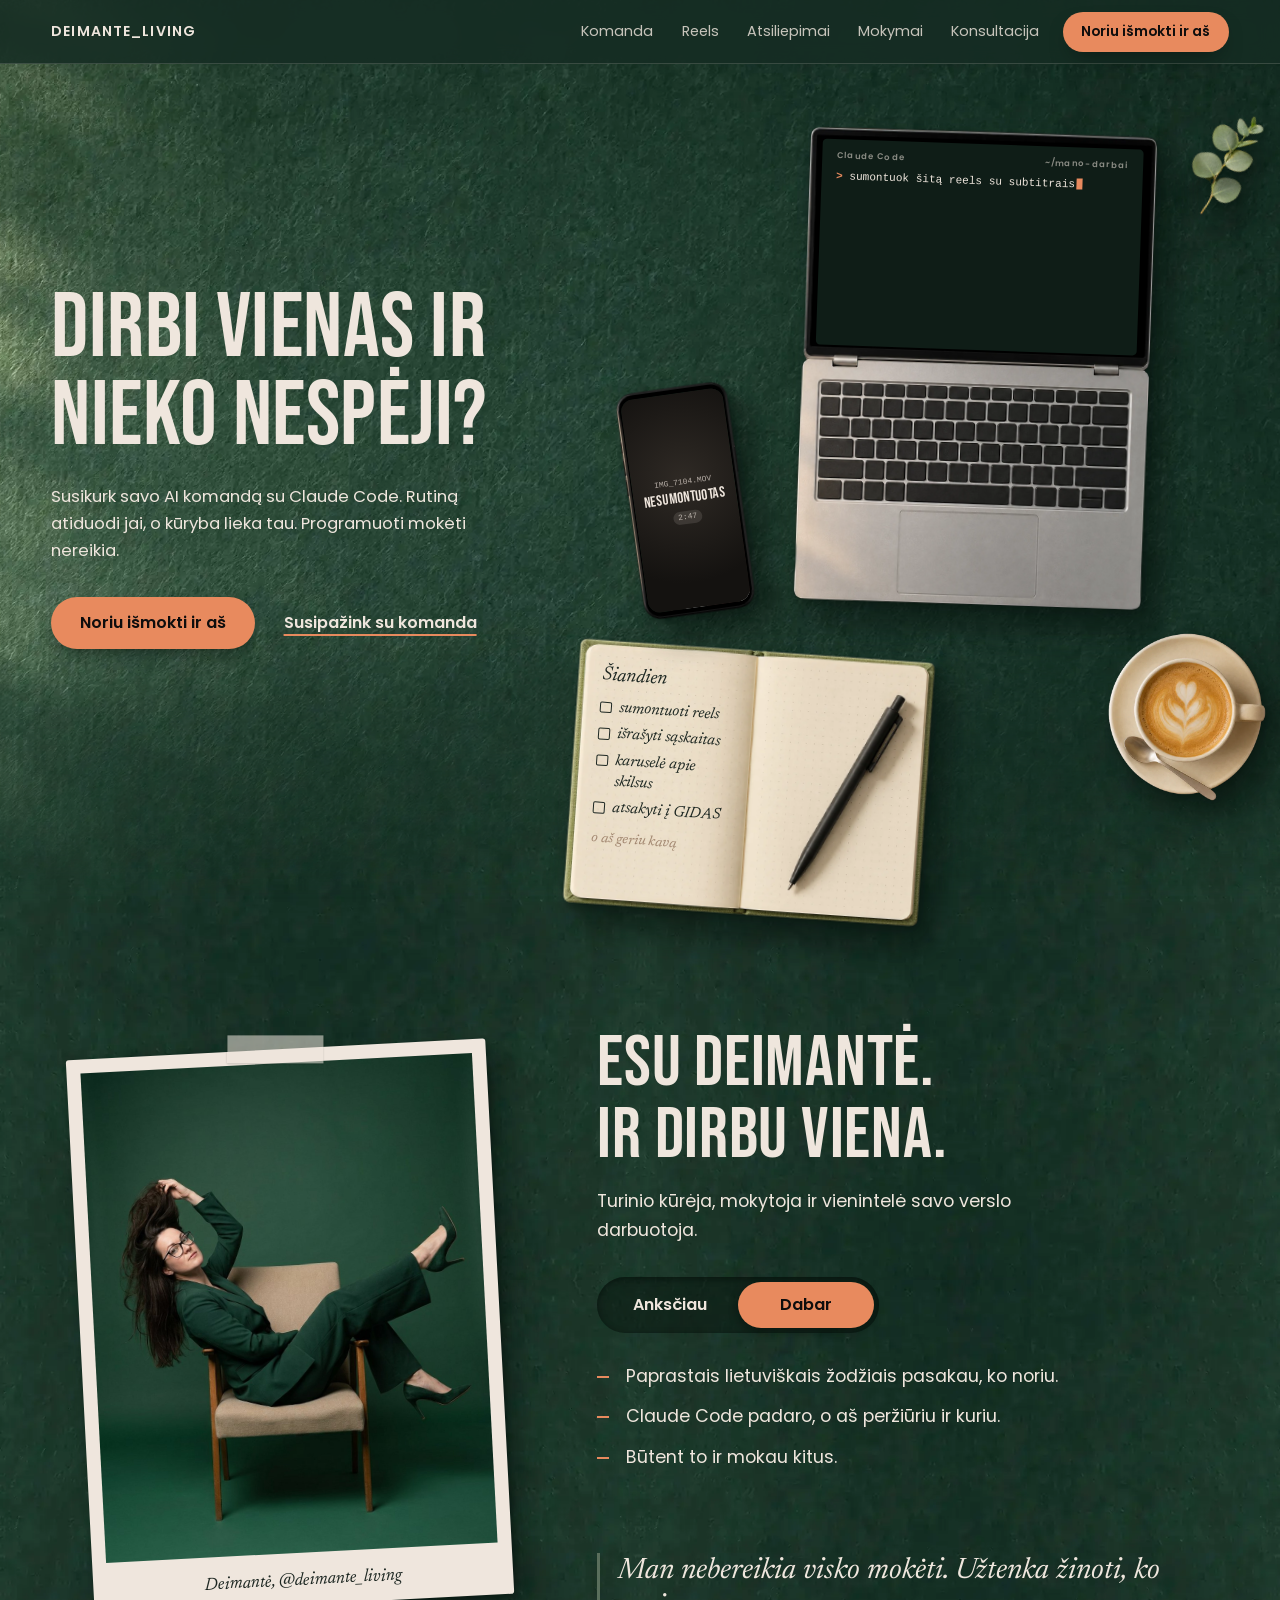
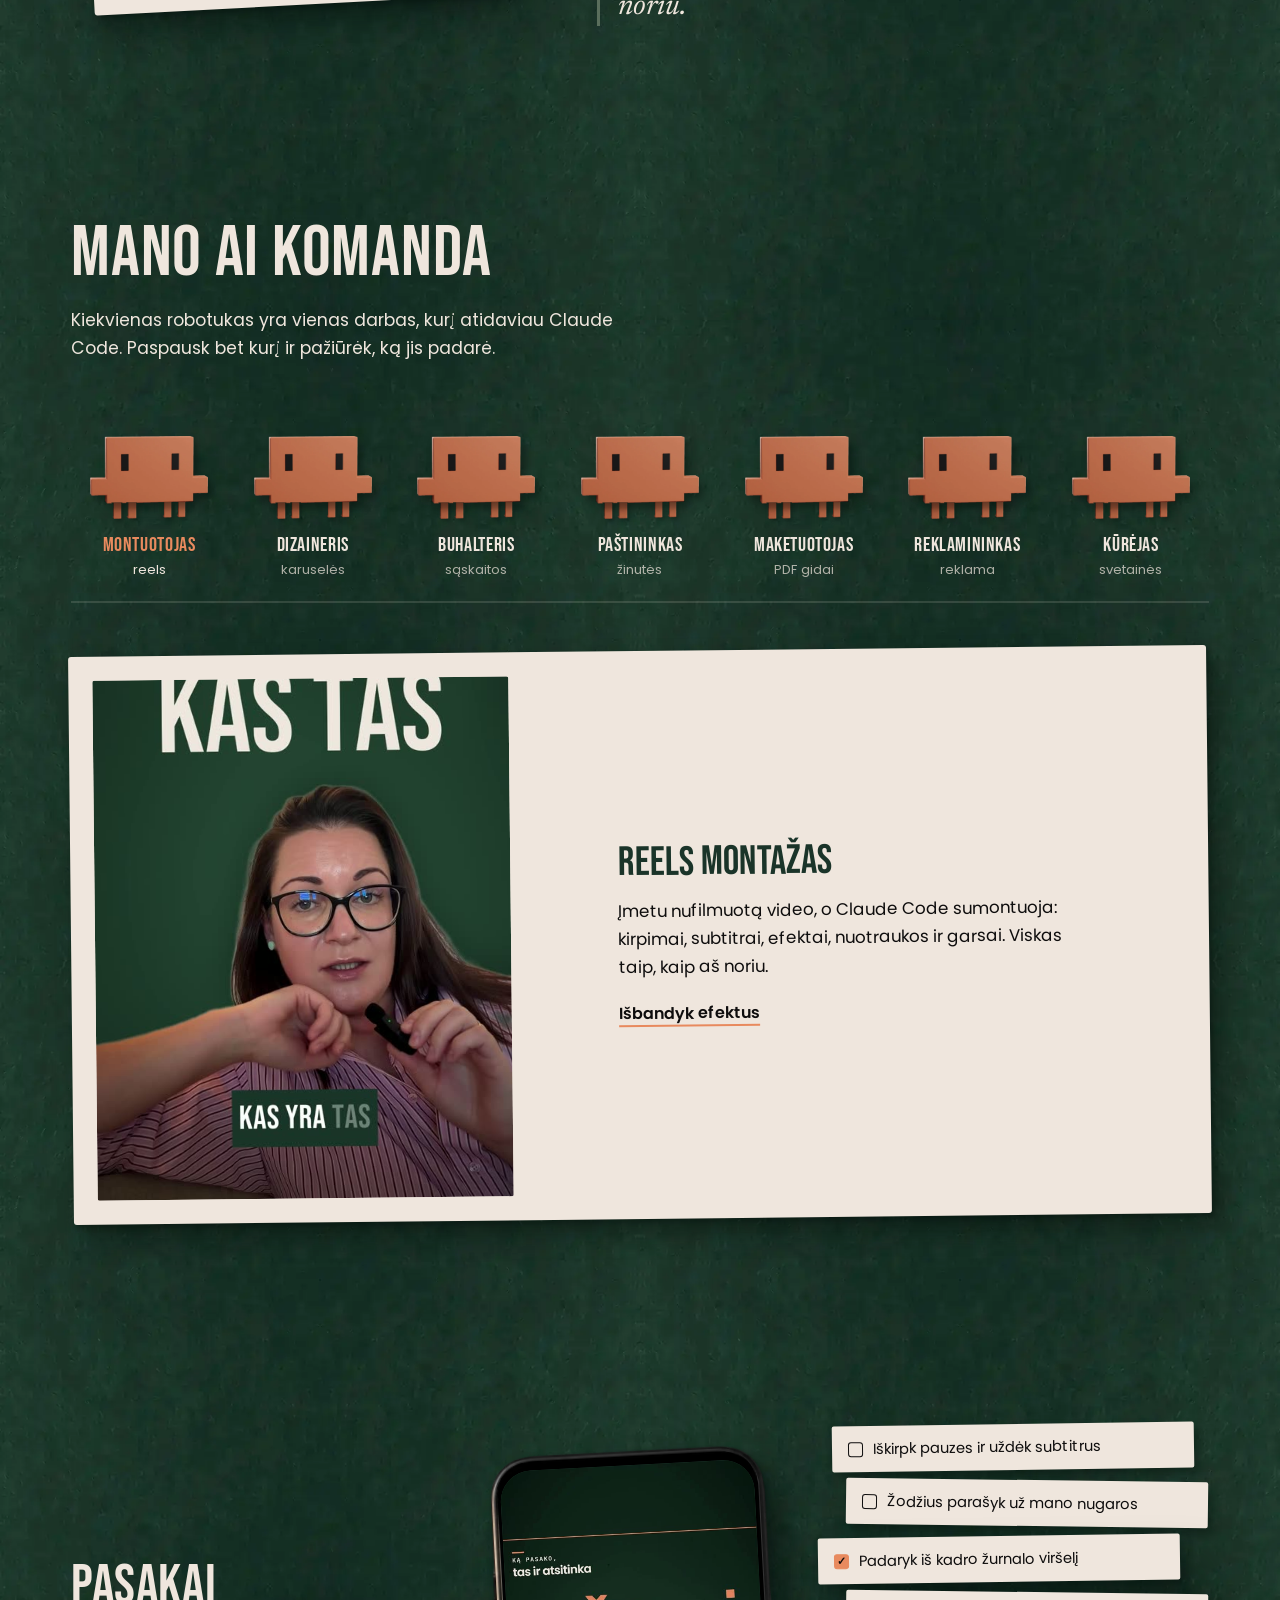
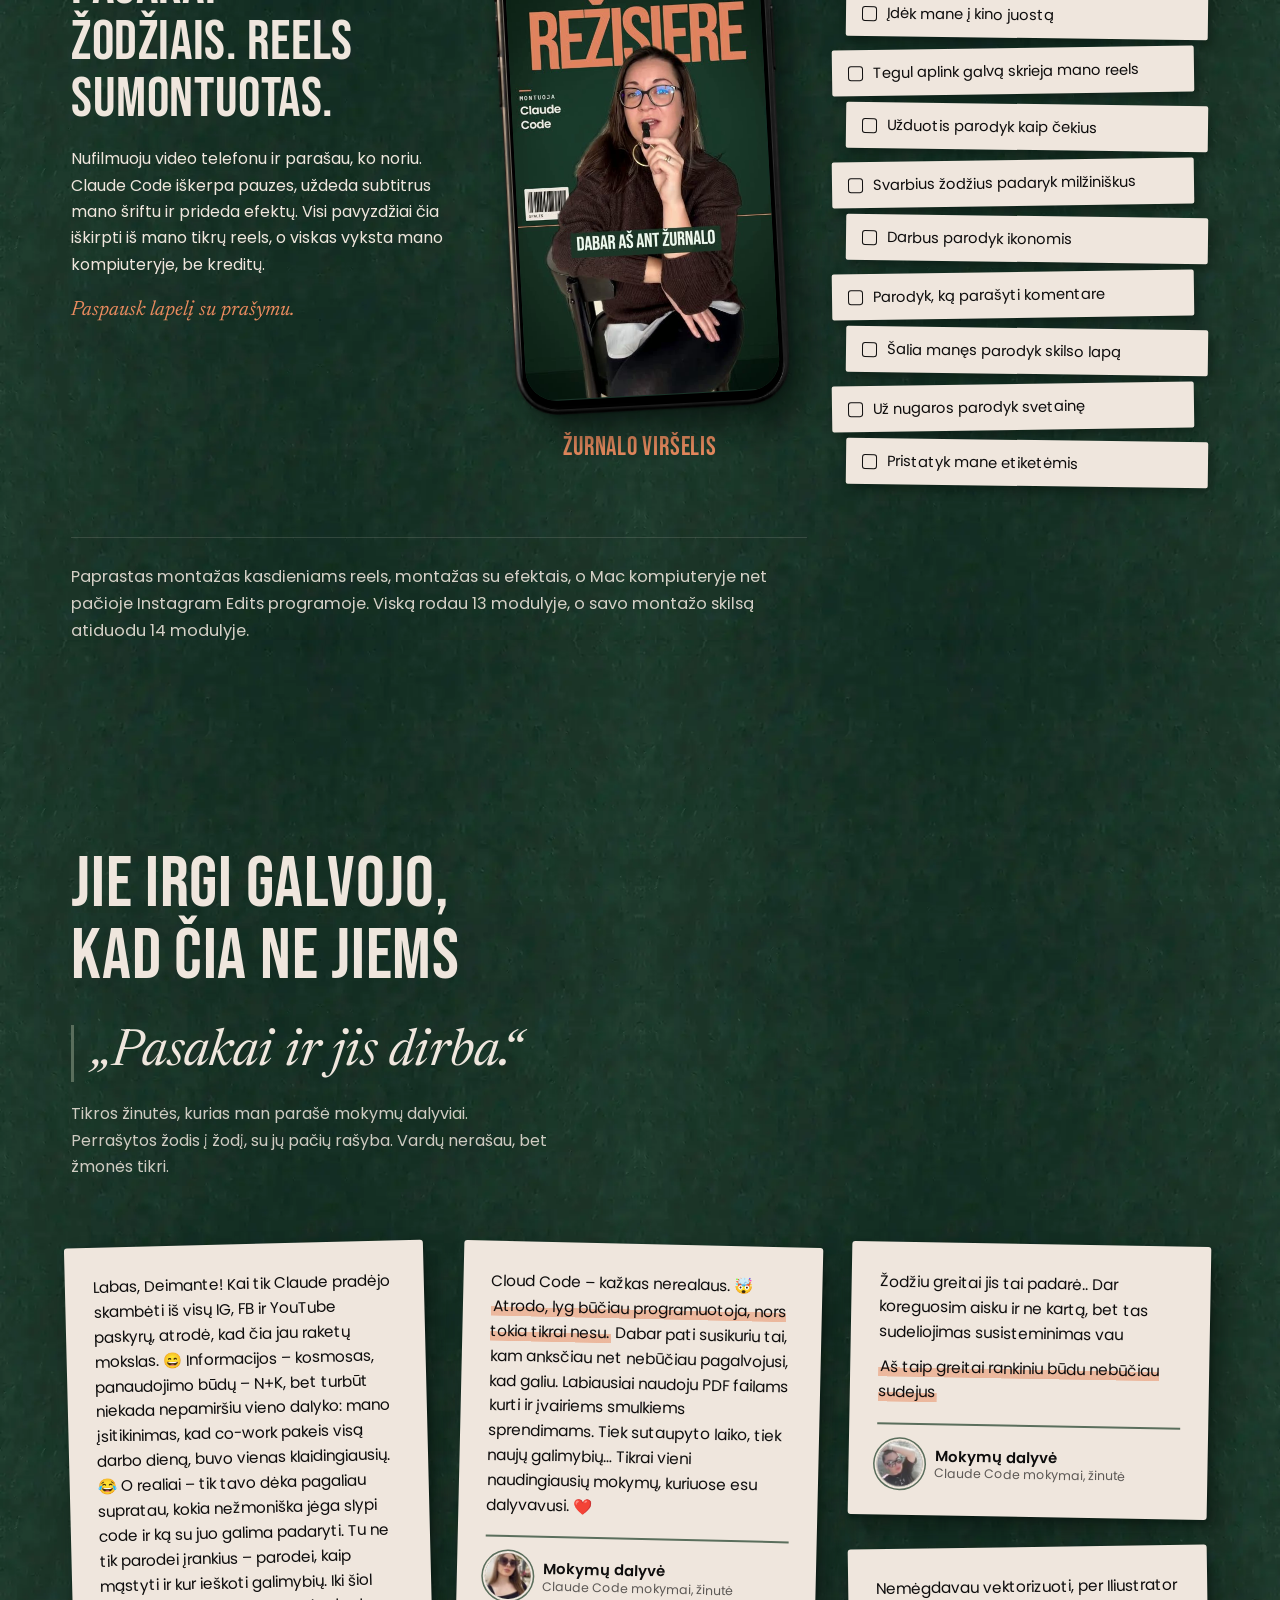
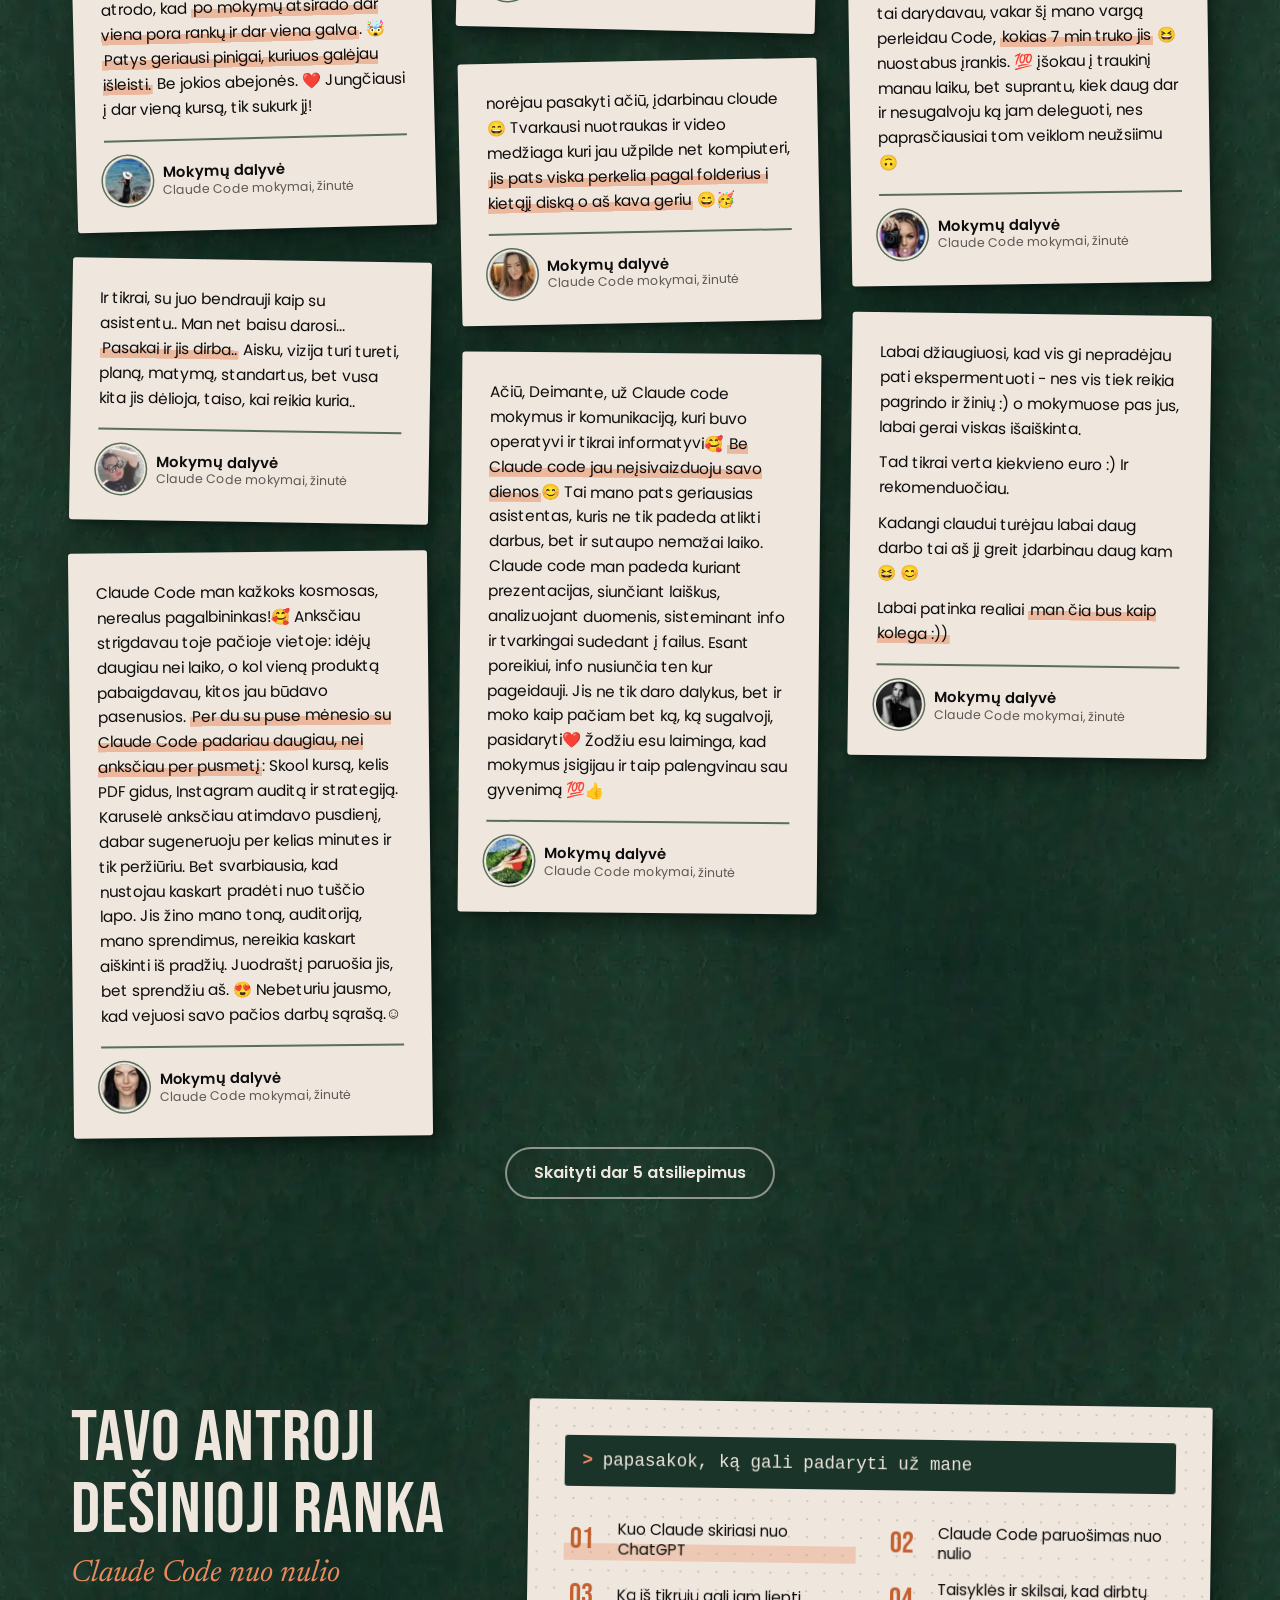
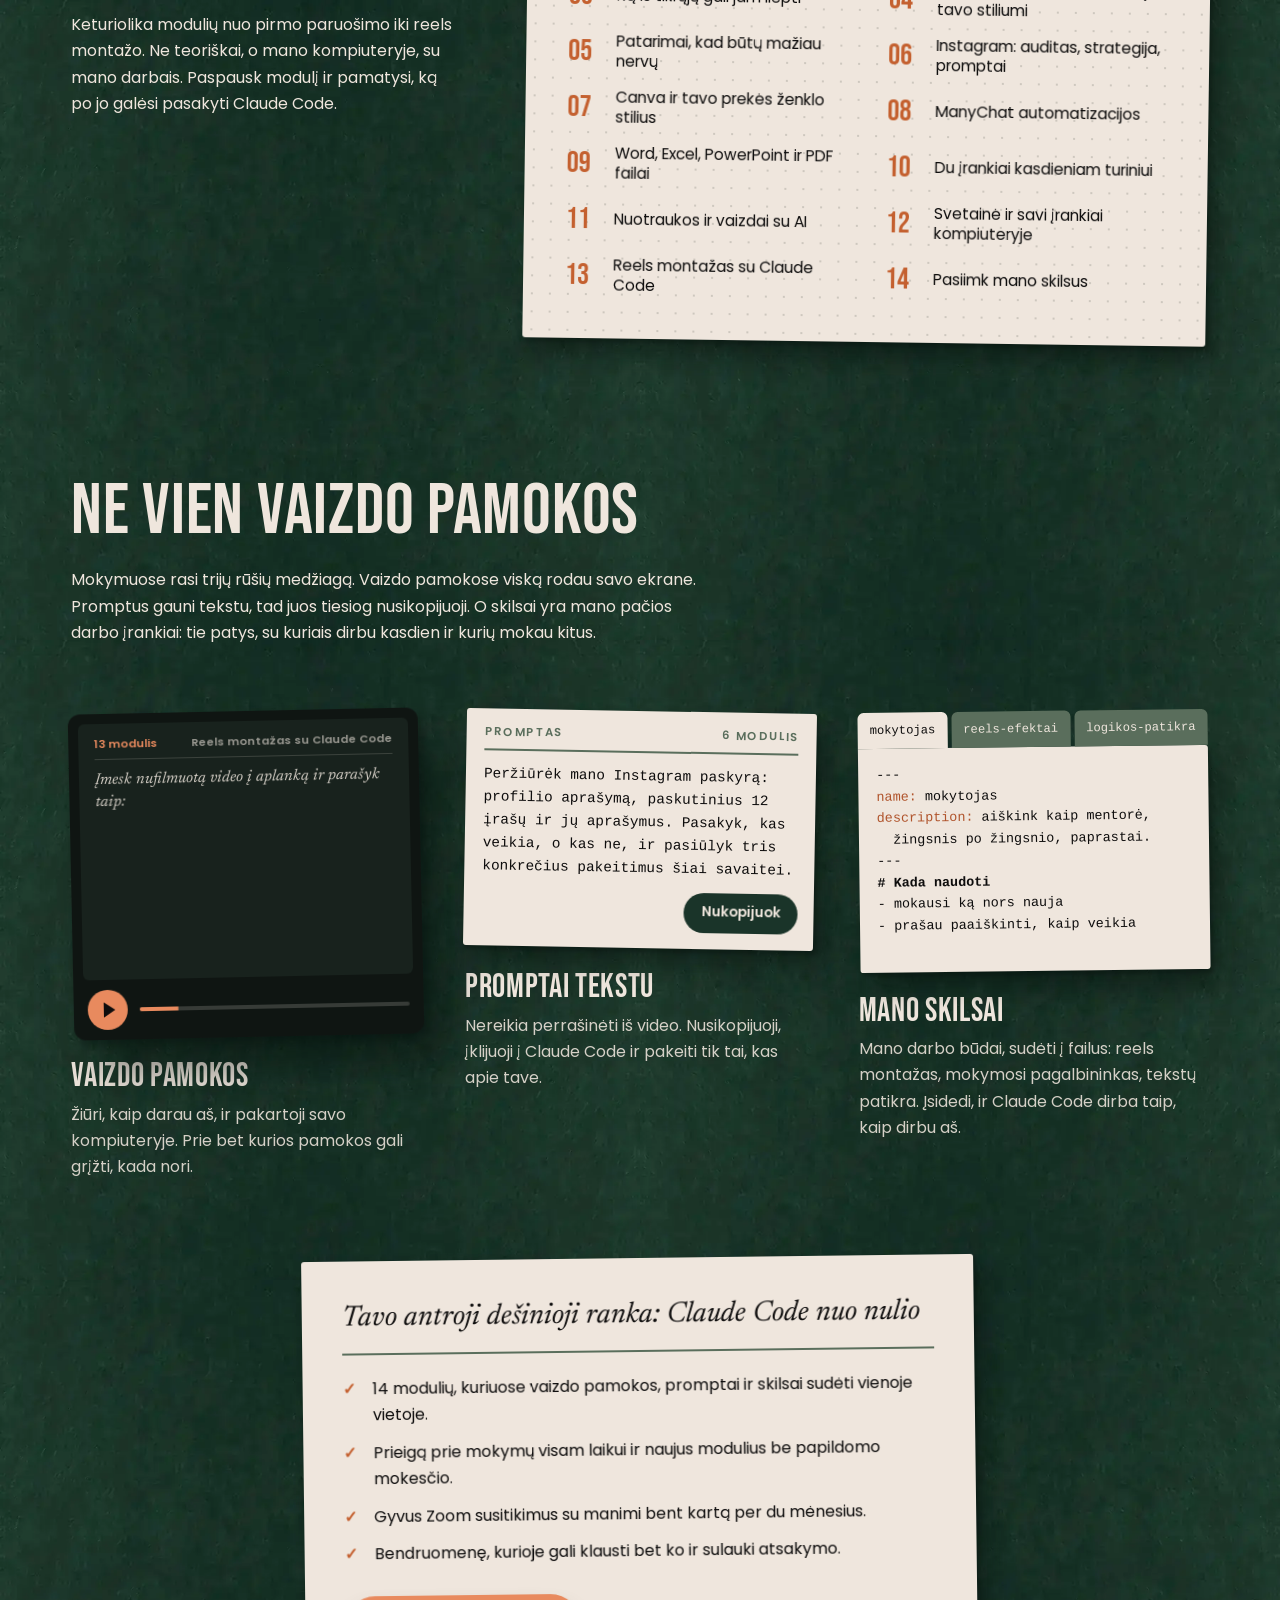
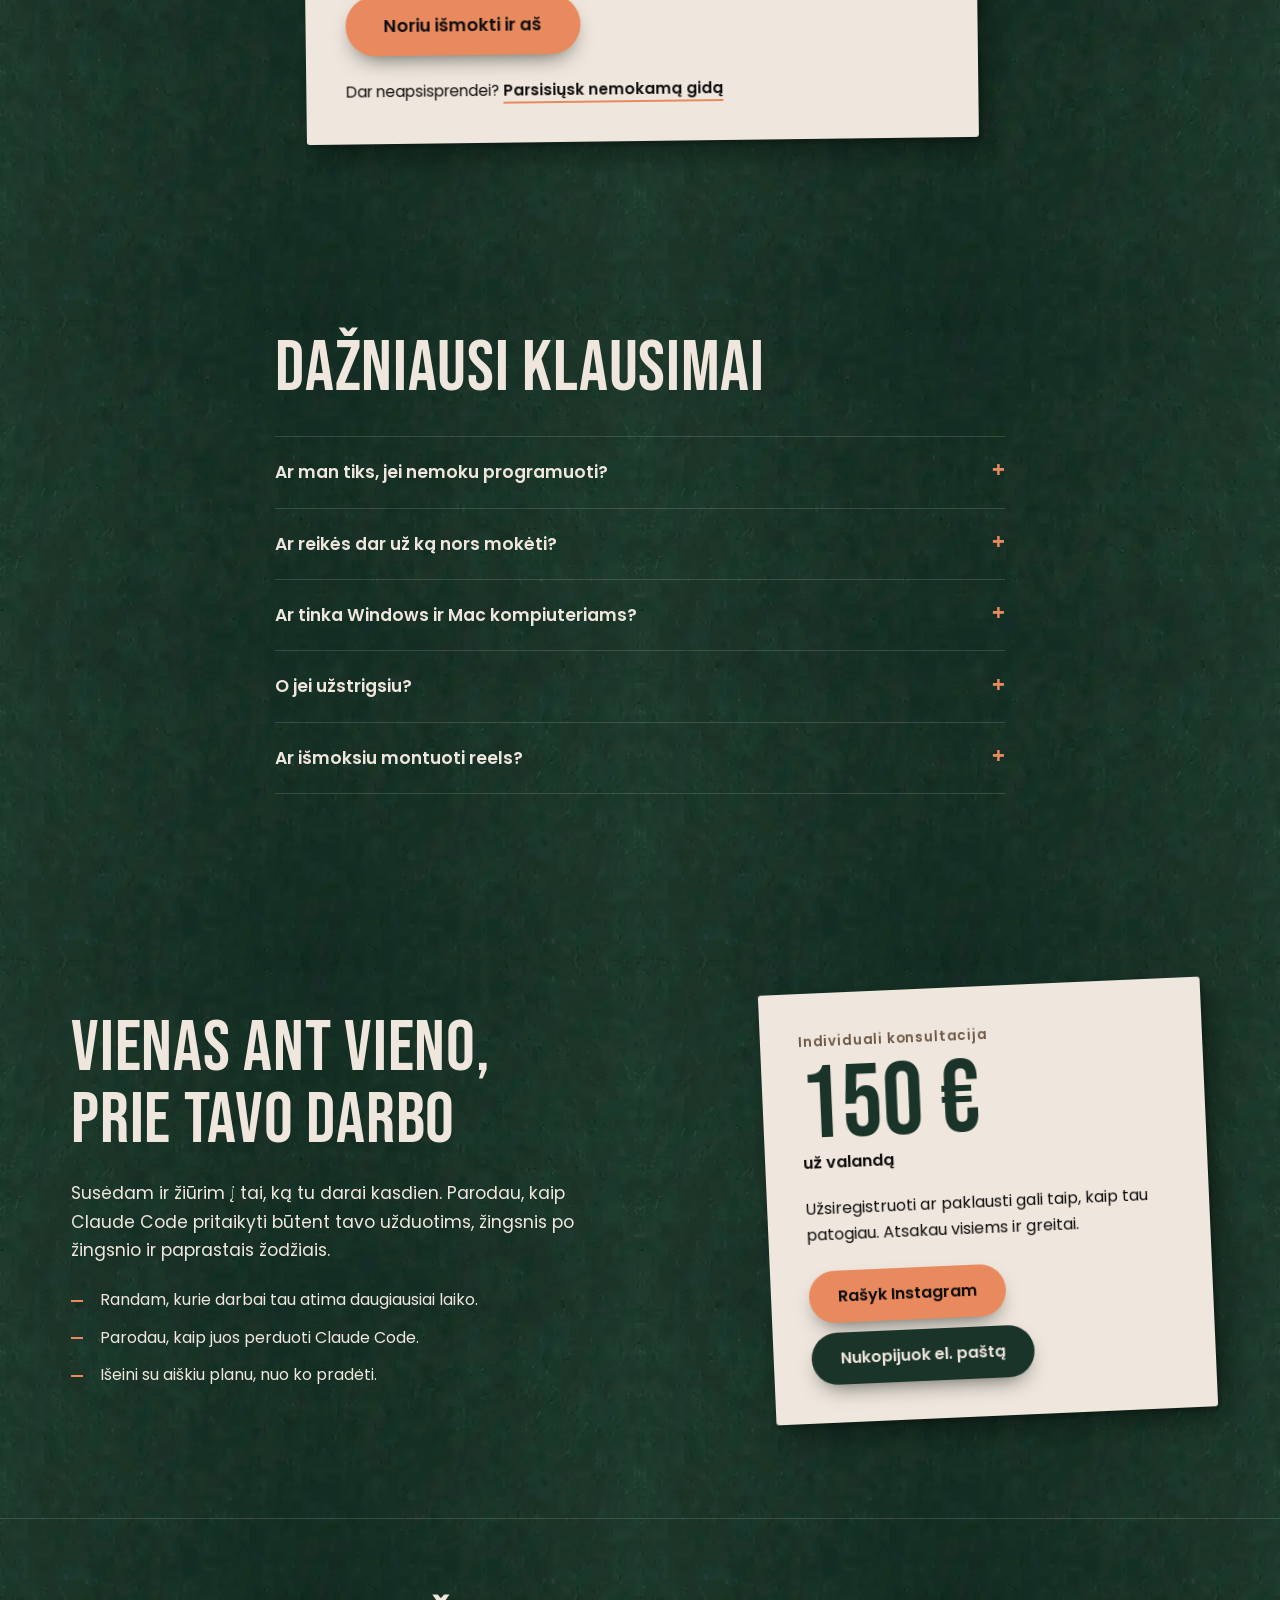
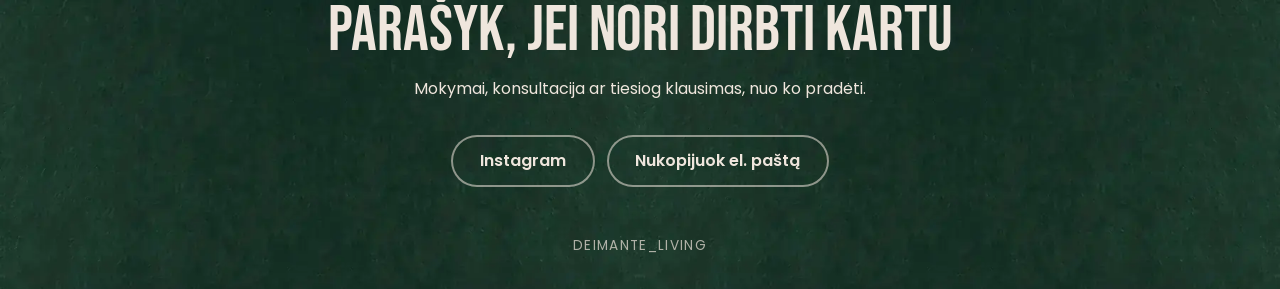
==== commit 8d7ba559: "Grotuvo ikonos be kraštinių Co-Authored-By: Claude Opus 5.5 <noreply@anthropic.com>" ====
--- a/index.html
+++ b/index.html
@@ -13,7 +13,7 @@
 <link rel="preconnect" href="https://fonts.gstatic.com" crossorigin>
 <link href="https://fonts.googleapis.com/css2?family=Bebas+Neue&family=Newsreader:ital,opsz,wght@1,6..72,400&family=Poppins:wght@400;600&display=swap" rel="stylesheet">
 <link rel="preload" as="image" href="media/stalas/kilimelis.webp">
-<link rel="stylesheet" href="style.css?v=stalas-13">
+<link rel="stylesheet" href="style.css?v=stalas-14">
 <!--
 THESIS: svetainė yra Deimantės darbo stalas iš viršaus. Ne skyrių kaladė su kortelėmis, o vienas stalas, ant kurio Claude Code komanda (oranžiniai robotukai) atlieka tikrus darbus.
 OWN-WORLD: gilios žalios veltinio kilimėlis per visą puslapį, tikri iškirpti daiktai su šešėliu į dešinę, kremo popieriaus lapai, oranžinė tik varnelėms, žymekliui ir mygtukui. Bebas, Poppins, Newsreader ranka rašytiems užrašams.
@@ -534,6 +534,6 @@
   <img class="robotas__kunas" src="media/robotukas/kunas.webp?v=3" width="640" height="447" alt="" draggable="false">
 </template>
 
-<script src="main.js?v=stalas-13"></script>
+<script src="main.js?v=stalas-14"></script>
 </body>
 </html>
--- a/style.css
+++ b/style.css
@@ -578,8 +578,8 @@
 .pamoka__eilutes .atlikta { color: #a8c9b0; }
 .pamoka__valdymas { display: flex; align-items: center; gap: 12px; padding: 10px 4px 2px; }
 .pamoka__groti { flex: none; display: grid; place-items: center; width: 40px; height: 40px; border: 0; border-radius: 50%; background: var(--oranz); cursor: pointer; }
-.pamoka__groti span { width: 0; height: 0; margin-left: 3px; border-left: 12px solid var(--juoda); border-top: 8px solid transparent; border-bottom: 8px solid transparent; }
-.pamoka.groja .pamoka__groti span { width: 12px; height: 14px; margin: 0; border: 0; border-left: 4px solid var(--juoda); border-right: 4px solid var(--juoda); }
+.pamoka__groti span { width: 12px; height: 16px; margin-left: 3px; background: var(--juoda); clip-path: polygon(0 0, 100% 50%, 0 100%); }
+.pamoka.groja .pamoka__groti span { width: 12px; height: 14px; margin: 0; background: linear-gradient(90deg, var(--juoda) 0 4px, transparent 4px 8px, var(--juoda) 8px); clip-path: none; }
 .pamoka__juosta { flex: 1; height: 4px; overflow: hidden; border-radius: 2px; background: rgba(239, 230, 221, 0.18); }
 .pamoka__juosta span { display: block; width: 100%; height: 100%; background: var(--oranz); transform-origin: left; scale: var(--eiga, 0) 1; }
 
@@ -607,7 +607,7 @@
   box-shadow: var(--seselis-popieriaus);
   rotate: -0.7deg;
 }
-.viduje__pavadinimas { margin-bottom: 1.3rem; padding-left: 16px; border-left: 3px solid var(--sage); font: italic 400 clamp(1.4rem, 2.4vw, 1.8rem)/1.25 var(--ranka); }
+.viduje__pavadinimas { margin-bottom: 1.3rem; padding-bottom: 1rem; border-bottom: 2px solid var(--sage); font: italic 400 clamp(1.4rem, 2.4vw, 1.8rem)/1.25 var(--ranka); }
 .viduje__gauni { display: grid; gap: 0.7rem; margin-bottom: 1.8rem; }
 .viduje__gauni li { position: relative; padding-left: 1.9rem; }
 .viduje__gauni li::before { content: "✓"; position: absolute; left: 0; top: 0; font-weight: 700; color: #c4602f; }
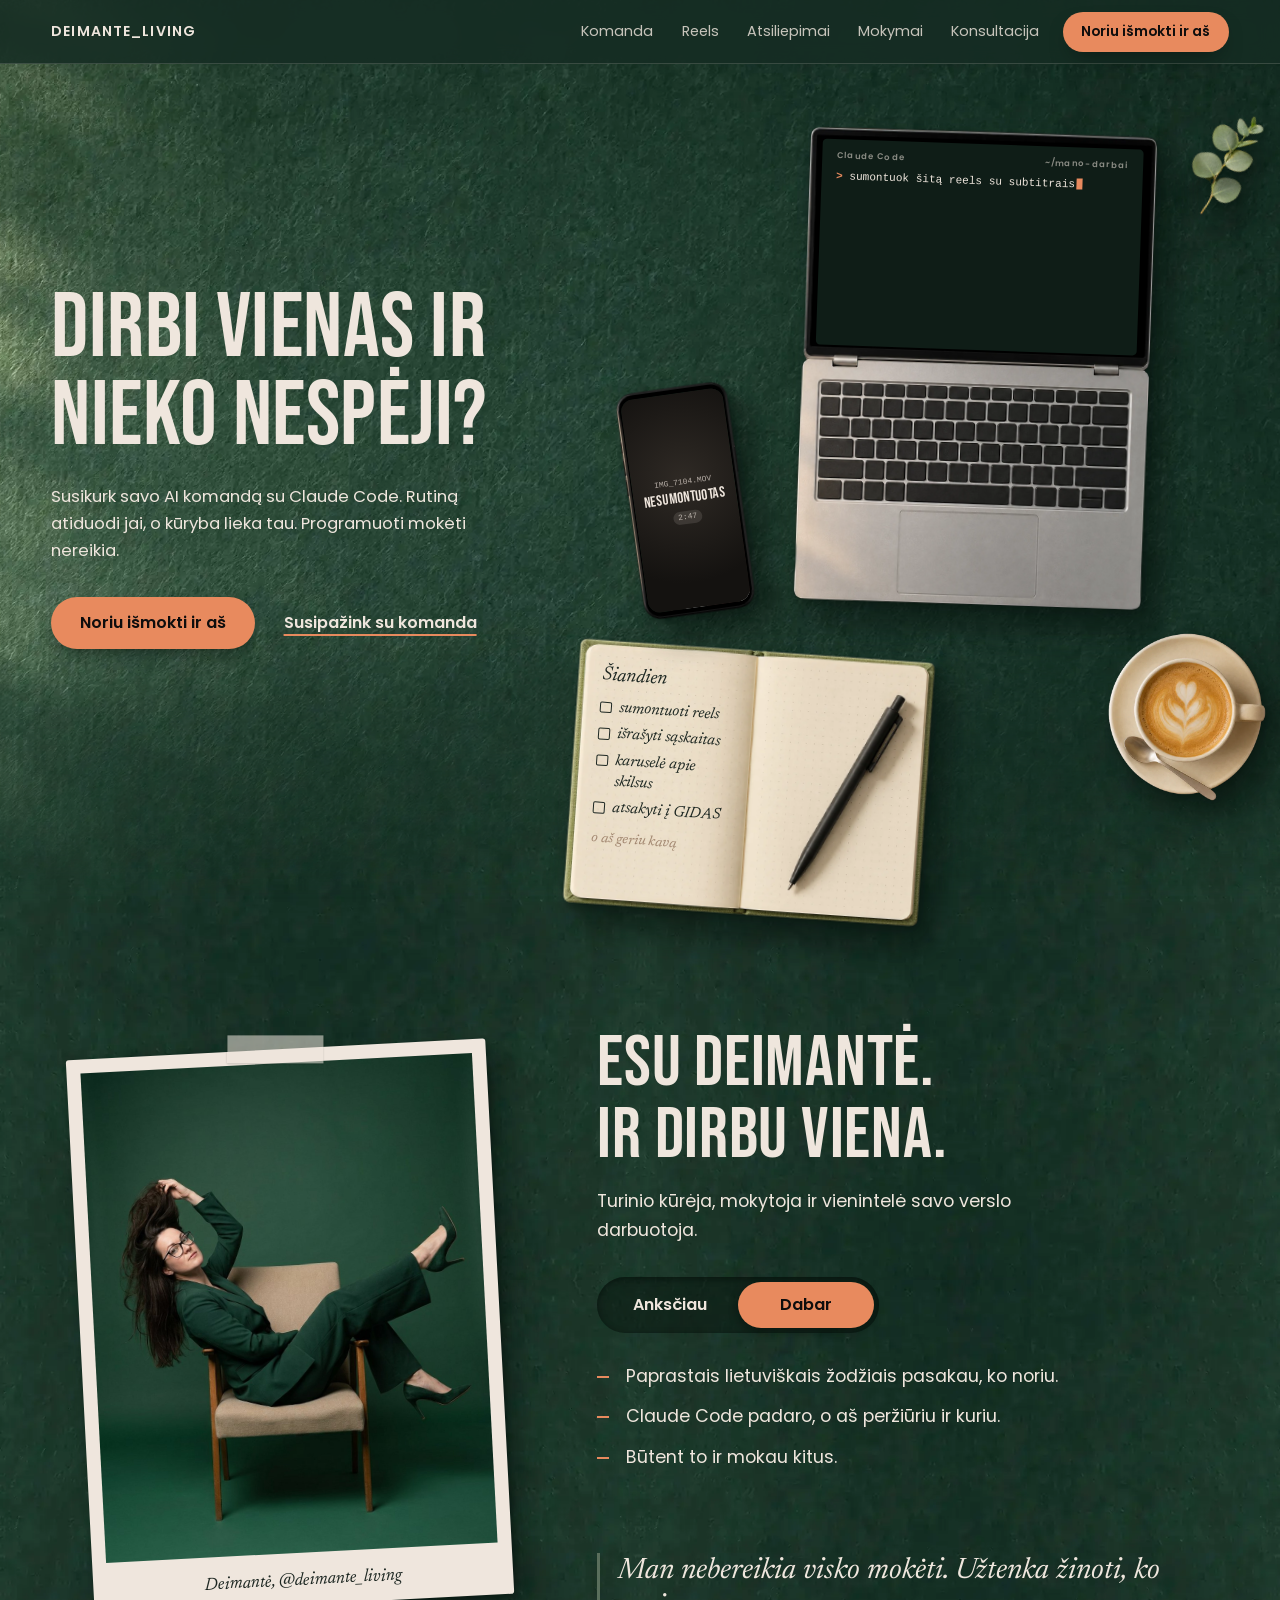
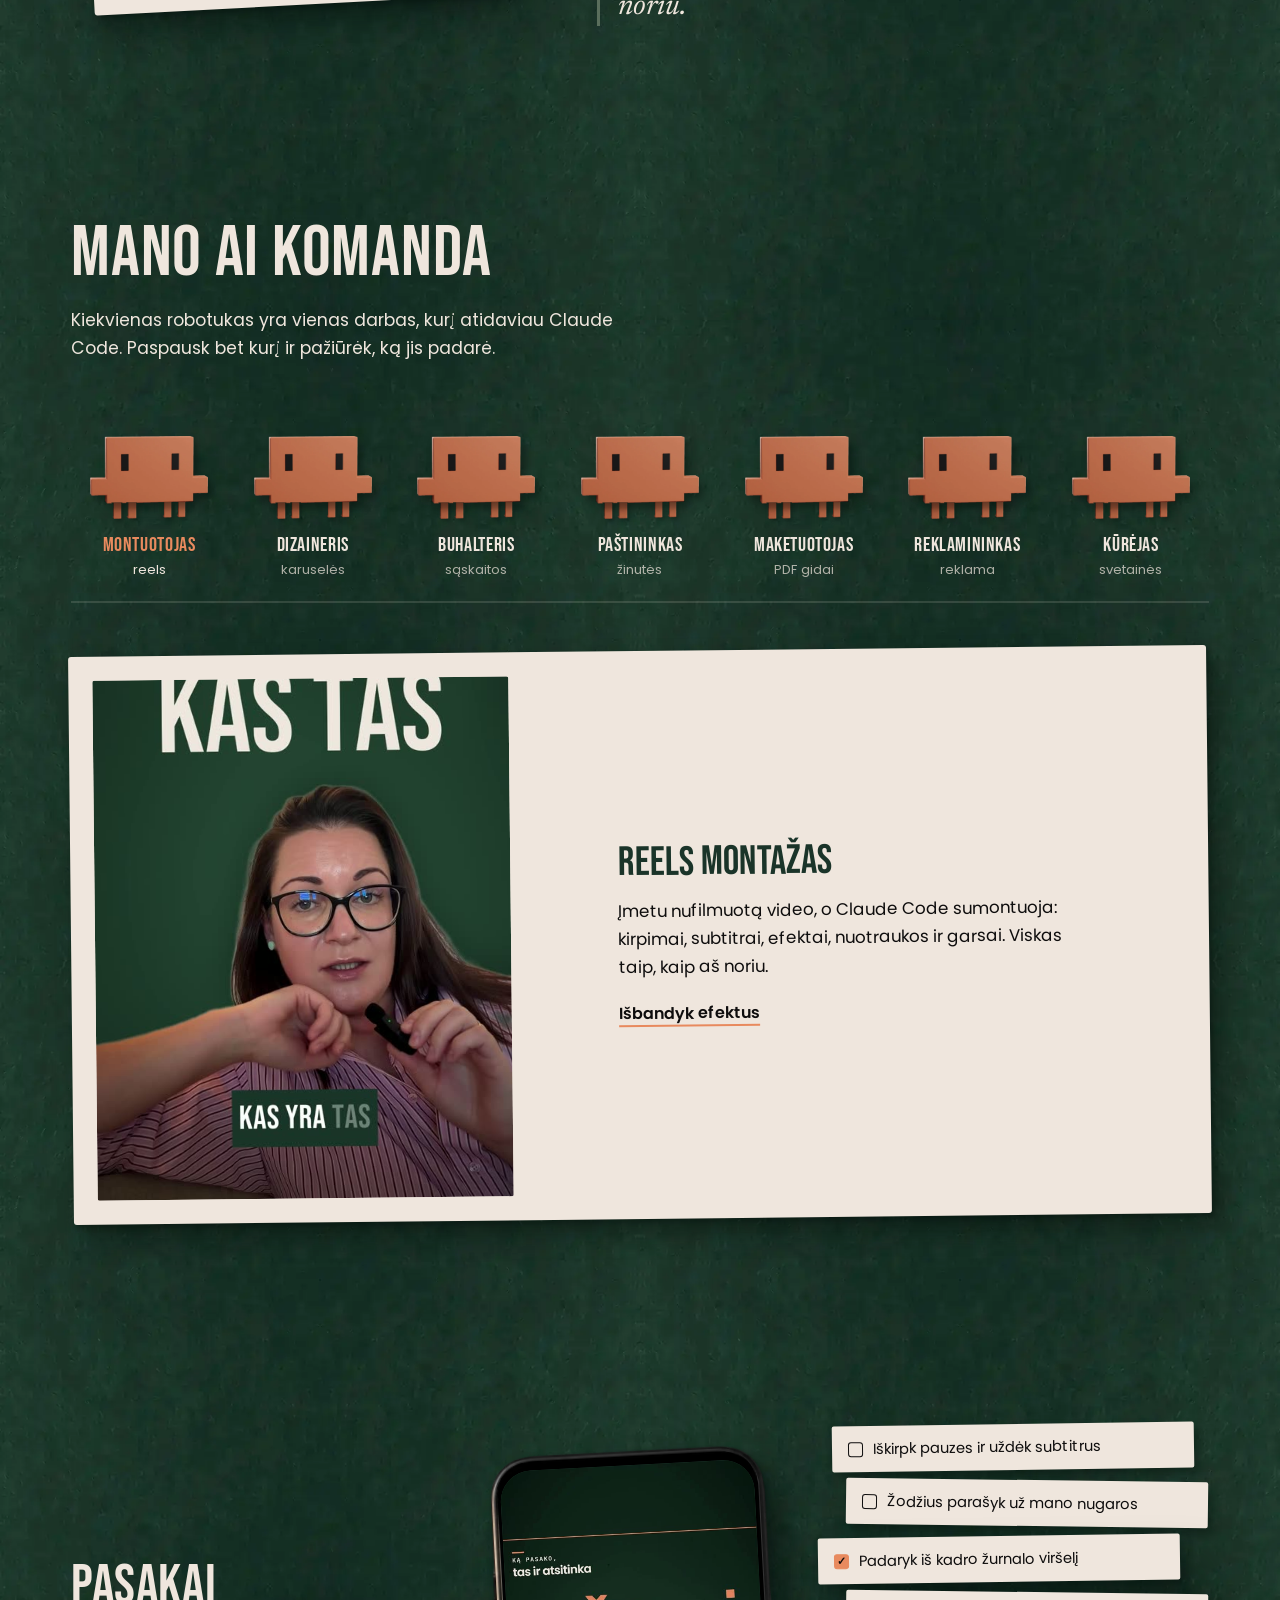
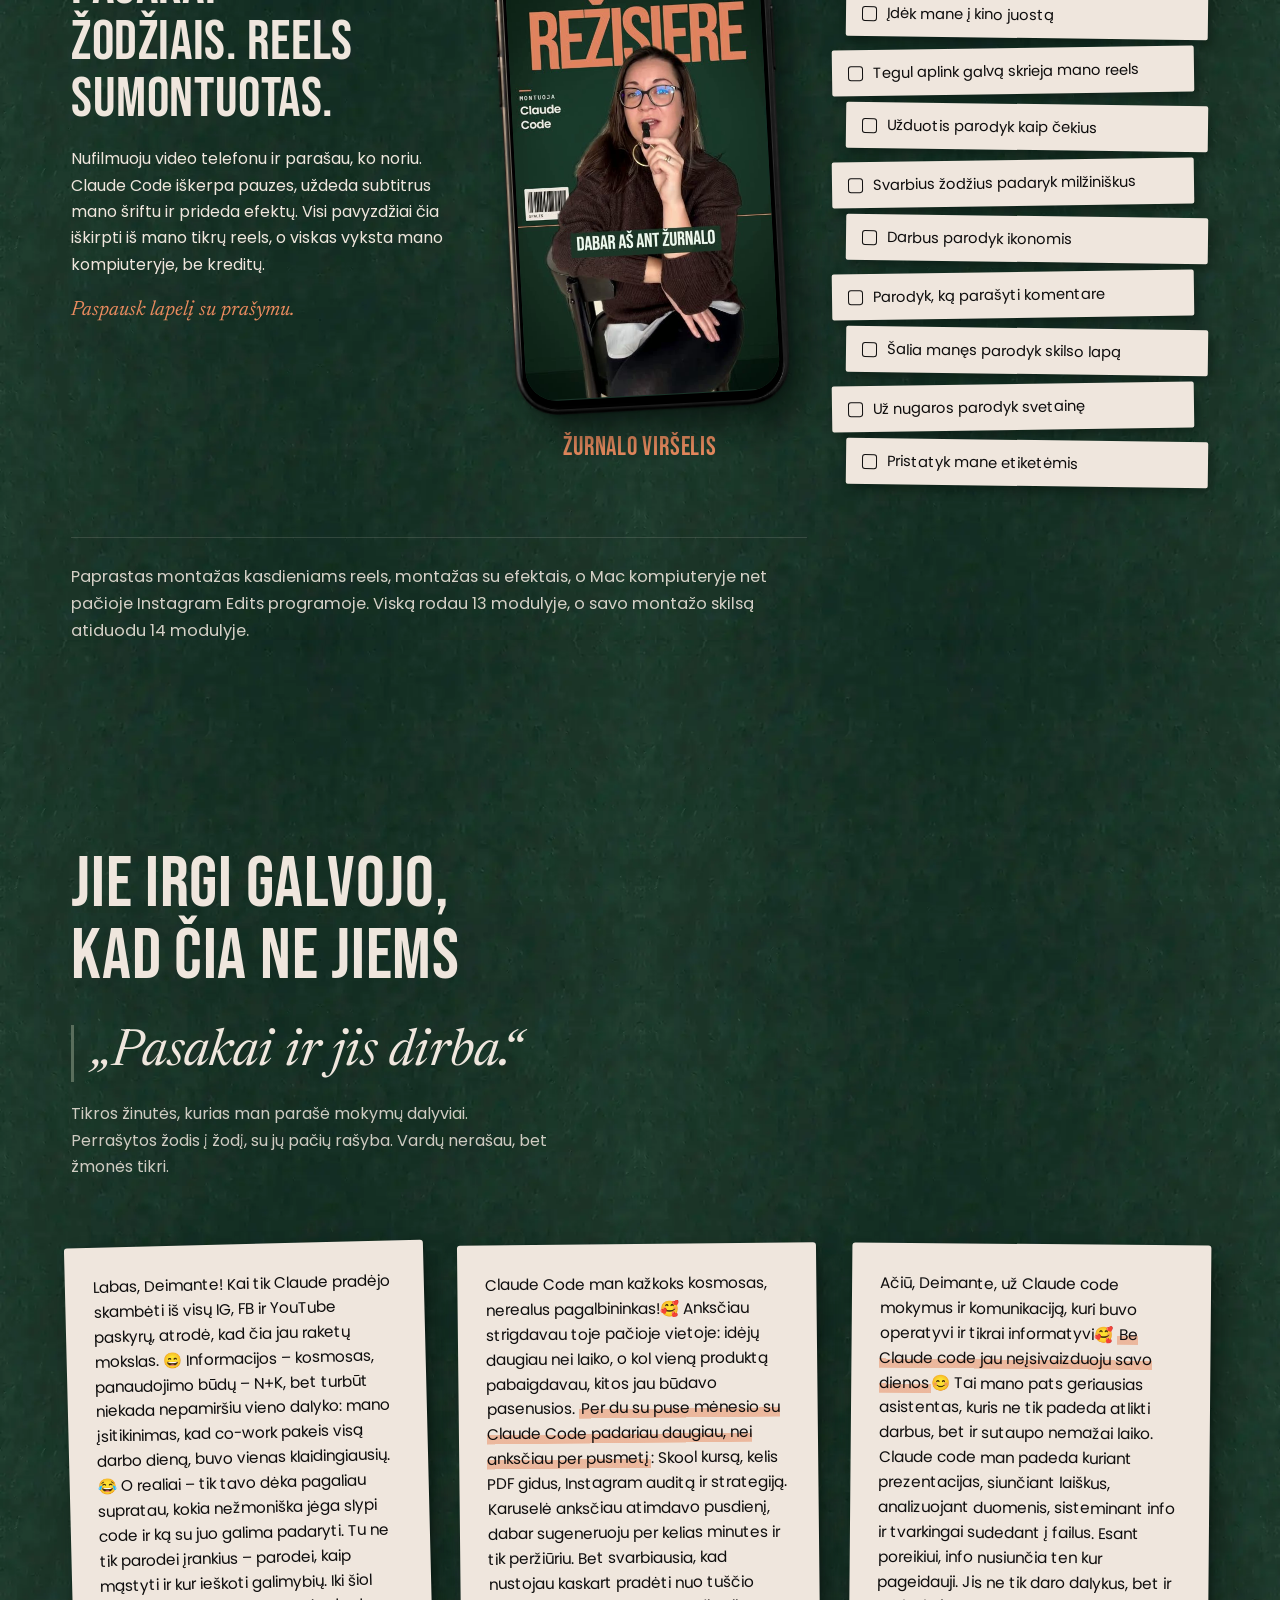
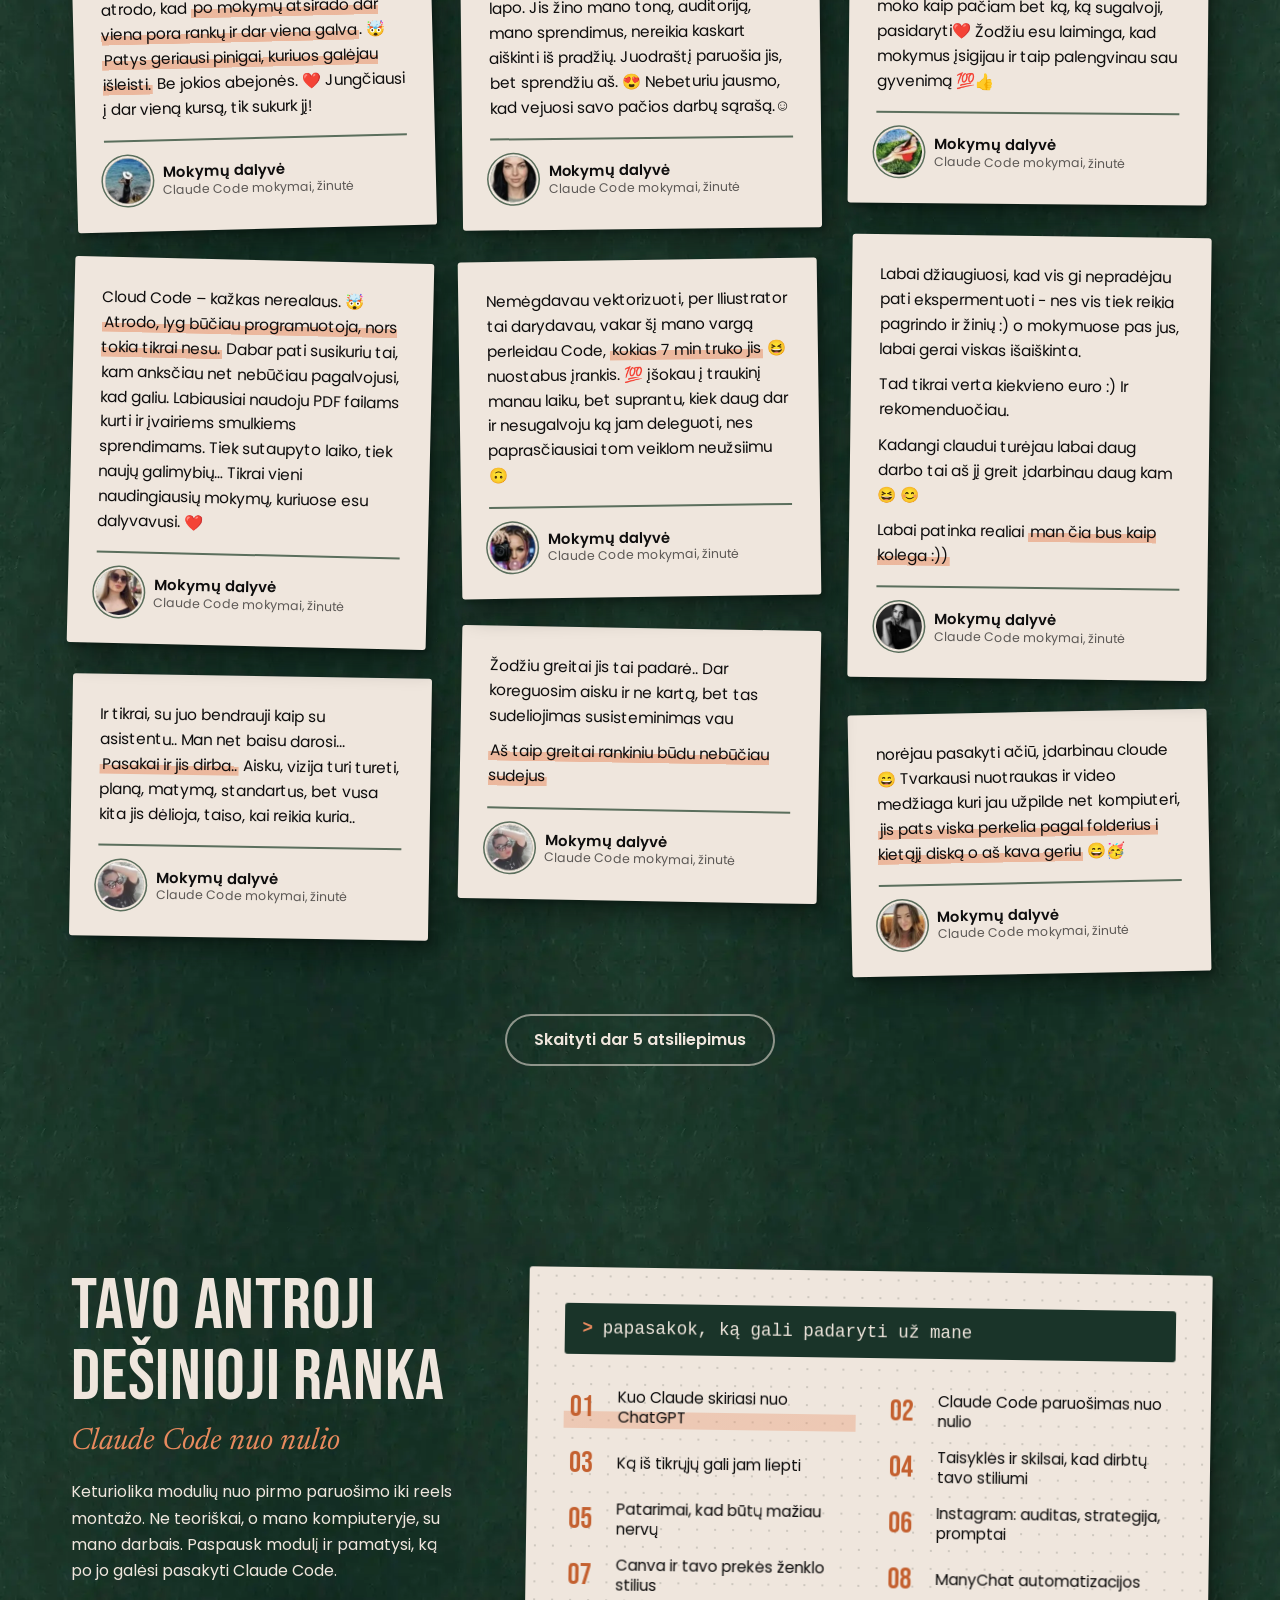
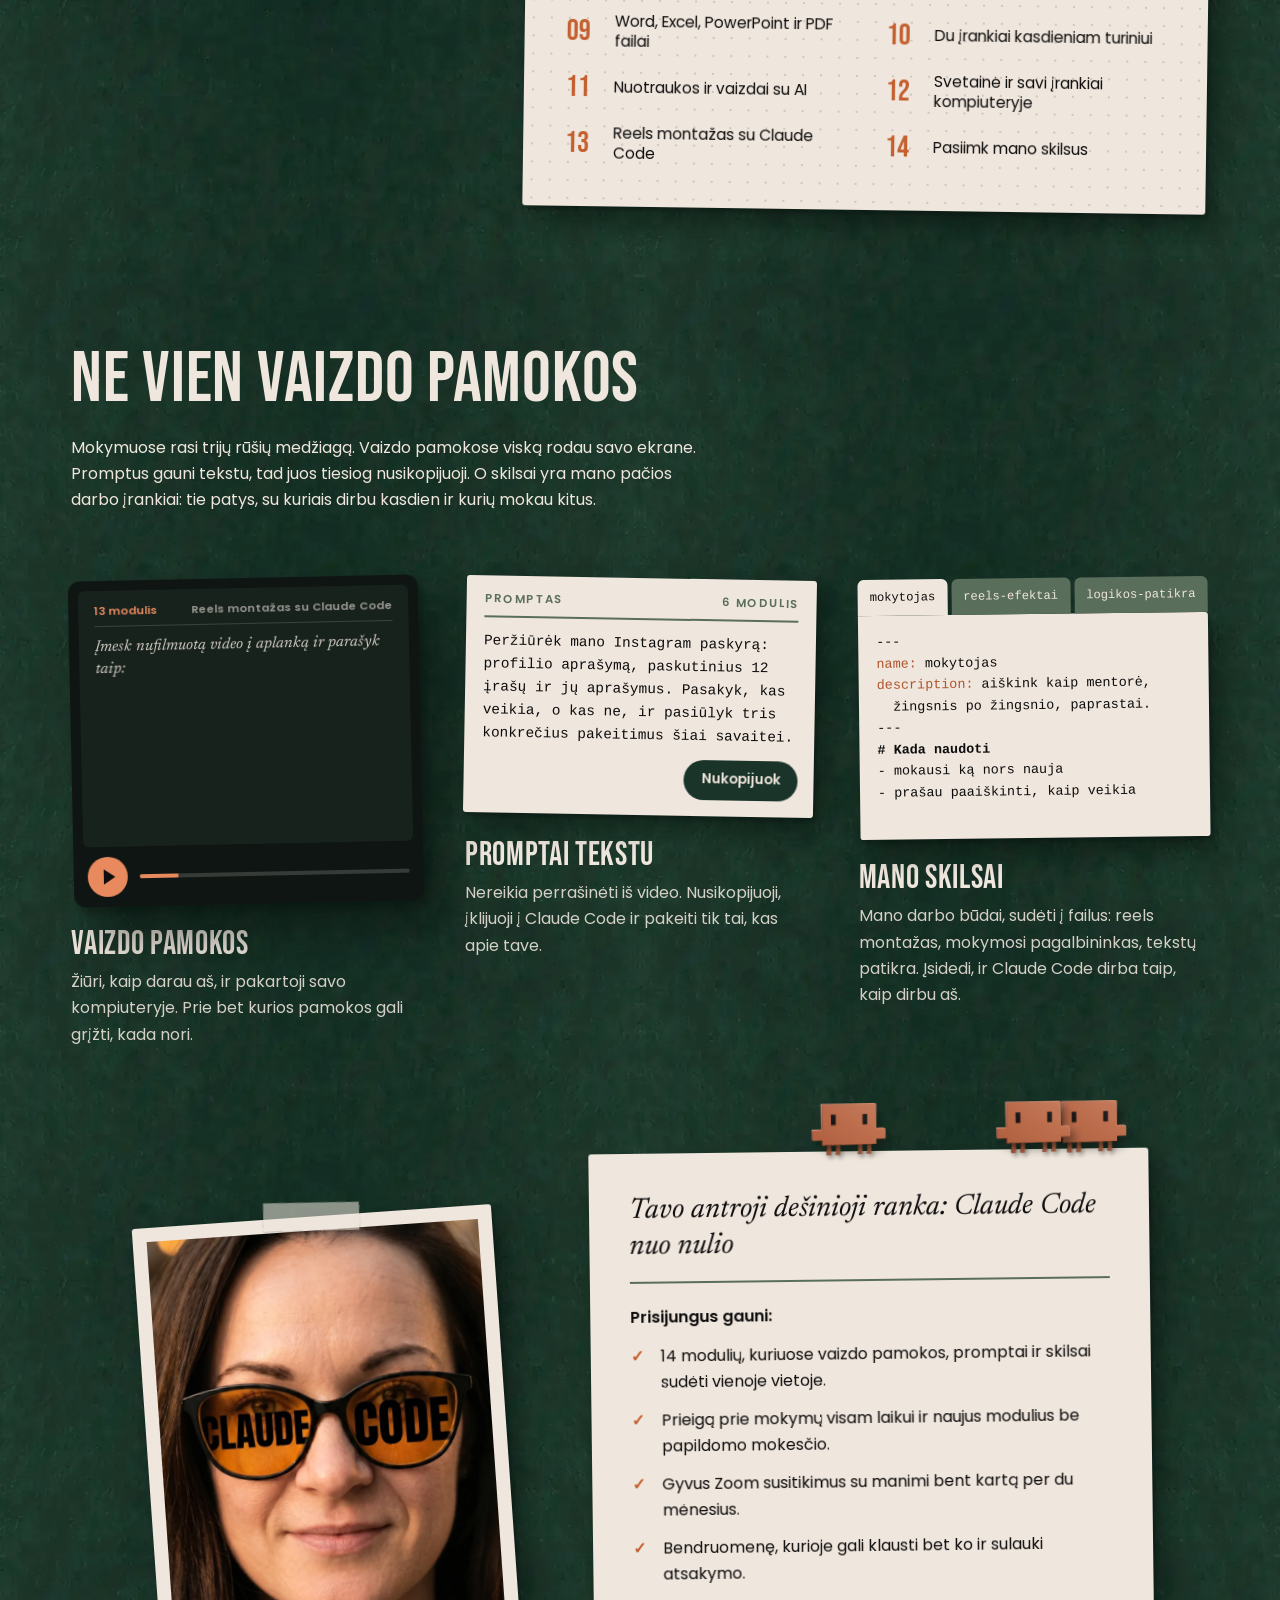
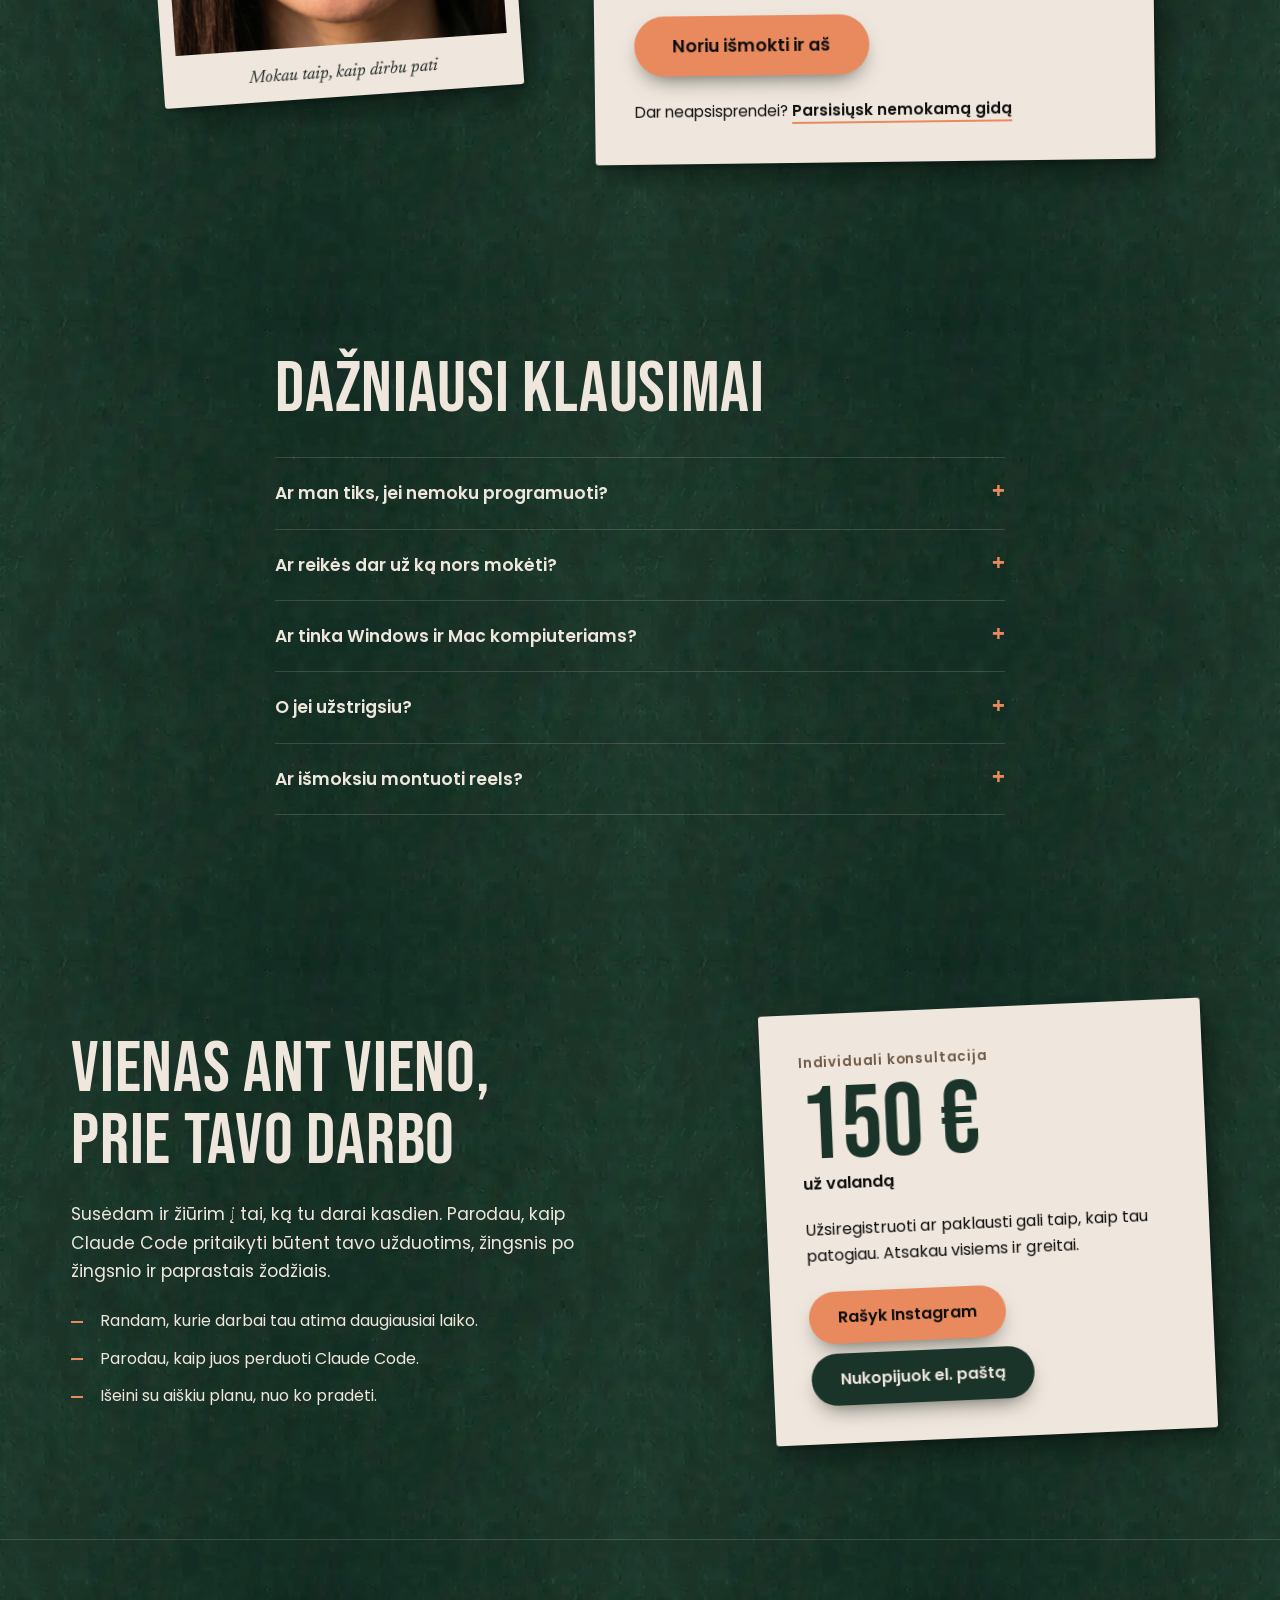
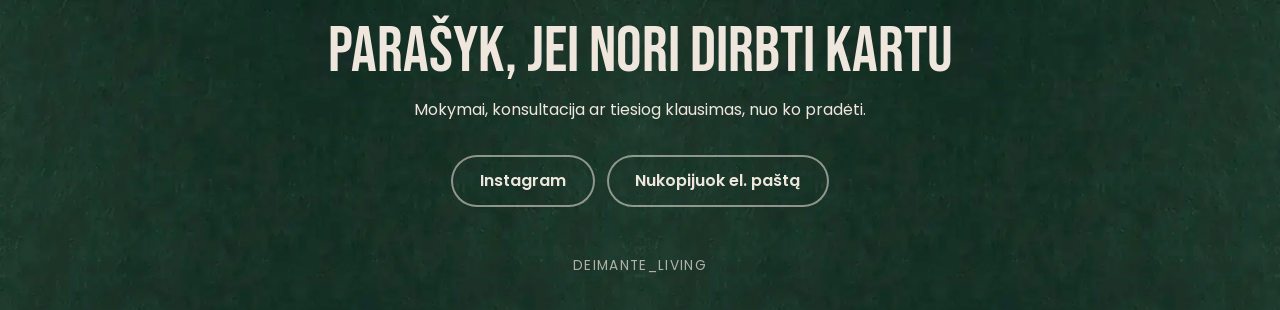
==== commit 05cff591: "Atsiliepimai be skylių, prie mokymų nuotrauka su CLAUDE CODE akiniais ir vaikštantys robotukai Co-Au" ====
--- a/index.html
+++ b/index.html
@@ -13,7 +13,7 @@
 <link rel="preconnect" href="https://fonts.gstatic.com" crossorigin>
 <link href="https://fonts.googleapis.com/css2?family=Bebas+Neue&family=Newsreader:ital,opsz,wght@1,6..72,400&family=Poppins:wght@400;600&display=swap" rel="stylesheet">
 <link rel="preload" as="image" href="media/stalas/kilimelis.webp">
-<link rel="stylesheet" href="style.css?v=stalas-14">
+<link rel="stylesheet" href="style.css?v=stalas-15">
 <!--
 THESIS: svetainė yra Deimantės darbo stalas iš viršaus. Ne skyrių kaladė su kortelėmis, o vienas stalas, ant kurio Claude Code komanda (oranžiniai robotukai) atlieka tikrus darbus.
 OWN-WORLD: gilios žalios veltinio kilimėlis per visą puslapį, tikri iškirpti daiktai su šešėliu į dešinę, kremo popieriaus lapai, oranžinė tik varnelėms, žymekliui ir mygtukui. Bebas, Poppins, Newsreader ranka rašytiems užrašams.
@@ -451,8 +451,17 @@
       </li>
     </ul>
 
-    <div class="viduje__lapas">
+    <div class="pasiulymas">
+    <figure class="nuotrauka nuotrauka--akiniai">
+      <img src="media/akiniai.webp" width="800" height="1000" alt="Deimantė su oranžiniais akiniais, ant kurių parašyta CLAUDE CODE" loading="lazy">
+      <figcaption>Mokau taip, kaip dirbu pati</figcaption>
+    </figure>
+    <div class="viduje__lapas" data-lapo-robotai>
+      <div class="lapo-robotai" aria-hidden="true">
+        <span class="robotas"></span><span class="robotas"></span><span class="robotas"></span>
+      </div>
       <p class="viduje__pavadinimas">Tavo antroji dešinioji ranka: Claude Code nuo nulio</p>
+      <p class="viduje__ivadas">Prisijungus gauni:</p>
       <ul class="viduje__gauni">
         <li>14 modulių, kuriuose vaizdo pamokos, promptai ir skilsai sudėti vienoje vietoje.</li>
         <li>Prieigą prie mokymų visam laikui ir naujus modulius be papildomo mokesčio.</li>
@@ -461,6 +470,7 @@
       </ul>
       <a class="mygtukas mygtukas--didelis" href="https://stan.store/deimante_living/p/tavo-antroji-deinioji-ranka" target="_blank" rel="noopener">Noriu išmokti ir aš</a>
       <p class="viduje__gidas">Dar neapsisprendei? <a class="nuoroda nuoroda--tamsi" href="https://stan.store/deimante_living/p/claude-code-tavo-antroji-deinioji-ranka" target="_blank" rel="noopener">Parsisiųsk nemokamą gidą</a></p>
+    </div>
     </div>
   </section>
 
@@ -534,6 +544,6 @@
   <img class="robotas__kunas" src="media/robotukas/kunas.webp?v=3" width="640" height="447" alt="" draggable="false">
 </template>
 
-<script src="main.js?v=stalas-14"></script>
+<script src="main.js?v=stalas-15"></script>
 </body>
 </html>
--- a/style.css
+++ b/style.css
@@ -597,9 +597,15 @@
 .skilsas__failas .raktas { color: #b0542c; }
 .skilsas__failas .antr { font-weight: 700; }
 
+.pasiulymas {
+  display: grid; grid-template-columns: minmax(0, 5fr) minmax(0, 7fr);
+  gap: clamp(2rem, 5vw, 4.5rem); align-items: center;
+  max-width: 64rem; margin: clamp(4rem, 8vw, 6.5rem) auto 0;
+}
+.nuotrauka--akiniai { max-width: 360px; rotate: -4deg; }
 .viduje__lapas {
-  max-width: 42rem;
-  margin: clamp(3rem, 6vw, 5rem) auto 0;
+  position: relative;
+  margin: 0;
   padding: clamp(22px, 3.5vw, 40px);
   background: var(--kremas);
   color: var(--juoda);
@@ -612,6 +618,14 @@
 .viduje__gauni li { position: relative; padding-left: 1.9rem; }
 .viduje__gauni li::before { content: "✓"; position: absolute; left: 0; top: 0; font-weight: 700; color: #c4602f; }
 .viduje__gidas { margin-top: 1.4rem; font-size: 0.95rem; }
+.viduje__ivadas { margin-bottom: 0.8rem; font-weight: 600; }
+/* robotukai vaikšto ant kortelės viršaus */
+.lapo-robotai { position: absolute; left: 0; right: 0; bottom: 100%; height: 0; pointer-events: none; }
+.lapo-robotai .robotas { position: absolute; left: 0; bottom: -4px; width: clamp(54px, 6vw, 74px); }
+
+/* atsiliepimai sudėlioti stulpeliais be skylių (main.js) */
+.laiskai.murai { display: grid; grid-template-columns: repeat(var(--stulpeliai), minmax(0, 1fr)); grid-auto-rows: 4px; column-gap: clamp(18px, 2.4vw, 30px); columns: auto; }
+.laiskai.murai .laiskas { margin-bottom: 0; align-self: start; }
 
 /* ---------- 8. Klausimai ---------- */
 .duk { max-width: 52rem; margin: 0 auto; padding: clamp(3rem, 7vw, 6rem) var(--krastas); }
@@ -700,6 +714,8 @@
   .lapeliai button, .lapeliai button[aria-pressed="true"], .lapeliai button:hover { width: auto; white-space: nowrap; translate: 0 0; }
   .lapeliai button[aria-pressed="true"] { translate: 0 -6px; }
   .moduliai { grid-template-columns: minmax(0, 1fr); }
+  .pasiulymas { grid-template-columns: minmax(0, 1fr); gap: 4.5rem; }
+  .nuotrauka--akiniai { max-width: 240px; }
   .viduje__lapas .mygtukas { width: 100%; }
   .turinys-lapas { rotate: 0deg; }
   .konsultacija { grid-template-columns: minmax(0, 1fr); }
